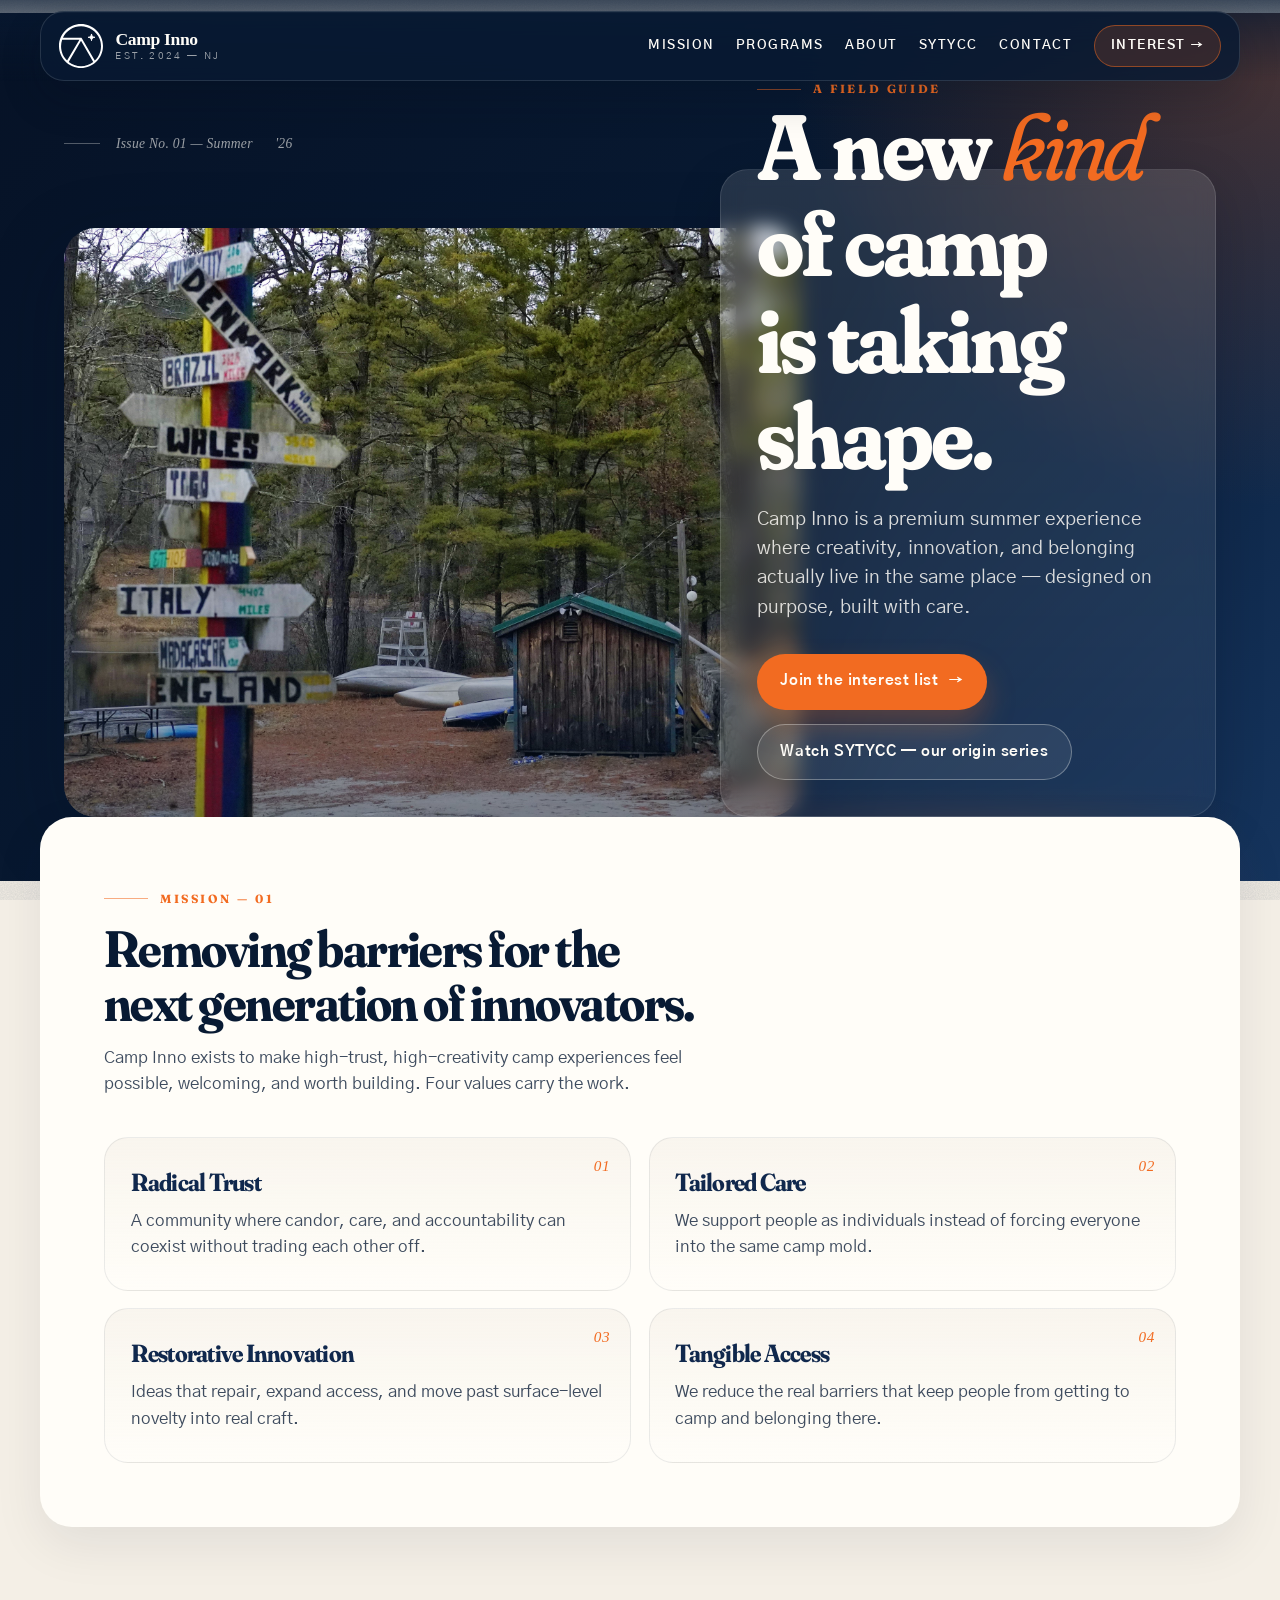
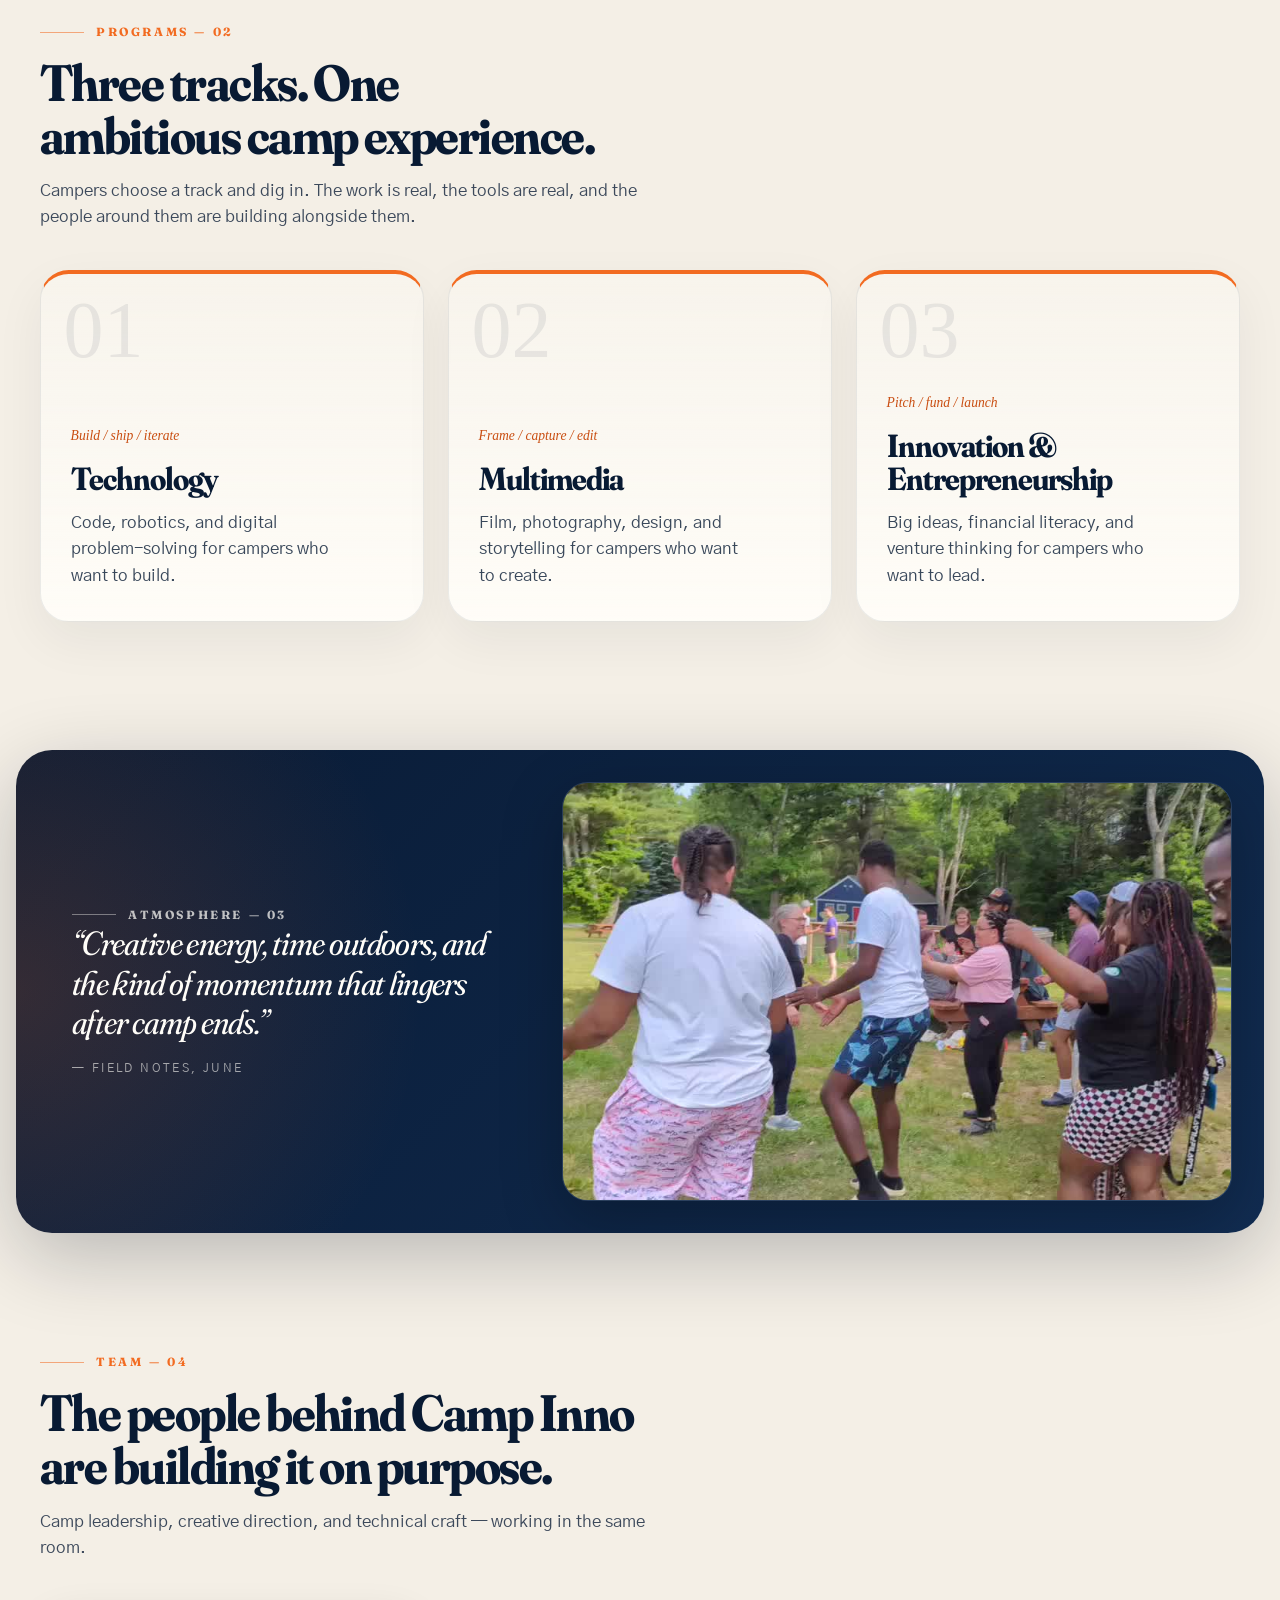
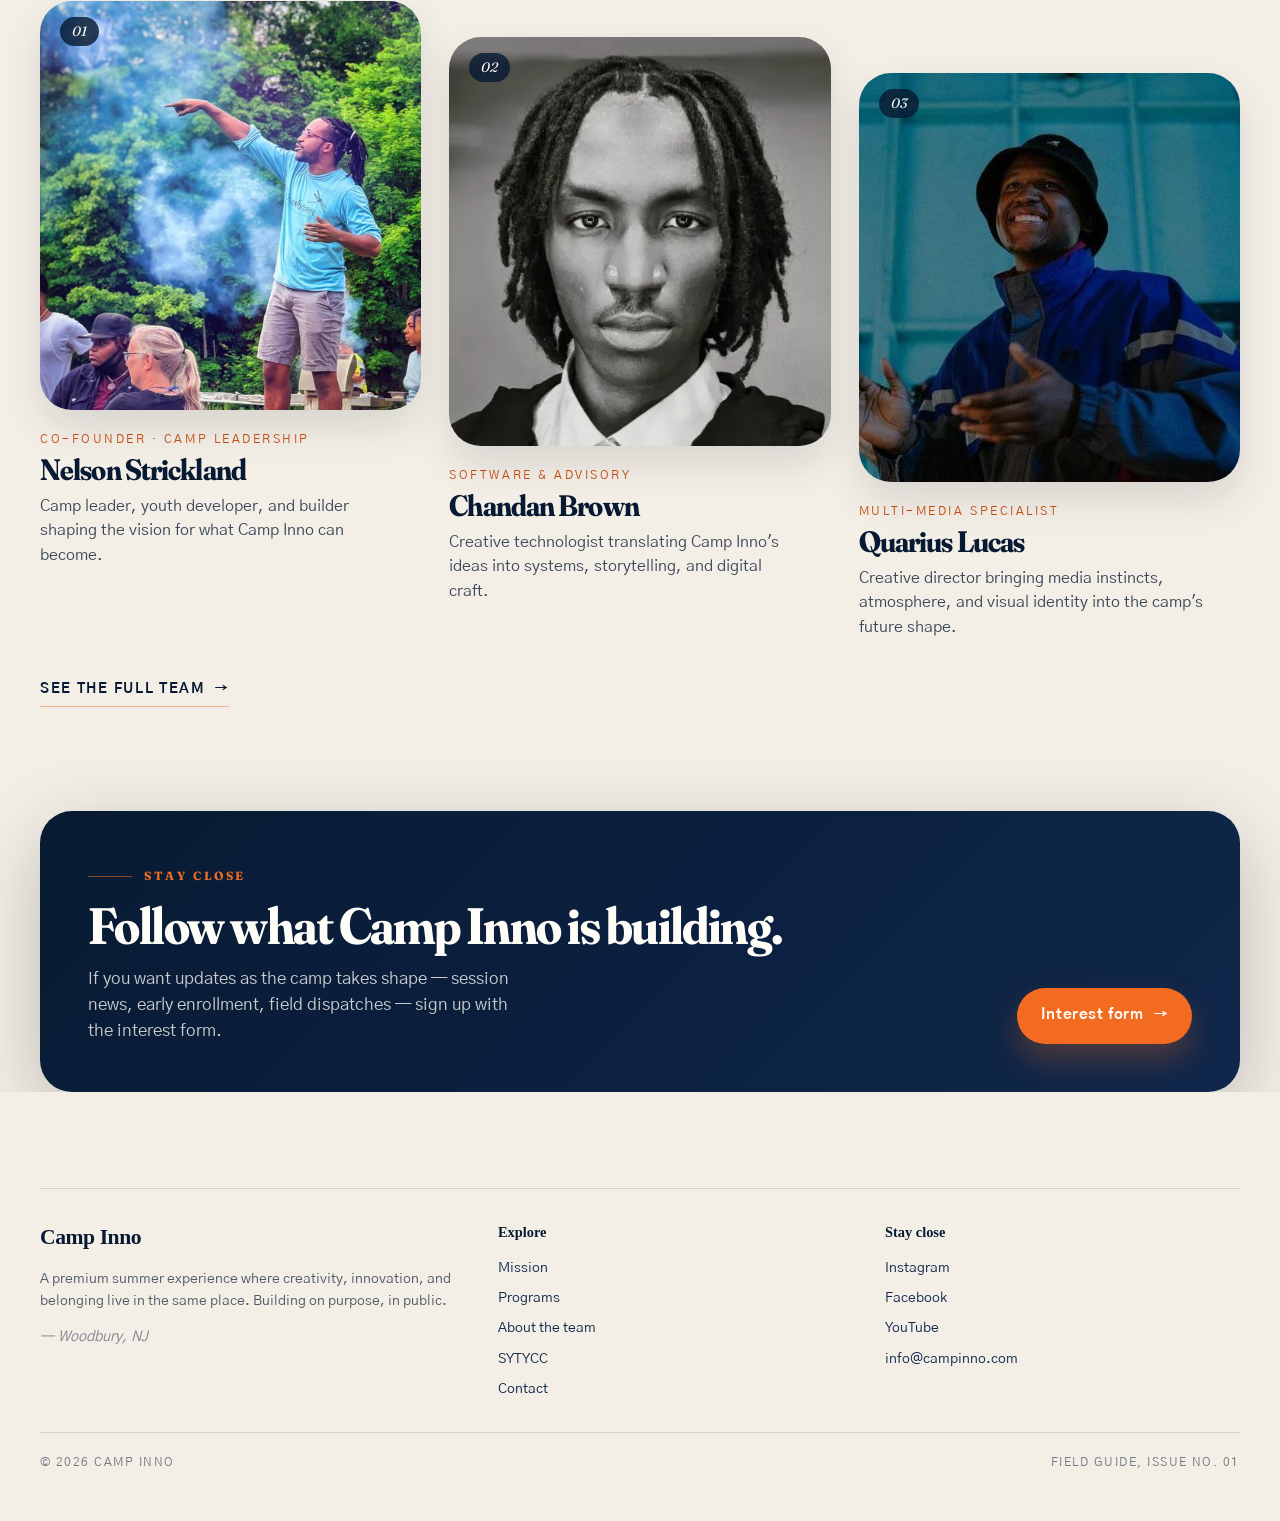
==== docs/index.html @ d24d2290 "Image in card on mobile" ====
<!DOCTYPE html>
<html lang="en">
<head>
  <meta charset="utf-8">
  <title>Camp Inno — A new kind of camp is taking shape</title>
  <meta content="Camp Inno is building a premium, innovation-forward summer camp experience rooted in trust, creativity, and access." name="description">
  <meta content="Camp Inno — A new kind of camp is taking shape" property="og:title">
  <meta content="Camp Inno is building a premium, innovation-forward summer camp experience rooted in trust, creativity, and access." property="og:description">
  <meta content="images/DSC02084-Edited-min.jpg" property="og:image">
  <meta property="og:type" content="website">
  <meta content="summary_large_image" name="twitter:card">
  <meta content="Camp Inno — A new kind of camp is taking shape" property="twitter:title">
  <meta content="Camp Inno is building a premium, innovation-forward summer camp experience rooted in trust, creativity, and access." property="twitter:description">
  <meta content="images/DSC02084-Edited-min.jpg" property="twitter:image">
  <meta content="width=device-width, initial-scale=1" name="viewport">
  <link href="images/favicon.png" rel="shortcut icon" type="image/x-icon">
  <link href="images/webclip.png" rel="apple-touch-icon">
  <link href="https://fonts.googleapis.com" rel="preconnect">
  <link href="https://fonts.gstatic.com" rel="preconnect" crossorigin="anonymous">
  <link href="https://fonts.googleapis.com/css2?family=Fraunces:ital,opsz,wght@0,9..144,300..900;1,9..144,300..900&family=Gothic+A1:wght@300;400;500;600;700&display=swap" rel="stylesheet">
  <link href="css/camp-inno.css" rel="stylesheet" type="text/css">
  <script>
    if ('IntersectionObserver' in window) {
      document.documentElement.classList.add('camp-inno-ready');
    }
  </script>
  <style>
    /* index-specific: Fraunces display override for a more distinctive serif */
    .camp-inno-home h1,
    .camp-inno-home h2,
    .camp-inno-home h3,
    .camp-inno-home .camp-inno-motion-copy blockquote {
      font-family: "Fraunces", Georgia, "Times New Roman", serif;
      font-variation-settings: "opsz" 140, "SOFT" 50;
    }
    .camp-inno-hero-copy h1 {
      font-variation-settings: "opsz" 144, "SOFT" 100;
    }
    .camp-inno-home .camp-inno-eyebrow,
    .camp-inno-home .camp-inno-marker,
    .camp-inno-home .camp-inno-team-media::after {
      font-family: "Fraunces", Georgia, serif;
    }
  </style>
  <!-- Google tag (gtag.js) -->
  <script async src="https://www.googletagmanager.com/gtag/js?id=G-7LYBBGSEM7"></script>
  <script>
    window.dataLayer = window.dataLayer || [];
    function gtag(){dataLayer.push(arguments);}
    gtag('js', new Date());
    gtag('config', 'G-7LYBBGSEM7');
  </script>
</head>
<body class="camp-inno-home camp-inno-grain">
  <a href="#main-content" class="skip-link">Skip to main content</a>

  <header class="camp-inno-site-header" data-nav-open="false">
    <div class="camp-inno-nav">
      <a href="index.html" aria-current="page" class="camp-inno-brand">
        <img src="images/white-Outline-Logo.svg" width="44" height="44" alt="">
        <span class="camp-inno-brand-text">
          <strong>Camp Inno</strong>
          <span>Est. 2024 — NJ</span>
        </span>
      </a>
      <button type="button" class="camp-inno-nav-toggle" aria-label="Toggle navigation" aria-expanded="false">
        <span aria-hidden="true"></span>
      </button>
      <nav aria-label="Primary">
        <a href="#mission">Mission</a>
        <a href="#programs">Programs</a>
        <a href="team.html">About</a>
        <a href="sytycc.html">SYTYCC</a>
        <a href="contact.html">Contact</a>
        <a href="https://campinno.notion.site/1c34f41ed81c80c1a0c1eca550016fda?pvs=105" target="_blank" rel="noopener noreferrer" class="camp-inno-nav-cta">Interest&nbsp;→</a>
      </nav>
    </div>
  </header>

  <main id="main-content" class="camp-inno-main">

    <section class="camp-inno-hero">
      <div class="camp-inno-hero-meta">Issue No. 01 — Summer <span style="margin-left:.4rem">'26</span></div>
      <div class="camp-inno-hero-frame">
        <div class="camp-inno-hero-media">
          <img src="images/DSC02084-Edited-min.jpg" width="6000" height="3376" fetchpriority="high" alt="Campers outdoors at Camp Inno" class="camp-inno-hero-image">
        </div>
        <div class="camp-inno-hero-copy" data-reveal>
        <div class="camp-inno-eyebrow">A field guide</div>
        <h1>A new <em>kind</em> of camp is taking shape.</h1>
        <p>Camp Inno is a premium summer experience where creativity, innovation, and belonging actually live in the same place — designed on purpose, built with care.</p>
        <div class="camp-inno-hero-actions">
          <a href="https://campinno.notion.site/1c34f41ed81c80c1a0c1eca550016fda?pvs=105" target="_blank" rel="noopener noreferrer" class="camp-inno-button camp-inno-button-primary">Join the interest list <span class="arrow" aria-hidden="true">→</span></a>
          <a href="sytycc.html" class="camp-inno-button camp-inno-button-secondary">Watch SYTYCC — our origin series</a>
        </div>
        </div>
      </div>
    </section>

    <section class="camp-inno-panel camp-inno-container" id="mission" aria-labelledby="mission-title">
      <div class="camp-inno-section-head">
        <div class="camp-inno-eyebrow">Mission — 01</div>
        <h2 id="mission-title">Removing barriers for the next generation of innovators.</h2>
        <p>Camp Inno exists to make high-trust, high-creativity camp experiences feel possible, welcoming, and worth building. Four values carry the work.</p>
      </div>
      <div class="camp-inno-values-grid">
        <article data-reveal>
          <h3>Radical Trust</h3>
          <p>A community where candor, care, and accountability can coexist without trading each other off.</p>
        </article>
        <article data-reveal>
          <h3>Tailored Care</h3>
          <p>We support people as individuals instead of forcing everyone into the same camp mold.</p>
        </article>
        <article data-reveal>
          <h3>Restorative Innovation</h3>
          <p>Ideas that repair, expand access, and move past surface-level novelty into real craft.</p>
        </article>
        <article data-reveal>
          <h3>Tangible Access</h3>
          <p>We reduce the real barriers that keep people from getting to camp and belonging there.</p>
        </article>
      </div>
    </section>

    <section class="camp-inno-programs camp-inno-container" id="programs" aria-labelledby="programs-title">
      <div class="camp-inno-section-head">
        <div class="camp-inno-eyebrow">Programs — 02</div>
        <h2 id="programs-title">Three tracks. One ambitious camp experience.</h2>
        <p>Campers choose a track and dig in. The work is real, the tools are real, and the people around them are building alongside them.</p>
      </div>
      <div class="camp-inno-program-grid">
        <article class="camp-inno-program" data-reveal>
          <div class="camp-inno-program-tag">Build / ship / iterate</div>
          <h3>Technology</h3>
          <p>Code, robotics, and digital problem-solving for campers who want to build.</p>
        </article>
        <article class="camp-inno-program" data-reveal>
          <div class="camp-inno-program-tag">Frame / capture / edit</div>
          <h3>Multimedia</h3>
          <p>Film, photography, design, and storytelling for campers who want to create.</p>
        </article>
        <article class="camp-inno-program" data-reveal>
          <div class="camp-inno-program-tag">Pitch / fund / launch</div>
          <h3>Innovation &amp; Entrepreneurship</h3>
          <p>Big ideas, financial literacy, and venture thinking for campers who want to lead.</p>
        </article>
      </div>
    </section>

    <section class="camp-inno-motion" aria-label="Camp Inno atmosphere">
      <div class="camp-inno-motion-copy">
        <div class="camp-inno-eyebrow" style="color: rgba(255,253,248,0.72);">Atmosphere — 03</div>
        <blockquote>“Creative energy, time outdoors, and the kind of momentum that lingers after camp ends.”</blockquote>
        <cite>— Field notes, June</cite>
      </div>
      <video class="camp-inno-motion-video" autoplay muted loop playsinline poster="videos/PXL_20230619_213534936TS-Apple-Devices-HD-Most-Compatible-HD-1080p-poster-00001.jpg">
        <source src="videos/PXL_20230619_213534936TS-Apple-Devices-HD-Most-Compatible-HD-1080p-transcode.webm" type="video/webm">
        <source src="videos/PXL_20230619_213534936TS-Apple-Devices-HD-Most-Compatible-HD-1080p-transcode.mp4" type="video/mp4">
      </video>
    </section>

    <section class="camp-inno-team camp-inno-container" id="team" aria-labelledby="team-title">
      <div class="camp-inno-section-head">
        <div class="camp-inno-eyebrow">Team — 04</div>
        <h2 id="team-title">The people behind Camp Inno are building it on purpose.</h2>
        <p>Camp leadership, creative direction, and technical craft — working in the same room.</p>
      </div>
      <div class="camp-inno-team-grid">
        <article class="camp-inno-team-card" data-reveal>
          <div class="camp-inno-team-media">
            <img src="images/Nelson.jpeg" loading="lazy" width="2313" height="3072"
                 sizes="(max-width: 767px) 88vw, (max-width: 991px) 42vw, 280px"
                 srcset="images/Nelson-p-500.jpeg 500w, images/Nelson-p-800.jpeg 800w, images/Nelson-p-1080.jpeg 1080w, images/Nelson-p-1600.jpeg 1600w, images/Nelson-p-2000.jpeg 2000w, images/Nelson.jpeg 2313w"
                 alt="Portrait of Nelson Strickland" class="camp-inno-team-image">
          </div>
          <div class="camp-inno-team-role">Co-founder · Camp leadership</div>
          <h3>Nelson Strickland</h3>
          <p>Camp leader, youth developer, and builder shaping the vision for what Camp Inno can become.</p>
        </article>
        <article class="camp-inno-team-card" data-reveal>
          <div class="camp-inno-team-media">
            <img src="images/IMG_20231221_012657_604.webp" loading="lazy" width="1440" height="1440"
                 sizes="(max-width: 767px) 88vw, (max-width: 991px) 42vw, 280px"
                 srcset="images/IMG_20231221_012657_604-p-500.webp 500w, images/IMG_20231221_012657_604-p-800.webp 800w, images/IMG_20231221_012657_604-p-1080.webp 1080w, images/IMG_20231221_012657_604.webp 1440w"
                 alt="Portrait of Chandan Brown" class="camp-inno-team-image">
          </div>
          <div class="camp-inno-team-role">Software &amp; advisory</div>
          <h3>Chandan Brown</h3>
          <p>Creative technologist translating Camp Inno's ideas into systems, storytelling, and digital craft.</p>
        </article>
        <article class="camp-inno-team-card" data-reveal>
          <div class="camp-inno-team-media">
            <img src="images/Q.jpg" loading="lazy" width="611" height="610"
                 sizes="(max-width: 767px) 88vw, (max-width: 991px) 42vw, 280px"
                 srcset="images/Q-p-500.jpg 500w, images/Q.jpg 611w"
                 alt="Portrait of Quarius Lucas" class="camp-inno-team-image">
          </div>
          <div class="camp-inno-team-role">Multi-media specialist</div>
          <h3>Quarius Lucas</h3>
          <p>Creative director bringing media instincts, atmosphere, and visual identity into the camp's future shape.</p>
        </article>
      </div>
      <a href="team.html" class="camp-inno-text-link">See the full team <span aria-hidden="true">→</span></a>
    </section>

    <section class="camp-inno-interest camp-inno-container" id="interest" aria-labelledby="interest-title">
      <div>
        <div class="camp-inno-eyebrow" style="color: var(--camp-orange);">Stay close</div>
        <h2 id="interest-title">Follow what Camp Inno is building.</h2>
        <p>If you want updates as the camp takes shape — session news, early enrollment, field dispatches — sign up with the interest form.</p>
      </div>
      <div>
        <a href="https://campinno.notion.site/1c34f41ed81c80c1a0c1eca550016fda?pvs=105" target="_blank" rel="noopener noreferrer" class="camp-inno-button camp-inno-button-primary">Interest form <span class="arrow" aria-hidden="true">→</span></a>
      </div>
    </section>

  </main>

  <footer class="camp-inno-footer camp-inno-container">
    <div class="camp-inno-footer-grid">
      <div class="camp-inno-footer-brand">
        <strong>Camp Inno</strong>
        <p>A premium summer experience where creativity, innovation, and belonging live in the same place. Building on purpose, in public.</p>
        <p style="font-style:italic;opacity:.7">— Woodbury, NJ</p>
      </div>
      <div class="camp-inno-footer-links">
        <strong style="color:var(--camp-ink);font-family:Georgia,serif;margin-bottom:.35rem">Explore</strong>
        <a href="#mission">Mission</a>
        <a href="#programs">Programs</a>
        <a href="team.html">About the team</a>
        <a href="sytycc.html">SYTYCC</a>
        <a href="contact.html">Contact</a>
      </div>
      <div class="camp-inno-footer-links">
        <strong style="color:var(--camp-ink);font-family:Georgia,serif;margin-bottom:.35rem">Stay close</strong>
        <a href="https://www.instagram.com/campinno2024/" target="_blank" rel="noopener noreferrer">Instagram</a>
        <a href="https://www.facebook.com/people/Camp-Inno/61555396717012/" target="_blank" rel="noopener noreferrer">Facebook</a>
        <a href="https://www.youtube.com/@CampInno2024" target="_blank" rel="noopener noreferrer">YouTube</a>
        <a href="mailto:info@campinno.com">info@campinno.com</a>
      </div>
    </div>
    <div class="camp-inno-footer-bottom">
      <span>© <span id="camp-year">2026</span> Camp Inno</span>
      <span>Field guide, Issue No. 01</span>
    </div>
  </footer>

  <script>
    // Nav toggle
    (function() {
      const header = document.querySelector('.camp-inno-site-header');
      const btn = header && header.querySelector('.camp-inno-nav-toggle');
      if (!header || !btn) return;
      btn.addEventListener('click', () => {
        const open = header.getAttribute('data-nav-open') === 'true';
        header.setAttribute('data-nav-open', String(!open));
        btn.setAttribute('aria-expanded', String(!open));
      });
      header.querySelectorAll('nav a').forEach((a) => {
        a.addEventListener('click', () => {
          header.setAttribute('data-nav-open', 'false');
          btn.setAttribute('aria-expanded', 'false');
        });
      });
    })();

    // Reveal on scroll
    (function() {
      const items = document.querySelectorAll('[data-reveal]');
      if ('IntersectionObserver' in window && items.length) {
        const io = new IntersectionObserver((entries, o) => {
          entries.forEach((e) => {
            if (!e.isIntersecting) return;
            e.target.classList.add('is-visible');
            o.unobserve(e.target);
          });
        }, { threshold: 0.18 });
        items.forEach((el) => io.observe(el));
      } else {
        items.forEach((el) => el.classList.add('is-visible'));
      }
    })();

    // Footer year
    document.getElementById('camp-year').textContent = new Date().getFullYear();
  </script>
</body>
</html>
---- docs/css/camp-inno.css ----
/* Camp Inno — shared design system
   Editorial summer zine: warm paper, deep ink, tangerine punctuation. */

:root {
  --camp-ink: #081a33;
  --camp-ink-soft: #10284d;
  --camp-ink-faint: rgba(8, 26, 51, 0.14);
  --camp-orange: #f26b21;
  --camp-orange-deep: #c94e12;
  --camp-orange-soft: rgba(242, 107, 33, 0.14);
  --camp-sand: #f4efe6;
  --camp-sand-deep: #ebe3d2;
  --camp-stone: #d8d0c3;
  --camp-white: #fffdf8;
  --camp-max: 1200px;
  --camp-wide: 1320px;
  --camp-shadow: 0 24px 80px rgba(4, 14, 29, 0.24);
  --camp-shadow-soft: 0 18px 50px rgba(8, 26, 51, 0.08);
  --camp-radius: 1.75rem;
  --camp-radius-sm: 1.25rem;
}

/* Grain texture — data URI SVG, low overhead */
.camp-inno-grain::before {
  content: "";
  position: fixed;
  inset: 0;
  pointer-events: none;
  z-index: 1;
  opacity: 0.35;
  mix-blend-mode: multiply;
  background-image: url("data:image/svg+xml;utf8,<svg xmlns='http://www.w3.org/2000/svg' width='220' height='220'><filter id='n'><feTurbulence type='fractalNoise' baseFrequency='0.9' numOctaves='2' stitchTiles='stitch'/><feColorMatrix values='0 0 0 0 0.03 0 0 0 0 0.06 0 0 0 0 0.12 0 0 0 0.9 0'/></filter><rect width='100%25' height='100%25' filter='url(%23n)' opacity='0.45'/></svg>");
}

html.camp-inno-ready body { scroll-behavior: smooth; }

body.camp-inno-home,
body.camp-inno-page {
  margin: 0;
  background: var(--camp-sand);
  color: var(--camp-ink);
  font-family: "Gothic A1", "Helvetica Neue", Helvetica, sans-serif;
  font-size: 17px;
  line-height: 1.55;
  -webkit-font-smoothing: antialiased;
}

.camp-inno-home *,
.camp-inno-page *,
.camp-inno-home *::before,
.camp-inno-page *::before,
.camp-inno-home *::after,
.camp-inno-page *::after { box-sizing: border-box; }

.camp-inno-home,
.camp-inno-page { --camp-header-offset: 7rem; }

.camp-inno-home button,
.camp-inno-page button,
.camp-inno-home input,
.camp-inno-page input,
.camp-inno-home select,
.camp-inno-page select,
.camp-inno-home textarea,
.camp-inno-page textarea { font-family: inherit; }

.camp-inno-home h1,
.camp-inno-home h2,
.camp-inno-home h3,
.camp-inno-page h1,
.camp-inno-page h2,
.camp-inno-page h3 {
  margin-top: 0;
  font-family: Georgia, "Times New Roman", serif;
  font-weight: 700;
  line-height: 1.04;
  letter-spacing: -0.03em;
}

.camp-inno-home p,
.camp-inno-page p { margin: 0; }

.camp-inno-home a,
.camp-inno-page a { color: inherit; text-decoration: none; }

.camp-inno-home img,
.camp-inno-page img,
.camp-inno-home video,
.camp-inno-page video { display: block; max-width: 100%; }

.camp-inno-main {
  position: relative;
  z-index: 2;
  overflow: clip;
  scroll-margin-top: var(--camp-header-offset);
}

.camp-inno-main [id] { scroll-margin-top: var(--camp-header-offset); }

/* Eyebrow — tracked uppercase label with hairline */
.camp-inno-eyebrow {
  display: inline-flex;
  align-items: center;
  gap: 0.75rem;
  font-size: 0.74rem;
  font-weight: 700;
  letter-spacing: 0.22em;
  text-transform: uppercase;
  color: var(--camp-orange);
}

.camp-inno-eyebrow::before {
  content: "";
  width: 2.75rem;
  height: 1px;
  background: currentColor;
  opacity: 0.55;
}

.camp-inno-eyebrow-ink { color: var(--camp-ink-soft); }

/* Editorial marginal number — "01 / 05" motif */
.camp-inno-marker {
  font-family: Georgia, "Times New Roman", serif;
  font-style: italic;
  font-size: 0.95rem;
  color: rgba(8, 26, 51, 0.45);
  letter-spacing: 0.04em;
}

/* Skip link */
.skip-link {
  position: absolute;
  top: 1rem;
  left: 1rem;
  z-index: 100;
  padding: 0.8rem 1rem;
  border-radius: 999px;
  background: var(--camp-white);
  color: var(--camp-ink);
  transform: translateY(-140%);
  transition: transform 180ms ease;
}
.skip-link:focus { transform: translateY(0); }

/* Site header / nav */
.camp-inno-site-header {
  position: sticky;
  top: 0;
  z-index: 40;
  padding: 0.7rem 0 0;
  background: linear-gradient(180deg, rgba(8, 26, 51, 0.76), rgba(8, 26, 51, 0));
}
.camp-inno-site-header .camp-inno-nav {
  width: min(calc(100% - 2rem), var(--camp-max));
  margin: 0 auto;
  padding: 0.75rem 1.1rem;
  display: flex;
  align-items: center;
  gap: 1.25rem;
  border: 1px solid rgba(255, 253, 248, 0.12);
  border-radius: 1.5rem;
  background: rgba(8, 26, 51, 0.8);
  box-shadow: 0 18px 40px rgba(4, 14, 29, 0.2);
  backdrop-filter: blur(18px);
  -webkit-backdrop-filter: blur(18px);
}
.camp-inno-site-header .camp-inno-brand {
  display: flex;
  align-items: center;
  gap: 0.8rem;
  min-width: 0;
}
.camp-inno-site-header .camp-inno-brand img {
  width: 44px;
  height: 44px;
  object-fit: contain;
}
.camp-inno-site-header .camp-inno-brand-text {
  display: flex;
  flex-direction: column;
  line-height: 1;
  color: var(--camp-white);
}
.camp-inno-site-header .camp-inno-brand-text strong {
  font-family: Georgia, serif;
  font-weight: 700;
  font-size: 1.1rem;
  letter-spacing: -0.02em;
}
.camp-inno-site-header .camp-inno-brand-text span {
  margin-top: 0.2rem;
  font-size: 0.62rem;
  letter-spacing: 0.24em;
  text-transform: uppercase;
  color: rgba(255, 253, 248, 0.6);
}
.camp-inno-site-header nav {
  display: flex;
  align-items: center;
  gap: 1.35rem;
  margin-left: auto;
  flex-wrap: wrap;
}
.camp-inno-site-header nav a {
  position: relative;
  color: var(--camp-white);
  font-size: 0.82rem;
  font-weight: 600;
  letter-spacing: 0.11em;
  text-transform: uppercase;
  transition: color 180ms ease, transform 180ms ease;
}
.camp-inno-site-header nav a:hover { color: var(--camp-orange); transform: translateY(-1px); }
.camp-inno-site-header nav a[aria-current="page"]::after {
  content: "";
  position: absolute;
  left: 0;
  right: 0;
  bottom: -0.4rem;
  height: 1px;
  background: var(--camp-orange);
}
.camp-inno-site-header .camp-inno-nav-cta {
  padding: 0.6rem 1rem;
  border: 1px solid rgba(242, 107, 33, 0.5);
  border-radius: 999px;
  background: rgba(242, 107, 33, 0.16);
  font-weight: 700;
}
.camp-inno-site-header .camp-inno-nav-cta:hover {
  background: rgba(242, 107, 33, 0.28);
  border-color: var(--camp-orange);
  color: var(--camp-white);
}
.camp-inno-site-header .camp-inno-nav-toggle {
  display: none;
  align-items: center;
  justify-content: center;
  width: 44px;
  height: 44px;
  margin-left: auto;
  padding: 0;
  border: 1px solid rgba(255, 253, 248, 0.2);
  border-radius: 0.9rem;
  background: transparent;
  color: var(--camp-white);
  cursor: pointer;
}
.camp-inno-site-header .camp-inno-nav-toggle span,
.camp-inno-site-header .camp-inno-nav-toggle span::before,
.camp-inno-site-header .camp-inno-nav-toggle span::after {
  display: block;
  width: 18px;
  height: 1.5px;
  background: currentColor;
}
.camp-inno-site-header .camp-inno-nav-toggle span { position: relative; }
.camp-inno-site-header .camp-inno-nav-toggle span::before,
.camp-inno-site-header .camp-inno-nav-toggle span::after {
  content: "";
  position: absolute;
  left: 0;
}
.camp-inno-site-header .camp-inno-nav-toggle span::before { top: -6px; }
.camp-inno-site-header .camp-inno-nav-toggle span::after { top: 6px; }

/* Buttons */
.camp-inno-button {
  display: inline-flex;
  align-items: center;
  justify-content: center;
  gap: 0.6rem;
  min-height: 3.5rem;
  padding: 0.95rem 1.4rem;
  border-radius: 999px;
  border: 1px solid transparent;
  font-size: 0.92rem;
  font-weight: 700;
  letter-spacing: 0.04em;
  cursor: pointer;
  transition:
    transform 180ms ease,
    box-shadow 180ms ease,
    border-color 180ms ease,
    background-color 180ms ease,
    color 180ms ease;
}
.camp-inno-button:hover { transform: translateY(-2px); }
.camp-inno-button .arrow {
  display: inline-block;
  transition: transform 220ms ease;
}
.camp-inno-button:hover .arrow { transform: translateX(3px); }

.camp-inno-button-primary {
  background: var(--camp-orange);
  color: var(--camp-white);
  box-shadow: 0 16px 30px rgba(242, 107, 33, 0.28);
}
.camp-inno-button-primary:hover {
  background: var(--camp-orange-deep);
  box-shadow: 0 18px 38px rgba(201, 78, 18, 0.36);
}
.camp-inno-button-secondary {
  border-color: rgba(255, 253, 248, 0.32);
  background: rgba(255, 253, 248, 0.08);
  color: var(--camp-white);
}
.camp-inno-button-secondary:hover {
  border-color: rgba(242, 107, 33, 0.55);
  background: rgba(242, 107, 33, 0.12);
  color: var(--camp-orange);
}
.camp-inno-button-ink {
  border-color: rgba(8, 26, 51, 0.18);
  background: transparent;
  color: var(--camp-ink);
}
.camp-inno-button-ink:hover {
  border-color: var(--camp-orange);
  color: var(--camp-orange-deep);
}

/* Reveal animation */
[data-reveal] { opacity: 1; transform: none; transition: opacity 520ms ease, transform 520ms ease; }
.camp-inno-ready [data-reveal] { opacity: 0; transform: translateY(20px); }
.camp-inno-ready [data-reveal].is-visible { opacity: 1; transform: translateY(0); }

/* Section scaffolding */
.camp-inno-container {
  width: min(calc(100% - 2rem), var(--camp-max));
  margin: 0 auto;
}
.camp-inno-container-wide {
  width: min(calc(100% - 2rem), var(--camp-wide));
  margin: 0 auto;
}

.camp-inno-section-head {
  max-width: 42rem;
  margin-bottom: 2.5rem;
}
.camp-inno-section-head h2 {
  margin: 0.9rem 0 1rem;
  font-size: clamp(2.3rem, 4vw, 3.5rem);
  color: var(--camp-ink);
  text-wrap: balance;
}
.camp-inno-section-head p {
  font-size: 1.05rem;
  color: rgba(8, 26, 51, 0.78);
  max-width: 38rem;
}

/* HERO — shared bones */
.camp-inno-hero {
  position: relative;
  display: grid;
  grid-template-columns: minmax(0, 1.2fr) minmax(320px, 0.8fr);
  gap: clamp(1.5rem, 4vw, 3.5rem);
  align-items: end;
  width: 100%;
  min-height: calc(100vh - 2rem);
  margin: -4.25rem 0 0;
  padding: clamp(6.5rem, 12vw, 8.5rem) clamp(1.25rem, 5vw, 4rem) 4rem;
  background:
    radial-gradient(circle at top right, rgba(242, 107, 33, 0.28), transparent 32%),
    linear-gradient(135deg, #061226 0%, var(--camp-ink) 52%, #15345d 100%);
  color: var(--camp-white);
  overflow: hidden;
  isolation: isolate;
}
.camp-inno-hero::before {
  content: "";
  position: absolute;
  inset: auto -10% -35% 40%;
  height: 24rem;
  background: radial-gradient(circle, rgba(242, 107, 33, 0.18), transparent 68%);
  pointer-events: none;
  z-index: -1;
}
.camp-inno-hero-meta {
  position: absolute;
  top: clamp(6rem, 10vw, 7.5rem);
  left: clamp(1.25rem, 5vw, 4rem);
  display: flex;
  align-items: center;
  gap: 1rem;
  font-family: Georgia, serif;
  font-style: italic;
  font-size: 0.85rem;
  color: rgba(255, 253, 248, 0.6);
  letter-spacing: 0.02em;
}
.camp-inno-hero-meta::before {
  content: "";
  width: 2.25rem;
  height: 1px;
  background: currentColor;
  opacity: 0.5;
}

.camp-inno-hero-frame { display: contents; }

.camp-inno-hero-media {
  position: relative;
  aspect-ratio: 5 / 4;
  min-height: clamp(32rem, 46vw, 42rem);
  max-height: 60vh;
  border-radius: 2rem;
  overflow: hidden;
  box-shadow: var(--camp-shadow);
}
.camp-inno-hero-media::after {
  content: "";
  position: absolute;
  inset: 0;
  background: linear-gradient(180deg, rgba(8, 26, 51, 0) 28%, rgba(8, 26, 51, 0.44) 100%);
  pointer-events: none;
}
.camp-inno-hero-image {
  width: 100%;
  height: 100%;
  object-fit: cover;
  object-position: center;
}
.camp-inno-hero-copy {
  position: relative;
  max-width: 31rem;
  margin-left: calc(-1 * clamp(1.5rem, 5vw, 6rem));
  justify-self: end;
  min-height: max(30rem, 72vh);
  max-height: 72vh;
  display: flex;
  flex-direction: column;
  justify-content: flex-end;
  padding: clamp(1.5rem, 3vw, 2.25rem);
  border: 1px solid rgba(255, 253, 248, 0.12);
  border-radius: 1.75rem;
  background: linear-gradient(180deg, rgba(255, 253, 248, 0.12), rgba(255, 253, 248, 0.04));
  backdrop-filter: blur(10px);
  -webkit-backdrop-filter: blur(10px);
  box-shadow: 0 18px 50px rgba(3, 10, 20, 0.18);
}
.camp-inno-hero-copy h1 {
  margin-bottom: 1.25rem;
  font-size: clamp(3rem, 7.5vw, 5.8rem);
  text-wrap: balance;
}
.camp-inno-hero-copy h1 em {
  font-style: italic;
  color: var(--camp-orange);
  font-weight: 400;
}
.camp-inno-hero-copy p {
  max-width: 32rem;
  font-size: clamp(1.02rem, 2vw, 1.18rem);
  color: rgba(255, 253, 248, 0.84);
}
.camp-inno-hero-actions {
  display: flex;
  flex-wrap: wrap;
  gap: 0.9rem;
  margin-top: 2rem;
}

/* Editorial panel — white card floating up into dark hero */
.camp-inno-panel {
  position: relative;
  margin-top: -4rem;
  padding: clamp(2.5rem, 6vw, 4rem);
  border-radius: 2rem;
  background: var(--camp-white);
  box-shadow: var(--camp-shadow-soft);
}

/* Values / info card grid */
.camp-inno-values-grid {
  display: grid;
  grid-template-columns: repeat(2, minmax(0, 1fr));
  gap: 1.1rem;
  counter-reset: camp-value;
}
.camp-inno-values-grid article {
  position: relative;
  padding: 2rem 1.6rem 1.85rem;
  border: 1px solid rgba(8, 26, 51, 0.08);
  border-radius: 1.5rem;
  background: linear-gradient(180deg, rgba(244, 239, 230, 0.55), rgba(255, 253, 248, 0.94));
  counter-increment: camp-value;
  overflow: hidden;
}
.camp-inno-values-grid article::before {
  content: "0" counter(camp-value);
  position: absolute;
  top: 1rem;
  right: 1.25rem;
  font-family: Georgia, serif;
  font-style: italic;
  font-size: 0.95rem;
  color: var(--camp-orange);
  letter-spacing: 0.04em;
}
.camp-inno-values-grid h3 {
  margin-bottom: 0.75rem;
  font-size: 1.55rem;
  color: var(--camp-ink-soft);
}
.camp-inno-values-grid p { color: rgba(8, 26, 51, 0.78); }

/* Program tracks — staircase */
.camp-inno-programs {
  position: relative;
  padding: 5.5rem 0 2rem;
}
.camp-inno-program-grid {
  display: grid;
  grid-template-columns: repeat(3, minmax(0, 1fr));
  gap: 1.5rem;
  counter-reset: camp-program;
  align-items: end;
}
.camp-inno-program {
  position: relative;
  display: flex;
  flex-direction: column;
  justify-content: flex-end;
  min-height: 22rem;
  padding: 5.25rem 1.85rem 2rem;
  border-top: 4px solid var(--camp-orange);
  border-right: 1px solid rgba(8, 26, 51, 0.08);
  border-bottom: 1px solid rgba(8, 26, 51, 0.08);
  border-left: 1px solid rgba(8, 26, 51, 0.08);
  border-radius: 1.8rem;
  background: linear-gradient(180deg, rgba(255, 253, 248, 0.35), rgba(255, 253, 248, 0.95));
  box-shadow: 0 18px 50px rgba(8, 26, 51, 0.06);
  overflow: hidden;
}
.camp-inno-program::before {
  counter-increment: camp-program;
  content: "0" counter(camp-program);
  position: absolute;
  top: 1rem;
  left: 1.4rem;
  font-family: Georgia, serif;
  font-size: 5rem;
  line-height: 1;
  color: rgba(8, 26, 51, 0.08);
}
.camp-inno-program:nth-child(2) { transform: translateY(2rem); }
.camp-inno-program:nth-child(3) { transform: translateY(4rem); }
.camp-inno-program h3 {
  margin-bottom: 0.9rem;
  font-size: 2rem;
  color: var(--camp-ink);
}
.camp-inno-program p { max-width: 17rem; color: rgba(8, 26, 51, 0.8); }
.camp-inno-program-tag {
  margin-bottom: 1rem;
  font-family: Georgia, serif;
  font-style: italic;
  font-size: 0.85rem;
  color: var(--camp-orange-deep);
}

/* Motion / atmosphere band */
.camp-inno-motion {
  position: relative;
  display: grid;
  grid-template-columns: minmax(0, 0.82fr) minmax(0, 1.18fr);
  gap: clamp(1.5rem, 4vw, 3rem);
  align-items: stretch;
  width: min(calc(100% - 2rem), var(--camp-wide));
  margin: 6rem auto;
  padding: clamp(1.5rem, 3vw, 2rem);
  border-radius: 2.25rem;
  background:
    radial-gradient(circle at left center, rgba(242, 107, 33, 0.18), transparent 32%),
    linear-gradient(135deg, #091b35 0%, #112c51 100%);
  color: var(--camp-white);
  box-shadow: var(--camp-shadow);
  overflow: hidden;
}
.camp-inno-motion-copy {
  display: flex;
  flex-direction: column;
  justify-content: center;
  padding: 1.5rem;
}
.camp-inno-motion-copy p {
  max-width: 26rem;
  font-size: clamp(1.2rem, 2.2vw, 1.6rem);
  line-height: 1.4;
  color: rgba(255, 253, 248, 0.88);
  margin-top: 1rem;
}
.camp-inno-motion-copy blockquote {
  margin: 0;
  font-family: Georgia, serif;
  font-style: italic;
  font-size: clamp(1.6rem, 2.8vw, 2.1rem);
  line-height: 1.18;
  letter-spacing: -0.02em;
  color: var(--camp-white);
}
.camp-inno-motion-copy cite {
  display: block;
  margin-top: 1rem;
  font-family: "Gothic A1", sans-serif;
  font-style: normal;
  font-size: 0.75rem;
  letter-spacing: 0.2em;
  text-transform: uppercase;
  color: rgba(255, 253, 248, 0.6);
}
.camp-inno-motion-video {
  width: 100%;
  height: 100%;
  aspect-ratio: 16 / 10;
  min-height: 25rem;
  border: 1px solid rgba(255, 253, 248, 0.12);
  border-radius: 1.6rem;
  object-fit: cover;
  box-shadow: 0 18px 60px rgba(0, 0, 0, 0.25);
}

/* Team — editorial portraits */
.camp-inno-team {
  padding: 1rem 0 5.5rem;
}
.camp-inno-team-grid {
  display: grid;
  grid-template-columns: repeat(3, minmax(15rem, 1fr));
  gap: 1.75rem;
  align-items: start;
  counter-reset: camp-person;
}
.camp-inno-team-card {
  position: relative;
  min-width: 0;
  counter-increment: camp-person;
}
.camp-inno-team-card:nth-child(3n + 2) { margin-top: 2.25rem; }
.camp-inno-team-card:nth-child(3n + 3) { margin-top: 4.5rem; }
.camp-inno-team-media {
  position: relative;
  overflow: hidden;
  border-radius: 2rem;
  box-shadow: 0 18px 40px rgba(8, 26, 51, 0.12);
}
.camp-inno-team-media::after {
  counter-increment: none;
  content: "0" counter(camp-person);
  position: absolute;
  top: 1rem;
  left: 1.25rem;
  padding: 0.25rem 0.75rem;
  border-radius: 999px;
  background: rgba(8, 26, 51, 0.82);
  color: var(--camp-white);
  font-family: Georgia, serif;
  font-style: italic;
  font-size: 0.85rem;
}
.camp-inno-team-image {
  width: 100%;
  height: clamp(19rem, 32vw, 27rem);
  object-fit: cover;
  object-position: center;
  transition: transform 600ms cubic-bezier(.2,.8,.2,1);
}
.camp-inno-team-card:hover .camp-inno-team-image { transform: scale(1.03); }
.camp-inno-team-role {
  margin: 1.3rem 0 0.35rem;
  font-size: 0.72rem;
  letter-spacing: 0.22em;
  text-transform: uppercase;
  color: var(--camp-orange-deep);
}
.camp-inno-team-card h3 {
  margin: 0 0 0.55rem;
  font-size: 1.85rem;
  color: var(--camp-ink);
}
.camp-inno-team-card p {
  max-width: 22rem;
  color: rgba(8, 26, 51, 0.78);
  font-size: 0.98rem;
}

/* Text link with hairline underline */
.camp-inno-text-link {
  display: inline-flex;
  gap: 0.5rem;
  margin-top: 2.5rem;
  padding-bottom: 0.3rem;
  border-bottom: 1px solid rgba(242, 107, 33, 0.45);
  font-size: 0.88rem;
  font-weight: 700;
  letter-spacing: 0.12em;
  text-transform: uppercase;
  color: var(--camp-orange-deep);
  transition: color 180ms ease, border-color 180ms ease, transform 180ms ease;
}
.camp-inno-text-link:hover {
  color: var(--camp-orange);
  border-color: var(--camp-orange);
  transform: translateX(3px);
}

/* Interest / CTA footer band */
.camp-inno-interest {
  display: flex;
  justify-content: space-between;
  align-items: end;
  gap: 1.5rem;
  min-height: 14rem;
  margin-top: 1rem;
  margin-bottom: 2rem;
  padding: clamp(2rem, 5vw, 3rem);
  border-radius: 2rem;
  background:
    linear-gradient(135deg, rgba(8, 26, 51, 0.98), rgba(16, 40, 77, 0.92)),
    var(--camp-ink);
  box-shadow: var(--camp-shadow);
  color: var(--camp-white);
}
.camp-inno-interest h2 {
  margin: 0.85rem 0;
  font-size: clamp(2.2rem, 4vw, 3.25rem);
  color: var(--camp-white);
  text-wrap: balance;
}
.camp-inno-interest p {
  max-width: 28rem;
  font-size: 1.05rem;
  color: rgba(255, 253, 248, 0.78);
}

/* Site footer */
.camp-inno-footer {
  position: relative;
  padding: 4rem 0 3rem;
  color: rgba(8, 26, 51, 0.7);
  font-size: 0.9rem;
}
.camp-inno-footer-grid {
  display: grid;
  grid-template-columns: 1.2fr 1fr 1fr;
  gap: 2rem;
  padding-top: 2rem;
  border-top: 1px solid var(--camp-ink-faint);
}
.camp-inno-footer-brand {
  display: flex;
  flex-direction: column;
  gap: 0.85rem;
}
.camp-inno-footer-brand strong {
  font-family: Georgia, serif;
  font-size: 1.35rem;
  color: var(--camp-ink);
  letter-spacing: -0.02em;
}
.camp-inno-footer-links {
  display: flex;
  flex-direction: column;
  gap: 0.5rem;
}
.camp-inno-footer-links a {
  color: var(--camp-ink-soft);
  transition: color 180ms ease;
}
.camp-inno-footer-links a:hover { color: var(--camp-orange-deep); }
.camp-inno-footer-bottom {
  margin-top: 2rem;
  padding-top: 1.25rem;
  border-top: 1px solid var(--camp-ink-faint);
  display: flex;
  flex-wrap: wrap;
  gap: 1rem;
  justify-content: space-between;
  font-size: 0.78rem;
  letter-spacing: 0.12em;
  text-transform: uppercase;
  color: rgba(8, 26, 51, 0.55);
}

/* Focus */
.skip-link:focus,
.camp-inno-button:focus-visible,
.camp-inno-site-header a:focus-visible,
.camp-inno-site-header button:focus-visible {
  outline: 2px solid var(--camp-orange);
  outline-offset: 3px;
}

/* ========== RESPONSIVE ========== */
@media (min-width: 992px) {
  .camp-inno-site-header .camp-inno-nav-toggle { display: none; }
}

@media (max-width: 991px) {
  .camp-inno-home,
  .camp-inno-page { --camp-header-offset: 6.5rem; }

  .camp-inno-site-header { padding-top: 0.5rem; }
  .camp-inno-site-header .camp-inno-nav {
    width: calc(100% - 1rem);
    padding: 0.8rem 1rem;
    flex-wrap: wrap;
  }
  .camp-inno-site-header nav {
    width: 100%;
    margin: 0.75rem 0 0;
    padding: 0.9rem;
    border-radius: 1rem;
    background: rgba(8, 26, 51, 0.96);
    display: none;
  }
  .camp-inno-site-header[data-nav-open="true"] nav { display: flex; }
  .camp-inno-site-header .camp-inno-nav-toggle { display: inline-flex; }

  .camp-inno-hero {
    grid-template-columns: 1fr;
    min-height: auto;
    margin-top: -3.75rem;
    padding: 6.25rem 1rem 2.75rem;
    border-radius: 0;
  }
  .camp-inno-hero-meta { position: static; margin-bottom: 1.25rem; }
  .camp-inno-hero-frame {
    display: flex;
    flex-direction: column;
    gap: clamp(1rem, 3vw, 1.5rem);
    padding: clamp(1rem, 3vw, 1.25rem);
    border: 1px solid rgba(255, 253, 248, 0.12);
    border-radius: 1.75rem;
    background: linear-gradient(180deg, rgba(255, 253, 248, 0.12), rgba(255, 253, 248, 0.04));
    backdrop-filter: blur(10px);
    -webkit-backdrop-filter: blur(10px);
    box-shadow: 0 18px 50px rgba(3, 10, 20, 0.18);
  }
  .camp-inno-hero-media {
    min-height: 22rem;
    border-radius: 1.25rem;
    box-shadow: none;
  }
  .camp-inno-hero-copy {
    max-width: none;
    margin-left: 0;
    min-height: auto;
    max-height: none;
    padding: 0 clamp(0.25rem, 1vw, 0.75rem) clamp(0.5rem, 2vw, 1rem);
    border: none;
    background: transparent;
    backdrop-filter: none;
    -webkit-backdrop-filter: none;
    box-shadow: none;
    border-radius: 0;
  }

  .camp-inno-program-grid,
  .camp-inno-team-grid { grid-template-columns: 1fr; }
  .camp-inno-program:nth-child(2),
  .camp-inno-program:nth-child(3),
  .camp-inno-team-card:nth-child(3n + 2),
  .camp-inno-team-card:nth-child(3n + 3) { transform: none; margin-top: 0; }

  .camp-inno-motion { grid-template-columns: 1fr; margin: 4rem auto; }
  .camp-inno-footer-grid { grid-template-columns: 1fr; }
  .camp-inno-interest { flex-direction: column; align-items: start; }
}

@media (max-width: 767px) {
  .camp-inno-values-grid { grid-template-columns: 1fr; }
  .camp-inno-hero-copy h1 { font-size: clamp(2.6rem, 14vw, 4rem); }
  .camp-inno-hero-actions { flex-direction: column; }
  .camp-inno-button { width: 100%; }
  .camp-inno-program { min-height: 18rem; }
  .camp-inno-motion-video { min-height: 18rem; }
  .camp-inno-panel { margin-top: -2rem; padding: 2rem 1.5rem; }
}

@media (prefers-reduced-motion: reduce) {
  * { animation-duration: .01ms !important; transition-duration: .01ms !important; scroll-behavior: auto !important; }
  .camp-inno-motion { grid-template-columns: 1fr; }
  .camp-inno-motion-video { display: none; }
  [data-reveal], .camp-inno-ready [data-reveal], .camp-inno-ready [data-reveal].is-visible {
    opacity: 1; transform: none;
  }
}
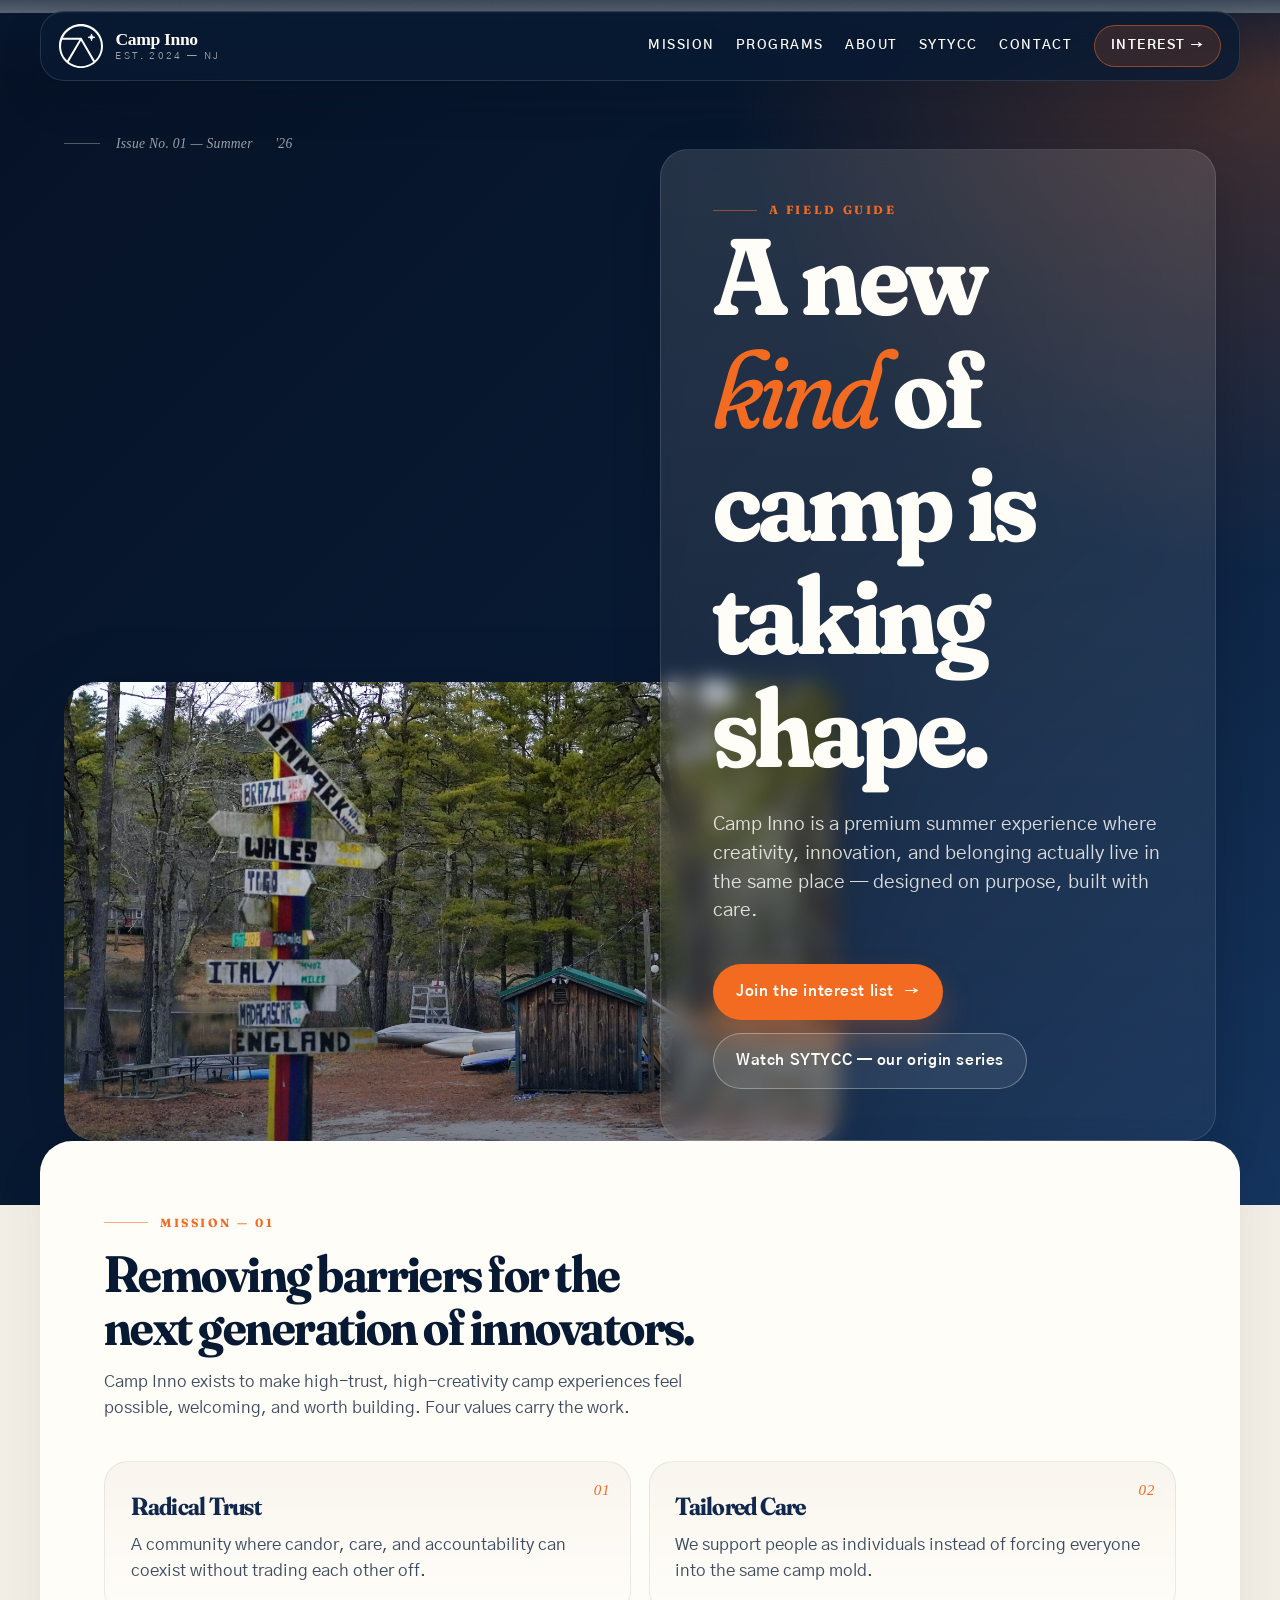
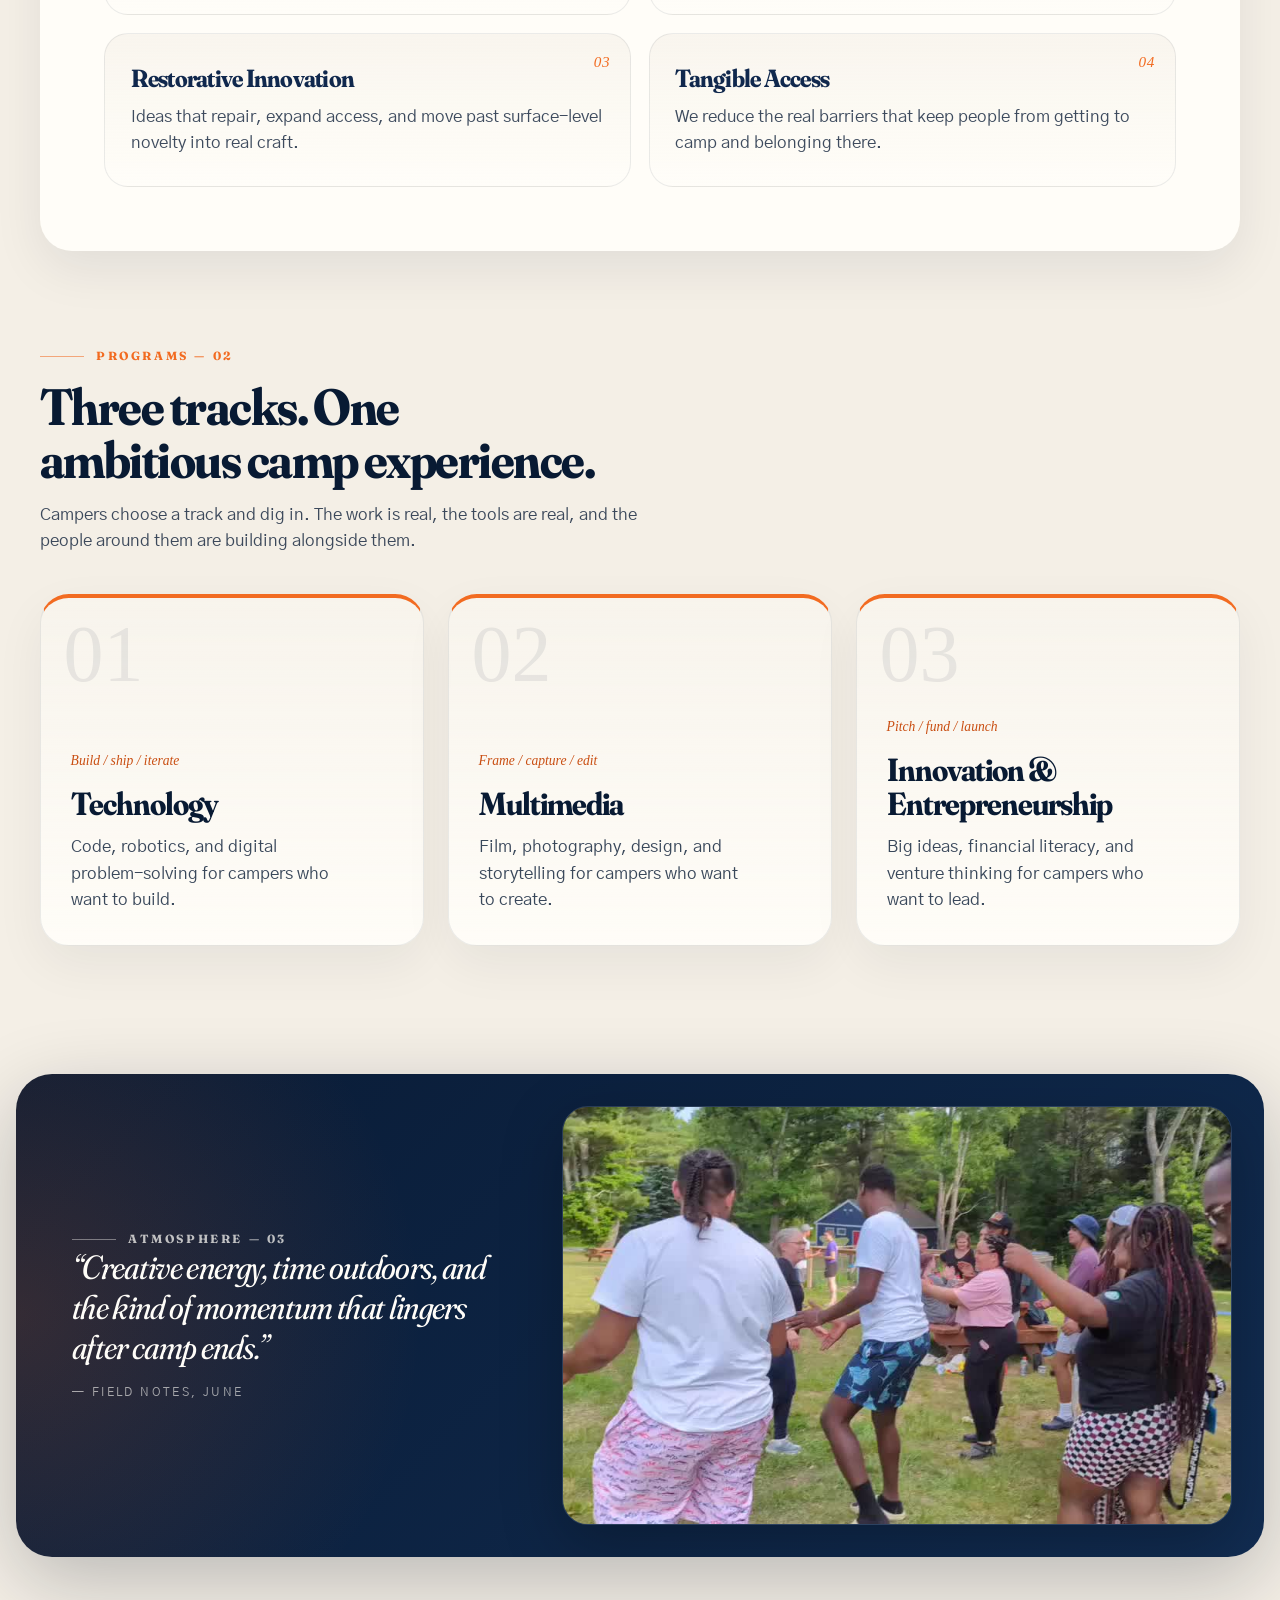
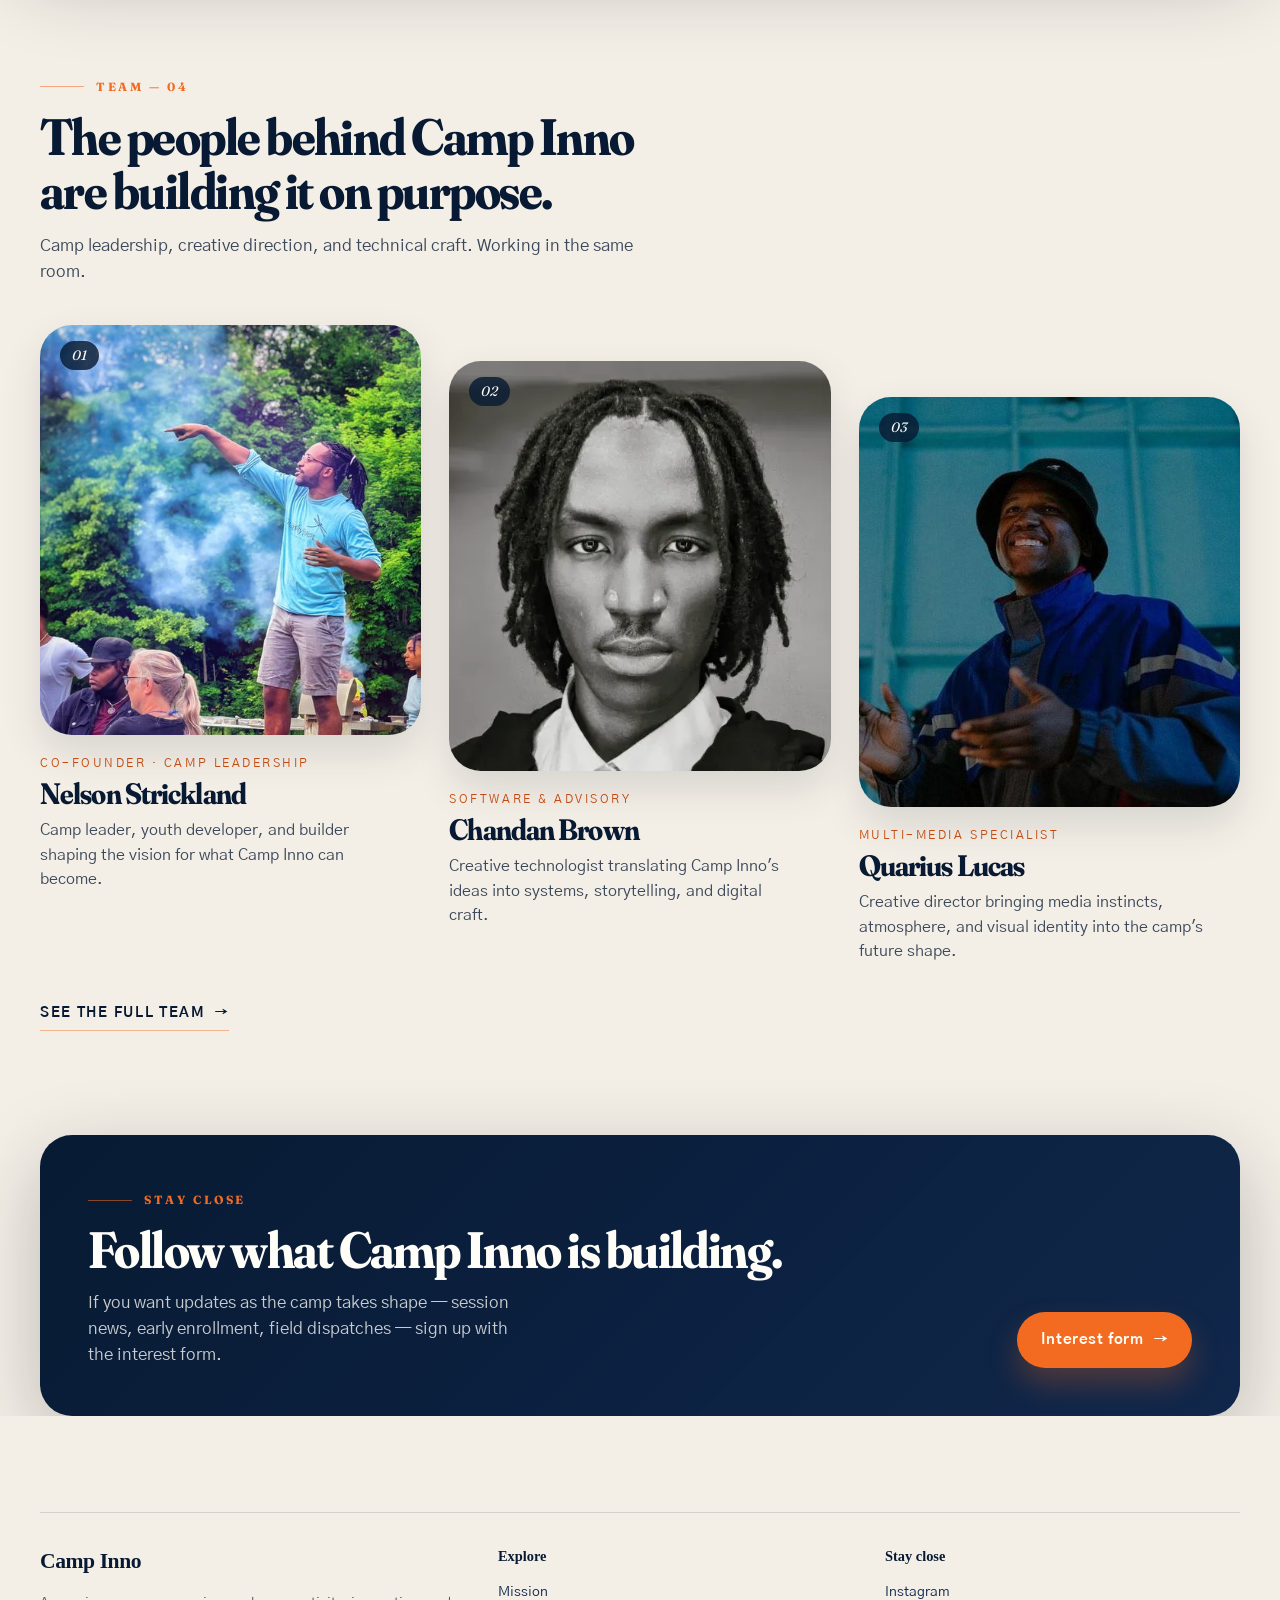
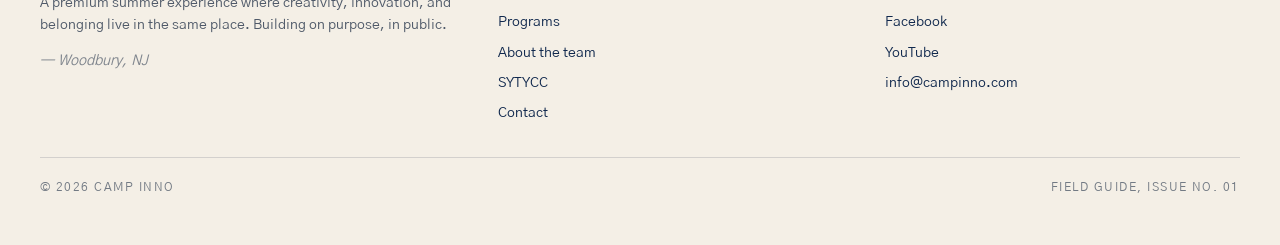
==== commit 02222472: "Copy Roger" ====
--- a/docs/index.html
+++ b/docs/index.html
@@ -164,7 +164,7 @@
       <div class="camp-inno-section-head">
         <div class="camp-inno-eyebrow">Team — 04</div>
         <h2 id="team-title">The people behind Camp Inno are building it on purpose.</h2>
-        <p>Camp leadership, creative direction, and technical craft — working in the same room.</p>
+        <p>Camp leadership, creative direction, and technical craft. Working in the same room.</p>
       </div>
       <div class="camp-inno-team-grid">
         <article class="camp-inno-team-card" data-reveal>
--- a/docs/css/camp-inno.css
+++ b/docs/css/camp-inno.css
@@ -405,9 +405,9 @@
 
 .camp-inno-hero-media {
   position: relative;
-  aspect-ratio: 5 / 4;
-  min-height: clamp(32rem, 46vw, 42rem);
-  max-height: 60vh;
+  width: calc(100% + clamp(3rem, 9vw, 10rem));
+  height: clamp(27rem, 39vw, 35.5rem);
+  max-height: 51vh;
   border-radius: 2rem;
   overflow: hidden;
   box-shadow: var(--camp-shadow);
@@ -427,15 +427,13 @@
 }
 .camp-inno-hero-copy {
   position: relative;
-  max-width: 31rem;
-  margin-left: calc(-1 * clamp(1.5rem, 5vw, 6rem));
-  justify-self: end;
-  min-height: max(30rem, 72vh);
-  max-height: 72vh;
+  width: calc(100% + clamp(3rem, 9vw, 10rem));
+  min-height: clamp(37rem, 53vw, 48rem);
+  margin-left: calc(-1 * clamp(3rem, 9vw, 10rem));
+  justify-self: stretch;
   display: flex;
   flex-direction: column;
-  justify-content: flex-end;
-  padding: clamp(1.5rem, 3vw, 2.25rem);
+  padding: clamp(1.5rem, 4vw, 3.25rem);
   border: 1px solid rgba(255, 253, 248, 0.12);
   border-radius: 1.75rem;
   background: linear-gradient(180deg, rgba(255, 253, 248, 0.12), rgba(255, 253, 248, 0.04));
@@ -444,8 +442,8 @@
   box-shadow: 0 18px 50px rgba(3, 10, 20, 0.18);
 }
 .camp-inno-hero-copy h1 {
-  margin-bottom: 1.25rem;
-  font-size: clamp(3rem, 7.5vw, 5.8rem);
+  margin-bottom: clamp(1rem, 2vw, 1.75rem);
+  font-size: clamp(3rem, 8.5vw, 7rem);
   text-wrap: balance;
 }
 .camp-inno-hero-copy h1 em {
@@ -454,15 +452,15 @@
   font-weight: 400;
 }
 .camp-inno-hero-copy p {
-  max-width: 32rem;
-  font-size: clamp(1.02rem, 2vw, 1.18rem);
+  max-width: clamp(28rem, 38vw, 44rem);
+  font-size: clamp(1.02rem, 1.45vw, 1.45rem);
   color: rgba(255, 253, 248, 0.84);
 }
 .camp-inno-hero-actions {
   display: flex;
   flex-wrap: wrap;
-  gap: 0.9rem;
-  margin-top: 2rem;
+  gap: clamp(0.75rem, 1vw, 1.1rem);
+  margin-top: clamp(1.5rem, 3vw, 2.75rem);
 }
 
 /* Editorial panel — white card floating up into dark hero */
@@ -843,11 +841,19 @@
     box-shadow: 0 18px 50px rgba(3, 10, 20, 0.18);
   }
   .camp-inno-hero-media {
-    min-height: 22rem;
+    width: 100%;
+    height: auto;
+    min-height: 0;
+    max-height: none;
+    aspect-ratio: auto;
     border-radius: 1.25rem;
     box-shadow: none;
   }
+  .camp-inno-hero-media .camp-inno-hero-image {
+    height: auto;
+  }
   .camp-inno-hero-copy {
+    width: auto;
     max-width: none;
     margin-left: 0;
     min-height: auto;
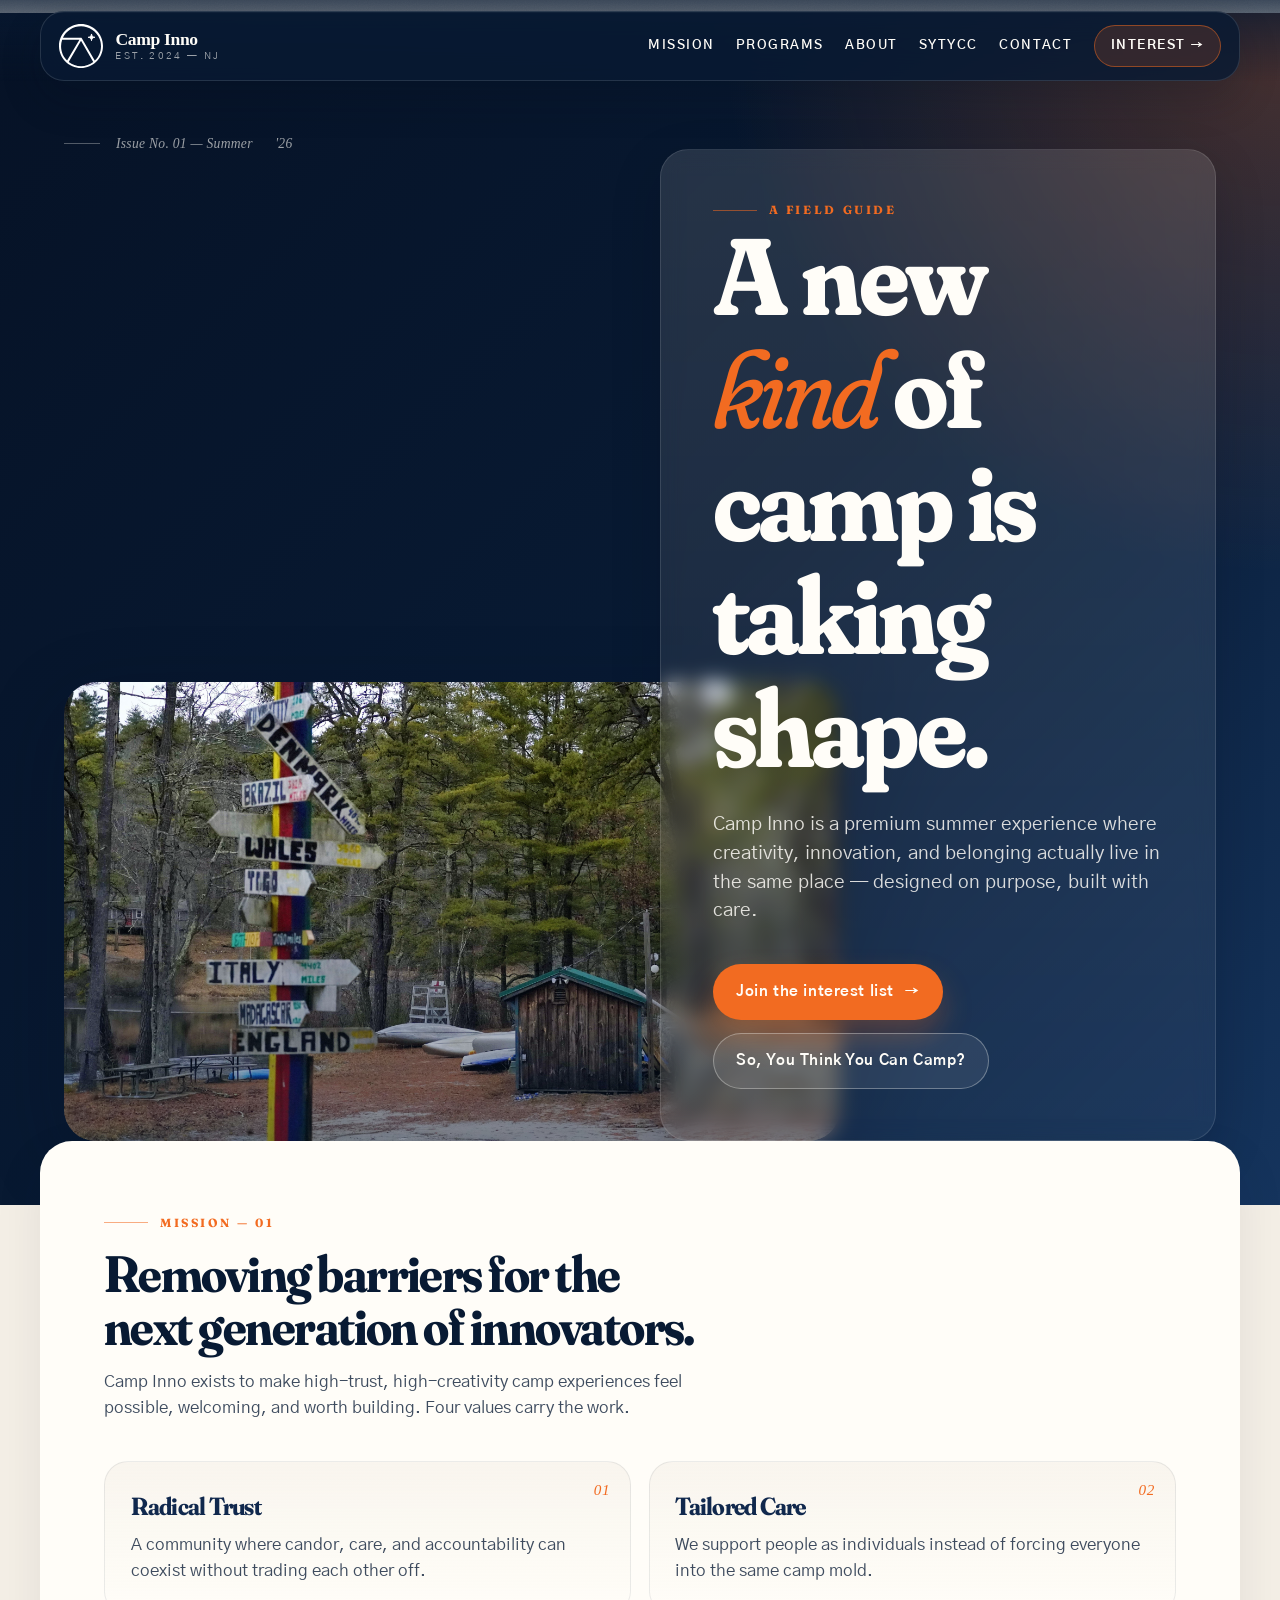
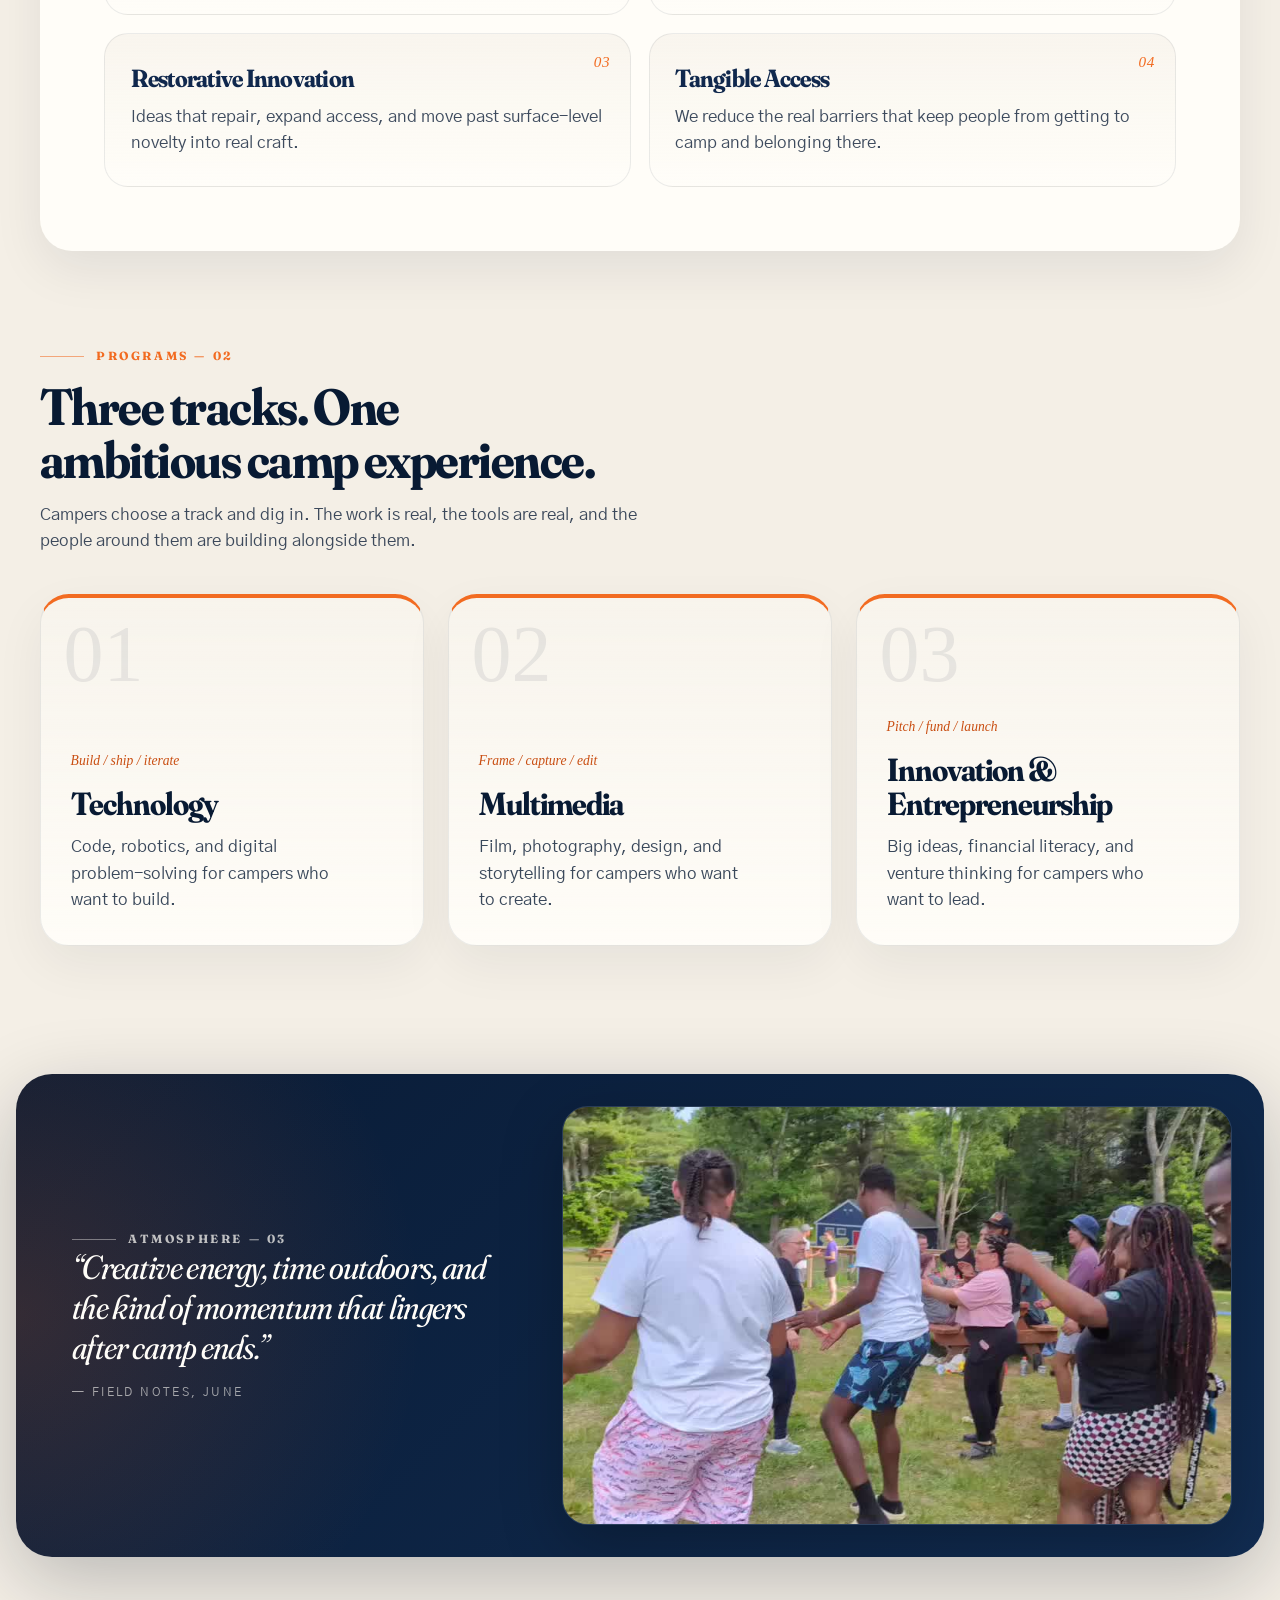
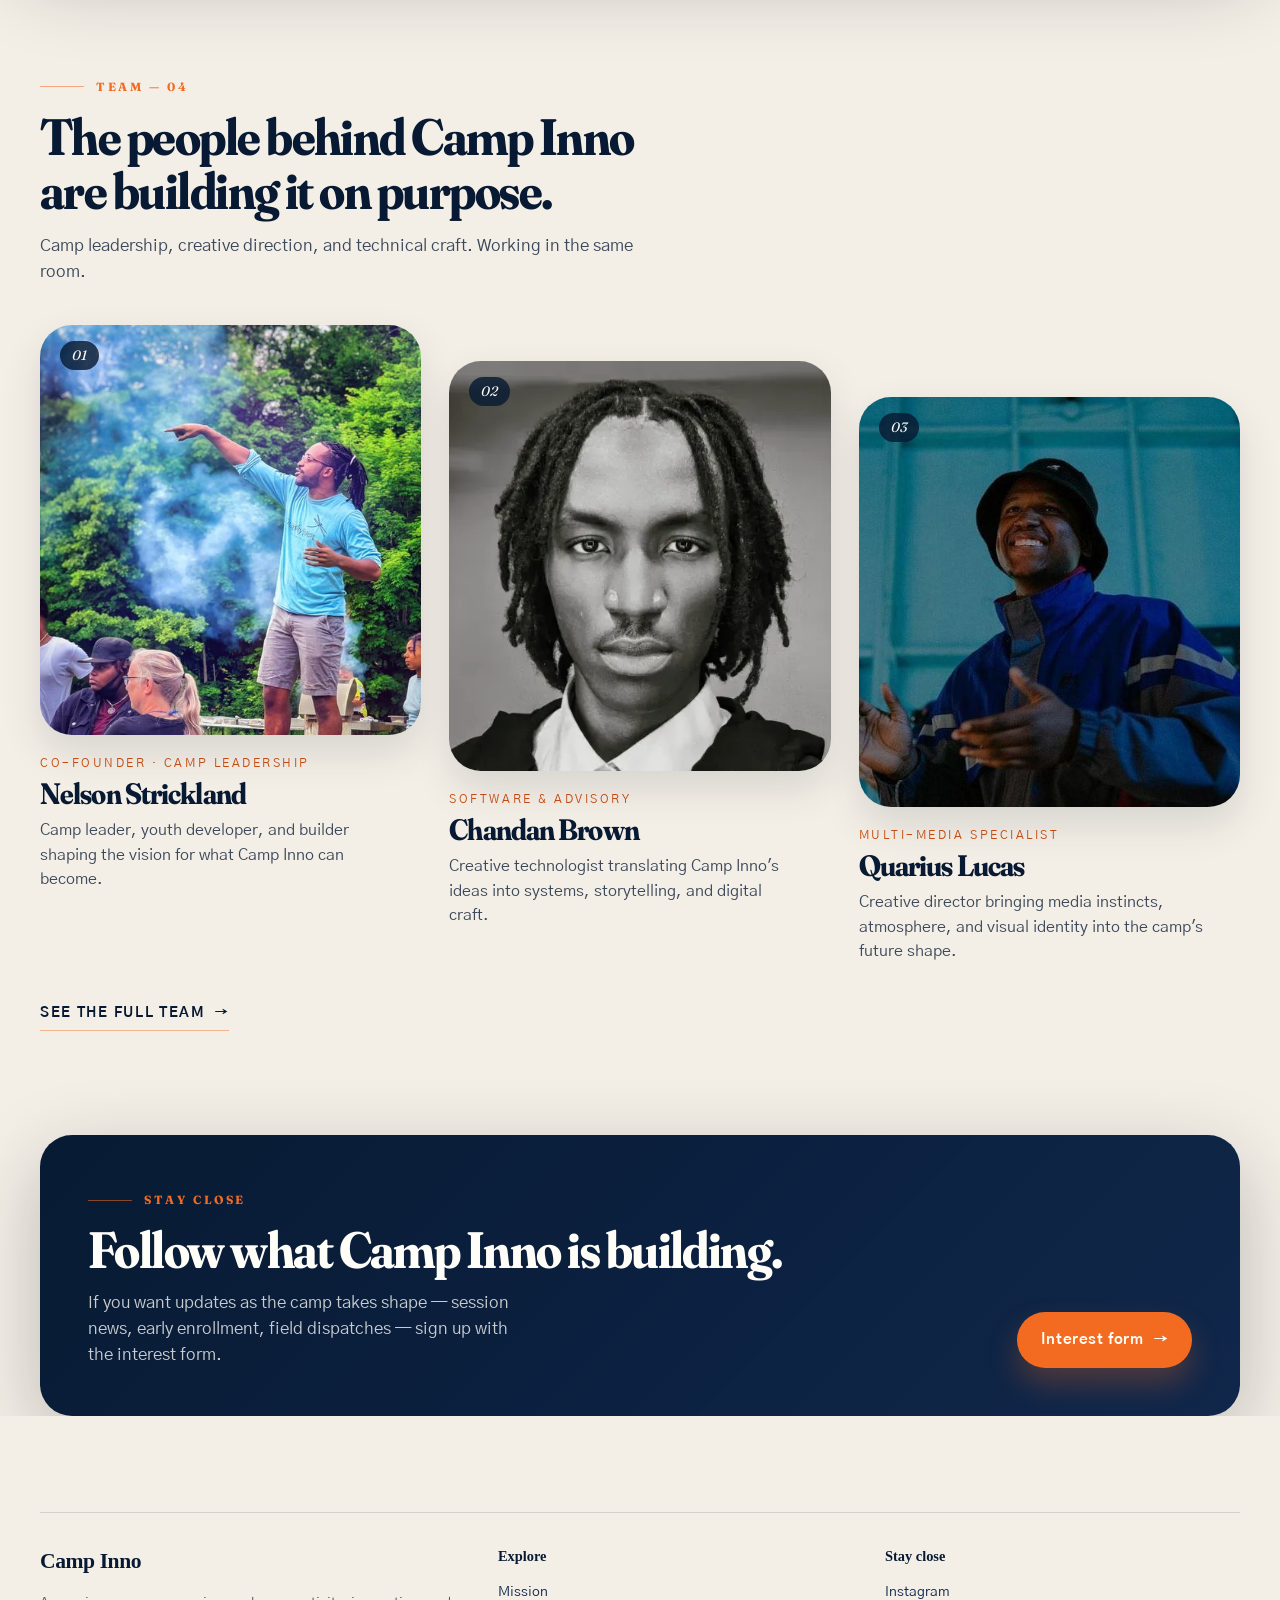
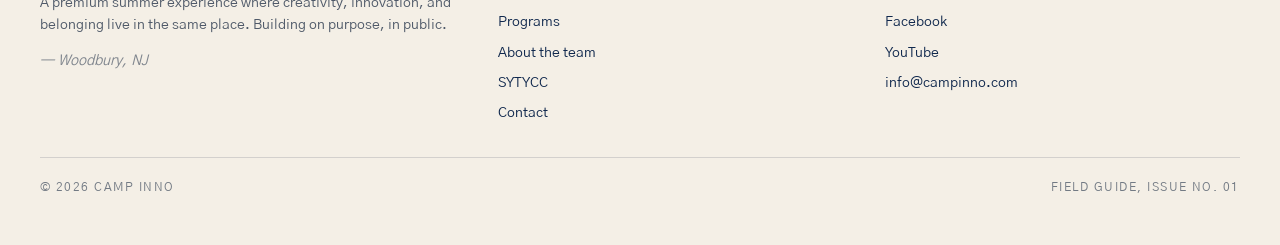
==== commit 8b468c64: "Copy that!" ====
--- a/docs/index.html
+++ b/docs/index.html
@@ -91,7 +91,7 @@
         <p>Camp Inno is a premium summer experience where creativity, innovation, and belonging actually live in the same place — designed on purpose, built with care.</p>
         <div class="camp-inno-hero-actions">
           <a href="https://campinno.notion.site/1c34f41ed81c80c1a0c1eca550016fda?pvs=105" target="_blank" rel="noopener noreferrer" class="camp-inno-button camp-inno-button-primary">Join the interest list <span class="arrow" aria-hidden="true">→</span></a>
-          <a href="sytycc.html" class="camp-inno-button camp-inno-button-secondary">Watch SYTYCC — our origin series</a>
+          <a href="sytycc.html" class="camp-inno-button camp-inno-button-secondary">So, You Think You Can Camp?</a>
         </div>
         </div>
       </div>
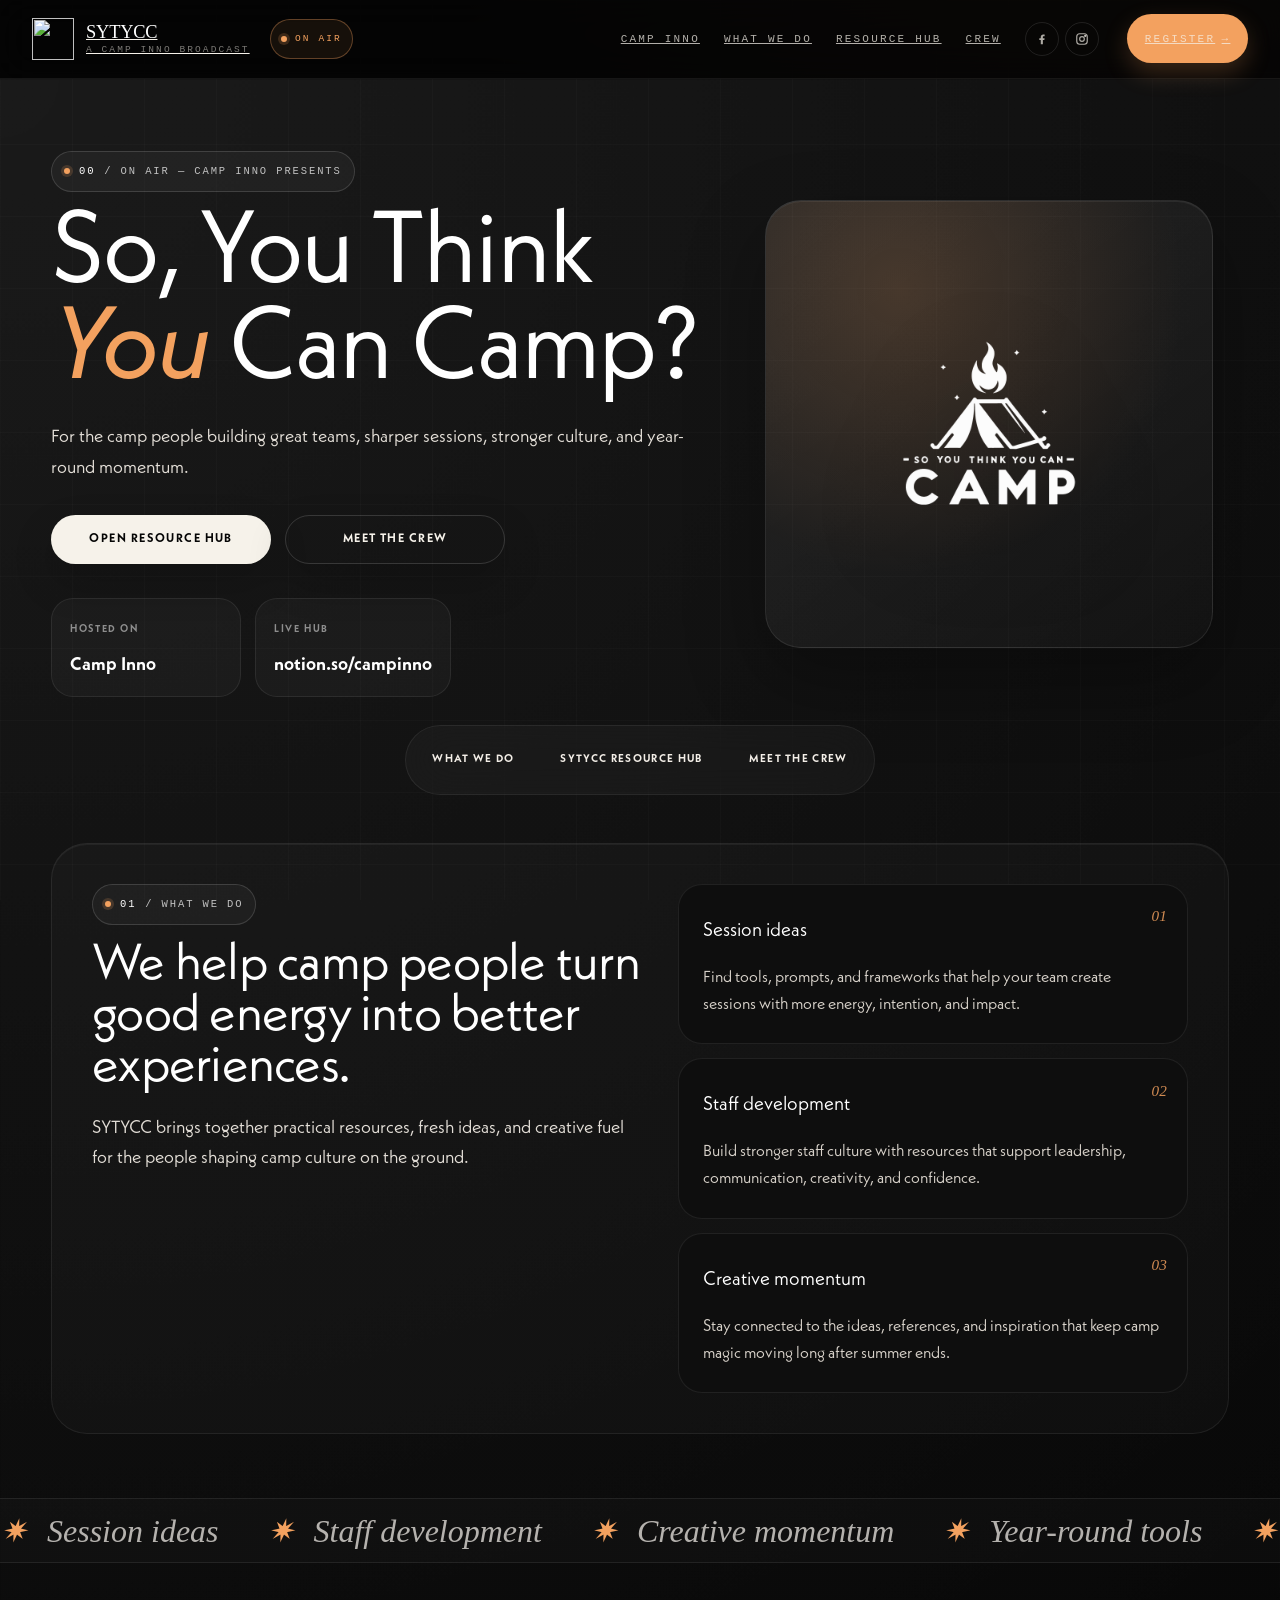
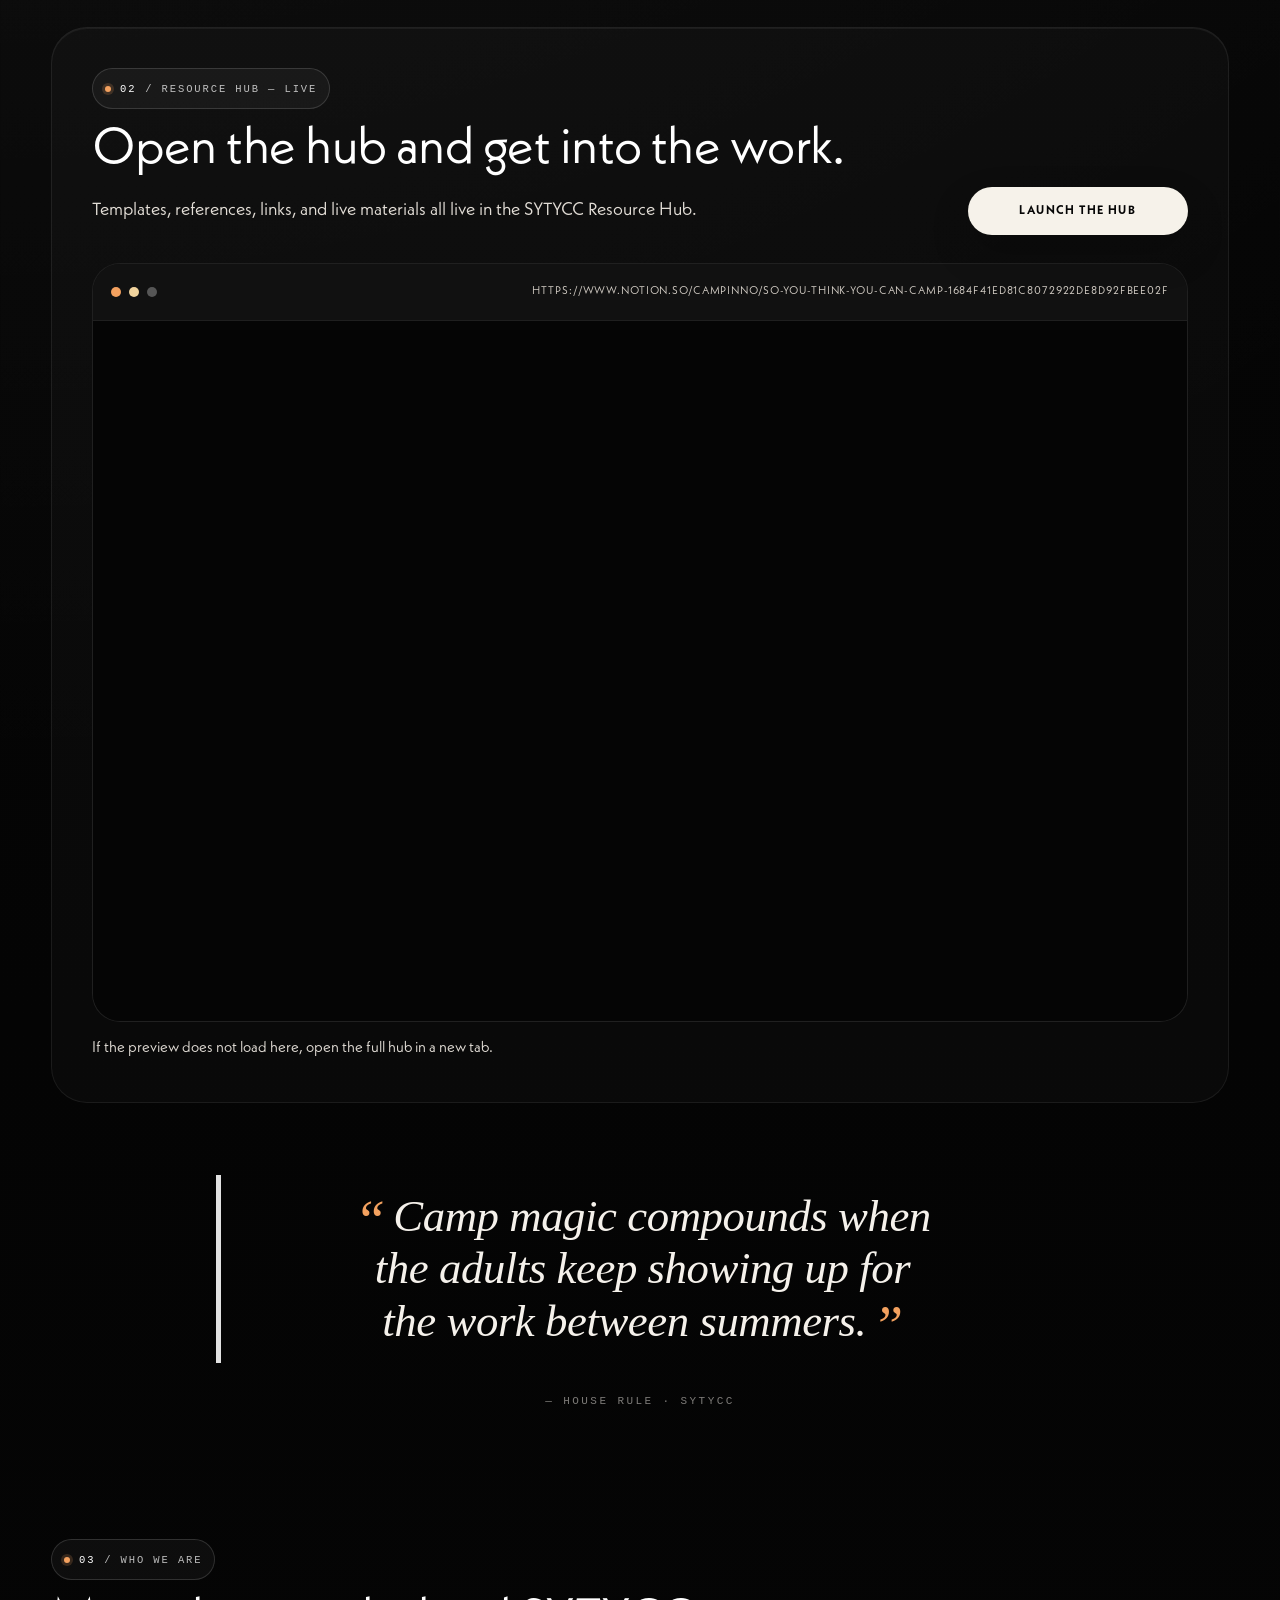
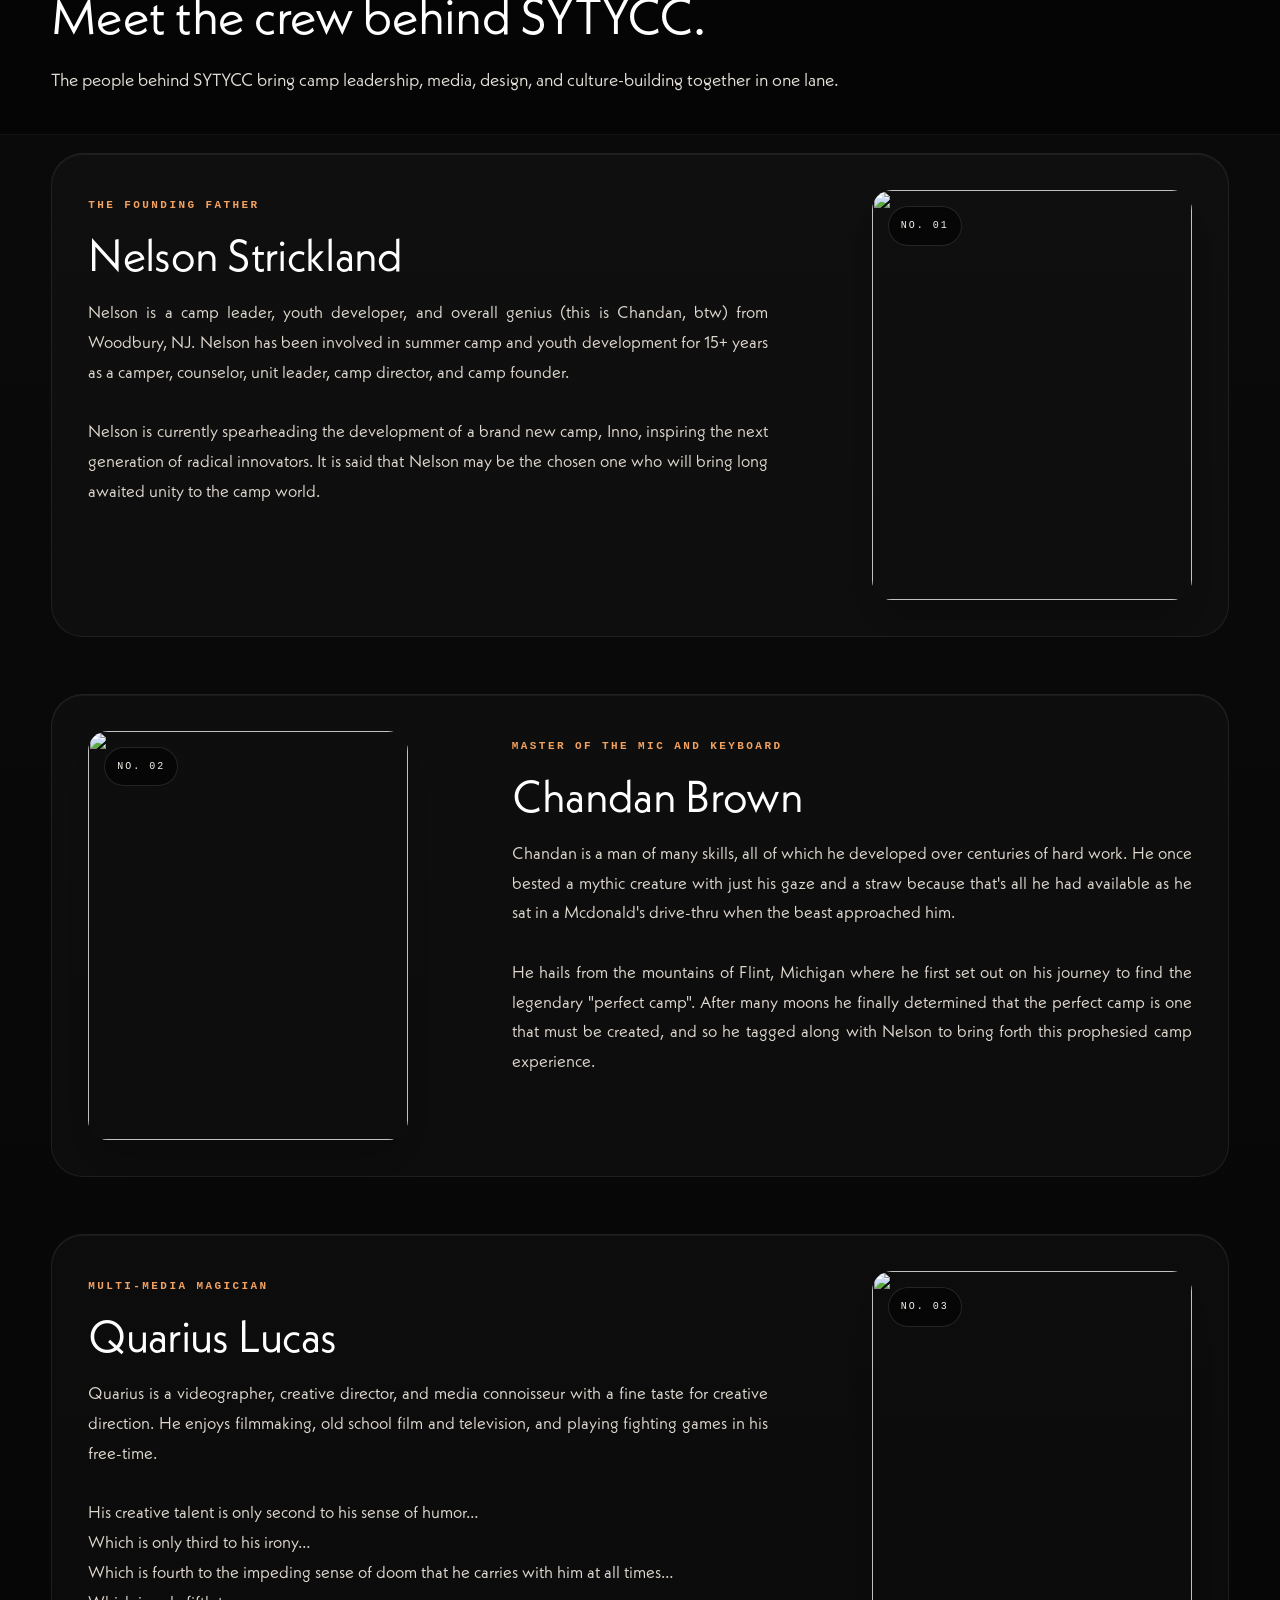
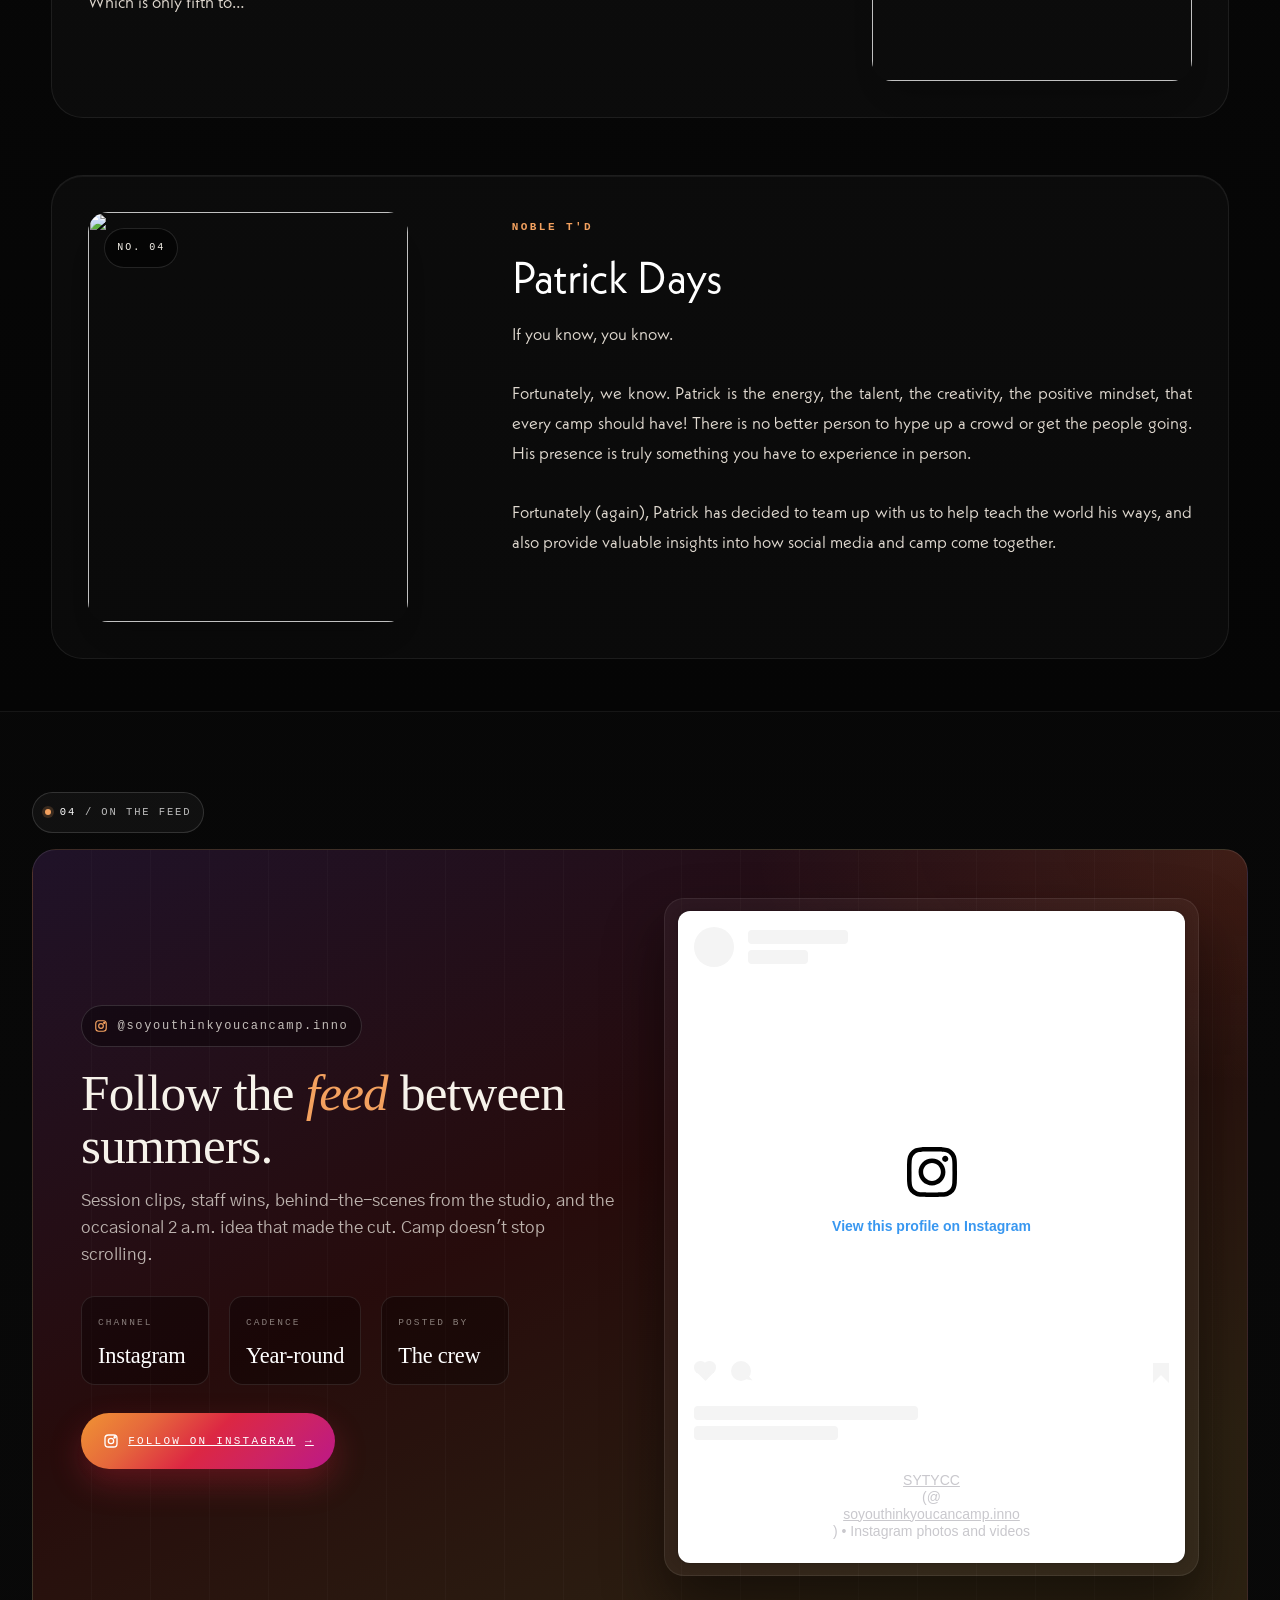
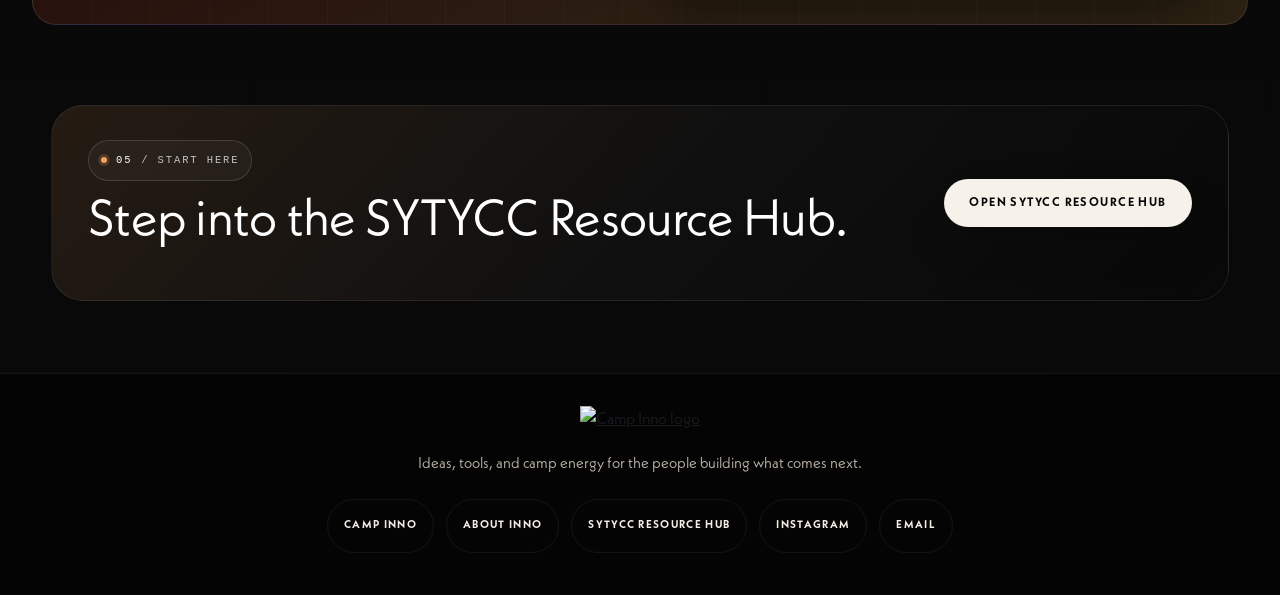
==== commit e2931eec: "Replace homepage with SYTYCC landing; update links Swap the Camp Inno homepage for a new "So, You Th" ====
--- a/docs/index.html
+++ b/docs/index.html
@@ -1,289 +1,1012 @@
-<!DOCTYPE html>
-<html lang="en">
+<!DOCTYPE html><!--  This site was created in Webflow. https://webflow.com  --><!--  Last Published: Sat Apr 18 2026 09:35:20 GMT+0000 (Coordinated Universal Time)  -->
+<html data-wf-page="69def8f3a5e5663d8b48fade" data-wf-site="65dfe94f6194922108671f44" lang="en">
 <head>
   <meta charset="utf-8">
-  <title>Camp Inno — A new kind of camp is taking shape</title>
-  <meta content="Camp Inno is building a premium, innovation-forward summer camp experience rooted in trust, creativity, and access." name="description">
-  <meta content="Camp Inno — A new kind of camp is taking shape" property="og:title">
-  <meta content="Camp Inno is building a premium, innovation-forward summer camp experience rooted in trust, creativity, and access." property="og:description">
-  <meta content="images/DSC02084-Edited-min.jpg" property="og:image">
+  <title>So You Think You Can Camp | Camp Inno</title>
+  <meta content="So You Think You Can Camp connects camp people to tools, ideas, and resources that keep the momentum going all year." name="description">
+  <meta content="So You Think You Can Camp | Camp Inno" property="og:title">
+  <meta content="So You Think You Can Camp connects camp people to tools, ideas, and resources that keep the momentum going all year." property="og:description">
+  <meta content="https://uploads-ssl.webflow.com/65dfe94f6194922108671f44/66224da669a3be96bce96ca7_Screenshot%202024-04-19%20at%206.55.21%E2%80%AFAM.png" property="og:image">
+  <meta content="So You Think You Can Camp | Camp Inno" property="twitter:title">
+  <meta content="So You Think You Can Camp connects camp people to tools, ideas, and resources that keep the momentum going all year." property="twitter:description">
+  <meta content="https://uploads-ssl.webflow.com/65dfe94f6194922108671f44/66224da669a3be96bce96ca7_Screenshot%202024-04-19%20at%206.55.21%E2%80%AFAM.png" property="twitter:image">
   <meta property="og:type" content="website">
   <meta content="summary_large_image" name="twitter:card">
-  <meta content="Camp Inno — A new kind of camp is taking shape" property="twitter:title">
-  <meta content="Camp Inno is building a premium, innovation-forward summer camp experience rooted in trust, creativity, and access." property="twitter:description">
-  <meta content="images/DSC02084-Edited-min.jpg" property="twitter:image">
   <meta content="width=device-width, initial-scale=1" name="viewport">
+  <meta content="Webflow" name="generator">
+  <link href="css/normalize.css" rel="stylesheet" type="text/css">
+  <link href="css/webflow.css" rel="stylesheet" type="text/css">
+  <link href="css/inno-testing-c1472ac27c4ff37fb8193c9.webflow.css" rel="stylesheet" type="text/css">
+  <link href="https://fonts.googleapis.com" rel="preconnect">
+  <link href="https://fonts.gstatic.com" rel="preconnect" crossorigin="anonymous">
+  <link href="https://fonts.googleapis.com/css2?family=Instrument+Serif:ital@0;1&family=Gothic+A1:wght@300;400;500;600;700&family=JetBrains+Mono:wght@400;500&display=swap" rel="stylesheet">
+  <script src="https://ajax.googleapis.com/ajax/libs/webfont/1.6.26/webfont.js" type="text/javascript"></script>
+  <script type="text/javascript">WebFont.load({  google: {    families: ["Montserrat:100,100italic,200,200italic,300,300italic,400,400italic,500,500italic,600,600italic,700,700italic,800,800italic,900,900italic","Inconsolata:400,700","Gothic A1:300,400,500,600,700","Material Icons:300,400,500,600,700"]  }});</script>
+  <script type="text/javascript">!function(o,c){var n=c.documentElement,t=" w-mod-";n.className+=t+"js",("ontouchstart"in o||o.DocumentTouch&&c instanceof DocumentTouch)&&(n.className+=t+"touch")}(window,document);</script>
   <link href="images/favicon.png" rel="shortcut icon" type="image/x-icon">
   <link href="images/webclip.png" rel="apple-touch-icon">
-  <link href="https://fonts.googleapis.com" rel="preconnect">
-  <link href="https://fonts.gstatic.com" rel="preconnect" crossorigin="anonymous">
-  <link href="https://fonts.googleapis.com/css2?family=Fraunces:ital,opsz,wght@0,9..144,300..900;1,9..144,300..900&family=Gothic+A1:wght@300;400;500;600;700&display=swap" rel="stylesheet">
-  <link href="css/camp-inno.css" rel="stylesheet" type="text/css">
+  <script async="" src="https://widgets.givebutter.com/latest.umd.cjs?acct=245O8ca4u5IwEq66&p=webflow"></script>
   <script>
-    if ('IntersectionObserver' in window) {
-      document.documentElement.classList.add('camp-inno-ready');
-    }
-  </script>
+    window.Givebutter=window.Givebutter||function(){(Givebutter.q=Givebutter.q||[]).push(arguments)};Givebutter.l=+new Date;
+    window.Givebutter('setOptions', {
+        accountId: "{245O8ca4u5IwEq66}", // Visit your Dashboard to find your Account ID.
+    });
+</script>
+  <script async="" src="https://js.givebutter.com/elements/latest.js"></script>
+  <!--  Google tag (gtag.js)  -->
+  <script async="" src="https://www.googletagmanager.com/gtag/js?id=G-7LYBBGSEM7"></script>
+  <script>
+  window.dataLayer = window.dataLayer || [];
+  function gtag(){dataLayer.push(arguments);}
+  gtag('js', new Date());
+  gtag('config', 'G-7LYBBGSEM7');
+</script>
   <style>
-    /* index-specific: Fraunces display override for a more distinctive serif */
-    .camp-inno-home h1,
-    .camp-inno-home h2,
-    .camp-inno-home h3,
-    .camp-inno-home .camp-inno-motion-copy blockquote {
-      font-family: "Fraunces", Georgia, "Times New Roman", serif;
-      font-variation-settings: "opsz" 140, "SOFT" 50;
-    }
-    .camp-inno-hero-copy h1 {
-      font-variation-settings: "opsz" 144, "SOFT" 100;
-    }
-    .camp-inno-home .camp-inno-eyebrow,
-    .camp-inno-home .camp-inno-marker,
-    .camp-inno-home .camp-inno-team-media::after {
-      font-family: "Fraunces", Georgia, serif;
+    /* SYTYCC — broadcast/studio vibe: near-black, cream, tangerine accent, mono voice */
+    .sytycc-page {
+      background:
+        radial-gradient(1200px 600px at 85% -10%, rgba(243, 161, 95, 0.10), transparent 55%),
+        #050505;
+    }
+    .sytycc-page .sytycc-display {
+      font-family: "Instrument Serif", "Neuekabel", "Times New Roman", serif;
+      font-weight: 400;
+      letter-spacing: -0.02em;
+      font-size: clamp(3.6rem, 8vw, 7rem);
+      line-height: 0.94;
+    }
+    .sytycc-page .sytycc-display em {
+      font-style: italic;
+      color: #f3a15f;
+    }
+    .sytycc-page .sytycc-kicker {
+      font-family: "JetBrains Mono", ui-monospace, monospace;
+      font-size: 11px;
+      color: #f3a15f;
+    }
+    .sytycc-page .sytycc-section-title {
+      font-family: "Instrument Serif", "Neuekabel", serif;
+      font-weight: 400;
+      letter-spacing: -0.015em;
+    }
+
+    /* Marker chip — studio call-sign for each section */
+    .sytycc-marker {
+      display: inline-flex;
+      align-items: center;
+      gap: 0.55rem;
+      padding: 0.35rem 0.75rem;
+      border: 1px solid rgba(255, 255, 255, 0.14);
+      border-radius: 999px;
+      background: rgba(255, 255, 255, 0.04);
+      color: rgba(255, 255, 255, 0.72);
+      font-family: "JetBrains Mono", ui-monospace, monospace;
+      font-size: 10.5px;
+      letter-spacing: 0.18em;
+      text-transform: uppercase;
+      margin-bottom: 1rem;
+    }
+    .sytycc-marker::before {
+      content: "";
+      width: 6px;
+      height: 6px;
+      border-radius: 50%;
+      background: #f3a15f;
+      box-shadow: 0 0 0 3px rgba(243, 161, 95, 0.18);
+    }
+    .sytycc-marker b {
+      color: #fff;
+      font-weight: 500;
+    }
+
+    /* Hero refinements */
+    .sytycc-page .sytycc-hero-visual {
+      display: flex;
+      justify-content: center;
+      align-items: center;
+      min-width: 0;
+    }
+    .sytycc-page .sytycc-logo-stage {
+      width: min(100%, 28rem);
+      min-height: auto;
+      max-height: 28rem;
+      aspect-ratio: 1 / 1;
+      padding: clamp(1.25rem, 3vw, 2rem);
+      position: relative;
+    }
+    .sytycc-page .sytycc-logo-stage::before {
+      content: "";
+      position: absolute;
+      inset: 0;
+      border-radius: inherit;
+      background:
+        radial-gradient(circle at 30% 20%, rgba(243, 161, 95, 0.18), transparent 60%);
+      pointer-events: none;
+    }
+    .sytycc-page .sytycc-hero-logo {
+      width: min(100%, 20rem);
+      max-height: min(60vh, 20rem);
+      object-fit: contain;
+      position: relative;
+      z-index: 1;
+    }
+
+    /* Info cards — add subtle numbering */
+    .sytycc-page .sytycc-card-stack { counter-reset: sytycc-card; }
+    .sytycc-page .sytycc-info-card {
+      counter-increment: sytycc-card;
+      position: relative;
+    }
+    .sytycc-page .sytycc-info-card::before {
+      content: "0" counter(sytycc-card);
+      position: absolute;
+      top: 1.1rem;
+      right: 1.25rem;
+      font-family: "Instrument Serif", serif;
+      font-style: italic;
+      font-size: 0.95rem;
+      color: #f3a15f;
+      opacity: 0.85;
+    }
+
+    /* Crew section — refine the legacy feature-wrap blocks */
+    .sytycc-page .feature-wrap.personal-details.sytycc-crew-row {
+      align-items: flex-start;
+      gap: clamp(1.5rem, 4vw, 3rem);
+    }
+    .sytycc-page .feature-image-2.sytycc-crew-visual {
+      width: min(30vw, 320px);
+      max-width: 320px;
+      min-width: 220px;
+      padding-right: 0;
+      align-self: flex-start;
+      position: relative;
+    }
+    .sytycc-page .feature-image-2.sytycc-crew-visual::after {
+      content: attr(data-num);
+      position: absolute;
+      top: 1rem;
+      left: 1rem;
+      padding: 0.3rem 0.75rem;
+      border-radius: 999px;
+      background: rgba(5, 5, 5, 0.75);
+      backdrop-filter: blur(10px);
+      color: #f6f2ea;
+      font-family: "JetBrains Mono", monospace;
+      font-size: 10px;
+      letter-spacing: 0.2em;
+      text-transform: uppercase;
+      border: 1px solid rgba(255, 255, 255, 0.12);
+      z-index: 2;
+    }
+    .sytycc-page .image-2.sytycc-crew-portrait {
+      width: 100%;
+      height: clamp(19rem, 32vw, 27rem);
+      max-height: none;
+      object-fit: cover;
+      object-position: center 22%;
+      padding-right: 0;
+      border-radius: 1.25rem;
+      filter: saturate(0.92) contrast(1.02);
+      transition: transform 600ms cubic-bezier(.2,.8,.2,1), filter 300ms ease;
+    }
+    .sytycc-page .feature-wrap.personal-details.sytycc-crew-row:hover .image-2.sytycc-crew-portrait {
+      transform: scale(1.02);
+      filter: saturate(1) contrast(1);
+    }
+    .sytycc-page .sytycc-crew-eyebrow {
+      font-family: "JetBrains Mono", ui-monospace, monospace;
+      font-size: 11px;
+      letter-spacing: 0.22em;
+      color: #f3a15f;
+    }
+    .sytycc-page .sytycc-crew-name {
+      font-family: "Instrument Serif", "Neuekabel", serif;
+      font-weight: 400;
+      letter-spacing: -0.015em;
+      font-size: clamp(2rem, 4vw, 2.8rem);
+    }
+
+    /* Custom SYTYCC nav — studio console */
+    .sytycc-nav {
+      position: sticky;
+      top: 0;
+      z-index: 30;
+      background: rgba(5, 5, 5, 0.78);
+      backdrop-filter: blur(18px);
+      -webkit-backdrop-filter: blur(18px);
+      border-bottom: 1px solid rgba(255, 255, 255, 0.07);
+    }
+    .sytycc-nav-inner {
+      width: min(calc(100% - 2rem), 1320px);
+      margin: 0 auto;
+      padding: 0.9rem 1rem;
+      display: flex;
+      align-items: center;
+      gap: 1.25rem;
+    }
+    .sytycc-nav-brand {
+      display: flex;
+      align-items: center;
+      gap: 0.75rem;
+      color: #f6f2ea;
+      min-width: 0;
+    }
+    .sytycc-nav-brand img {
+      width: 42px;
+      height: 42px;
+      object-fit: contain;
+    }
+    .sytycc-nav-brand-text {
+      display: flex;
+      flex-direction: column;
+      line-height: 1;
+    }
+    .sytycc-nav-brand-text strong {
+      font-family: "Instrument Serif", serif;
+      font-weight: 400;
+      font-size: 1.15rem;
+      letter-spacing: -0.01em;
+      color: #fff;
+    }
+    .sytycc-nav-brand-text span {
+      margin-top: 0.25rem;
+      font-family: "JetBrains Mono", monospace;
+      font-size: 9.5px;
+      letter-spacing: 0.22em;
+      text-transform: uppercase;
+      color: rgba(246, 242, 234, 0.5);
+    }
+    .sytycc-nav-onair {
+      display: inline-flex;
+      align-items: center;
+      gap: 0.5rem;
+      padding: 0.3rem 0.65rem;
+      border: 1px solid rgba(243, 161, 95, 0.35);
+      border-radius: 999px;
+      background: rgba(243, 161, 95, 0.08);
+      font-family: "JetBrains Mono", monospace;
+      font-size: 9.5px;
+      letter-spacing: 0.22em;
+      text-transform: uppercase;
+      color: #f3a15f;
+    }
+    .sytycc-nav-onair::before {
+      content: "";
+      width: 6px;
+      height: 6px;
+      border-radius: 50%;
+      background: #f3a15f;
+      box-shadow: 0 0 0 3px rgba(243, 161, 95, 0.18);
+      animation: sytycc-pulse 1.6s ease-in-out infinite;
+    }
+    @keyframes sytycc-pulse {
+      0%, 100% { opacity: 1; }
+      50% { opacity: 0.4; }
+    }
+    .sytycc-nav-links {
+      display: flex;
+      align-items: center;
+      gap: 1.5rem;
+      margin-left: auto;
+    }
+    .sytycc-nav-links a {
+      font-family: "JetBrains Mono", monospace;
+      font-size: 11px;
+      letter-spacing: 0.2em;
+      text-transform: uppercase;
+      color: rgba(246, 242, 234, 0.72);
+      transition: color 180ms ease;
+      position: relative;
+    }
+    .sytycc-nav-links a:hover { color: #fff; }
+    .sytycc-nav-links a::after {
+      content: "";
+      position: absolute;
+      left: 0;
+      right: 0;
+      bottom: -6px;
+      height: 1px;
+      background: #f3a15f;
+      transform: scaleX(0);
+      transform-origin: left;
+      transition: transform 220ms ease;
+    }
+    .sytycc-nav-links a:hover::after { transform: scaleX(1); }
+    .sytycc-nav-social {
+      display: inline-flex;
+      align-items: center;
+      gap: 0.4rem;
+      margin-right: 0.25rem;
+    }
+    .sytycc-nav-social a {
+      display: inline-flex;
+      align-items: center;
+      justify-content: center;
+      width: 34px;
+      height: 34px;
+      border-radius: 50%;
+      border: 1px solid rgba(255, 255, 255, 0.1);
+      color: rgba(246, 242, 234, 0.7);
+      transition: color 180ms ease, border-color 180ms ease, background-color 180ms ease;
+    }
+    .sytycc-nav-social a:hover {
+      color: #f3a15f;
+      border-color: rgba(243, 161, 95, 0.5);
+      background: rgba(243, 161, 95, 0.08);
+    }
+    .sytycc-nav-social svg { width: 14px; height: 14px; }
+    .sytycc-nav-cta {
+      display: inline-flex;
+      align-items: center;
+      gap: 0.4rem;
+      padding: 0.65rem 1.1rem;
+      border-radius: 999px;
+      background: #f3a15f;
+      color: #050505;
+      font-family: "JetBrains Mono", monospace;
+      font-size: 11px;
+      font-weight: 500;
+      letter-spacing: 0.2em;
+      text-transform: uppercase;
+      transition: background 180ms ease, transform 180ms ease, box-shadow 180ms ease;
+      box-shadow: 0 10px 24px rgba(243, 161, 95, 0.22);
+    }
+    .sytycc-nav-cta:hover {
+      background: #fff;
+      color: #050505;
+      transform: translateY(-1px);
+      box-shadow: 0 14px 28px rgba(243, 161, 95, 0.34);
+    }
+    .sytycc-nav-toggle {
+      display: none;
+      align-items: center;
+      justify-content: center;
+      width: 40px;
+      height: 40px;
+      margin-left: auto;
+      padding: 0;
+      border: 1px solid rgba(255, 255, 255, 0.14);
+      border-radius: 0.85rem;
+      background: transparent;
+      color: #f6f2ea;
+      cursor: pointer;
+    }
+    .sytycc-nav-toggle span,
+    .sytycc-nav-toggle span::before,
+    .sytycc-nav-toggle span::after {
+      display: block;
+      width: 16px;
+      height: 1.5px;
+      background: currentColor;
+    }
+    .sytycc-nav-toggle span { position: relative; }
+    .sytycc-nav-toggle span::before,
+    .sytycc-nav-toggle span::after {
+      content: "";
+      position: absolute;
+      left: 0;
+    }
+    .sytycc-nav-toggle span::before { top: -5px; }
+    .sytycc-nav-toggle span::after  { top: 5px; }
+
+    @media (max-width: 900px) {
+      .sytycc-nav-onair,
+      .sytycc-nav-social { display: none; }
+      .sytycc-nav-links {
+        display: none;
+        flex-basis: 100%;
+        flex-direction: column;
+        align-items: flex-start;
+        gap: 1rem;
+        margin: 0.75rem 0 0;
+        padding: 1rem;
+        border-top: 1px solid rgba(255, 255, 255, 0.08);
+      }
+      .sytycc-nav-links a::after { display: none; }
+      .sytycc-nav[data-open="true"] .sytycc-nav-links { display: flex; }
+      .sytycc-nav-inner { flex-wrap: wrap; }
+      .sytycc-nav-toggle { display: inline-flex; }
+      .sytycc-nav-cta {
+        padding: 0.55rem 0.9rem;
+        font-size: 10px;
+      }
+    }
+
+    /* Pull quote — studio feel */
+    .sytycc-quote {
+      width: min(calc(100% - 2rem), 880px);
+      margin: 4.5rem auto;
+      padding: 0 1rem;
+      text-align: center;
+      position: relative;
+      z-index: 1;
+    }
+    .sytycc-quote blockquote {
+      margin: 0;
+      font-family: "Instrument Serif", serif;
+      font-style: italic;
+      font-size: clamp(1.7rem, 3.6vw, 2.8rem);
+      line-height: 1.18;
+      color: #f5f1eb;
+      letter-spacing: -0.01em;
+      text-wrap: balance;
+    }
+    .sytycc-quote blockquote::before,
+    .sytycc-quote blockquote::after {
+      color: #f3a15f;
+      font-size: 1.25em;
+      line-height: 0;
+      vertical-align: -0.15em;
+    }
+    .sytycc-quote blockquote::before { content: "“"; margin-right: 0.15em; }
+    .sytycc-quote blockquote::after  { content: "”"; margin-left: 0.1em; }
+    .sytycc-quote cite {
+      display: block;
+      margin-top: 1.5rem;
+      font-family: "JetBrains Mono", monospace;
+      font-style: normal;
+      font-size: 11px;
+      letter-spacing: 0.22em;
+      text-transform: uppercase;
+      color: rgba(245, 241, 235, 0.5);
+    }
+
+    /* Marquee ribbon */
+    .sytycc-ribbon {
+      overflow: hidden;
+      border-top: 1px solid rgba(255, 255, 255, 0.08);
+      border-bottom: 1px solid rgba(255, 255, 255, 0.08);
+      background: rgba(255, 255, 255, 0.02);
+      padding: 1.1rem 0;
+      margin: 4rem 0;
+      position: relative;
+      z-index: 1;
+    }
+    .sytycc-ribbon-track {
+      display: flex;
+      gap: 3rem;
+      white-space: nowrap;
+      animation: sytycc-marquee 40s linear infinite;
+      font-family: "Instrument Serif", serif;
+      font-style: italic;
+      font-size: clamp(1.3rem, 2.6vw, 2rem);
+      color: rgba(245, 241, 235, 0.72);
+    }
+    .sytycc-ribbon-track span::before {
+      content: "✷";
+      color: #f3a15f;
+      margin-right: 1.25rem;
+      display: inline-block;
+    }
+    @keyframes sytycc-marquee {
+      from { transform: translateX(0); }
+      to   { transform: translateX(-50%); }
+    }
+
+    @media (prefers-reduced-motion: reduce) {
+      .sytycc-ribbon-track { animation: none; }
+      .sytycc-page .image-2.sytycc-crew-portrait { transition: none; }
+    }
+
+    /* Instagram module — custom broadcast-style embed */
+    .sytycc-ig {
+      width: min(calc(100% - 2rem), 1320px);
+      margin: 5rem auto;
+      padding: 0 1rem;
+    }
+    .sytycc-ig-frame {
+      position: relative;
+      border: 1px solid rgba(255, 255, 255, 0.1);
+      border-radius: 1.5rem;
+      background:
+        radial-gradient(900px 420px at 100% 0%, rgba(243, 161, 95, 0.12), transparent 55%),
+        linear-gradient(155deg, rgba(131, 58, 180, 0.18), rgba(253, 29, 29, 0.12) 45%, rgba(252, 176, 69, 0.14) 85%),
+        rgba(10, 10, 10, 0.85);
+      overflow: hidden;
+      padding: clamp(1.75rem, 4vw, 3rem);
+    }
+    .sytycc-ig-frame::before {
+      content: "";
+      position: absolute;
+      inset: 0;
+      background: repeating-linear-gradient(
+        90deg,
+        transparent 0,
+        transparent 58px,
+        rgba(255, 255, 255, 0.025) 58px,
+        rgba(255, 255, 255, 0.025) 59px
+      );
+      pointer-events: none;
+    }
+    .sytycc-ig-grid {
+      position: relative;
+      display: grid;
+      grid-template-columns: minmax(0, 1fr) minmax(0, 1fr);
+      gap: clamp(1.5rem, 4vw, 3rem);
+      align-items: center;
+    }
+    .sytycc-ig-copy { min-width: 0; }
+    .sytycc-ig-handle {
+      display: inline-flex;
+      align-items: center;
+      gap: 0.6rem;
+      font-family: "JetBrains Mono", monospace;
+      font-size: 12px;
+      letter-spacing: 0.14em;
+      color: rgba(246, 242, 234, 0.78);
+      padding: 0.4rem 0.75rem;
+      border: 1px solid rgba(255, 255, 255, 0.14);
+      border-radius: 999px;
+      background: rgba(0, 0, 0, 0.35);
+      margin-bottom: 1.25rem;
+    }
+    .sytycc-ig-handle svg { width: 14px; height: 14px; color: #f3a15f; }
+    .sytycc-ig-title {
+      font-family: "Instrument Serif", serif;
+      font-weight: 400;
+      font-size: clamp(2rem, 4.5vw, 3.2rem);
+      line-height: 1.02;
+      letter-spacing: -0.015em;
+      color: #f6f2ea;
+      margin: 0 0 1rem;
+    }
+    .sytycc-ig-title em { font-style: italic; color: #f3a15f; }
+    .sytycc-ig-lead {
+      font-family: "Gothic A1", sans-serif;
+      color: rgba(246, 242, 234, 0.72);
+      font-size: 1.05rem;
+      line-height: 1.6;
+      margin: 0 0 1.75rem;
+      max-width: 34rem;
+    }
+    .sytycc-ig-stats {
+      display: flex;
+      gap: 1.25rem;
+      flex-wrap: wrap;
+      margin-bottom: 1.75rem;
+    }
+    .sytycc-ig-stat {
+      padding: 0.7rem 1rem;
+      border: 1px solid rgba(255, 255, 255, 0.1);
+      border-radius: 0.85rem;
+      background: rgba(0, 0, 0, 0.3);
+      min-width: 8rem;
+    }
+    .sytycc-ig-stat span {
+      display: block;
+      font-family: "JetBrains Mono", monospace;
+      font-size: 9.5px;
+      letter-spacing: 0.22em;
+      text-transform: uppercase;
+      color: rgba(246, 242, 234, 0.5);
+      margin-bottom: 0.35rem;
+    }
+    .sytycc-ig-stat strong {
+      font-family: "Instrument Serif", serif;
+      font-weight: 400;
+      font-size: 1.4rem;
+      color: #fff;
+      letter-spacing: -0.01em;
+    }
+    .sytycc-ig-cta {
+      display: inline-flex;
+      align-items: center;
+      gap: 0.6rem;
+      padding: 0.85rem 1.35rem;
+      border-radius: 999px;
+      background: linear-gradient(135deg, #f09433 0%, #e6683c 25%, #dc2743 50%, #cc2366 75%, #bc1888 100%);
+      color: #fff;
+      font-family: "JetBrains Mono", monospace;
+      font-size: 11px;
+      font-weight: 500;
+      letter-spacing: 0.2em;
+      text-transform: uppercase;
+      box-shadow: 0 14px 32px rgba(220, 39, 67, 0.3);
+      transition: transform 180ms ease, box-shadow 180ms ease;
+    }
+    .sytycc-ig-cta:hover {
+      transform: translateY(-1px);
+      box-shadow: 0 18px 36px rgba(220, 39, 67, 0.42);
+    }
+    .sytycc-ig-cta svg { width: 16px; height: 16px; }
+
+    /* Official IG embed wrapper */
+    .sytycc-ig-embed-wrap {
+      display: flex;
+      justify-content: center;
+      align-items: flex-start;
+      padding: 0.75rem;
+      border-radius: 1.25rem;
+      background: rgba(255, 255, 255, 0.04);
+      border: 1px solid rgba(255, 255, 255, 0.08);
+      box-shadow: 0 30px 60px rgba(0, 0, 0, 0.45);
+    }
+    .sytycc-ig-embed-wrap .instagram-media {
+      margin: 0 !important;
+      border-radius: 12px !important;
+      overflow: hidden;
+    }
+
+    /* Phone mockup */
+    .sytycc-ig-phone {
+      position: relative;
+      width: min(100%, 320px);
+      aspect-ratio: 9 / 17;
+      margin: 0 auto;
+      border-radius: 2.25rem;
+      padding: 0.5rem;
+      background: linear-gradient(180deg, #1a1a1a, #050505);
+      border: 1px solid rgba(255, 255, 255, 0.1);
+      box-shadow: 0 40px 80px rgba(0, 0, 0, 0.55), 0 0 0 1px rgba(255, 255, 255, 0.04) inset;
+    }
+    .sytycc-ig-phone::before {
+      content: "";
+      position: absolute;
+      top: 0.85rem;
+      left: 50%;
+      transform: translateX(-50%);
+      width: 90px;
+      height: 22px;
+      background: #050505;
+      border-radius: 999px;
+      z-index: 3;
+    }
+    .sytycc-ig-screen {
+      width: 100%;
+      height: 100%;
+      border-radius: 1.85rem;
+      overflow: hidden;
+      background: #000;
+      display: flex;
+      flex-direction: column;
+      position: relative;
+    }
+    .sytycc-ig-topbar {
+      padding: 2.4rem 1rem 0.75rem;
+      display: flex;
+      align-items: center;
+      justify-content: space-between;
+      border-bottom: 1px solid rgba(255, 255, 255, 0.08);
+      background: rgba(10, 10, 10, 0.9);
+    }
+    .sytycc-ig-username {
+      font-family: "Gothic A1", sans-serif;
+      font-weight: 600;
+      font-size: 13px;
+      color: #fff;
+      display: flex;
+      align-items: center;
+      gap: 0.3rem;
+    }
+    .sytycc-ig-username::after {
+      content: "▾";
+      color: rgba(255,255,255,0.6);
+      font-size: 10px;
+    }
+    .sytycc-ig-topbar-icons {
+      display: flex;
+      gap: 0.75rem;
+      color: #fff;
+    }
+    .sytycc-ig-topbar-icons svg { width: 16px; height: 16px; }
+    .sytycc-ig-tiles {
+      flex: 1;
+      display: grid;
+      grid-template-columns: 1fr 1fr 1fr;
+      gap: 2px;
+      background: #000;
+      padding: 2px;
+    }
+    .sytycc-ig-tile {
+      aspect-ratio: 1 / 1;
+      position: relative;
+      overflow: hidden;
+      background: #111;
+    }
+    .sytycc-ig-tile::after {
+      content: "";
+      position: absolute;
+      inset: 0;
+      background: linear-gradient(135deg, transparent 50%, rgba(0,0,0,0.25));
+    }
+    .sytycc-ig-tile:nth-child(1) { background: linear-gradient(135deg, #f09433, #dc2743); }
+    .sytycc-ig-tile:nth-child(2) { background: linear-gradient(160deg, #050505 30%, #f3a15f); }
+    .sytycc-ig-tile:nth-child(3) { background: linear-gradient(200deg, #bc1888, #050505); }
+    .sytycc-ig-tile:nth-child(4) { background: linear-gradient(135deg, #050505, #833ab4); }
+    .sytycc-ig-tile:nth-child(5) {
+      background:
+        radial-gradient(circle at 30% 30%, #f3a15f, transparent 60%),
+        #0a0a0a;
+    }
+    .sytycc-ig-tile:nth-child(6) { background: linear-gradient(45deg, #dc2743, #f09433); }
+    .sytycc-ig-tile:nth-child(7) { background: linear-gradient(180deg, #050505, #cc2366); }
+    .sytycc-ig-tile:nth-child(8) { background: linear-gradient(135deg, #f3a15f 20%, #050505); }
+    .sytycc-ig-tile:nth-child(9) { background: linear-gradient(220deg, #833ab4, #050505); }
+    .sytycc-ig-tile-glyph {
+      position: absolute;
+      inset: 0;
+      display: flex;
+      align-items: center;
+      justify-content: center;
+      font-family: "Instrument Serif", serif;
+      font-style: italic;
+      font-size: 1.6rem;
+      color: rgba(255, 255, 255, 0.85);
+      z-index: 1;
+      text-shadow: 0 2px 8px rgba(0,0,0,0.4);
+    }
+
+    @media (max-width: 820px) {
+      .sytycc-ig-grid { grid-template-columns: minmax(0, 1fr); }
+      .sytycc-ig-phone { width: min(100%, 260px); }
+    }
+
+    @media screen and (max-width: 991px) {
+      .sytycc-page .sytycc-logo-stage {
+        width: min(100%, 24rem);
+        max-height: 24rem;
+      }
+      .sytycc-page .feature-wrap.personal-details.sytycc-crew-row,
+      .sytycc-page .feature-wrap.reverse.personal-details.sytycc-crew-row {
+        flex-direction: column;
+        align-items: stretch;
+      }
+      .sytycc-page .feature-image-2.sytycc-crew-visual {
+        width: 100%;
+        max-width: 480px;
+        min-width: 0;
+        margin: 0 auto;
+      }
+      .sytycc-page .image-2.sytycc-crew-portrait {
+        width: 100%;
+        height: auto;
+        aspect-ratio: 4 / 5;
+        object-position: center 18%;
+      }
     }
   </style>
-  <!-- Google tag (gtag.js) -->
-  <script async src="https://www.googletagmanager.com/gtag/js?id=G-7LYBBGSEM7"></script>
-  <script>
-    window.dataLayer = window.dataLayer || [];
-    function gtag(){dataLayer.push(arguments);}
-    gtag('js', new Date());
-    gtag('config', 'G-7LYBBGSEM7');
-  </script>
 </head>
-<body class="camp-inno-home camp-inno-grain">
+<body class="body sytycc-page">
   <a href="#main-content" class="skip-link">Skip to main content</a>
-
-  <header class="camp-inno-site-header" data-nav-open="false">
-    <div class="camp-inno-nav">
-      <a href="index.html" aria-current="page" class="camp-inno-brand">
-        <img src="images/white-Outline-Logo.svg" width="44" height="44" alt="">
-        <span class="camp-inno-brand-text">
-          <strong>Camp Inno</strong>
-          <span>Est. 2024 — NJ</span>
+  <header class="sytycc-nav" data-open="false">
+    <div class="sytycc-nav-inner">
+      <a href="index.html" aria-current="page" class="sytycc-nav-brand">
+        <img src="https://cdn.prod.website-files.com/69deee4f781f86e9a1ccdf4c/662bbd7cda08df37323b78e5_SYTYCC_TW.png" alt="" loading="lazy">
+        <span class="sytycc-nav-brand-text">
+          <strong>SYTYCC</strong>
+          <span>A Camp Inno broadcast</span>
         </span>
       </a>
-      <button type="button" class="camp-inno-nav-toggle" aria-label="Toggle navigation" aria-expanded="false">
+      <span class="sytycc-nav-onair" aria-hidden="true">On Air</span>
+
+      <button type="button" class="sytycc-nav-toggle" aria-label="Toggle navigation" aria-expanded="false">
         <span aria-hidden="true"></span>
       </button>
-      <nav aria-label="Primary">
-        <a href="#mission">Mission</a>
-        <a href="#programs">Programs</a>
-        <a href="team.html">About</a>
-        <a href="sytycc.html">SYTYCC</a>
-        <a href="contact.html">Contact</a>
-        <a href="https://campinno.notion.site/1c34f41ed81c80c1a0c1eca550016fda?pvs=105" target="_blank" rel="noopener noreferrer" class="camp-inno-nav-cta">Interest&nbsp;→</a>
+
+      <nav class="sytycc-nav-links" aria-label="Primary">
+        <a href="inno.html">Camp Inno</a>
+        <a href="#overview">What we do</a>
+        <a href="https://www.notion.so/campinno/So-You-Think-You-Can-Camp-1684f41ed81c8072922de8d92fbee02f" target="_blank" rel="noopener noreferrer">Resource Hub</a>
+        <a href="#team">Crew</a>
+        <span class="sytycc-nav-social">
+          <a href="https://www.facebook.com/people/Camp-Inno/61555396717012/" target="_blank" rel="noopener noreferrer" aria-label="Facebook">
+            <svg viewBox="0 0 24 24" fill="currentColor" aria-hidden="true"><path d="M13.5 21v-7.5h2.5l.4-3H13.5V8.6c0-.87.27-1.47 1.52-1.47H16.5V4.43c-.3-.04-1.3-.13-2.47-.13-2.45 0-4.13 1.5-4.13 4.25V10.5H7.4v3h2.5V21h3.6z"/></svg>
+          </a>
+          <a href="https://www.instagram.com/soyouthinkyoucancamp.inno/" target="_blank" rel="noopener noreferrer" aria-label="Instagram">
+            <svg viewBox="0 0 24 24" fill="none" stroke="currentColor" stroke-width="2" aria-hidden="true"><rect x="3" y="3" width="18" height="18" rx="5"/><circle cx="12" cy="12" r="4"/><circle cx="17.5" cy="6.5" r="1" fill="currentColor"/></svg>
+          </a>
+        </span>
+        <a href="https://campinno.campbrainregistration.com" target="_blank" rel="noopener noreferrer" class="sytycc-nav-cta">Register <span aria-hidden="true">→</span></a>
       </nav>
     </div>
   </header>
-
-  <main id="main-content" class="camp-inno-main">
-
-    <section class="camp-inno-hero">
-      <div class="camp-inno-hero-meta">Issue No. 01 — Summer <span style="margin-left:.4rem">'26</span></div>
-      <div class="camp-inno-hero-frame">
-        <div class="camp-inno-hero-media">
-          <img src="images/DSC02084-Edited-min.jpg" width="6000" height="3376" fetchpriority="high" alt="Campers outdoors at Camp Inno" class="camp-inno-hero-image">
-        </div>
-        <div class="camp-inno-hero-copy" data-reveal>
-        <div class="camp-inno-eyebrow">A field guide</div>
-        <h1>A new <em>kind</em> of camp is taking shape.</h1>
-        <p>Camp Inno is a premium summer experience where creativity, innovation, and belonging actually live in the same place — designed on purpose, built with care.</p>
-        <div class="camp-inno-hero-actions">
-          <a href="https://campinno.notion.site/1c34f41ed81c80c1a0c1eca550016fda?pvs=105" target="_blank" rel="noopener noreferrer" class="camp-inno-button camp-inno-button-primary">Join the interest list <span class="arrow" aria-hidden="true">→</span></a>
-          <a href="sytycc.html" class="camp-inno-button camp-inno-button-secondary">So, You Think You Can Camp?</a>
-        </div>
-        </div>
-      </div>
-    </section>
-
-    <section class="camp-inno-panel camp-inno-container" id="mission" aria-labelledby="mission-title">
-      <div class="camp-inno-section-head">
-        <div class="camp-inno-eyebrow">Mission — 01</div>
-        <h2 id="mission-title">Removing barriers for the next generation of innovators.</h2>
-        <p>Camp Inno exists to make high-trust, high-creativity camp experiences feel possible, welcoming, and worth building. Four values carry the work.</p>
-      </div>
-      <div class="camp-inno-values-grid">
-        <article data-reveal>
-          <h3>Radical Trust</h3>
-          <p>A community where candor, care, and accountability can coexist without trading each other off.</p>
-        </article>
-        <article data-reveal>
-          <h3>Tailored Care</h3>
-          <p>We support people as individuals instead of forcing everyone into the same camp mold.</p>
-        </article>
-        <article data-reveal>
-          <h3>Restorative Innovation</h3>
-          <p>Ideas that repair, expand access, and move past surface-level novelty into real craft.</p>
-        </article>
-        <article data-reveal>
-          <h3>Tangible Access</h3>
-          <p>We reduce the real barriers that keep people from getting to camp and belonging there.</p>
-        </article>
-      </div>
-    </section>
-
-    <section class="camp-inno-programs camp-inno-container" id="programs" aria-labelledby="programs-title">
-      <div class="camp-inno-section-head">
-        <div class="camp-inno-eyebrow">Programs — 02</div>
-        <h2 id="programs-title">Three tracks. One ambitious camp experience.</h2>
-        <p>Campers choose a track and dig in. The work is real, the tools are real, and the people around them are building alongside them.</p>
-      </div>
-      <div class="camp-inno-program-grid">
-        <article class="camp-inno-program" data-reveal>
-          <div class="camp-inno-program-tag">Build / ship / iterate</div>
-          <h3>Technology</h3>
-          <p>Code, robotics, and digital problem-solving for campers who want to build.</p>
-        </article>
-        <article class="camp-inno-program" data-reveal>
-          <div class="camp-inno-program-tag">Frame / capture / edit</div>
-          <h3>Multimedia</h3>
-          <p>Film, photography, design, and storytelling for campers who want to create.</p>
-        </article>
-        <article class="camp-inno-program" data-reveal>
-          <div class="camp-inno-program-tag">Pitch / fund / launch</div>
-          <h3>Innovation &amp; Entrepreneurship</h3>
-          <p>Big ideas, financial literacy, and venture thinking for campers who want to lead.</p>
-        </article>
-      </div>
-    </section>
-
-    <section class="camp-inno-motion" aria-label="Camp Inno atmosphere">
-      <div class="camp-inno-motion-copy">
-        <div class="camp-inno-eyebrow" style="color: rgba(255,253,248,0.72);">Atmosphere — 03</div>
-        <blockquote>“Creative energy, time outdoors, and the kind of momentum that lingers after camp ends.”</blockquote>
-        <cite>— Field notes, June</cite>
-      </div>
-      <video class="camp-inno-motion-video" autoplay muted loop playsinline poster="videos/PXL_20230619_213534936TS-Apple-Devices-HD-Most-Compatible-HD-1080p-poster-00001.jpg">
-        <source src="videos/PXL_20230619_213534936TS-Apple-Devices-HD-Most-Compatible-HD-1080p-transcode.webm" type="video/webm">
-        <source src="videos/PXL_20230619_213534936TS-Apple-Devices-HD-Most-Compatible-HD-1080p-transcode.mp4" type="video/mp4">
-      </video>
-    </section>
-
-    <section class="camp-inno-team camp-inno-container" id="team" aria-labelledby="team-title">
-      <div class="camp-inno-section-head">
-        <div class="camp-inno-eyebrow">Team — 04</div>
-        <h2 id="team-title">The people behind Camp Inno are building it on purpose.</h2>
-        <p>Camp leadership, creative direction, and technical craft. Working in the same room.</p>
-      </div>
-      <div class="camp-inno-team-grid">
-        <article class="camp-inno-team-card" data-reveal>
-          <div class="camp-inno-team-media">
-            <img src="images/Nelson.jpeg" loading="lazy" width="2313" height="3072"
-                 sizes="(max-width: 767px) 88vw, (max-width: 991px) 42vw, 280px"
-                 srcset="images/Nelson-p-500.jpeg 500w, images/Nelson-p-800.jpeg 800w, images/Nelson-p-1080.jpeg 1080w, images/Nelson-p-1600.jpeg 1600w, images/Nelson-p-2000.jpeg 2000w, images/Nelson.jpeg 2313w"
-                 alt="Portrait of Nelson Strickland" class="camp-inno-team-image">
-          </div>
-          <div class="camp-inno-team-role">Co-founder · Camp leadership</div>
-          <h3>Nelson Strickland</h3>
-          <p>Camp leader, youth developer, and builder shaping the vision for what Camp Inno can become.</p>
-        </article>
-        <article class="camp-inno-team-card" data-reveal>
-          <div class="camp-inno-team-media">
-            <img src="images/IMG_20231221_012657_604.webp" loading="lazy" width="1440" height="1440"
-                 sizes="(max-width: 767px) 88vw, (max-width: 991px) 42vw, 280px"
-                 srcset="images/IMG_20231221_012657_604-p-500.webp 500w, images/IMG_20231221_012657_604-p-800.webp 800w, images/IMG_20231221_012657_604-p-1080.webp 1080w, images/IMG_20231221_012657_604.webp 1440w"
-                 alt="Portrait of Chandan Brown" class="camp-inno-team-image">
-          </div>
-          <div class="camp-inno-team-role">Software &amp; advisory</div>
-          <h3>Chandan Brown</h3>
-          <p>Creative technologist translating Camp Inno's ideas into systems, storytelling, and digital craft.</p>
-        </article>
-        <article class="camp-inno-team-card" data-reveal>
-          <div class="camp-inno-team-media">
-            <img src="images/Q.jpg" loading="lazy" width="611" height="610"
-                 sizes="(max-width: 767px) 88vw, (max-width: 991px) 42vw, 280px"
-                 srcset="images/Q-p-500.jpg 500w, images/Q.jpg 611w"
-                 alt="Portrait of Quarius Lucas" class="camp-inno-team-image">
-          </div>
-          <div class="camp-inno-team-role">Multi-media specialist</div>
-          <h3>Quarius Lucas</h3>
-          <p>Creative director bringing media instincts, atmosphere, and visual identity into the camp's future shape.</p>
-        </article>
-      </div>
-      <a href="team.html" class="camp-inno-text-link">See the full team <span aria-hidden="true">→</span></a>
-    </section>
-
-    <section class="camp-inno-interest camp-inno-container" id="interest" aria-labelledby="interest-title">
-      <div>
-        <div class="camp-inno-eyebrow" style="color: var(--camp-orange);">Stay close</div>
-        <h2 id="interest-title">Follow what Camp Inno is building.</h2>
-        <p>If you want updates as the camp takes shape — session news, early enrollment, field dispatches — sign up with the interest form.</p>
-      </div>
-      <div>
-        <a href="https://campinno.notion.site/1c34f41ed81c80c1a0c1eca550016fda?pvs=105" target="_blank" rel="noopener noreferrer" class="camp-inno-button camp-inno-button-primary">Interest form <span class="arrow" aria-hidden="true">→</span></a>
-      </div>
-    </section>
-
-  </main>
-
-  <footer class="camp-inno-footer camp-inno-container">
-    <div class="camp-inno-footer-grid">
-      <div class="camp-inno-footer-brand">
-        <strong>Camp Inno</strong>
-        <p>A premium summer experience where creativity, innovation, and belonging live in the same place. Building on purpose, in public.</p>
-        <p style="font-style:italic;opacity:.7">— Woodbury, NJ</p>
-      </div>
-      <div class="camp-inno-footer-links">
-        <strong style="color:var(--camp-ink);font-family:Georgia,serif;margin-bottom:.35rem">Explore</strong>
-        <a href="#mission">Mission</a>
-        <a href="#programs">Programs</a>
-        <a href="team.html">About the team</a>
-        <a href="sytycc.html">SYTYCC</a>
-        <a href="contact.html">Contact</a>
-      </div>
-      <div class="camp-inno-footer-links">
-        <strong style="color:var(--camp-ink);font-family:Georgia,serif;margin-bottom:.35rem">Stay close</strong>
-        <a href="https://www.instagram.com/campinno2024/" target="_blank" rel="noopener noreferrer">Instagram</a>
-        <a href="https://www.facebook.com/people/Camp-Inno/61555396717012/" target="_blank" rel="noopener noreferrer">Facebook</a>
-        <a href="https://www.youtube.com/@CampInno2024" target="_blank" rel="noopener noreferrer">YouTube</a>
-        <a href="mailto:info@campinno.com">info@campinno.com</a>
-      </div>
-    </div>
-    <div class="camp-inno-footer-bottom">
-      <span>© <span id="camp-year">2026</span> Camp Inno</span>
-      <span>Field guide, Issue No. 01</span>
-    </div>
-  </footer>
-
   <script>
-    // Nav toggle
-    (function() {
-      const header = document.querySelector('.camp-inno-site-header');
-      const btn = header && header.querySelector('.camp-inno-nav-toggle');
-      if (!header || !btn) return;
-      btn.addEventListener('click', () => {
-        const open = header.getAttribute('data-nav-open') === 'true';
-        header.setAttribute('data-nav-open', String(!open));
+    (function(){
+      var hdr = document.querySelector('.sytycc-nav');
+      var btn = hdr && hdr.querySelector('.sytycc-nav-toggle');
+      if (!hdr || !btn) return;
+      btn.addEventListener('click', function(){
+        var open = hdr.getAttribute('data-open') === 'true';
+        hdr.setAttribute('data-open', String(!open));
         btn.setAttribute('aria-expanded', String(!open));
       });
-      header.querySelectorAll('nav a').forEach((a) => {
-        a.addEventListener('click', () => {
-          header.setAttribute('data-nav-open', 'false');
-          btn.setAttribute('aria-expanded', 'false');
+      hdr.querySelectorAll('.sytycc-nav-links a').forEach(function(a){
+        a.addEventListener('click', function(){
+          hdr.setAttribute('data-open','false');
+          btn.setAttribute('aria-expanded','false');
         });
       });
     })();
-
-    // Reveal on scroll
-    (function() {
-      const items = document.querySelectorAll('[data-reveal]');
-      if ('IntersectionObserver' in window && items.length) {
-        const io = new IntersectionObserver((entries, o) => {
-          entries.forEach((e) => {
-            if (!e.isIntersecting) return;
-            e.target.classList.add('is-visible');
-            o.unobserve(e.target);
-          });
-        }, { threshold: 0.18 });
-        items.forEach((el) => io.observe(el));
-      } else {
-        items.forEach((el) => el.classList.add('is-visible'));
-      }
-    })();
-
-    // Footer year
-    document.getElementById('camp-year').textContent = new Date().getFullYear();
   </script>
+  <main id="main-content" class="sytycc-shell">
+    <section class="sytycc-hero-section">
+      <div class="sytycc-hero-grid">
+        <div class="sytycc-hero-copy">
+          <div class="sytycc-marker"><b>00</b> / On Air — Camp Inno presents</div>
+          <h1 class="sytycc-display">So, You Think <em>You</em> Can Camp?</h1>
+          <p class="sytycc-lead">For the camp people building great teams, sharper sessions, stronger culture, and year-round momentum.</p>
+          <div class="sytycc-hero-actions">
+            <a href="https://www.notion.so/campinno/So-You-Think-You-Can-Camp-1684f41ed81c8072922de8d92fbee02f" target="_blank" rel="noopener noreferrer" class="sytycc-button w-button">Open Resource Hub</a>
+            <a href="#team" class="sytycc-button sytycc-button-secondary w-button">Meet the Crew</a>
+          </div>
+          <div class="sytycc-inline-meta">
+            <div class="sytycc-meta-card">
+              <span class="sytycc-meta-label">Hosted on</span>
+              <span class="sytycc-meta-value">Camp Inno</span>
+            </div>
+            <div class="sytycc-meta-card">
+              <span class="sytycc-meta-label">Live hub</span>
+              <span class="sytycc-meta-value">notion.so/campinno</span>
+            </div>
+          </div>
+        </div>
+        <div class="sytycc-hero-visual">
+          <div class="sytycc-logo-stage">
+            <img alt="So You Think You Can Camp logo" width="4096" height="4096" src="https://cdn.prod.website-files.com/69deee4f781f86e9a1ccdf4c/662bbd7cda08df37323b78e5_SYTYCC_TW.png" sizes="(max-width: 4096px) 100vw, 4096px" srcset="images/SYTYCC_TW-p-500.png 500w, images/SYTYCC_TW-p-800.png 800w, images/SYTYCC_TW-p-1080.png 1080w, images/SYTYCC_TW-p-1600.png 1600w, images/SYTYCC_TW-p-2000.png 2000w, images/SYTYCC_TW-p-2600.png 2600w, images/SYTYCC_TW-p-3200.png 3200w, https://cdn.prod.website-files.com/69deee4f781f86e9a1ccdf4c/662bbd7cda08df37323b78e5_SYTYCC_TW.png 4096w" class="sytycc-hero-logo">
+          </div>
+        </div>
+      </div>
+    </section>
+
+    <div class="sytycc-subnav">
+      <a href="#overview" class="sytycc-subnav-link">What We Do</a>
+      <a href="#hub" class="sytycc-subnav-link">SYTYCC Resource Hub</a>
+      <a href="#team" class="sytycc-subnav-link">Meet the Crew</a>
+    </div>
+
+    <section id="overview" class="sytycc-section">
+      <div class="sytycc-section-grid">
+        <div>
+          <div class="sytycc-marker"><b>01</b> / What we do</div>
+          <h2 class="sytycc-section-title">We help camp people turn good energy into better experiences.</h2>
+          <p class="sytycc-section-copy">SYTYCC brings together practical resources, fresh ideas, and creative fuel for the people shaping camp culture on the ground.</p>
+        </div>
+        <div class="sytycc-card-stack">
+          <article class="sytycc-info-card">
+            <h3>Session ideas</h3>
+            <p>Find tools, prompts, and frameworks that help your team create sessions with more energy, intention, and impact.</p>
+          </article>
+          <article class="sytycc-info-card">
+            <h3>Staff development</h3>
+            <p>Build stronger staff culture with resources that support leadership, communication, creativity, and confidence.</p>
+          </article>
+          <article class="sytycc-info-card">
+            <h3>Creative momentum</h3>
+            <p>Stay connected to the ideas, references, and inspiration that keep camp magic moving long after summer ends.</p>
+          </article>
+        </div>
+      </div>
+    </section>
+
+    <section class="sytycc-ribbon" aria-hidden="true">
+      <div class="sytycc-ribbon-track">
+        <span>Session ideas</span><span>Staff development</span><span>Creative momentum</span><span>Year-round tools</span><span>Real camp people</span><span>Session ideas</span><span>Staff development</span><span>Creative momentum</span><span>Year-round tools</span><span>Real camp people</span>
+      </div>
+    </section>
+
+    <section id="hub" class="sytycc-section sytycc-hub-section">
+      <div class="sytycc-hub-header">
+        <div>
+          <div class="sytycc-marker"><b>02</b> / Resource Hub — live</div>
+          <h2 class="sytycc-section-title">Open the hub and get into the work.</h2>
+          <p class="sytycc-section-copy">Templates, references, links, and live materials all live in the SYTYCC Resource Hub.</p>
+        </div>
+        <a href="https://www.notion.so/campinno/So-You-Think-You-Can-Camp-1684f41ed81c8072922de8d92fbee02f" target="_blank" rel="noopener noreferrer" class="sytycc-button w-button">Launch the Hub</a>
+      </div>
+      <div class="resource-hub-frame">
+        <div class="resource-hub-browserbar">
+          <div class="resource-hub-dots">
+            <span></span>
+            <span></span>
+            <span></span>
+          </div>
+          <div class="resource-hub-url">https://www.notion.so/campinno/So-You-Think-You-Can-Camp-1684f41ed81c8072922de8d92fbee02f</div>
+        </div>
+        <iframe class="resource-hub-embed" src="https://www.notion.so/campinno/So-You-Think-You-Can-Camp-1684f41ed81c8072922de8d92fbee02f" title="SYTYCC Resource Hub" loading="lazy" allowfullscreen></iframe>
+      </div>
+      <p class="resource-hub-note">If the preview does not load here, open the full hub in a new tab.</p>
+    </section>
+
+    <div class="sytycc-quote">
+      <blockquote>Camp magic compounds when the adults keep showing up for the work between summers.</blockquote>
+      <cite>— House rule · SYTYCC</cite>
+    </div>
+
+    <section id="team" class="sytycc-team-intro">
+      <div class="sytycc-marker"><b>03</b> / Who we are</div>
+      <h2 class="sytycc-section-title">Meet the crew behind SYTYCC.</h2>
+      <p class="sytycc-section-copy">The people behind SYTYCC bring camp leadership, media, design, and culture-building together in one lane.</p>
+    </section>
+
+    <div id="About-Us" class="section about-us sytycc-team-section sytycc-crew-section">
+      <div id="features" class="feature-wrap personal-details sytycc-crew-row w-node-_869d0089-3caa-1918-b023-044e1a0d2881-1a0d2880">
+      <div data-w-id="869d0089-3caa-1918-b023-044e1a0d2882" class="feature-content-2 sytycc-crew-copy">
+        <div class="title sytycc-crew-eyebrow">THE FOUNDING FATHER</div>
+        <h2 class="white sytycc-crew-name">Nelson Strickland</h2>
+        <p class="paragraph-2 sytycc-crew-bio">Nelson is a camp leader, youth developer, and overall genius (this is Chandan, btw) from Woodbury, NJ. Nelson has been involved in summer camp and youth development for 15+ years as a camper, counselor, unit leader, camp director, and camp founder. <br><br>Nelson is currently spearheading the development of a brand new camp, Inno, inspiring the next generation of radical innovators. It is said that Nelson may be the chosen one who will bring long awaited unity to the camp world.</p>
+      </div>
+      <div class="feature-image-2 sytycc-crew-visual" data-num="No. 01"><img width="2313" height="3072" src="https://cdn.prod.website-files.com/69deee4f781f86e9a1ccdf4c/662be0180df8664c94eea324_Nelson.jpeg" alt="" sizes="380px" srcset="https://cdn.prod.website-files.com/69deee4f781f86e9a1ccdf4c/662be0180df8664c94eea324_Nelson.jpeg 500w, https://cdn.prod.website-files.com/69deee4f781f86e9a1ccdf4c/662be0180df8664c94eea324_Nelson.jpeg 800w, https://cdn.prod.website-files.com/69deee4f781f86e9a1ccdf4c/662be0180df8664c94eea324_Nelson.jpeg 1080w, https://cdn.prod.website-files.com/69deee4f781f86e9a1ccdf4c/662be0180df8664c94eea324_Nelson.jpeg 1600w, https://cdn.prod.website-files.com/69deee4f781f86e9a1ccdf4c/662be0180df8664c94eea324_Nelson.jpeg 2000w, https://cdn.prod.website-files.com/69deee4f781f86e9a1ccdf4c/662be0180df8664c94eea324_Nelson.jpeg2313w" class="image-2 sytycc-crew-portrait"></div>
+    </div>
+    <div class="feature-wrap reverse personal-details sytycc-crew-row sytycc-crew-row-reverse">
+      <div data-w-id="869d0089-3caa-1918-b023-044e1a0d288f" class="feature-content-2 sytycc-crew-copy">
+        <div class="title sytycc-crew-eyebrow">Master of the mic and keyboard</div>
+        <h2 class="white sytycc-crew-name">Chandan Brown</h2>
+        <p class="paragraph-3 sytycc-crew-bio">Chandan is a man of many skills, all of which he developed over centuries of hard work. He once bested a mythic creature with just his gaze and a straw because that&#x27;s all he had available as he sat in a Mcdonald&#x27;s drive-thru when the beast approached him. <br><br>He hails from the mountains of Flint, Michigan where he first set out on his journey to find the legendary &quot;perfect camp&quot;. After many moons he finally determined that the perfect camp is one that must be created, and so he tagged along with Nelson to bring forth this prophesied camp experience.</p>
+      </div>
+      <div class="feature-image-2 sytycc-crew-visual" data-num="No. 02"><img width="640" height="960" src="https://cdn.prod.website-files.com/69deee4f781f86e9a1ccdf4c/662bd8592d1b90457facc8ea_FB_IMG_16881769432752.png" alt="" sizes="386px" srcset="https://cdn.prod.website-files.com/69deee4f781f86e9a1ccdf4c/662bd8592d1b90457facc8ea_FB_IMG_16881769432752.png 500w, https://cdn.prod.website-files.com/69deee4f781f86e9a1ccdf4c/662bd8592d1b90457facc8ea_FB_IMG_16881769432752.png 640w" class="image-2 sytycc-crew-portrait"></div>
+    </div>
+    <div class="feature-wrap personal-details sytycc-crew-row">
+      <div data-w-id="869d0089-3caa-1918-b023-044e1a0d289c" class="feature-content-2 sytycc-crew-copy">
+        <div class="title sytycc-crew-eyebrow">Multi-media magician</div>
+        <h2 class="white sytycc-crew-name">Quarius Lucas </h2>
+        <p class="paragraph-4 sytycc-crew-bio">Quarius is a videographer, creative director, and media connoisseur with a fine taste for creative direction. He enjoys filmmaking, old school film and television, and playing fighting games in his free-time.<br> <br>His creative talent is only second to his sense of humor… <br>Which is only third to his irony…<br>Which is fourth to the impeding sense of doom that he carries with him at all times…<br>Which is only fifth to…</p>
+      </div>
+      <div class="feature-image-2 sytycc-crew-visual" data-num="No. 03"><img width="1581" height="2100" src="https://cdn.prod.website-files.com/69deee4f781f86e9a1ccdf4c/662bdf22e8b5d53311dd824c_PXL_20231211_075349832.jpeg" alt="" sizes="341px" srcset="https://cdn.prod.website-files.com/69deee4f781f86e9a1ccdf4c/662bdf22e8b5d53311dd824c_PXL_20231211_075349832.jpeg 500w, https://cdn.prod.website-files.com/69deee4f781f86e9a1ccdf4c/662bdf22e8b5d53311dd824c_PXL_20231211_075349832.jpeg 800w, https://cdn.prod.website-files.com/69deee4f781f86e9a1ccdf4c/662bdf22e8b5d53311dd824c_PXL_20231211_075349832.jpeg 1080w, https://cdn.prod.website-files.com/69deee4f781f86e9a1ccdf4c/662bdf22e8b5d53311dd824c_PXL_20231211_075349832.jpeg 1581w" class="image-2 sytycc-crew-portrait"></div>
+    </div>
+    <div class="feature-wrap reverse personal-details sytycc-crew-row sytycc-crew-row-reverse">
+      <div data-w-id="869d0089-3caa-1918-b023-044e1a0d28b0" class="feature-content-2 sytycc-crew-copy">
+        <div class="title sytycc-crew-eyebrow">Noble T&#x27;D</div>
+        <h2 class="white sytycc-crew-name">Patrick Days</h2>
+        <p class="paragraph-3 sytycc-crew-bio">If you know, you know.<br><br>Fortunately, we know. Patrick is the energy, the talent, the creativity, the positive mindset, that every camp should have! There is no better person to hype up a crowd or get the people going. His presence is truly something you have to experience in person.<br><br>Fortunately (again), Patrick has decided to team up with us to help teach the world his ways, and also provide valuable insights into how social media and camp come together.</p>
+      </div>
+      <div class="feature-image-2 sytycc-crew-visual" data-num="No. 04"><img width="1478" height="2222" src="https://cdn.prod.website-files.com/69deee4f781f86e9a1ccdf4c/662c03c50f615d1be6ff2cf0_received_1122618202068419.jpeg" alt="" sizes="386px" srcset="https://cdn.prod.website-files.com/69deee4f781f86e9a1ccdf4c/662c03c50f615d1be6ff2cf0_received_1122618202068419.jpeg 500w, https://cdn.prod.website-files.com/69deee4f781f86e9a1ccdf4c/662c03c50f615d1be6ff2cf0_received_1122618202068419.jpeg 800w, https://cdn.prod.website-files.com/69deee4f781f86e9a1ccdf4c/662c03c50f615d1be6ff2cf0_received_1122618202068419.jpeg 1080w, https://cdn.prod.website-files.com/69deee4f781f86e9a1ccdf4c/662c03c50f615d1be6ff2cf0_received_1122618202068419.jpeg 1478w" class="image-2 sytycc-crew-portrait"></div>
+    </div>
+    </div>
+
+    <section class="sytycc-ig" aria-labelledby="sytycc-ig-title">
+      <div class="sytycc-marker"><b>04</b> / On the feed</div>
+      <div class="sytycc-ig-frame">
+        <div class="sytycc-ig-grid">
+          <div class="sytycc-ig-copy">
+            <span class="sytycc-ig-handle">
+              <svg viewBox="0 0 24 24" fill="none" stroke="currentColor" stroke-width="2" aria-hidden="true"><rect x="3" y="3" width="18" height="18" rx="5"/><circle cx="12" cy="12" r="4"/><circle cx="17.5" cy="6.5" r="1" fill="currentColor"/></svg>
+              @soyouthinkyoucancamp.inno
+            </span>
+            <h2 id="sytycc-ig-title" class="sytycc-ig-title">Follow the <em>feed</em> between summers.</h2>
+            <p class="sytycc-ig-lead">Session clips, staff wins, behind-the-scenes from the studio, and the occasional 2 a.m. idea that made the cut. Camp doesn't stop scrolling.</p>
+            <div class="sytycc-ig-stats">
+              <div class="sytycc-ig-stat"><span>Channel</span><strong>Instagram</strong></div>
+              <div class="sytycc-ig-stat"><span>Cadence</span><strong>Year-round</strong></div>
+              <div class="sytycc-ig-stat"><span>Posted by</span><strong>The crew</strong></div>
+            </div>
+            <a href="https://www.instagram.com/soyouthinkyoucancamp.inno/" target="_blank" rel="noopener noreferrer" class="sytycc-ig-cta">
+              <svg viewBox="0 0 24 24" fill="none" stroke="currentColor" stroke-width="2" aria-hidden="true"><rect x="3" y="3" width="18" height="18" rx="5"/><circle cx="12" cy="12" r="4"/><circle cx="17.5" cy="6.5" r="1" fill="currentColor"/></svg>
+              Follow on Instagram
+              <span aria-hidden="true">→</span>
+            </a>
+          </div>
+          <div class="sytycc-ig-embed-wrap">
+            <blockquote class="instagram-media" data-instgrm-permalink="https://www.instagram.com/soyouthinkyoucancamp.inno/?utm_source=ig_embed&amp;utm_campaign=loading" data-instgrm-version="14" style=" background:#FFF; border:0; border-radius:3px; box-shadow:0 0 1px 0 rgba(0,0,0,0.5),0 1px 10px 0 rgba(0,0,0,0.15); margin: 1px; max-width:540px; min-width:326px; padding:0; width:99.375%; width:-webkit-calc(100% - 2px); width:calc(100% - 2px);"><div style="padding:16px;"> <a href="https://www.instagram.com/soyouthinkyoucancamp.inno/?utm_source=ig_embed&amp;utm_campaign=loading" style=" background:#FFFFFF; line-height:0; padding:0 0; text-align:center; text-decoration:none; width:100%;" target="_blank"> <div style=" display: flex; flex-direction: row; align-items: center;"> <div style="background-color: #F4F4F4; border-radius: 50%; flex-grow: 0; height: 40px; margin-right: 14px; width: 40px;"></div> <div style="display: flex; flex-direction: column; flex-grow: 1; justify-content: center;"> <div style=" background-color: #F4F4F4; border-radius: 4px; flex-grow: 0; height: 14px; margin-bottom: 6px; width: 100px;"></div> <div style=" background-color: #F4F4F4; border-radius: 4px; flex-grow: 0; height: 14px; width: 60px;"></div></div></div><div style="padding: 19% 0;"></div> <div style="display:block; height:50px; margin:0 auto 12px; width:50px;"><svg width="50px" height="50px" viewBox="0 0 60 60" version="1.1" xmlns="https://www.w3.org/2000/svg" xmlns:xlink="https://www.w3.org/1999/xlink"><g stroke="none" stroke-width="1" fill="none" fill-rule="evenodd"><g transform="translate(-511.000000, -20.000000)" fill="#000000"><g><path d="M556.869,30.41 C554.814,30.41 553.148,32.076 553.148,34.131 C553.148,36.186 554.814,37.852 556.869,37.852 C558.924,37.852 560.59,36.186 560.59,34.131 C560.59,32.076 558.924,30.41 556.869,30.41 M541,60.657 C535.114,60.657 530.342,55.887 530.342,50 C530.342,44.114 535.114,39.342 541,39.342 C546.887,39.342 551.658,44.114 551.658,50 C551.658,55.887 546.887,60.657 541,60.657 M541,33.886 C532.1,33.886 524.886,41.1 524.886,50 C524.886,58.899 532.1,66.113 541,66.113 C549.9,66.113 557.115,58.899 557.115,50 C557.115,41.1 549.9,33.886 541,33.886 M565.378,62.101 C565.244,65.022 564.756,66.606 564.346,67.663 C563.803,69.06 563.154,70.057 562.106,71.106 C561.058,72.155 560.06,72.803 558.662,73.347 C557.607,73.757 556.021,74.244 553.102,74.378 C549.944,74.521 548.997,74.552 541,74.552 C533.003,74.552 532.056,74.521 528.898,74.378 C525.979,74.244 524.393,73.757 523.338,73.347 C521.94,72.803 520.942,72.155 519.894,71.106 C518.846,70.057 518.197,69.06 517.654,67.663 C517.244,66.606 516.755,65.022 516.623,62.101 C516.479,58.943 516.448,57.996 516.448,50 C516.448,42.003 516.479,41.056 516.623,37.899 C516.755,34.978 517.244,33.391 517.654,32.338 C518.197,30.938 518.846,29.942 519.894,28.894 C520.942,27.846 521.94,27.196 523.338,26.654 C524.393,26.244 525.979,25.756 528.898,25.623 C532.057,25.479 533.004,25.448 541,25.448 C548.997,25.448 549.943,25.479 553.102,25.623 C556.021,25.756 557.607,26.244 558.662,26.654 C560.06,27.196 561.058,27.846 562.106,28.894 C563.154,29.942 563.803,30.938 564.346,32.338 C564.756,33.391 565.244,34.978 565.378,37.899 C565.522,41.056 565.552,42.003 565.552,50 C565.552,57.996 565.522,58.943 565.378,62.101 M570.82,37.631 C570.674,34.438 570.167,32.258 569.425,30.349 C568.659,28.377 567.633,26.702 565.965,25.035 C564.297,23.368 562.623,22.342 560.652,21.575 C558.743,20.834 556.562,20.326 553.369,20.18 C550.169,20.033 549.148,20 541,20 C532.853,20 531.831,20.033 528.631,20.18 C525.438,20.326 523.257,20.834 521.349,21.575 C519.376,22.342 517.703,23.368 516.035,25.035 C514.368,26.702 513.342,28.377 512.574,30.349 C511.834,32.258 511.326,34.438 511.181,37.631 C511.035,40.831 511,41.851 511,50 C511,58.147 511.035,59.17 511.181,62.369 C511.326,65.562 511.834,67.743 512.574,69.651 C513.342,71.625 514.368,73.296 516.035,74.965 C517.703,76.634 519.376,77.658 521.349,78.425 C523.257,79.167 525.438,79.673 528.631,79.82 C531.831,79.965 532.853,80.001 541,80.001 C549.148,80.001 550.169,79.965 553.369,79.82 C556.562,79.673 558.743,79.167 560.652,78.425 C562.623,77.658 564.297,76.634 565.965,74.965 C567.633,73.296 568.659,71.625 569.425,69.651 C570.167,67.743 570.674,65.562 570.82,62.369 C570.966,59.17 571,58.147 571,50 C571,41.851 570.966,40.831 570.82,37.631"></path></g></g></g></svg></div><div style="padding-top: 8px;"> <div style=" color:#3897f0; font-family:Arial,sans-serif; font-size:14px; font-style:normal; font-weight:550; line-height:18px;">View this profile on Instagram</div></div><div style="padding: 12.5% 0;"></div> <div style="display: flex; flex-direction: row; margin-bottom: 14px; align-items: center;"><div> <div style="background-color: #F4F4F4; border-radius: 50%; height: 12.5px; width: 12.5px; transform: translateX(0px) translateY(7px);"></div> <div style="background-color: #F4F4F4; height: 12.5px; transform: rotate(-45deg) translateX(3px) translateY(1px); width: 12.5px; flex-grow: 0; margin-right: 14px; margin-left: 2px;"></div> <div style="background-color: #F4F4F4; border-radius: 50%; height: 12.5px; width: 12.5px; transform: translateX(9px) translateY(-18px);"></div></div><div style="margin-left: 8px;"> <div style=" background-color: #F4F4F4; border-radius: 50%; flex-grow: 0; height: 20px; width: 20px;"></div> <div style=" width: 0; height: 0; border-top: 2px solid transparent; border-left: 6px solid #f4f4f4; border-bottom: 2px solid transparent; transform: translateX(16px) translateY(-4px) rotate(30deg)"></div></div><div style="margin-left: auto;"> <div style=" width: 0px; border-top: 8px solid #F4F4F4; border-right: 8px solid transparent; transform: translateY(16px);"></div> <div style=" background-color: #F4F4F4; flex-grow: 0; height: 12px; width: 16px; transform: translateY(-4px);"></div> <div style=" width: 0; height: 0; border-top: 8px solid #F4F4F4; border-left: 8px solid transparent; transform: translateY(-4px) translateX(8px);"></div></div></div> <div style="display: flex; flex-direction: column; flex-grow: 1; justify-content: center; margin-bottom: 24px;"> <div style=" background-color: #F4F4F4; border-radius: 4px; flex-grow: 0; height: 14px; margin-bottom: 6px; width: 224px;"></div> <div style=" background-color: #F4F4F4; border-radius: 4px; flex-grow: 0; height: 14px; width: 144px;"></div></div></a><p style=" color:#c9c8cd; font-family:Arial,sans-serif; font-size:14px; line-height:17px; margin-bottom:0; margin-top:8px; overflow:hidden; padding:8px 0 7px; text-align:center; text-overflow:ellipsis; white-space:nowrap;"><a href="https://www.instagram.com/soyouthinkyoucancamp.inno/?utm_source=ig_embed&amp;utm_campaign=loading" style=" color:#c9c8cd; font-family:Arial,sans-serif; font-size:14px; font-style:normal; font-weight:normal; line-height:17px;" target="_blank">SYTYCC</a> (@<a href="https://www.instagram.com/soyouthinkyoucancamp.inno/?utm_source=ig_embed&amp;utm_campaign=loading" style=" color:#c9c8cd; font-family:Arial,sans-serif; font-size:14px; font-style:normal; font-weight:normal; line-height:17px;" target="_blank">soyouthinkyoucancamp.inno</a>) • Instagram photos and videos</p></div></blockquote>
+            <script async src="//www.instagram.com/embed.js"></script>
+          </div>
+        </div>
+      </div>
+    </section>
+
+    <section class="sytycc-closing-band">
+      <div>
+        <div class="sytycc-marker"><b>05</b> / Start here</div>
+        <h2 class="sytycc-section-title">Step into the SYTYCC Resource Hub.</h2>
+      </div>
+      <a href="https://www.notion.so/campinno/So-You-Think-You-Can-Camp-1684f41ed81c8072922de8d92fbee02f" target="_blank" rel="noopener noreferrer" class="sytycc-button w-button">Open SYTYCC Resource Hub</a>
+    </section>
+  </main>
+
+  <footer class="sytycc-footer">
+    <div class="sytycc-footer-inner">
+      <a href="inno.html" class="sytycc-footer-brand w-inline-block"><img src="https://cdn.prod.website-files.com/65dfe94f6194922108671f44/65dfe94f6194922108671f82_white%20Outline%20Logo.svg" loading="lazy" alt="Camp Inno logo" class="sytycc-footer-logo"></a>
+      <div class="sytycc-footer-copy">Ideas, tools, and camp energy for the people building what comes next.</div>
+      <div class="sytycc-footer-links">
+        <a href="inno.html" class="sytycc-footer-link">Camp Inno</a>
+        <a href="team.html" class="sytycc-footer-link">About Inno</a>
+        <a href="https://www.notion.so/campinno/So-You-Think-You-Can-Camp-1684f41ed81c8072922de8d92fbee02f" target="_blank" rel="noopener noreferrer" class="sytycc-footer-link">SYTYCC Resource Hub</a>
+        <a href="https://www.instagram.com/soyouthinkyoucancamp.inno/" target="_blank" rel="noopener noreferrer" class="sytycc-footer-link">Instagram</a>
+        <a href="mailto:info@campinno.com" class="sytycc-footer-link">Email</a>
+      </div>
+    </div>
+  </footer>
+  <script src="https://d3e54v103j8qbb.cloudfront.net/js/jquery-3.5.1.min.dc5e7f18c8.js?site=65dfe94f6194922108671f44" type="text/javascript" integrity="sha256-9/aliU8dGd2tb6OSsuzixeV4y/faTqgFtohetphbbj0=" crossorigin="anonymous"></script>
+  <script src="js/webflow.js" type="text/javascript"></script>
 </body>
 </html>
--- a/docs/css/webflow.css
+++ b/docs/css/webflow.css
@@ -0,0 +1,1797 @@
+@font-face {
+  font-family: 'webflow-icons';
+  src: url("[data-uri]") format('truetype');
+  font-weight: normal;
+  font-style: normal;
+}
+[class^="w-icon-"],
+[class*=" w-icon-"] {
+  /* use !important to prevent issues with browser extensions that change fonts */
+  font-family: 'webflow-icons' !important;
+  speak: none;
+  font-style: normal;
+  font-weight: normal;
+  font-variant: normal;
+  text-transform: none;
+  line-height: 1;
+  /* Better Font Rendering =========== */
+  -webkit-font-smoothing: antialiased;
+  -moz-osx-font-smoothing: grayscale;
+}
+.w-icon-slider-right:before {
+  content: "\e600";
+}
+.w-icon-slider-left:before {
+  content: "\e601";
+}
+.w-icon-nav-menu:before {
+  content: "\e602";
+}
+.w-icon-arrow-down:before,
+.w-icon-dropdown-toggle:before {
+  content: "\e603";
+}
+.w-icon-file-upload-remove:before {
+  content: "\e900";
+}
+.w-icon-file-upload-icon:before {
+  content: "\e903";
+}
+* {
+  -webkit-box-sizing: border-box;
+  -moz-box-sizing: border-box;
+  box-sizing: border-box;
+}
+html {
+  height: 100%;
+}
+body {
+  margin: 0;
+  min-height: 100%;
+  background-color: #fff;
+  font-family: Arial, sans-serif;
+  font-size: 14px;
+  line-height: 20px;
+  color: #333;
+}
+img {
+  max-width: 100%;
+  vertical-align: middle;
+  display: inline-block;
+}
+html.w-mod-touch * {
+  background-attachment: scroll !important;
+}
+.w-block {
+  display: block;
+}
+.w-inline-block {
+  max-width: 100%;
+  display: inline-block;
+}
+.w-clearfix:before,
+.w-clearfix:after {
+  content: " ";
+  display: table;
+  grid-column-start: 1;
+  grid-row-start: 1;
+  grid-column-end: 2;
+  grid-row-end: 2;
+}
+.w-clearfix:after {
+  clear: both;
+}
+.w-hidden {
+  display: none;
+}
+.w-button {
+  display: inline-block;
+  padding: 9px 15px;
+  background-color: #3898EC;
+  color: white;
+  border: 0;
+  line-height: inherit;
+  text-decoration: none;
+  cursor: pointer;
+  border-radius: 0;
+}
+input.w-button {
+  -webkit-appearance: button;
+}
+html[data-w-dynpage] [data-w-cloak] {
+  color: transparent !important;
+}
+.w-code-block {
+  margin: unset;
+}
+pre.w-code-block code {
+  all: inherit;
+}
+pre.w-code-block code > span {
+  display: block !important;
+}
+.w-optimization {
+  display: contents;
+}
+.w-webflow-badge,
+.w-webflow-badge > img {
+  box-sizing: unset;
+  width: unset;
+  height: unset;
+  max-height: unset;
+  max-width: unset;
+  min-height: unset;
+  min-width: unset;
+  margin: unset;
+  padding: unset;
+  float: unset;
+  clear: unset;
+  border: unset;
+  border-radius: unset;
+  background: unset;
+  background-image: unset;
+  background-position: unset;
+  background-size: unset;
+  background-repeat: unset;
+  background-origin: unset;
+  background-clip: unset;
+  background-attachment: unset;
+  background-color: unset;
+  box-shadow: unset;
+  transform: unset;
+  transition: unset;
+  direction: unset;
+  font-family: unset;
+  font-weight: unset;
+  color: unset;
+  font-size: unset;
+  line-height: unset;
+  font-style: unset;
+  font-variant: unset;
+  text-align: unset;
+  letter-spacing: unset;
+  text-decoration: unset;
+  text-indent: unset;
+  text-transform: unset;
+  list-style-type: unset;
+  text-shadow: unset;
+  vertical-align: unset;
+  cursor: unset;
+  white-space: unset;
+  word-break: unset;
+  word-spacing: unset;
+  word-wrap: unset;
+}
+.w-webflow-badge {
+  position: fixed !important;
+  display: inline-block !important;
+  visibility: visible !important;
+  opacity: 1 !important;
+  z-index: 2147483647 !important;
+  top: auto !important;
+  right: 12px !important;
+  bottom: 12px !important;
+  left: auto !important;
+  color: #aaadb0 !important;
+  background-color: #fff !important;
+  border-radius: 3px !important;
+  padding: 6px !important;
+  font-size: 12px !important;
+  line-height: 14px !important;
+  text-decoration: none !important;
+  transform: none !important;
+  margin: 0 !important;
+  width: auto !important;
+  height: auto !important;
+  overflow: unset !important;
+  white-space: nowrap;
+  box-shadow: 0 0 0 1px rgba(0, 0, 0, 0.1), 0px 1px 3px rgba(0, 0, 0, 0.1);
+  cursor: pointer;
+}
+.w-webflow-badge > img {
+  position: unset;
+  display: inline-block !important;
+  visibility: unset !important;
+  opacity: 1 !important;
+  vertical-align: middle !important;
+}
+h1,
+h2,
+h3,
+h4,
+h5,
+h6 {
+  font-weight: bold;
+  margin-bottom: 10px;
+}
+h1 {
+  font-size: 38px;
+  line-height: 44px;
+  margin-top: 20px;
+}
+h2 {
+  font-size: 32px;
+  line-height: 36px;
+  margin-top: 20px;
+}
+h3 {
+  font-size: 24px;
+  line-height: 30px;
+  margin-top: 20px;
+}
+h4 {
+  font-size: 18px;
+  line-height: 24px;
+  margin-top: 10px;
+}
+h5 {
+  font-size: 14px;
+  line-height: 20px;
+  margin-top: 10px;
+}
+h6 {
+  font-size: 12px;
+  line-height: 18px;
+  margin-top: 10px;
+}
+p {
+  margin-top: 0;
+  margin-bottom: 10px;
+}
+blockquote {
+  margin: 0 0 10px 0;
+  padding: 10px 20px;
+  border-left: 5px solid #E2E2E2;
+  font-size: 18px;
+  line-height: 22px;
+}
+figure {
+  margin: 0;
+  margin-bottom: 10px;
+}
+figcaption {
+  margin-top: 5px;
+  text-align: center;
+}
+ul,
+ol {
+  margin-top: 0px;
+  margin-bottom: 10px;
+  padding-left: 40px;
+}
+.w-list-unstyled {
+  padding-left: 0;
+  list-style: none;
+}
+.w-embed:before,
+.w-embed:after {
+  content: " ";
+  display: table;
+  grid-column-start: 1;
+  grid-row-start: 1;
+  grid-column-end: 2;
+  grid-row-end: 2;
+}
+.w-embed:after {
+  clear: both;
+}
+.w-video {
+  width: 100%;
+  position: relative;
+  padding: 0;
+}
+.w-video iframe,
+.w-video object,
+.w-video embed {
+  position: absolute;
+  top: 0;
+  left: 0;
+  width: 100%;
+  height: 100%;
+  border: none;
+}
+fieldset {
+  padding: 0;
+  margin: 0;
+  border: 0;
+}
+button,
+[type='button'],
+[type='reset'] {
+  border: 0;
+  cursor: pointer;
+  -webkit-appearance: button;
+}
+.w-form {
+  margin: 0 0 15px;
+}
+.w-form-done {
+  display: none;
+  padding: 20px;
+  text-align: center;
+  background-color: #dddddd;
+}
+.w-form-fail {
+  display: none;
+  margin-top: 10px;
+  padding: 10px;
+  background-color: #ffdede;
+}
+label {
+  display: block;
+  margin-bottom: 5px;
+  font-weight: bold;
+}
+.w-input,
+.w-select {
+  display: block;
+  width: 100%;
+  height: 38px;
+  padding: 8px 12px;
+  margin-bottom: 10px;
+  font-size: 14px;
+  line-height: 1.42857143;
+  color: #333333;
+  vertical-align: middle;
+  background-color: #ffffff;
+  border: 1px solid #cccccc;
+}
+.w-input::placeholder,
+.w-select::placeholder {
+  color: #999;
+}
+.w-input:focus,
+.w-select:focus {
+  border-color: #3898EC;
+  outline: 0;
+}
+.w-input[disabled],
+.w-select[disabled],
+.w-input[readonly],
+.w-select[readonly],
+fieldset[disabled] .w-input,
+fieldset[disabled] .w-select {
+  cursor: not-allowed;
+}
+.w-input[disabled]:not(.w-input-disabled),
+.w-select[disabled]:not(.w-input-disabled),
+.w-input[readonly],
+.w-select[readonly],
+fieldset[disabled]:not(.w-input-disabled) .w-input,
+fieldset[disabled]:not(.w-input-disabled) .w-select {
+  background-color: #eeeeee;
+}
+textarea.w-input,
+textarea.w-select {
+  height: auto;
+}
+.w-select {
+  background-color: #f3f3f3;
+}
+.w-select[multiple] {
+  height: auto;
+}
+.w-form-label {
+  display: inline-block;
+  cursor: pointer;
+  font-weight: normal;
+  margin-bottom: 0px;
+}
+.w-radio {
+  display: block;
+  margin-bottom: 5px;
+  padding-left: 20px;
+}
+.w-radio:before,
+.w-radio:after {
+  content: " ";
+  display: table;
+  grid-column-start: 1;
+  grid-row-start: 1;
+  grid-column-end: 2;
+  grid-row-end: 2;
+}
+.w-radio:after {
+  clear: both;
+}
+.w-radio-input {
+  margin: 4px 0 0;
+  line-height: normal;
+  float: left;
+  margin-left: -20px;
+}
+.w-radio-input {
+  margin-top: 3px;
+}
+.w-file-upload {
+  display: block;
+  margin-bottom: 10px;
+}
+.w-file-upload-input {
+  width: 0.1px;
+  height: 0.1px;
+  opacity: 0;
+  overflow: hidden;
+  position: absolute;
+  z-index: -100;
+}
+.w-file-upload-default,
+.w-file-upload-uploading,
+.w-file-upload-success {
+  display: inline-block;
+  color: #333333;
+}
+.w-file-upload-error {
+  display: block;
+  margin-top: 10px;
+}
+.w-file-upload-default.w-hidden,
+.w-file-upload-uploading.w-hidden,
+.w-file-upload-error.w-hidden,
+.w-file-upload-success.w-hidden {
+  display: none;
+}
+.w-file-upload-uploading-btn {
+  display: flex;
+  font-size: 14px;
+  font-weight: normal;
+  cursor: pointer;
+  margin: 0;
+  padding: 8px 12px;
+  border: 1px solid #cccccc;
+  background-color: #fafafa;
+}
+.w-file-upload-file {
+  display: flex;
+  flex-grow: 1;
+  justify-content: space-between;
+  margin: 0;
+  padding: 8px 9px 8px 11px;
+  border: 1px solid #cccccc;
+  background-color: #fafafa;
+}
+.w-file-upload-file-name {
+  font-size: 14px;
+  font-weight: normal;
+  display: block;
+}
+.w-file-remove-link {
+  margin-top: 3px;
+  margin-left: 10px;
+  width: auto;
+  height: auto;
+  padding: 3px;
+  display: block;
+  cursor: pointer;
+}
+.w-icon-file-upload-remove {
+  margin: auto;
+  font-size: 10px;
+}
+.w-file-upload-error-msg {
+  display: inline-block;
+  color: #ea384c;
+  padding: 2px 0;
+}
+.w-file-upload-info {
+  display: inline-block;
+  line-height: 38px;
+  padding: 0 12px;
+}
+.w-file-upload-label {
+  display: inline-block;
+  font-size: 14px;
+  font-weight: normal;
+  cursor: pointer;
+  margin: 0;
+  padding: 8px 12px;
+  border: 1px solid #cccccc;
+  background-color: #fafafa;
+}
+.w-icon-file-upload-icon,
+.w-icon-file-upload-uploading {
+  display: inline-block;
+  margin-right: 8px;
+  width: 20px;
+}
+.w-icon-file-upload-uploading {
+  height: 20px;
+}
+.w-container {
+  margin-left: auto;
+  margin-right: auto;
+  max-width: 940px;
+}
+.w-container:before,
+.w-container:after {
+  content: " ";
+  display: table;
+  grid-column-start: 1;
+  grid-row-start: 1;
+  grid-column-end: 2;
+  grid-row-end: 2;
+}
+.w-container:after {
+  clear: both;
+}
+.w-container .w-row {
+  margin-left: -10px;
+  margin-right: -10px;
+}
+.w-row:before,
+.w-row:after {
+  content: " ";
+  display: table;
+  grid-column-start: 1;
+  grid-row-start: 1;
+  grid-column-end: 2;
+  grid-row-end: 2;
+}
+.w-row:after {
+  clear: both;
+}
+.w-row .w-row {
+  margin-left: 0;
+  margin-right: 0;
+}
+.w-col {
+  position: relative;
+  float: left;
+  width: 100%;
+  min-height: 1px;
+  padding-left: 10px;
+  padding-right: 10px;
+}
+.w-col .w-col {
+  padding-left: 0;
+  padding-right: 0;
+}
+.w-col-1 {
+  width: 8.33333333%;
+}
+.w-col-2 {
+  width: 16.66666667%;
+}
+.w-col-3 {
+  width: 25%;
+}
+.w-col-4 {
+  width: 33.33333333%;
+}
+.w-col-5 {
+  width: 41.66666667%;
+}
+.w-col-6 {
+  width: 50%;
+}
+.w-col-7 {
+  width: 58.33333333%;
+}
+.w-col-8 {
+  width: 66.66666667%;
+}
+.w-col-9 {
+  width: 75%;
+}
+.w-col-10 {
+  width: 83.33333333%;
+}
+.w-col-11 {
+  width: 91.66666667%;
+}
+.w-col-12 {
+  width: 100%;
+}
+.w-hidden-main {
+  display: none !important;
+}
+@media screen and (max-width: 991px) {
+  .w-container {
+    max-width: 728px;
+  }
+  .w-hidden-main {
+    display: inherit !important;
+  }
+  .w-hidden-medium {
+    display: none !important;
+  }
+  .w-col-medium-1 {
+    width: 8.33333333%;
+  }
+  .w-col-medium-2 {
+    width: 16.66666667%;
+  }
+  .w-col-medium-3 {
+    width: 25%;
+  }
+  .w-col-medium-4 {
+    width: 33.33333333%;
+  }
+  .w-col-medium-5 {
+    width: 41.66666667%;
+  }
+  .w-col-medium-6 {
+    width: 50%;
+  }
+  .w-col-medium-7 {
+    width: 58.33333333%;
+  }
+  .w-col-medium-8 {
+    width: 66.66666667%;
+  }
+  .w-col-medium-9 {
+    width: 75%;
+  }
+  .w-col-medium-10 {
+    width: 83.33333333%;
+  }
+  .w-col-medium-11 {
+    width: 91.66666667%;
+  }
+  .w-col-medium-12 {
+    width: 100%;
+  }
+  .w-col-stack {
+    width: 100%;
+    left: auto;
+    right: auto;
+  }
+}
+@media screen and (max-width: 767px) {
+  .w-hidden-main {
+    display: inherit !important;
+  }
+  .w-hidden-medium {
+    display: inherit !important;
+  }
+  .w-hidden-small {
+    display: none !important;
+  }
+  .w-row,
+  .w-container .w-row {
+    margin-left: 0;
+    margin-right: 0;
+  }
+  .w-col {
+    width: 100%;
+    left: auto;
+    right: auto;
+  }
+  .w-col-small-1 {
+    width: 8.33333333%;
+  }
+  .w-col-small-2 {
+    width: 16.66666667%;
+  }
+  .w-col-small-3 {
+    width: 25%;
+  }
+  .w-col-small-4 {
+    width: 33.33333333%;
+  }
+  .w-col-small-5 {
+    width: 41.66666667%;
+  }
+  .w-col-small-6 {
+    width: 50%;
+  }
+  .w-col-small-7 {
+    width: 58.33333333%;
+  }
+  .w-col-small-8 {
+    width: 66.66666667%;
+  }
+  .w-col-small-9 {
+    width: 75%;
+  }
+  .w-col-small-10 {
+    width: 83.33333333%;
+  }
+  .w-col-small-11 {
+    width: 91.66666667%;
+  }
+  .w-col-small-12 {
+    width: 100%;
+  }
+}
+@media screen and (max-width: 479px) {
+  .w-container {
+    max-width: none;
+  }
+  .w-hidden-main {
+    display: inherit !important;
+  }
+  .w-hidden-medium {
+    display: inherit !important;
+  }
+  .w-hidden-small {
+    display: inherit !important;
+  }
+  .w-hidden-tiny {
+    display: none !important;
+  }
+  .w-col {
+    width: 100%;
+  }
+  .w-col-tiny-1 {
+    width: 8.33333333%;
+  }
+  .w-col-tiny-2 {
+    width: 16.66666667%;
+  }
+  .w-col-tiny-3 {
+    width: 25%;
+  }
+  .w-col-tiny-4 {
+    width: 33.33333333%;
+  }
+  .w-col-tiny-5 {
+    width: 41.66666667%;
+  }
+  .w-col-tiny-6 {
+    width: 50%;
+  }
+  .w-col-tiny-7 {
+    width: 58.33333333%;
+  }
+  .w-col-tiny-8 {
+    width: 66.66666667%;
+  }
+  .w-col-tiny-9 {
+    width: 75%;
+  }
+  .w-col-tiny-10 {
+    width: 83.33333333%;
+  }
+  .w-col-tiny-11 {
+    width: 91.66666667%;
+  }
+  .w-col-tiny-12 {
+    width: 100%;
+  }
+}
+.w-widget {
+  position: relative;
+}
+.w-widget-map {
+  width: 100%;
+  height: 400px;
+}
+.w-widget-map label {
+  width: auto;
+  display: inline;
+}
+.w-widget-map img {
+  max-width: inherit;
+}
+.w-widget-map .gm-style-iw {
+  text-align: center;
+}
+.w-widget-map .gm-style-iw > button {
+  display: none !important;
+}
+.w-widget-twitter {
+  overflow: hidden;
+}
+.w-widget-twitter-count-shim {
+  display: inline-block;
+  vertical-align: top;
+  position: relative;
+  width: 28px;
+  height: 20px;
+  text-align: center;
+  background: white;
+  border: #758696 solid 1px;
+  border-radius: 3px;
+}
+.w-widget-twitter-count-shim * {
+  pointer-events: none;
+  user-select: none;
+}
+.w-widget-twitter-count-shim .w-widget-twitter-count-inner {
+  position: relative;
+  font-size: 15px;
+  line-height: 12px;
+  text-align: center;
+  color: #999;
+  font-family: serif;
+}
+.w-widget-twitter-count-shim .w-widget-twitter-count-clear {
+  position: relative;
+  display: block;
+}
+.w-widget-twitter-count-shim.w--large {
+  width: 36px;
+  height: 28px;
+}
+.w-widget-twitter-count-shim.w--large .w-widget-twitter-count-inner {
+  font-size: 18px;
+  line-height: 18px;
+}
+.w-widget-twitter-count-shim:not(.w--vertical) {
+  margin-left: 5px;
+  margin-right: 8px;
+}
+.w-widget-twitter-count-shim:not(.w--vertical).w--large {
+  margin-left: 6px;
+}
+.w-widget-twitter-count-shim:not(.w--vertical):before,
+.w-widget-twitter-count-shim:not(.w--vertical):after {
+  top: 50%;
+  left: 0;
+  border: solid transparent;
+  content: ' ';
+  height: 0;
+  width: 0;
+  position: absolute;
+  pointer-events: none;
+}
+.w-widget-twitter-count-shim:not(.w--vertical):before {
+  border-color: rgba(117, 134, 150, 0);
+  border-right-color: #5d6c7b;
+  border-width: 4px;
+  margin-left: -9px;
+  margin-top: -4px;
+}
+.w-widget-twitter-count-shim:not(.w--vertical).w--large:before {
+  border-width: 5px;
+  margin-left: -10px;
+  margin-top: -5px;
+}
+.w-widget-twitter-count-shim:not(.w--vertical):after {
+  border-color: rgba(255, 255, 255, 0);
+  border-right-color: white;
+  border-width: 4px;
+  margin-left: -8px;
+  margin-top: -4px;
+}
+.w-widget-twitter-count-shim:not(.w--vertical).w--large:after {
+  border-width: 5px;
+  margin-left: -9px;
+  margin-top: -5px;
+}
+.w-widget-twitter-count-shim.w--vertical {
+  width: 61px;
+  height: 33px;
+  margin-bottom: 8px;
+}
+.w-widget-twitter-count-shim.w--vertical:before,
+.w-widget-twitter-count-shim.w--vertical:after {
+  top: 100%;
+  left: 50%;
+  border: solid transparent;
+  content: ' ';
+  height: 0;
+  width: 0;
+  position: absolute;
+  pointer-events: none;
+}
+.w-widget-twitter-count-shim.w--vertical:before {
+  border-color: rgba(117, 134, 150, 0);
+  border-top-color: #5d6c7b;
+  border-width: 5px;
+  margin-left: -5px;
+}
+.w-widget-twitter-count-shim.w--vertical:after {
+  border-color: rgba(255, 255, 255, 0);
+  border-top-color: white;
+  border-width: 4px;
+  margin-left: -4px;
+}
+.w-widget-twitter-count-shim.w--vertical .w-widget-twitter-count-inner {
+  font-size: 18px;
+  line-height: 22px;
+}
+.w-widget-twitter-count-shim.w--vertical.w--large {
+  width: 76px;
+}
+.w-background-video {
+  position: relative;
+  overflow: hidden;
+  height: 500px;
+  color: white;
+}
+.w-background-video > video {
+  background-size: cover;
+  background-position: 50% 50%;
+  position: absolute;
+  margin: auto;
+  width: 100%;
+  height: 100%;
+  right: -100%;
+  bottom: -100%;
+  top: -100%;
+  left: -100%;
+  object-fit: cover;
+  z-index: -100;
+}
+.w-background-video > video::-webkit-media-controls-start-playback-button {
+  display: none !important;
+  -webkit-appearance: none;
+}
+.w-background-video--control {
+  position: absolute;
+  bottom: 1em;
+  right: 1em;
+  background-color: transparent;
+  padding: 0;
+}
+.w-background-video--control > [hidden] {
+  display: none !important;
+}
+.w-slider {
+  position: relative;
+  height: 300px;
+  text-align: center;
+  background: #dddddd;
+  clear: both;
+  -webkit-tap-highlight-color: rgba(0, 0, 0, 0);
+  tap-highlight-color: rgba(0, 0, 0, 0);
+}
+.w-slider-mask {
+  position: relative;
+  display: block;
+  overflow: hidden;
+  z-index: 1;
+  left: 0;
+  right: 0;
+  height: 100%;
+  white-space: nowrap;
+}
+.w-slide {
+  position: relative;
+  display: inline-block;
+  vertical-align: top;
+  width: 100%;
+  height: 100%;
+  white-space: normal;
+  text-align: left;
+}
+.w-slider-nav {
+  position: absolute;
+  z-index: 2;
+  top: auto;
+  right: 0;
+  bottom: 0;
+  left: 0;
+  margin: auto;
+  padding-top: 10px;
+  height: 40px;
+  text-align: center;
+  -webkit-tap-highlight-color: rgba(0, 0, 0, 0);
+  tap-highlight-color: rgba(0, 0, 0, 0);
+}
+.w-slider-nav.w-round > div {
+  border-radius: 100%;
+}
+.w-slider-nav.w-num > div {
+  width: auto;
+  height: auto;
+  padding: 0.2em 0.5em;
+  font-size: inherit;
+  line-height: inherit;
+}
+.w-slider-nav.w-shadow > div {
+  box-shadow: 0 0 3px rgba(51, 51, 51, 0.4);
+}
+.w-slider-nav-invert {
+  color: #fff;
+}
+.w-slider-nav-invert > div {
+  background-color: rgba(34, 34, 34, 0.4);
+}
+.w-slider-nav-invert > div.w-active {
+  background-color: #222;
+}
+.w-slider-dot {
+  position: relative;
+  display: inline-block;
+  width: 1em;
+  height: 1em;
+  background-color: rgba(255, 255, 255, 0.4);
+  cursor: pointer;
+  margin: 0 3px 0.5em;
+  transition: background-color 100ms, color 100ms;
+}
+.w-slider-dot.w-active {
+  background-color: #fff;
+}
+.w-slider-dot:focus {
+  outline: none;
+  box-shadow: 0px 0px 0px 2px #fff;
+}
+.w-slider-dot:focus.w-active {
+  box-shadow: none;
+}
+.w-slider-arrow-left,
+.w-slider-arrow-right {
+  position: absolute;
+  width: 80px;
+  top: 0;
+  right: 0;
+  bottom: 0;
+  left: 0;
+  margin: auto;
+  cursor: pointer;
+  overflow: hidden;
+  color: white;
+  font-size: 40px;
+  -webkit-tap-highlight-color: rgba(0, 0, 0, 0);
+  tap-highlight-color: rgba(0, 0, 0, 0);
+  user-select: none;
+}
+.w-slider-arrow-left [class^='w-icon-'],
+.w-slider-arrow-right [class^='w-icon-'],
+.w-slider-arrow-left [class*=' w-icon-'],
+.w-slider-arrow-right [class*=' w-icon-'] {
+  position: absolute;
+}
+.w-slider-arrow-left:focus,
+.w-slider-arrow-right:focus {
+  outline: 0;
+}
+.w-slider-arrow-left {
+  z-index: 3;
+  right: auto;
+}
+.w-slider-arrow-right {
+  z-index: 4;
+  left: auto;
+}
+.w-icon-slider-left,
+.w-icon-slider-right {
+  top: 0;
+  right: 0;
+  bottom: 0;
+  left: 0;
+  margin: auto;
+  width: 1em;
+  height: 1em;
+}
+.w-slider-aria-label {
+  border: 0;
+  clip: rect(0 0 0 0);
+  height: 1px;
+  margin: -1px;
+  overflow: hidden;
+  padding: 0;
+  position: absolute;
+  width: 1px;
+}
+.w-slider-force-show {
+  display: block !important;
+}
+.w-dropdown {
+  display: inline-block;
+  position: relative;
+  text-align: left;
+  margin-left: auto;
+  margin-right: auto;
+  z-index: 900;
+}
+.w-dropdown-btn,
+.w-dropdown-toggle,
+.w-dropdown-link {
+  position: relative;
+  vertical-align: top;
+  text-decoration: none;
+  color: #222222;
+  padding: 20px;
+  text-align: left;
+  margin-left: auto;
+  margin-right: auto;
+  white-space: nowrap;
+}
+.w-dropdown-toggle {
+  user-select: none;
+  display: inline-block;
+  cursor: pointer;
+  padding-right: 40px;
+}
+.w-dropdown-toggle:focus {
+  outline: 0;
+}
+.w-icon-dropdown-toggle {
+  position: absolute;
+  top: 0;
+  right: 0;
+  bottom: 0;
+  margin: auto;
+  margin-right: 20px;
+  width: 1em;
+  height: 1em;
+}
+.w-dropdown-list {
+  position: absolute;
+  background: #dddddd;
+  display: none;
+  min-width: 100%;
+}
+.w-dropdown-list.w--open {
+  display: block;
+}
+.w-dropdown-link {
+  padding: 10px 20px;
+  display: block;
+  color: #222222;
+}
+.w-dropdown-link.w--current {
+  color: #0082f3;
+}
+.w-dropdown-link:focus {
+  outline: 0;
+}
+@media screen and (max-width: 767px) {
+  .w-nav-brand {
+    padding-left: 10px;
+  }
+}
+/**
+ * ## Note
+ * Safari (on both iOS and OS X) does not handle viewport units (vh, vw) well.
+ * For example percentage units do not work on descendants of elements that
+ * have any dimensions expressed in viewport units. It also doesn’t handle them at
+ * all in `calc()`.
+ */
+/**
+ * Wrapper around all lightbox elements
+ *
+ * 1. Since the lightbox can receive focus, IE also gives it an outline.
+ * 2. Fixes flickering on Chrome when a transition is in progress
+ *    underneath the lightbox.
+ */
+.w-lightbox-backdrop {
+  cursor: auto;
+  font-style: normal;
+  letter-spacing: normal;
+  list-style: disc;
+  text-indent: 0;
+  text-shadow: none;
+  text-transform: none;
+  visibility: visible;
+  white-space: normal;
+  word-break: normal;
+  word-spacing: normal;
+  word-wrap: normal;
+  position: fixed;
+  top: 0;
+  right: 0;
+  bottom: 0;
+  left: 0;
+  color: #fff;
+  font-family: "Helvetica Neue", Helvetica, Ubuntu, "Segoe UI", Verdana, sans-serif;
+  font-size: 17px;
+  line-height: 1.2;
+  font-weight: 300;
+  text-align: center;
+  background: rgba(0, 0, 0, 0.9);
+  z-index: 2000;
+  outline: 0;
+  /* 1 */
+  opacity: 0;
+  -webkit-user-select: none;
+  -moz-user-select: none;
+  -webkit-tap-highlight-color: transparent;
+  -webkit-transform: translate(0, 0);
+  /* 2 */
+}
+/**
+ * Neat trick to bind the rubberband effect to our canvas instead of the whole
+ * document on iOS. It also prevents a bug that causes the document underneath to scroll.
+ */
+.w-lightbox-backdrop,
+.w-lightbox-container {
+  height: 100%;
+  overflow: auto;
+  -webkit-overflow-scrolling: touch;
+}
+.w-lightbox-content {
+  position: relative;
+  height: 100vh;
+  overflow: hidden;
+}
+.w-lightbox-view {
+  position: absolute;
+  width: 100vw;
+  height: 100vh;
+  opacity: 0;
+}
+.w-lightbox-view:before {
+  content: "";
+  height: 100vh;
+}
+/* .w-lightbox-content */
+.w-lightbox-group,
+.w-lightbox-group .w-lightbox-view,
+.w-lightbox-group .w-lightbox-view:before {
+  height: 86vh;
+}
+.w-lightbox-frame,
+.w-lightbox-view:before {
+  display: inline-block;
+  vertical-align: middle;
+}
+/*
+ * 1. Remove default margin set by user-agent on the <figure> element.
+ */
+.w-lightbox-figure {
+  position: relative;
+  margin: 0;
+  /* 1 */
+}
+.w-lightbox-group .w-lightbox-figure {
+  cursor: pointer;
+}
+/**
+ * IE adds image dimensions as width and height attributes on the IMG tag,
+ * but we need both width and height to be set to auto to enable scaling.
+ */
+.w-lightbox-img {
+  width: auto;
+  height: auto;
+  max-width: none;
+}
+/**
+ * 1. Reset if style is set by user on "All Images"
+ */
+.w-lightbox-image {
+  display: block;
+  float: none;
+  /* 1 */
+  max-width: 100vw;
+  max-height: 100vh;
+}
+.w-lightbox-group .w-lightbox-image {
+  max-height: 86vh;
+}
+.w-lightbox-caption {
+  position: absolute;
+  right: 0;
+  bottom: 0;
+  left: 0;
+  padding: 0.5em 1em;
+  background: rgba(0, 0, 0, 0.4);
+  text-align: left;
+  text-overflow: ellipsis;
+  white-space: nowrap;
+  overflow: hidden;
+}
+.w-lightbox-embed {
+  position: absolute;
+  top: 0;
+  right: 0;
+  bottom: 0;
+  left: 0;
+  width: 100%;
+  height: 100%;
+}
+.w-lightbox-control {
+  position: absolute;
+  top: 0;
+  width: 4em;
+  background-size: 24px;
+  background-repeat: no-repeat;
+  background-position: center;
+  cursor: pointer;
+  -webkit-transition: all 0.3s;
+  transition: all 0.3s;
+}
+.w-lightbox-left {
+  display: none;
+  bottom: 0;
+  left: 0;
+  /* <svg xmlns="http://www.w3.org/2000/svg" viewBox="-20 0 24 40" width="24" height="40"><g transform="rotate(45)"><path d="m0 0h5v23h23v5h-28z" opacity=".4"/><path d="m1 1h3v23h23v3h-26z" fill="#fff"/></g></svg> */
+  background-image: url("[data-uri]");
+}
+.w-lightbox-right {
+  display: none;
+  right: 0;
+  bottom: 0;
+  /* <svg xmlns="http://www.w3.org/2000/svg" viewBox="-4 0 24 40" width="24" height="40"><g transform="rotate(45)"><path d="m0-0h28v28h-5v-23h-23z" opacity=".4"/><path d="m1 1h26v26h-3v-23h-23z" fill="#fff"/></g></svg> */
+  background-image: url("[data-uri]");
+}
+/*
+ * Without specifying the with and height inside the SVG, all versions of IE render the icon too small.
+ * The bug does not seem to manifest itself if the elements are tall enough such as the above arrows.
+ * (http://stackoverflow.com/questions/16092114/background-size-differs-in-internet-explorer)
+ */
+.w-lightbox-close {
+  right: 0;
+  height: 2.6em;
+  /* <svg xmlns="http://www.w3.org/2000/svg" viewBox="-4 0 18 17" width="18" height="17"><g transform="rotate(45)"><path d="m0 0h7v-7h5v7h7v5h-7v7h-5v-7h-7z" opacity=".4"/><path d="m1 1h7v-7h3v7h7v3h-7v7h-3v-7h-7z" fill="#fff"/></g></svg> */
+  background-image: url("[data-uri]");
+  background-size: 18px;
+}
+/**
+ * 1. All IE versions add extra space at the bottom without this.
+ */
+.w-lightbox-strip {
+  position: absolute;
+  bottom: 0;
+  left: 0;
+  right: 0;
+  padding: 0 1vh;
+  line-height: 0;
+  /* 1 */
+  white-space: nowrap;
+  overflow-x: auto;
+  overflow-y: hidden;
+}
+/*
+ * 1. We use content-box to avoid having to do `width: calc(10vh + 2vw)`
+ *    which doesn’t work in Safari anyway.
+ * 2. Chrome renders images pixelated when switching to GPU. Making sure
+ *    the parent is also rendered on the GPU (by setting translate3d for
+ *    example) fixes this behavior.
+ */
+.w-lightbox-item {
+  display: inline-block;
+  width: 10vh;
+  padding: 2vh 1vh;
+  box-sizing: content-box;
+  /* 1 */
+  cursor: pointer;
+  -webkit-transform: translate3d(0, 0, 0);
+  /* 2 */
+}
+.w-lightbox-active {
+  opacity: 0.3;
+}
+.w-lightbox-thumbnail {
+  position: relative;
+  height: 10vh;
+  background: #222;
+  overflow: hidden;
+}
+.w-lightbox-thumbnail-image {
+  position: absolute;
+  top: 0;
+  left: 0;
+}
+.w-lightbox-thumbnail .w-lightbox-tall {
+  top: 50%;
+  width: 100%;
+  -webkit-transform: translate(0, -50%);
+  transform: translate(0, -50%);
+}
+.w-lightbox-thumbnail .w-lightbox-wide {
+  left: 50%;
+  height: 100%;
+  -webkit-transform: translate(-50%, 0);
+  transform: translate(-50%, 0);
+}
+/*
+ * Spinner
+ *
+ * Absolute pixel values are used to avoid rounding errors that would cause
+ * the white spinning element to be misaligned with the track.
+ */
+.w-lightbox-spinner {
+  position: absolute;
+  top: 50%;
+  left: 50%;
+  box-sizing: border-box;
+  width: 40px;
+  height: 40px;
+  margin-top: -20px;
+  margin-left: -20px;
+  border: 5px solid rgba(0, 0, 0, 0.4);
+  border-radius: 50%;
+  -webkit-animation: spin 0.8s infinite linear;
+  animation: spin 0.8s infinite linear;
+}
+.w-lightbox-spinner:after {
+  content: "";
+  position: absolute;
+  top: -4px;
+  right: -4px;
+  bottom: -4px;
+  left: -4px;
+  border: 3px solid transparent;
+  border-bottom-color: #fff;
+  border-radius: 50%;
+}
+/*
+ * Utility classes
+ */
+.w-lightbox-hide {
+  display: none;
+}
+.w-lightbox-noscroll {
+  overflow: hidden;
+}
+@media (min-width: 768px) {
+  .w-lightbox-content {
+    height: 96vh;
+    margin-top: 2vh;
+  }
+  .w-lightbox-view,
+  .w-lightbox-view:before {
+    height: 96vh;
+  }
+  /* .w-lightbox-content */
+  .w-lightbox-group,
+  .w-lightbox-group .w-lightbox-view,
+  .w-lightbox-group .w-lightbox-view:before {
+    height: 84vh;
+  }
+  .w-lightbox-image {
+    max-width: 96vw;
+    max-height: 96vh;
+  }
+  .w-lightbox-group .w-lightbox-image {
+    max-width: 82.3vw;
+    max-height: 84vh;
+  }
+  .w-lightbox-left,
+  .w-lightbox-right {
+    display: block;
+    opacity: 0.5;
+  }
+  .w-lightbox-close {
+    opacity: 0.8;
+  }
+  .w-lightbox-control:hover {
+    opacity: 1;
+  }
+}
+.w-lightbox-inactive,
+.w-lightbox-inactive:hover {
+  opacity: 0;
+}
+.w-richtext:before,
+.w-richtext:after {
+  content: " ";
+  display: table;
+  grid-column-start: 1;
+  grid-row-start: 1;
+  grid-column-end: 2;
+  grid-row-end: 2;
+}
+.w-richtext:after {
+  clear: both;
+}
+.w-richtext[contenteditable="true"]:before,
+.w-richtext[contenteditable="true"]:after {
+  white-space: initial;
+}
+.w-richtext ol,
+.w-richtext ul {
+  overflow: hidden;
+}
+.w-richtext .w-richtext-figure-selected.w-richtext-figure-type-video div:after,
+.w-richtext .w-richtext-figure-selected[data-rt-type="video"] div:after {
+  outline: 2px solid #2895f7;
+}
+.w-richtext .w-richtext-figure-selected.w-richtext-figure-type-image div,
+.w-richtext .w-richtext-figure-selected[data-rt-type="image"] div {
+  outline: 2px solid #2895f7;
+}
+.w-richtext figure.w-richtext-figure-type-video > div:after,
+.w-richtext figure[data-rt-type="video"] > div:after {
+  content: '';
+  position: absolute;
+  display: none;
+  left: 0;
+  top: 0;
+  right: 0;
+  bottom: 0;
+}
+.w-richtext figure {
+  position: relative;
+  max-width: 60%;
+}
+.w-richtext figure > div:before {
+  cursor: default!important;
+}
+.w-richtext figure img {
+  width: 100%;
+}
+.w-richtext figure figcaption.w-richtext-figcaption-placeholder {
+  opacity: 0.6;
+}
+.w-richtext figure div {
+  /* fix incorrectly sized selection border in the data manager */
+  font-size: 0px;
+  color: transparent;
+}
+.w-richtext figure.w-richtext-figure-type-image,
+.w-richtext figure[data-rt-type="image"] {
+  display: table;
+}
+.w-richtext figure.w-richtext-figure-type-image > div,
+.w-richtext figure[data-rt-type="image"] > div {
+  display: inline-block;
+}
+.w-richtext figure.w-richtext-figure-type-image > figcaption,
+.w-richtext figure[data-rt-type="image"] > figcaption {
+  display: table-caption;
+  caption-side: bottom;
+}
+.w-richtext figure.w-richtext-figure-type-video,
+.w-richtext figure[data-rt-type="video"] {
+  width: 60%;
+  height: 0;
+}
+.w-richtext figure.w-richtext-figure-type-video iframe,
+.w-richtext figure[data-rt-type="video"] iframe {
+  position: absolute;
+  top: 0;
+  left: 0;
+  width: 100%;
+  height: 100%;
+}
+.w-richtext figure.w-richtext-figure-type-video > div,
+.w-richtext figure[data-rt-type="video"] > div {
+  width: 100%;
+}
+.w-richtext figure.w-richtext-align-center {
+  margin-right: auto;
+  margin-left: auto;
+  clear: both;
+}
+.w-richtext figure.w-richtext-align-center.w-richtext-figure-type-image > div,
+.w-richtext figure.w-richtext-align-center[data-rt-type="image"] > div {
+  max-width: 100%;
+}
+.w-richtext figure.w-richtext-align-normal {
+  clear: both;
+}
+.w-richtext figure.w-richtext-align-fullwidth {
+  width: 100%;
+  max-width: 100%;
+  text-align: center;
+  clear: both;
+  display: block;
+  margin-right: auto;
+  margin-left: auto;
+}
+.w-richtext figure.w-richtext-align-fullwidth > div {
+  display: inline-block;
+  /* padding-bottom is used for aspect ratios in video figures
+      we want the div to inherit that so hover/selection borders in the designer-canvas
+      fit right*/
+  padding-bottom: inherit;
+}
+.w-richtext figure.w-richtext-align-fullwidth > figcaption {
+  display: block;
+}
+.w-richtext figure.w-richtext-align-floatleft {
+  float: left;
+  margin-right: 15px;
+  clear: none;
+}
+.w-richtext figure.w-richtext-align-floatright {
+  float: right;
+  margin-left: 15px;
+  clear: none;
+}
+.w-nav {
+  position: relative;
+  background: #dddddd;
+  z-index: 1000;
+}
+.w-nav:before,
+.w-nav:after {
+  content: " ";
+  display: table;
+  grid-column-start: 1;
+  grid-row-start: 1;
+  grid-column-end: 2;
+  grid-row-end: 2;
+}
+.w-nav:after {
+  clear: both;
+}
+.w-nav-brand {
+  position: relative;
+  float: left;
+  text-decoration: none;
+  color: #333333;
+}
+.w-nav-link {
+  position: relative;
+  display: inline-block;
+  vertical-align: top;
+  text-decoration: none;
+  color: #222222;
+  padding: 20px;
+  text-align: left;
+  margin-left: auto;
+  margin-right: auto;
+}
+.w-nav-link.w--current {
+  color: #0082f3;
+}
+.w-nav-menu {
+  position: relative;
+  float: right;
+}
+[data-nav-menu-open] {
+  display: block !important;
+  position: absolute;
+  top: 100%;
+  left: 0;
+  right: 0;
+  background: #C8C8C8;
+  text-align: center;
+  overflow: visible;
+  min-width: 200px;
+}
+.w--nav-link-open {
+  display: block;
+  position: relative;
+}
+.w-nav-overlay {
+  position: absolute;
+  overflow: hidden;
+  display: none;
+  top: 100%;
+  left: 0;
+  right: 0;
+  width: 100%;
+}
+.w-nav-overlay [data-nav-menu-open] {
+  top: 0;
+}
+.w-nav[data-animation='over-left'] .w-nav-overlay {
+  width: auto;
+}
+.w-nav[data-animation='over-left'] .w-nav-overlay,
+.w-nav[data-animation='over-left'] [data-nav-menu-open] {
+  right: auto;
+  z-index: 1;
+  top: 0;
+}
+.w-nav[data-animation='over-right'] .w-nav-overlay {
+  width: auto;
+}
+.w-nav[data-animation='over-right'] .w-nav-overlay,
+.w-nav[data-animation='over-right'] [data-nav-menu-open] {
+  left: auto;
+  z-index: 1;
+  top: 0;
+}
+.w-nav-button {
+  position: relative;
+  float: right;
+  padding: 18px;
+  font-size: 24px;
+  display: none;
+  cursor: pointer;
+  -webkit-tap-highlight-color: rgba(0, 0, 0, 0);
+  tap-highlight-color: rgba(0, 0, 0, 0);
+  user-select: none;
+}
+.w-nav-button:focus {
+  outline: 0;
+}
+.w-nav-button.w--open {
+  background-color: #C8C8C8;
+  color: white;
+}
+.w-nav[data-collapse='all'] .w-nav-menu {
+  display: none;
+}
+.w-nav[data-collapse='all'] .w-nav-button {
+  display: block;
+}
+.w--nav-dropdown-open {
+  display: block;
+}
+.w--nav-dropdown-toggle-open {
+  display: block;
+}
+.w--nav-dropdown-list-open {
+  position: static;
+}
+/**
+ * NOTE: These rules are overridden in site-designer.less to use container queries instead of media queries
+ * when the navbar is inside a Frame on the Open Canvas.
+ */
+@media screen and (max-width: 991px) {
+  .w-nav[data-collapse='medium'] .w-nav-menu {
+    display: none;
+  }
+  .w-nav[data-collapse='medium'] .w-nav-button {
+    display: block;
+  }
+}
+@media screen and (max-width: 767px) {
+  .w-nav[data-collapse='small'] .w-nav-menu {
+    display: none;
+  }
+  .w-nav[data-collapse='small'] .w-nav-button {
+    display: block;
+  }
+  .w-nav-brand {
+    padding-left: 10px;
+  }
+}
+@media screen and (max-width: 479px) {
+  .w-nav[data-collapse='tiny'] .w-nav-menu {
+    display: none;
+  }
+  .w-nav[data-collapse='tiny'] .w-nav-button {
+    display: block;
+  }
+}
+.w-tabs {
+  position: relative;
+}
+.w-tabs:before,
+.w-tabs:after {
+  content: " ";
+  display: table;
+  grid-column-start: 1;
+  grid-row-start: 1;
+  grid-column-end: 2;
+  grid-row-end: 2;
+}
+.w-tabs:after {
+  clear: both;
+}
+.w-tab-menu {
+  position: relative;
+}
+.w-tab-link {
+  position: relative;
+  display: inline-block;
+  vertical-align: top;
+  text-decoration: none;
+  padding: 9px 30px;
+  text-align: left;
+  cursor: pointer;
+  color: #222222;
+  background-color: #dddddd;
+}
+.w-tab-link.w--current {
+  background-color: #C8C8C8;
+}
+.w-tab-link:focus {
+  outline: 0;
+}
+.w-tab-content {
+  position: relative;
+  display: block;
+  overflow: hidden;
+}
+.w-tab-pane {
+  position: relative;
+  display: none;
+}
+.w--tab-active {
+  display: block;
+}
+@media screen and (max-width: 479px) {
+  .w-tab-link {
+    display: block;
+  }
+}
+.w-ix-emptyfix:after {
+  content: "";
+}
+@keyframes spin {
+  0% {
+    transform: rotate(0deg);
+  }
+  100% {
+    transform: rotate(360deg);
+  }
+}
+.w-dyn-empty {
+  padding: 10px;
+  background-color: #dddddd;
+}
+.w-dyn-hide {
+  display: none !important;
+}
+.w-dyn-bind-empty {
+  display: none !important;
+}
+.w-condition-invisible {
+  display: none !important;
+}
+.wf-layout-layout {
+  display: grid;
+}
--- a/docs/css/inno-testing-c1472ac27c4ff37fb8193c9.webflow.css
+++ b/docs/css/inno-testing-c1472ac27c4ff37fb8193c9.webflow.css
@@ -0,0 +1,7302 @@
+@font-face {
+  font-family: Neuekabel;
+  src: url('../fonts/NeueKabel-BlackItalic.otf') format("opentype");
+  font-weight: 900;
+  font-style: italic;
+  font-display: swap;
+}
+
+@font-face {
+  font-family: Neuekabel;
+  src: url('../fonts/NeueKabel-Bold.otf') format("opentype"), url('../fonts/NeueKabel-ExtraBold.otf') format("opentype");
+  font-weight: 700;
+  font-style: normal;
+  font-display: swap;
+}
+
+@font-face {
+  font-family: Neuekabel Book;
+  src: url('../fonts/NeueKabel-Book.otf') format("opentype");
+  font-weight: 400;
+  font-style: normal;
+  font-display: swap;
+}
+
+@font-face {
+  font-family: Neuekabel;
+  src: url('../fonts/NeueKabel-ExtraLight.otf') format("opentype");
+  font-weight: 200;
+  font-style: normal;
+  font-display: swap;
+}
+
+@font-face {
+  font-family: Neuekabel;
+  src: url('../fonts/NeueKabel-ExtraLightItalic.otf') format("opentype");
+  font-weight: 200;
+  font-style: italic;
+  font-display: swap;
+}
+
+@font-face {
+  font-family: Neuekabel;
+  src: url('../fonts/NeueKabel-BoldItalic.otf') format("opentype"), url('../fonts/NeueKabel-ExtraBoldItalic.otf') format("opentype");
+  font-weight: 700;
+  font-style: italic;
+  font-display: swap;
+}
+
+@font-face {
+  font-family: Neuekabel;
+  src: url('../fonts/NeueKabel-Light.otf') format("opentype");
+  font-weight: 300;
+  font-style: normal;
+  font-display: swap;
+}
+
+@font-face {
+  font-family: Neuekabel;
+  src: url('../fonts/NeueKabel-Medium.otf') format("opentype");
+  font-weight: 500;
+  font-style: normal;
+  font-display: swap;
+}
+
+@font-face {
+  font-family: Neuekabel;
+  src: url('../fonts/NeueKabel-LightItalic.otf') format("opentype");
+  font-weight: 300;
+  font-style: italic;
+  font-display: swap;
+}
+
+@font-face {
+  font-family: Neuekabel;
+  src: url('../fonts/NeueKabel.otf') format("opentype");
+  font-weight: 400;
+  font-style: normal;
+  font-display: swap;
+}
+
+@font-face {
+  font-family: Neuekabel;
+  src: url('../fonts/NeueKabel-Thin.otf') format("opentype");
+  font-weight: 100;
+  font-style: normal;
+  font-display: swap;
+}
+
+@font-face {
+  font-family: Neuekabel;
+  src: url('../fonts/NeueKabel-BookItalic.otf') format("opentype"), url('../fonts/NeueKabel-Italic.otf') format("opentype");
+  font-weight: 400;
+  font-style: italic;
+  font-display: swap;
+}
+
+@font-face {
+  font-family: Neuekabel;
+  src: url('../fonts/NeueKabel-MediumItalic.otf') format("opentype");
+  font-weight: 500;
+  font-style: italic;
+  font-display: swap;
+}
+
+@font-face {
+  font-family: Neuekabel;
+  src: url('../fonts/NeueKabel-Black.otf') format("opentype");
+  font-weight: 900;
+  font-style: normal;
+  font-display: swap;
+}
+
+@font-face {
+  font-family: Neuekabel;
+  src: url('../fonts/NeueKabel-ThinItalic.otf') format("opentype");
+  font-weight: 100;
+  font-style: italic;
+  font-display: swap;
+}
+
+:root {
+  --so-you-think-you-can-camp-site---deep-pink: #fc0a7e;
+  --white: white;
+  --black: #160000;
+  --so-you-think-you-can-camp-site---black: black;
+  --so-you-think-you-can-camp-site---white: white;
+  --so-you-think-you-can-camp-site---blue-violet: #6e2ed8;
+  --so-you-think-you-can-camp-site---dim-grey: #6b6b6b;
+  --so-you-think-you-can-camp-site---663399: #602bb6;
+  --so-you-think-you-can-camp-site---medium-violet-red: #b32e6e;
+  --so-you-think-you-can-camp-site---medium-slate-blue: #955df1;
+}
+
+.w-layout-layout {
+  grid-row-gap: 20px;
+  grid-column-gap: 20px;
+  grid-auto-columns: 1fr;
+  justify-content: center;
+  padding: 20px;
+}
+
+.w-layout-cell {
+  flex-direction: column;
+  justify-content: flex-start;
+  align-items: flex-start;
+  display: flex;
+}
+
+.w-layout-blockcontainer {
+  max-width: 940px;
+  margin-left: auto;
+  margin-right: auto;
+  display: block;
+}
+
+.w-layout-grid {
+  grid-row-gap: 16px;
+  grid-column-gap: 16px;
+  grid-template-rows: auto auto;
+  grid-template-columns: 1fr 1fr;
+  grid-auto-columns: 1fr;
+  display: grid;
+}
+
+@media screen and (max-width: 991px) {
+  .w-layout-blockcontainer {
+    max-width: 728px;
+  }
+}
+
+@media screen and (max-width: 767px) {
+  .w-layout-blockcontainer {
+    max-width: none;
+  }
+}
+
+.so-you-think-you-can-camp-site--sytycc_hero {
+  z-index: 999999;
+  -webkit-backdrop-filter: brightness(51%) blur(5px);
+  backdrop-filter: brightness(51%) blur(5px);
+  background-color: #0000;
+  border: 1px #000;
+  width: 100%;
+  height: 10vh;
+  padding: 0 10vw;
+  display: flex;
+  position: absolute;
+  top: 0;
+  left: 0;
+}
+
+.so-you-think-you-can-camp-site--nav {
+  background-color: #0000;
+  justify-content: space-between;
+  align-items: center;
+  height: auto;
+  display: flex;
+}
+
+.so-you-think-you-can-camp-site--nav-inner {
+  border-bottom: 1px #ffffff1a;
+  justify-content: space-between;
+  align-items: center;
+  width: 80vw;
+  padding-top: 0;
+  padding-bottom: 0;
+  display: flex;
+}
+
+.so-you-think-you-can-camp-site--nav-link {
+  color: #fff;
+  text-transform: uppercase;
+  flex: 0 auto;
+  margin-bottom: 20px;
+  margin-left: 15px;
+  margin-right: 15px;
+  padding-top: 40px;
+  padding-left: 0;
+  padding-right: 0;
+  font-size: 16px;
+  font-weight: 400;
+}
+
+.so-you-think-you-can-camp-site--nav-link:hover {
+  color: #fff;
+  box-shadow: inset 0 -5px #fc0a7e;
+}
+
+.so-you-think-you-can-camp-site--nav-logo-wrap {
+  flex: none;
+}
+
+.so-you-think-you-can-camp-site--section {
+  grid-column-gap: 33px;
+  grid-row-gap: 33px;
+  background-image: none;
+  flex-direction: column;
+  grid-template-rows: auto auto;
+  grid-template-columns: 1fr;
+  grid-auto-columns: 1fr;
+  justify-content: center;
+  place-items: center;
+  width: 100%;
+  height: auto;
+  display: grid;
+}
+
+.so-you-think-you-can-camp-site--section.so-you-think-you-can-camp-site--center {
+  grid-column-gap: 16px;
+  grid-row-gap: 16px;
+  background-color: #cf0063;
+  background-image: linear-gradient(135deg, #ff8f8f, #0f0064);
+  flex-flow: row;
+  grid-template-rows: auto;
+  grid-template-columns: 1fr;
+  grid-auto-columns: 1fr;
+  justify-content: center;
+  place-items: center stretch;
+  height: 100vh;
+  padding-top: 0;
+  display: grid;
+  position: relative;
+}
+
+.so-you-think-you-can-camp-site--section.so-you-think-you-can-camp-site--wide {
+  background-color: #1b1b1b;
+  background-image: url('../images/IMG_20220619_202943.png');
+  background-position: 50%;
+  background-size: cover;
+  flex-direction: column;
+  justify-content: center;
+  align-items: center;
+  height: 60vh;
+  padding-top: 0;
+  padding-bottom: 0;
+  display: flex;
+}
+
+.so-you-think-you-can-camp-site--section.so-you-think-you-can-camp-site--wide.so-you-think-you-can-camp-site--img {
+  grid-column-gap: 0px;
+  grid-row-gap: 0px;
+  background-image: none;
+  flex-flow: row;
+  justify-content: center;
+  align-items: center;
+  height: 50vh;
+  padding: 0 2em;
+  display: flex;
+}
+
+.so-you-think-you-can-camp-site--section.so-you-think-you-can-camp-site--wide.so-you-think-you-can-camp-site--background-section {
+  margin-top: 0;
+}
+
+.so-you-think-you-can-camp-site--section.so-you-think-you-can-camp-site--wide.so-you-think-you-can-camp-site--purple {
+  background-image: url('https://d3e54v103j8qbb.cloudfront.net/img/background-image.svg'), linear-gradient(135deg, #fc0a7e, #602bb6);
+  background-position: 50%, 0 0;
+  background-size: cover, auto;
+  padding-top: 15vh;
+  padding-bottom: 15vh;
+  display: none;
+}
+
+.so-you-think-you-can-camp-site--section.so-you-think-you-can-camp-site--about-us {
+  -webkit-backdrop-filter: invert();
+  backdrop-filter: invert();
+  background-color: #000;
+  grid-template-rows: auto auto;
+  grid-template-columns: 1fr;
+  padding-bottom: 5em;
+}
+
+.so-you-think-you-can-camp-site--button {
+  color: #fff;
+  text-align: center;
+  background-color: #630afc;
+  border-radius: 40px;
+  margin-right: 0;
+  padding: 20px 40px;
+  font-size: 16px;
+  font-weight: 600;
+  line-height: 26px;
+  transition: background-color .5s cubic-bezier(.789, .159, .25, 1), color .2s cubic-bezier(.789, .159, .25, 1);
+  display: inline-block;
+}
+
+.so-you-think-you-can-camp-site--button:hover {
+  color: #6b6b6b;
+  background-color: #fff;
+}
+
+.so-you-think-you-can-camp-site--button.so-you-think-you-can-camp-site--form-button {
+  border-top-left-radius: 0;
+  border-bottom-left-radius: 0;
+  transition-timing-function: cubic-bezier(.215, .61, .355, 1), cubic-bezier(.215, .61, .355, 1);
+}
+
+.so-you-think-you-can-camp-site--button.so-you-think-you-can-camp-site--form-button:hover {
+  color: #fff;
+  background-color: #000;
+}
+
+.so-you-think-you-can-camp-site--button.so-you-think-you-can-camp-site--contact {
+  background-color: #0000;
+  margin-left: 10px;
+  box-shadow: inset 0 0 0 2px #fff3;
+}
+
+.so-you-think-you-can-camp-site--button.so-you-think-you-can-camp-site--contact:hover {
+  color: #fff;
+  box-shadow: inset 0 0 0 2px #fff;
+}
+
+.so-you-think-you-can-camp-site--hero-image {
+  flex: 0 auto;
+  height: 60vh;
+  position: absolute;
+  bottom: 0;
+  right: 3vw;
+}
+
+.so-you-think-you-can-camp-site--hero-content {
+  z-index: 90;
+  width: 100%;
+  padding-left: 10vw;
+  padding-right: 10vh;
+  position: relative;
+}
+
+.so-you-think-you-can-camp-site--hero-subhead {
+  color: #fff;
+  max-width: 60%;
+  font-size: 30px;
+  line-height: 44px;
+}
+
+.so-you-think-you-can-camp-site--arrow {
+  margin-left: auto;
+  margin-right: auto;
+  display: block;
+  position: absolute;
+  bottom: 30px;
+  left: 0;
+  right: 0;
+}
+
+.so-you-think-you-can-camp-site--heading-3.so-you-think-you-can-camp-site--main-heading {
+  font-size: 7vh;
+}
+
+.so-you-think-you-can-camp-site--grid {
+  grid-column-gap: 15px;
+  grid-row-gap: 15px;
+  grid-template-rows: auto auto auto;
+  grid-template-columns: 1.25fr;
+  grid-auto-flow: column;
+  justify-items: center;
+}
+
+.so-you-think-you-can-camp-site--paragraph {
+  color: #6b6b6b;
+  margin-bottom: 20px;
+  font-size: 16px;
+  line-height: 28px;
+}
+
+.so-you-think-you-can-camp-site--paragraph.so-you-think-you-can-camp-site--about {
+  color: #fff;
+  text-align: justify;
+}
+
+.so-you-think-you-can-camp-site--wrap {
+  text-align: center;
+  max-width: 760px;
+  padding-top: 10px;
+  padding-bottom: 0;
+  padding-right: 1em;
+}
+
+.so-you-think-you-can-camp-site--title {
+  color: #a8a8a8;
+  letter-spacing: 2px;
+  text-transform: uppercase;
+  border-bottom: 1px #2e2e2e;
+  padding-bottom: 5px;
+  font-size: 12px;
+  display: inline-block;
+}
+
+.so-you-think-you-can-camp-site--html-embed {
+  margin-top: 0;
+  margin-bottom: 0;
+  padding-bottom: 0;
+  padding-left: 0;
+}
+
+.so-you-think-you-can-camp-site--grid-2 {
+  grid-template-rows: auto;
+  grid-template-columns: 1fr 1fr;
+}
+
+.so-you-think-you-can-camp-site--feature-content {
+  border: 1px #000;
+  flex: none;
+  width: 50vw;
+  max-width: 650px;
+  margin-left: 4em;
+  margin-right: 4em;
+  padding-left: 0;
+  padding-right: 0;
+}
+
+.so-you-think-you-can-camp-site--feature-content.so-you-think-you-can-camp-site--icons {
+  text-align: center;
+  flex-direction: column;
+  flex: none;
+  align-items: center;
+  width: 33.33%;
+  max-width: none;
+  padding-left: 30px;
+  padding-right: 30px;
+  display: flex;
+}
+
+.so-you-think-you-can-camp-site--feature-content.so-you-think-you-can-camp-site--icons.so-you-think-you-can-camp-site--numbers {
+  width: 25%;
+}
+
+.so-you-think-you-can-camp-site--image-2 {
+  aspect-ratio: auto;
+  border-radius: 20px;
+  flex: none;
+}
+
+.so-you-think-you-can-camp-site--black-text {
+  color: #000;
+}
+
+.so-you-think-you-can-camp-site--feature-wrap {
+  grid-column-gap: 5.2em;
+  grid-row-gap: 5.2em;
+  aspect-ratio: auto;
+  object-fit: fill;
+  border: 1px #000;
+  flex-flow: wrap;
+  grid-template-rows: auto;
+  grid-template-columns: 2.5fr 1fr;
+  grid-auto-columns: 1fr;
+  grid-auto-flow: row;
+  place-content: center;
+  place-items: center end;
+  width: 75vw;
+  margin-top: 5vh;
+  margin-bottom: 0;
+  padding-left: 0;
+  padding-right: 0;
+  display: flex;
+}
+
+.so-you-think-you-can-camp-site--feature-wrap.so-you-think-you-can-camp-site--reverse {
+  flex-direction: row-reverse;
+}
+
+.so-you-think-you-can-camp-site--feature-wrap.so-you-think-you-can-camp-site--reverse.so-you-think-you-can-camp-site--personal-details {
+  flex-flow: row-reverse;
+}
+
+.so-you-think-you-can-camp-site--feature-wrap.so-you-think-you-can-camp-site--logos {
+  border-style: none;
+  height: auto;
+  padding-top: 5vh;
+  padding-bottom: 5vh;
+  display: none;
+}
+
+.so-you-think-you-can-camp-site--feature-wrap.so-you-think-you-can-camp-site--icons {
+  justify-content: center;
+  align-items: center;
+  padding-left: 0;
+  padding-right: 0;
+  display: none;
+}
+
+.so-you-think-you-can-camp-site--feature-wrap.so-you-think-you-can-camp-site--icons.so-you-think-you-can-camp-site--numbers {
+  justify-content: center;
+  align-items: center;
+}
+
+.so-you-think-you-can-camp-site--feature-wrap.so-you-think-you-can-camp-site--personal-details {
+  grid-column-gap: 0em;
+  grid-row-gap: 0em;
+  flex-flow: row;
+  width: 100vw;
+}
+
+.so-you-think-you-can-camp-site--feature-image {
+  border: 1px #000;
+  justify-content: center;
+  align-items: center;
+  width: 24vw;
+  display: flex;
+}
+
+.so-you-think-you-can-camp-site--feature-icon {
+  height: 35px;
+  margin-bottom: 30px;
+}
+
+.so-you-think-you-can-camp-site--quote-slider {
+  background-color: #0000;
+  width: 90vw;
+  height: 60vh;
+  margin-top: 10vh;
+  display: none;
+}
+
+.so-you-think-you-can-camp-site--slider-arrow {
+  color: #d6d6d6;
+}
+
+.so-you-think-you-can-camp-site--quote-wrap {
+  text-align: center;
+  flex-direction: column;
+  justify-content: center;
+  align-items: center;
+  width: 50vw;
+  margin-left: auto;
+  margin-right: auto;
+  display: block;
+}
+
+.so-you-think-you-can-camp-site--quote-attribution {
+  justify-content: center;
+  align-items: center;
+  display: flex;
+}
+
+.so-you-think-you-can-camp-site--quote-dash {
+  background-color: #d3d3d3;
+  flex: none;
+  width: 30px;
+  height: 1px;
+  margin-bottom: 10px;
+  margin-left: 20px;
+  margin-right: 20px;
+}
+
+.so-you-think-you-can-camp-site--quote-icon {
+  margin-bottom: 45px;
+}
+
+.so-you-think-you-can-camp-site--slide-nav {
+  font-size: 7px;
+}
+
+.so-you-think-you-can-camp-site--number {
+  font-size: 60px;
+  line-height: 90px;
+}
+
+.so-you-think-you-can-camp-site--paragraph-2, .so-you-think-you-can-camp-site--paragraph-3 {
+  color: #c4c4c4;
+  text-align: justify;
+}
+
+.so-you-think-you-can-camp-site--paragraph-4 {
+  color: #c4c4c4;
+  text-align: justify;
+  margin-right: 0;
+  padding-right: 0;
+}
+
+.so-you-think-you-can-camp-site--wrapper {
+  flex-direction: column;
+  justify-content: center;
+  align-items: center;
+  width: 90%;
+  max-width: 1200px;
+  display: none;
+}
+
+.so-you-think-you-can-camp-site--form-2 {
+  margin-top: 40px;
+  display: flex;
+}
+
+.so-you-think-you-can-camp-site--input {
+  clear: none;
+  color: #000;
+  background-color: #fff;
+  border-style: none;
+  border-top-left-radius: 3px;
+  border-bottom-left-radius: 3px;
+  flex: 0 auto;
+  height: 70px;
+  margin-bottom: 0;
+  padding-left: 20px;
+  padding-right: 0;
+  transition: box-shadow .3s cubic-bezier(.215, .61, .355, 1);
+  box-shadow: inset 0 0 #fc0a7e;
+}
+
+.so-you-think-you-can-camp-site--input:hover, .so-you-think-you-can-camp-site--input:focus {
+  box-shadow: inset 0 0 0 2px #fc0a7e;
+}
+
+.so-you-think-you-can-camp-site--input::placeholder {
+  color: #555;
+}
+
+.so-you-think-you-can-camp-site--div-block-14 {
+  grid-column-gap: 33px;
+  grid-row-gap: 33px;
+  -webkit-backdrop-filter: brightness(25%) blur(2px);
+  backdrop-filter: brightness(25%) blur(2px);
+  background-image: none;
+  background-repeat: repeat;
+  background-size: auto;
+  flex-flow: column;
+  justify-content: center;
+  align-items: center;
+  width: 100vw;
+  height: 100vh;
+  padding-top: 10vh;
+  padding-bottom: 10vh;
+  display: flex;
+}
+
+.so-you-think-you-can-camp-site--button-wrap {
+  justify-content: center;
+  width: auto;
+  margin-top: 5vh;
+  padding-left: 0;
+  padding-right: 0;
+  display: flex;
+}
+
+.so-you-think-you-can-camp-site--purple {
+  color: #b32e6e;
+}
+
+.so-you-think-you-can-camp-site--bottom-image-wrap {
+  grid-column-gap: 16px;
+  grid-row-gap: 16px;
+  aspect-ratio: auto;
+  opacity: 1;
+  outline-offset: 0px;
+  mix-blend-mode: normal;
+  border-radius: 0;
+  outline: 3px solid #333;
+  grid-template-rows: auto auto;
+  grid-template-columns: 1fr 1fr;
+  grid-auto-columns: 1fr;
+  justify-content: center;
+  align-items: center;
+  width: 100vw;
+  max-width: 100%;
+  height: 60vh;
+  display: none;
+  position: relative;
+  overflow: hidden;
+}
+
+.so-you-think-you-can-camp-site--footer {
+  background-color: #1b1b1b;
+  justify-content: center;
+  align-items: center;
+  display: flex;
+}
+
+.so-you-think-you-can-camp-site--footer-link {
+  color: #6b6b6b;
+  margin-left: 15px;
+  margin-right: 15px;
+  font-size: 12px;
+  text-decoration: none;
+}
+
+.so-you-think-you-can-camp-site--footer-link:hover {
+  color: #fff;
+}
+
+.so-you-think-you-can-camp-site--footer-list {
+  padding-top: 29px;
+  padding-bottom: 29px;
+}
+
+body {
+  color: #1a1b1f;
+  font-family: Montserrat, sans-serif;
+  font-size: 16px;
+  font-weight: 400;
+  line-height: 28px;
+}
+
+h1 {
+  margin-top: 20px;
+  margin-bottom: 15px;
+  font-size: 44px;
+  font-weight: 400;
+  line-height: 62px;
+}
+
+h2 {
+  margin-top: 10px;
+  margin-bottom: 10px;
+  font-size: 36px;
+  font-weight: 400;
+  line-height: 50px;
+}
+
+h3 {
+  margin-top: 10px;
+  margin-bottom: 10px;
+  font-size: 30px;
+  font-weight: 400;
+  line-height: 46px;
+}
+
+h4 {
+  margin-top: 10px;
+  margin-bottom: 10px;
+  font-size: 24px;
+  font-weight: 400;
+  line-height: 38px;
+}
+
+h5 {
+  margin-top: 10px;
+  margin-bottom: 10px;
+  font-size: 20px;
+  font-weight: 500;
+  line-height: 34px;
+}
+
+h6 {
+  margin-top: 10px;
+  margin-bottom: 10px;
+  font-size: 16px;
+  font-weight: 500;
+  line-height: 28px;
+}
+
+p {
+  margin-bottom: 10px;
+}
+
+a {
+  color: #1a1b1f;
+  text-decoration: underline;
+  transition: opacity .2s;
+  display: block;
+}
+
+a:hover {
+  color: #32343a;
+}
+
+a:active {
+  color: #43464d;
+}
+
+ul {
+  margin-top: 20px;
+  margin-bottom: 10px;
+  padding-left: 40px;
+  list-style-type: disc;
+}
+
+li {
+  margin-bottom: 10px;
+}
+
+img {
+  display: block;
+}
+
+label {
+  letter-spacing: 1px;
+  text-transform: uppercase;
+  margin-bottom: 10px;
+  font-size: 12px;
+  font-weight: 500;
+  line-height: 20px;
+}
+
+blockquote {
+  border-left: 5px solid #e2e2e2;
+  margin-top: 25px;
+  margin-bottom: 25px;
+  padding: 15px 30px;
+  font-size: 20px;
+  line-height: 34px;
+}
+
+figcaption {
+  opacity: 1;
+  text-align: center;
+  margin-top: 5px;
+  font-size: 14px;
+  line-height: 26px;
+}
+
+.about-info {
+  margin-left: 30px;
+  margin-right: 30px;
+  padding-top: 0;
+  padding-bottom: 40px;
+  display: none;
+}
+
+.about-info.cc-cta {
+  background-color: #f4f4f4;
+  padding-left: 80px;
+  padding-right: 80px;
+}
+
+.about-info.cc-store-home-wrap {
+  grid-column-gap: 16px;
+  grid-row-gap: 16px;
+  background-color: var(--white);
+  -webkit-backdrop-filter: blur(20px);
+  backdrop-filter: blur(20px);
+  grid-template-rows: auto auto;
+  grid-template-columns: 1fr;
+  grid-auto-columns: 1fr;
+  margin-left: 0;
+  margin-right: 0;
+  padding: 100px 60px 5px;
+  display: none;
+}
+
+.container {
+  width: 100%;
+  max-width: 1140px;
+  margin-left: auto;
+  margin-right: auto;
+  padding-top: 0;
+  padding-bottom: 0;
+}
+
+.paragraph-tiny {
+  font-size: 12px;
+  line-height: 20px;
+}
+
+.paragraph-bigger {
+  opacity: 1;
+  margin-bottom: 10px;
+  font-size: 20px;
+  font-weight: 400;
+  line-height: 34px;
+}
+
+.paragraph-bigger.cc-bigger-light {
+  opacity: .6;
+}
+
+.button {
+  color: #fff;
+  letter-spacing: 2px;
+  text-transform: uppercase;
+  background-color: #162e64;
+  border-radius: 0;
+  padding: 12px 25px;
+  font-size: 12px;
+  line-height: 20px;
+  text-decoration: none;
+  transition: background-color .4s, opacity .4s, color .4s;
+}
+
+.button:hover {
+  color: #fff;
+  background-color: #32343a;
+}
+
+.button:active {
+  background-color: #43464d;
+}
+
+.button.cc-jumbo-button {
+  padding: 16px 35px;
+  font-size: 14px;
+  line-height: 26px;
+}
+
+.button.cc-contact-us {
+  z-index: 5;
+  background-color: #162e64;
+  justify-content: flex-start;
+  margin-right: 140px;
+  display: block;
+  position: relative;
+}
+
+.button.cc-white-button {
+  color: #202020;
+  background-color: #fff;
+  padding: 16px 35px;
+  font-size: 14px;
+  line-height: 26px;
+}
+
+.button.cc-white-button:hover {
+  background-color: #fffc;
+}
+
+.button.cc-white-button:active {
+  background-color: #ffffffe6;
+}
+
+.label {
+  letter-spacing: 1px;
+  text-transform: uppercase;
+  margin-bottom: 10px;
+  font-size: 12px;
+  font-weight: 500;
+  line-height: 20px;
+}
+
+.label.cc-light {
+  opacity: .6;
+  color: #fb7b1b;
+  font-size: 16px;
+}
+
+.heading-jumbo {
+  text-transform: none;
+  margin-top: 10px;
+  margin-bottom: 10px;
+  font-size: 64px;
+  line-height: 80px;
+}
+
+.heading-jumbo-small {
+  color: #fff;
+  letter-spacing: normal;
+  text-transform: none;
+  order: 0;
+  align-self: flex-end;
+  height: auto;
+  margin-top: 0;
+  margin-bottom: 0;
+  padding-bottom: 0;
+  font-family: Neuekabel, sans-serif;
+  font-size: 64px;
+  font-weight: 700;
+  line-height: 64px;
+  display: block;
+  position: relative;
+  top: 0;
+  bottom: auto;
+}
+
+.logo-link {
+  z-index: 1;
+}
+
+.logo-link:hover {
+  opacity: .8;
+}
+
+.logo-link:active {
+  opacity: .7;
+}
+
+.menu {
+  z-index: 0;
+  flex: 0 auto;
+  justify-content: flex-start;
+  align-self: auto;
+  align-items: stretch;
+  margin-right: 100px;
+  padding-left: 40px;
+  padding-right: 100px;
+  display: flex;
+  position: absolute;
+  inset: 0%;
+  overflow: visible;
+}
+
+.navigation-wrap {
+  flex: 1;
+  justify-content: space-between;
+  align-items: center;
+  display: flex;
+  position: relative;
+}
+
+.navigation {
+  color: #daa520;
+  background-color: #0000;
+  justify-content: flex-start;
+  align-items: center;
+  padding: 30px 50px;
+  display: flex;
+}
+
+.navigation-item {
+  opacity: .6;
+  color: #fff;
+  letter-spacing: 1px;
+  text-transform: uppercase;
+  padding-top: 9px;
+  padding-bottom: 9px;
+  font-size: 16px;
+  font-weight: 500;
+  line-height: 20px;
+}
+
+.navigation-item:hover {
+  opacity: .9;
+}
+
+.navigation-item:active {
+  opacity: .8;
+}
+
+.navigation-item.w--current {
+  opacity: 1;
+  color: #1a1b1f;
+  font-weight: 600;
+}
+
+.navigation-item.w--current:hover {
+  opacity: .8;
+  color: #32343a;
+}
+
+.navigation-item.w--current:active {
+  opacity: .7;
+  color: #32343a;
+}
+
+.logo-image {
+  display: block;
+}
+
+.navigation-items {
+  flex: none;
+  justify-content: center;
+  align-items: center;
+  display: flex;
+}
+
+.footer-wrap {
+  justify-content: center;
+  align-items: center;
+  padding-top: 70px;
+  padding-bottom: 70px;
+  display: flex;
+}
+
+.webflow-link {
+  opacity: .5;
+  align-items: center;
+  text-decoration: none;
+  transition: opacity .4s;
+  display: flex;
+}
+
+.webflow-link:hover {
+  opacity: 1;
+}
+
+.webflow-link:active {
+  opacity: .8;
+}
+
+.webflow-logo-tiny {
+  margin-top: -2px;
+  margin-right: 8px;
+}
+
+.cta-text {
+  width: 70%;
+  margin-bottom: 35px;
+  margin-left: auto;
+  margin-right: auto;
+}
+
+.cta-wrap {
+  text-align: center;
+  justify-content: center;
+  padding-top: 110px;
+  padding-bottom: 120px;
+  display: flex;
+}
+
+.status-message {
+  color: #fff;
+  text-align: center;
+  background-color: #202020;
+  padding: 9px 30px;
+  font-size: 14px;
+  line-height: 26px;
+}
+
+.status-message.cc-success-message {
+  background-color: #12b878;
+}
+
+.status-message.cc-error-message {
+  background-color: #db4b68;
+}
+
+.contact-form-wrap {
+  border: 1px solid #000;
+  padding: 45px 50px 50px;
+}
+
+.contact-form-grid {
+  grid-column-gap: 80px;
+  grid-row-gap: 30px;
+  grid-template: ". ."
+  / 4fr;
+  align-items: start;
+  margin-top: 100px;
+  margin-bottom: 100px;
+  display: block;
+}
+
+.get-in-touch-form {
+  flex-direction: column;
+  display: flex;
+}
+
+.text-field {
+  border: 1px solid #e4e4e4;
+  border-radius: 0;
+  margin-bottom: 18px;
+  padding: 21px 20px;
+  font-size: 14px;
+  line-height: 26px;
+  transition: border-color .4s;
+}
+
+.text-field:hover {
+  border-color: #e3e6eb;
+}
+
+.text-field:active, .text-field:focus {
+  border-color: #43464d;
+}
+
+.text-field::placeholder {
+  color: #32343a66;
+}
+
+.text-field.cc-contact-field {
+  border-color: #000;
+  margin-bottom: 25px;
+}
+
+.text-field.cc-textarea {
+  height: 200px;
+  padding-top: 12px;
+}
+
+.contact-form {
+  flex-direction: column;
+  align-items: stretch;
+  width: 100%;
+  margin-bottom: 0;
+  margin-left: auto;
+  margin-right: auto;
+  display: flex;
+}
+
+.contact-form-heading-wrap {
+  margin-bottom: 40px;
+}
+
+.contact-heading {
+  color: #000;
+  margin-top: 0;
+  margin-bottom: 15px;
+  font-weight: 400;
+}
+
+.protected-form {
+  flex-direction: column;
+  display: flex;
+}
+
+.protected-wrap {
+  justify-content: center;
+  padding-top: 90px;
+  padding-bottom: 100px;
+  display: flex;
+}
+
+.protected-heading {
+  margin-bottom: 30px;
+}
+
+.utility-page-wrap {
+  color: #fff;
+  text-align: center;
+  justify-content: center;
+  align-items: center;
+  width: 100vw;
+  max-width: 100%;
+  height: 100vh;
+  max-height: 100%;
+  padding: 30px;
+  display: flex;
+}
+
+._404-wrap {
+  background-color: #1a1b1f;
+  flex-direction: column;
+  justify-content: center;
+  align-items: center;
+  width: 100%;
+  height: 100%;
+  padding: 30px;
+  display: flex;
+}
+
+._404-content-wrap {
+  margin-bottom: 20px;
+}
+
+.home-content-wrap {
+  grid-column-gap: 16px;
+  grid-row-gap: 16px;
+  grid-template-rows: auto auto;
+  grid-template-columns: 1fr 1fr;
+  grid-auto-columns: 1fr;
+  margin-top: 0;
+  margin-bottom: 0;
+  padding-bottom: 40px;
+  display: block;
+}
+
+.home-section-wrap {
+  margin-bottom: 30px;
+}
+
+.section-heading {
+  color: #172e64;
+  margin-top: 10px;
+  margin-bottom: 20px;
+  font-family: Neuekabel, sans-serif;
+  font-size: 38px;
+  font-weight: 400;
+}
+
+.about-grid {
+  grid-column-gap: 80px;
+  grid-row-gap: 30px;
+  grid-template: ". ."
+  / 1fr 1.25fr;
+  align-items: center;
+  margin-bottom: auto;
+}
+
+.unsplash-image {
+  object-fit: contain;
+  object-position: 50% 50%;
+  border-radius: 10px;
+  width: auto;
+  height: 100%;
+  display: block;
+  box-shadow: 0 2px 5px #000;
+}
+
+.feature-content {
+  border: 1px #000;
+  flex: none;
+  width: 50vw;
+  max-width: 450px;
+  margin-top: 10px;
+  padding-left: 4vw;
+  padding-right: 4vw;
+}
+
+.footer {
+  grid-column-gap: 16px;
+  grid-row-gap: 16px;
+  background-color: #172e64;
+  grid-template-rows: auto auto;
+  grid-template-columns: 1fr;
+  grid-auto-columns: 1fr;
+  justify-content: center;
+  place-items: center;
+  display: grid;
+}
+
+.wrap {
+  text-align: center;
+  max-width: 700px;
+  padding-top: 0;
+  padding-bottom: 0;
+}
+
+.footer-list {
+  color: #fff;
+  padding-top: 29px;
+  padding-bottom: 29px;
+  font-size: 36px;
+  display: flex;
+}
+
+.footer-link {
+  color: #fff;
+  margin-left: 15px;
+  margin-right: 15px;
+  font-size: 26px;
+  text-decoration: none;
+}
+
+.footer-link:hover {
+  color: #fff;
+}
+
+.footer-link.register, .footer-link.insta {
+  display: none;
+}
+
+.image-3 {
+  order: -1;
+  align-self: center;
+  width: 25%;
+  min-width: 0;
+  max-width: 100%;
+  margin-top: 0;
+  margin-bottom: 0;
+  padding-bottom: 0;
+  display: inline-block;
+}
+
+.body {
+  grid-column-gap: 16px;
+  grid-row-gap: 16px;
+  aspect-ratio: auto;
+  object-fit: fill;
+  background-color: #172e64;
+  flex-flow: column wrap;
+  grid-template-rows: auto auto;
+  grid-template-columns: 1fr 1fr;
+  grid-auto-columns: 1fr;
+  place-content: space-around;
+  align-items: stretch;
+  min-width: 0%;
+  min-height: 0;
+  font-family: Neuekabel, sans-serif;
+  display: block;
+  overflow: visible;
+}
+
+.background-video {
+  z-index: auto;
+  float: none;
+  clear: none;
+  aspect-ratio: auto;
+  opacity: 1;
+  -webkit-backdrop-filter: blur(20px);
+  backdrop-filter: blur(20px);
+  mix-blend-mode: normal;
+  object-fit: fill;
+  background-color: #0000;
+  flex-flow: column wrap;
+  flex: 0 auto;
+  place-content: center;
+  align-self: auto;
+  align-items: center;
+  width: 100%;
+  min-width: 0%;
+  height: auto;
+  min-height: auto;
+  max-height: 1%;
+  margin-top: 0;
+  margin-bottom: 0;
+  margin-right: 0;
+  padding-top: 220px;
+  padding-bottom: 220px;
+  display: flex;
+  position: relative;
+  inset: 0% auto auto 0%;
+  overflow: visible;
+}
+
+.nav-link-8 {
+  color: #fff;
+  letter-spacing: 4px;
+  -webkit-text-stroke-color: #172e64;
+  text-indent: 0;
+  text-transform: uppercase;
+  background-color: #fb7b1b;
+  border: 0 solid #000;
+  border-radius: 0;
+  font-size: 18px;
+  font-weight: 700;
+  text-decoration: none;
+}
+
+.nav-link-8:hover {
+  color: #daa520;
+}
+
+.nav-link-8.w--current, .nav-link-8.w--current:visited {
+  color: #fff;
+}
+
+.nav-link-8.dates-rates-and-more, .nav-link-8.programs {
+  display: none;
+}
+
+.navbar {
+  z-index: 2;
+  -webkit-backdrop-filter: blur(8px);
+  backdrop-filter: blur(8px);
+  mix-blend-mode: normal;
+  background-color: #00000082;
+  padding-right: 0;
+  font-size: 14px;
+  position: sticky;
+  top: 0;
+}
+
+.button-3 {
+  color: #fff;
+  text-align: center;
+  cursor: pointer;
+  background-color: #fb7b1b;
+  border-radius: 20px;
+  flex-direction: row;
+  order: 1;
+  justify-content: center;
+  align-self: flex-end;
+  align-items: center;
+  max-width: none;
+  margin-top: auto;
+  margin-bottom: auto;
+  margin-right: 0;
+  padding: 20px 40px;
+  font-family: Neuekabel, sans-serif;
+  font-size: 24px;
+  font-weight: 600;
+  line-height: 36px;
+  transition: background-color .5s cubic-bezier(.789, .159, .25, 1), color .2s cubic-bezier(.789, .159, .25, 1);
+  display: block;
+  position: static;
+}
+
+.button-3:hover {
+  color: #6b6b6b;
+  background-color: #fff;
+}
+
+.navigation-copy {
+  -webkit-backdrop-filter: blur(8px);
+  backdrop-filter: blur(8px);
+  color: #daa520;
+  background-color: #00000082;
+  flex-wrap: nowrap;
+  justify-content: flex-start;
+  align-items: center;
+  margin-bottom: 0;
+  padding: 20px 50px;
+  display: block;
+}
+
+.navigation-wrap-copy {
+  flex-wrap: nowrap;
+  flex: 1;
+  justify-content: space-between;
+  align-items: center;
+  display: flex;
+  position: relative;
+}
+
+.menu-copy {
+  z-index: 0;
+  flex: 0 auto;
+  justify-content: flex-start;
+  align-self: auto;
+  align-items: stretch;
+  margin-right: 100px;
+  padding-left: 40px;
+  padding-right: 100px;
+  display: flex;
+  position: absolute;
+  inset: 0%;
+  overflow: visible;
+}
+
+.button-copy {
+  color: #fff;
+  letter-spacing: 2px;
+  text-transform: uppercase;
+  background-color: #162e64;
+  border-radius: 0;
+  padding: 12px 25px;
+  font-size: 12px;
+  line-height: 20px;
+  text-decoration: none;
+  transition: background-color .4s, opacity .4s, color .4s;
+}
+
+.button-copy:hover {
+  color: #fff;
+  background-color: #32343a;
+}
+
+.button-copy:active {
+  background-color: #43464d;
+}
+
+.button-copy.cc-contact-us {
+  z-index: 5;
+  background-color: #162e64;
+  justify-content: flex-start;
+  margin-right: 0;
+  display: block;
+  position: relative;
+}
+
+.logo-link-copy {
+  z-index: 1;
+}
+
+.logo-link-copy:hover {
+  opacity: .8;
+}
+
+.logo-link-copy:active {
+  opacity: .7;
+}
+
+.container-5 {
+  background-color: #fb7b1b;
+  flex-direction: row;
+  min-width: 100vw;
+  margin-left: 0;
+  margin-right: 0;
+  padding-right: 0;
+  display: block;
+  position: static;
+  top: 50px;
+  bottom: 100px;
+}
+
+.heading-5 {
+  text-align: center;
+  padding-top: 5vh;
+  text-decoration: none;
+}
+
+.container-6 {
+  background-color: #162e648a;
+  background-image: linear-gradient(#00000080, #00000080);
+  width: 100%;
+  min-width: 100%;
+  max-width: none;
+  height: 9%;
+  min-height: 100%;
+  display: block;
+}
+
+.logos-title-small {
+  z-index: 1;
+  grid-column-gap: 16px;
+  grid-row-gap: 16px;
+  background-color: #172e64;
+  border: 1px solid #0000;
+  border-radius: 0;
+  grid-template-rows: auto;
+  grid-template-columns: 1fr;
+  grid-auto-columns: 1fr;
+  padding: 20px 30px 10px;
+  display: flex;
+  position: sticky;
+  top: 60px;
+}
+
+.container-7 {
+  grid-column-gap: 0px;
+  grid-row-gap: 0px;
+  text-align: center;
+  background-color: #0000;
+  grid-template-rows: auto;
+  grid-template-columns: 1fr 1fr 1fr;
+  grid-auto-columns: 1fr;
+  place-content: stretch;
+  place-items: start center;
+  width: 100%;
+  max-width: 940px;
+  margin-left: 0;
+  margin-right: 0;
+  padding-top: 15px;
+  display: grid;
+}
+
+.text-block-2 {
+  color: #fff;
+  text-align: center;
+  -webkit-text-stroke-width: .5px;
+  -webkit-text-stroke-color: #fff;
+  border: 0 solid #000;
+  padding-left: 0;
+  font-weight: 500;
+  display: block;
+}
+
+.text-block-2.dates {
+  display: none;
+}
+
+.text-span {
+  color: #172e64;
+  text-decoration: underline;
+}
+
+.faq-headline {
+  padding-left: 20px;
+  padding-right: 20px;
+}
+
+.dropdown-list {
+  text-align: center;
+  background-color: #0000;
+  justify-content: center;
+  align-items: center;
+  margin-right: 0;
+  padding: 3rem 0 0;
+  display: block;
+  position: static;
+}
+
+.faq-text-block-title {
+  color: #172e64;
+  white-space: normal;
+  flex: none;
+  width: 100%;
+  font-family: Neuekabel, sans-serif;
+  font-size: 32px;
+  font-weight: 500;
+  display: none;
+}
+
+.accordion-toggle {
+  pointer-events: auto;
+  text-align: center;
+  justify-content: center;
+  align-items: center;
+  height: 40px;
+  padding-top: 0;
+  padding-bottom: 0;
+  font-family: Neuekabel Book, sans-serif;
+  font-size: 24px;
+  display: flex;
+}
+
+.program-card {
+  grid-column-gap: 0px;
+  grid-row-gap: 0px;
+  border-radius: 0;
+  grid-template-rows: auto;
+  grid-template-columns: 1fr 1fr;
+  grid-auto-columns: 1fr;
+  justify-content: center;
+  align-items: flex-start;
+  max-width: 1200px;
+  margin-top: 0;
+  margin-left: 0;
+  padding-left: 1rem;
+  padding-right: 1rem;
+  display: flex;
+}
+
+.faq {
+  background-color: #fff;
+  border-radius: 20px;
+  max-width: 840px;
+  margin-left: auto;
+  margin-right: auto;
+  padding: 40px 0 20px;
+  box-shadow: 0 20px 100px #c4cae340;
+}
+
+.dropdown-link-2, .dropdown-link-3, .dropdown-link-4 {
+  z-index: 0;
+  color: #172e64;
+  text-align: center;
+  padding-left: 10px;
+  padding-right: 10px;
+  font-size: 18px;
+}
+
+.div-block-16 {
+  background-image: url('../images/DSC_0029-min.jpg');
+  background-position: 50%;
+  background-repeat: repeat-y;
+  background-size: cover;
+  border-radius: 20px;
+  display: none;
+}
+
+.bold-text-4 {
+  grid-column-gap: 0px;
+  grid-row-gap: 0px;
+  text-align: center;
+  justify-content: center;
+  align-items: center;
+  width: auto;
+  padding-left: 20px;
+  padding-right: 20px;
+  font-size: 48px;
+  text-decoration: none;
+  display: flex;
+  position: relative;
+  bottom: 40px;
+}
+
+.team-circles {
+  color: #fff;
+  background-color: #fb7b1b;
+  border: 1px solid #0000;
+  padding: 20px 30px 80px;
+  position: relative;
+}
+
+.container-8 {
+  width: 100%;
+  max-width: 940px;
+  margin-left: auto;
+  margin-right: auto;
+}
+
+.centered-heading {
+  text-align: center;
+  margin-bottom: 16px;
+  display: none;
+}
+
+.team-grid {
+  grid-column-gap: 64px;
+  grid-row-gap: 56px;
+  grid-template-rows: auto;
+  grid-template-columns: 1fr 1fr 1fr 1fr;
+  grid-auto-columns: 1fr;
+  margin-top: 50px;
+  display: grid;
+}
+
+.team-card {
+  text-align: center;
+  flex-direction: column;
+  align-items: center;
+  font-size: 14px;
+  line-height: 22px;
+  display: flex;
+}
+
+.team-member-image {
+  aspect-ratio: 1;
+  object-fit: cover;
+  background-image: url('../images/image.jpeg');
+  background-position: 0 0;
+  background-size: auto;
+  border-radius: 100%;
+  width: 145px;
+  min-width: 145px;
+  height: 145px;
+  min-height: 145px;
+  margin-bottom: 0;
+}
+
+.team-member-name-2 {
+  margin-bottom: 6px;
+  font-size: 20px;
+  font-weight: 500;
+  line-height: 32px;
+}
+
+.team-member-position {
+  margin-bottom: 24px;
+}
+
+.image-6 {
+  background-color: #fff0;
+  max-height: 4em;
+  margin-top: 0;
+  margin-bottom: 0;
+  padding-top: 0;
+  display: inline-block;
+}
+
+.body-2 {
+  background-color: #172e64;
+}
+
+.section-bg-copy {
+  z-index: 0;
+  -webkit-text-stroke-color: #ccc;
+  cursor: pointer;
+  background-color: #162e6400;
+  flex-flow: column wrap-reverse;
+  place-content: center;
+  align-items: center;
+  width: 100%;
+  min-width: 100%;
+  height: auto;
+  min-height: 0;
+  padding-top: 0;
+  padding-bottom: 5vh;
+  display: flex;
+  position: relative;
+}
+
+.register-link {
+  color: #fff;
+  text-transform: uppercase;
+  font-size: 18px;
+  font-weight: 700;
+  text-decoration: underline;
+}
+
+.register-link:hover {
+  color: #daa520;
+}
+
+.register-link.w--current, .register-link.w--current:visited {
+  color: #fff;
+}
+
+.register-link.register-button {
+  background-color: #fb7b1b;
+  display: none;
+}
+
+.register-link.register-button.w--current {
+  background-color: #172e64;
+}
+
+.paragraph-light-copy {
+  opacity: .6;
+  color: #000;
+  text-align: justify;
+  margin-bottom: 0;
+  padding-bottom: 0;
+  font-family: Neuekabel, sans-serif;
+  font-size: 24px;
+  line-height: 30px;
+  text-decoration: none;
+}
+
+.field-label, .field-label-2, .field-label-3 {
+  color: #000;
+}
+
+.main-copy {
+  color: #fff;
+  margin-left: 30px;
+  margin-right: 30px;
+  padding-top: 40px;
+  padding-bottom: 40px;
+}
+
+.p-riz-light {
+  text-align: justify;
+}
+
+.hero-heading-right {
+  background-color: #fb7b1b;
+  border: 1px solid #0000;
+  padding: 80px 30px;
+  position: relative;
+}
+
+.hero-wrapper {
+  justify-content: space-between;
+  align-items: center;
+  display: flex;
+}
+
+.hero-split {
+  flex-direction: column;
+  justify-content: flex-start;
+  align-items: flex-start;
+  max-width: 46%;
+  display: flex;
+}
+
+.shadow-two {
+  aspect-ratio: 3 / 2;
+  border-radius: 20px;
+  box-shadow: 0 4px 24px #96a3b514;
+}
+
+.margin-bottom-24px {
+  color: #fff;
+  text-align: justify;
+  margin-bottom: 24px;
+}
+
+.button-primary {
+  color: #fff;
+  letter-spacing: 2px;
+  text-transform: uppercase;
+  background-color: #172e64;
+  padding: 12px 25px;
+  font-size: 12px;
+  line-height: 20px;
+  transition: background-color .2s, color .2s;
+}
+
+.button-primary:hover {
+  color: #fff;
+  background-color: #32343a;
+}
+
+.button-primary:active {
+  background-color: #43464d;
+}
+
+.body-3 {
+  color: #000;
+  background-color: #172e64;
+}
+
+.heading-7 {
+  color: #fff;
+  text-align: left;
+  width: auto;
+  min-width: 600px;
+  max-width: 600px;
+}
+
+.section-6 {
+  background-color: #fff;
+  background-image: radial-gradient(circle, #172e64, #fb7b1b);
+  flex-direction: column;
+  justify-content: center;
+  align-items: center;
+  display: flex;
+}
+
+.list-item-6 {
+  color: #fff;
+  padding: 20px 0 0 20px;
+  font-family: Neuekabel, sans-serif;
+  font-size: 24px;
+  font-weight: 300;
+  line-height: 24px;
+}
+
+.feature-image {
+  grid-column-gap: 0px;
+  grid-row-gap: 0px;
+  border: 1px #000;
+  border-radius: 0;
+  flex-flow: column;
+  grid-template-rows: auto;
+  grid-template-columns: 1fr;
+  grid-auto-columns: 1fr;
+  justify-content: center;
+  place-items: center;
+  width: auto;
+  min-width: 50px;
+  max-width: 500px;
+  display: flex;
+}
+
+.black-text-2 {
+  color: #fff;
+  text-transform: uppercase;
+  margin: 0;
+  font-family: Neuekabel, sans-serif;
+  font-weight: 500;
+}
+
+.track-title {
+  text-transform: uppercase;
+  font-style: normal;
+  font-weight: 700;
+}
+
+.feature-wrap-2 {
+  border: 1px #000;
+  flex-direction: row;
+  justify-content: space-around;
+  align-items: center;
+  width: 90vw;
+  margin: 0 10vh;
+  padding: 20px 10vw;
+  font-family: Neuekabel, sans-serif;
+  display: flex;
+}
+
+.feature-wrap-2.reverse {
+  flex-direction: row-reverse;
+  justify-content: center;
+  align-items: center;
+  margin-top: 0;
+  margin-bottom: 0;
+}
+
+.image-7 {
+  aspect-ratio: 16 / 9;
+  object-fit: cover;
+  flex: none;
+  justify-content: center;
+  align-items: center;
+  display: block;
+}
+
+.list-4 {
+  font-family: Inconsolata, monospace;
+  font-size: 18px;
+  font-weight: 400;
+  line-height: 100%;
+}
+
+.body-4 {
+  font-family: Neuekabel, sans-serif;
+}
+
+.link-5 {
+  color: var(--white);
+  text-align: justify;
+  justify-content: flex-start;
+  align-items: flex-start;
+  font-size: 15px;
+  text-decoration: none;
+  display: block;
+}
+
+.link-6, .link-7 {
+  color: #fff;
+  text-decoration: none;
+}
+
+.values-accordion-item {
+  z-index: 0;
+  text-align: left;
+  width: 100%;
+  padding-top: 20px;
+  overflow: hidden;
+}
+
+.values-list {
+  color: #fff;
+  text-align: left;
+  font-size: 26px;
+  font-weight: 400;
+}
+
+.image-8 {
+  object-fit: fill;
+  border-radius: 60px;
+  height: 100%;
+}
+
+.balance-image {
+  object-fit: fill;
+  border-radius: 60px;
+  height: 80%;
+}
+
+.html-embed-2 {
+  z-index: 3;
+  aspect-ratio: auto;
+  justify-content: flex-end;
+  align-items: center;
+  width: 0;
+  max-width: 0;
+  height: 0;
+  max-height: 0;
+  margin-bottom: 0;
+  margin-right: 20px;
+  padding-bottom: 0;
+  padding-right: 40px;
+  display: none;
+  position: sticky;
+  top: 0;
+  bottom: 0;
+}
+
+.paragraph-9, .paragraph-10 {
+  text-align: left;
+  font-size: 14px;
+}
+
+.team-grid-2 {
+  grid-column-gap: 64px;
+  grid-row-gap: 56px;
+  grid-template-rows: auto;
+  grid-template-columns: 1fr 1fr 1fr;
+  grid-auto-columns: 1fr;
+  margin-top: 50px;
+  display: grid;
+}
+
+.paragraph-11 {
+  text-align: left;
+}
+
+.accordion-toggle-2 {
+  text-align: center;
+  flex-flow: row;
+  justify-content: flex-start;
+  align-items: center;
+  height: 80px;
+  padding: 0 2rem;
+  font-size: 24px;
+  font-weight: 500;
+  display: flex;
+}
+
+.dropdown-list-2 {
+  aspect-ratio: auto;
+  text-align: left;
+  overflow-wrap: anywhere;
+  background-color: #fff;
+  flex-flow: column;
+  justify-content: flex-start;
+  align-items: flex-start;
+  padding: 0 20px;
+  display: block;
+  position: static;
+  overflow: visible;
+}
+
+.text-block-8 {
+  text-align: center;
+}
+
+.dropdown-values {
+  z-index: 0;
+  color: #172e64;
+  text-align: justify;
+  white-space: pre-wrap;
+  padding: 0 10px;
+  font-size: 21px;
+}
+
+.faq-text-block-title-copy {
+  color: #172e64;
+  white-space: normal;
+  flex: none;
+  width: 100%;
+  padding-top: 0;
+  font-family: Neuekabel, sans-serif;
+  font-size: 48px;
+  font-weight: 500;
+  text-decoration: underline;
+}
+
+.value-accordion-item {
+  z-index: 0;
+  text-align: center;
+  width: 100%;
+  font-weight: 400;
+  display: inline-block;
+  overflow: hidden;
+}
+
+.container-9 {
+  aspect-ratio: 1;
+  border-radius: 100%;
+  max-height: 940px;
+  margin-bottom: 24px;
+}
+
+.cell {
+  justify-content: center;
+  align-items: center;
+}
+
+.cell-2 {
+  justify-content: center;
+  align-items: center;
+  padding-top: 0;
+}
+
+.quick-stack {
+  grid-column-gap: 0px;
+  grid-row-gap: 0px;
+  padding: 0;
+}
+
+.background-video-3 {
+  z-index: auto;
+  float: none;
+  clear: none;
+  aspect-ratio: auto;
+  opacity: 1;
+  -webkit-backdrop-filter: blur(20px);
+  backdrop-filter: blur(20px);
+  mix-blend-mode: normal;
+  object-fit: fill;
+  background-color: #0000;
+  flex-flow: column wrap;
+  place-content: center;
+  align-items: center;
+  width: 100%;
+  min-width: 0%;
+  height: auto;
+  min-height: auto;
+  max-height: 1%;
+  margin-top: 0;
+  margin-bottom: 0;
+  margin-right: 0;
+  padding-top: 0;
+  padding-bottom: 0;
+  display: block;
+  position: relative;
+  inset: 0% auto auto 0%;
+  overflow: visible;
+}
+
+.link-8 {
+  color: #172e64;
+  padding-bottom: 20px;
+  font-size: 40px;
+  font-weight: 700;
+}
+
+.text-block-11 {
+  color: #fb7b1b;
+  padding-top: 10px;
+  padding-bottom: 10px;
+  font-size: 24px;
+  font-weight: 700;
+}
+
+.program-text-block-12 {
+  color: #fff;
+  text-align: justify;
+  -webkit-text-stroke-width: .1px;
+  -webkit-text-stroke-color: black;
+  text-transform: none;
+  white-space: break-spaces;
+  word-break: normal;
+  overflow-wrap: normal;
+  direction: ltr;
+  margin-bottom: 0;
+  margin-left: 0;
+  padding: 0 1rem 10px;
+  font-size: 1.1rem;
+  font-style: normal;
+  font-weight: 300;
+  line-height: 24px;
+}
+
+.sm-icon-link {
+  color: #000;
+  flex-direction: column;
+  justify-content: space-between;
+  align-items: center;
+  min-height: 65px;
+  margin-right: 0;
+  padding-top: 10px;
+  padding-right: 0;
+  font-weight: 500;
+  text-decoration: none;
+  transition: opacity .25s;
+  display: flex;
+}
+
+.sm-icon-link:hover {
+  opacity: .8;
+}
+
+.icons-wrapper {
+  background-color: #fb7b1b;
+  background-image: linear-gradient(#172e64, #fb7b1b);
+  width: 100%;
+  padding: 20px 220px 40px;
+}
+
+.sm-text.sm-text-light {
+  color: #fff;
+}
+
+.grid {
+  grid-column-gap: 23px;
+  grid-row-gap: 23px;
+  grid-template-rows: auto;
+  grid-template-columns: 1fr 1fr 1fr;
+  grid-auto-columns: 1fr;
+  justify-content: flex-start;
+  align-items: center;
+  margin-right: 0;
+  padding-right: 0;
+  display: grid;
+  position: relative;
+}
+
+.wrapper-m {
+  grid-column-gap: 16px;
+  grid-row-gap: 16px;
+  grid-template-rows: auto auto;
+  grid-template-columns: 1fr 1fr;
+  grid-auto-columns: 1fr;
+  justify-content: center;
+  place-items: start stretch;
+  width: 100%;
+  padding-top: 0;
+  padding-bottom: 0;
+  display: block;
+}
+
+.container-12 {
+  justify-content: center;
+  align-items: center;
+  width: 100%;
+  max-width: 1440px;
+  margin-left: auto;
+  margin-right: auto;
+  padding-left: 0;
+  padding-right: 0;
+  display: flex;
+  position: relative;
+}
+
+.sm-icon {
+  object-fit: cover;
+  width: 32px;
+  height: auto;
+}
+
+.text-block-13 {
+  color: #fff;
+  text-align: center;
+  letter-spacing: 12px;
+  padding-top: 20px;
+  padding-bottom: 40px;
+  font-size: 32px;
+  font-weight: 700;
+}
+
+.grid-2 {
+  grid-column-gap: 0px;
+  grid-row-gap: 0px;
+  grid-template-rows: auto;
+  grid-template-columns: 1fr 1fr;
+  grid-auto-columns: 1fr;
+  justify-content: flex-start;
+  place-items: center start;
+  margin-right: 0;
+  padding-right: 0;
+  display: flex;
+  position: relative;
+}
+
+.nav-menu {
+  justify-content: flex-start;
+  align-items: center;
+  text-decoration: none;
+  display: block;
+}
+
+.grid-copy {
+  grid-column-gap: 23px;
+  grid-row-gap: 23px;
+  grid-template-rows: auto;
+  grid-template-columns: 1fr 1fr 1fr;
+  grid-auto-columns: 1fr;
+  justify-content: flex-start;
+  align-items: center;
+  margin-right: 0;
+  padding-right: 0;
+  display: grid;
+  position: relative;
+}
+
+.nav-link-5, .nav-link-6, .nav-link-7 {
+  color: #fff;
+}
+
+.navbar-2-copy {
+  background-color: #182f62;
+  justify-content: flex-start;
+  align-items: flex-start;
+  max-height: none;
+  margin-bottom: 0;
+  display: block;
+}
+
+.container-14-copy {
+  height: auto;
+  max-height: none;
+  position: relative;
+  left: 220px;
+  right: auto;
+}
+
+.nav-menu-2-copy {
+  height: auto;
+  max-height: none;
+}
+
+.container-6-copy {
+  background-color: #162e648a;
+  background-image: linear-gradient(#00000080, #00000080);
+  width: 100%;
+  min-width: 100%;
+  max-width: none;
+  height: 9%;
+  min-height: 100%;
+  display: block;
+}
+
+.about-title-section-copy {
+  z-index: 0;
+  aspect-ratio: auto;
+  -webkit-backdrop-filter: blur(5px);
+  backdrop-filter: blur(5px);
+  -webkit-text-stroke-color: #ccc;
+  cursor: pointer;
+  background-color: #162e6400;
+  flex-flow: column wrap-reverse;
+  place-content: center;
+  align-items: center;
+  width: 100%;
+  min-width: 100%;
+  height: auto;
+  min-height: 0;
+  padding-top: 5vh;
+  padding-bottom: 5vh;
+  display: flex;
+  position: relative;
+}
+
+.padding-global {
+  padding-bottom: 0;
+  padding-left: 5%;
+  padding-right: 5%;
+}
+
+.container-large {
+  max-width: none;
+  margin-bottom: 0;
+  padding-bottom: 0;
+}
+
+.programs {
+  grid-column-gap: 58px;
+  grid-row-gap: 58px;
+  flex-flow: column;
+  display: flex;
+}
+
+.program-grid {
+  grid-column-gap: 9px;
+  background-image: linear-gradient(176deg, #ff7e1d, #9995c7 84%, #87a1df);
+  border-radius: 28px;
+  grid-template-rows: auto;
+  align-items: center;
+  padding: 0;
+}
+
+.program-grid.orange-blue {
+  background-image: linear-gradient(176deg, #ff6d00, #d35b00 38%, #0a00cc);
+  grid-template-columns: 1fr 1fr;
+  max-height: none;
+  padding-top: 1rem;
+  padding-bottom: 1rem;
+}
+
+.program-grid.blue-orange {
+  grid-row-gap: 0px;
+  background-image: linear-gradient(176deg, #ff8c35, #008990 49%, #001eff);
+  grid-template-columns: 1fr 1fr;
+  place-items: center stretch;
+}
+
+.program-grid.green-white {
+  background-image: linear-gradient(176deg, #b65757, #bd2203 19%, #9000ff);
+  grid-template-columns: 1fr 1fr;
+}
+
+.program-info {
+  grid-column-gap: 25px;
+  grid-row-gap: 25px;
+  flex-flow: column;
+  justify-content: flex-start;
+  align-items: center;
+  max-width: none;
+  margin-left: 0;
+  padding: 2rem 1rem;
+  display: flex;
+}
+
+.heading-style-h3 {
+  color: var(--white);
+  text-align: center;
+  -webkit-text-stroke-width: .6px;
+  -webkit-text-stroke-color: var(--black);
+  justify-content: flex-start;
+  align-items: center;
+  margin-top: 0;
+  margin-bottom: 0;
+  font-size: 4rem;
+  display: block;
+}
+
+.program-button.is-alternate {
+  color: #000;
+  text-align: center;
+  background-color: #fff;
+  border: 1px solid #000;
+  border-radius: 200px;
+  padding: 1rem 8rem;
+  font-size: 1.5rem;
+}
+
+.program-drop {
+  background-color: #0000;
+  border: 0 solid #fff;
+  border-radius: 30px;
+  max-width: none;
+  margin-top: 0;
+  margin-bottom: 0;
+  padding: 1rem 0;
+}
+
+.heading-style-h4 {
+  color: var(--white);
+  -webkit-text-stroke-width: .6px;
+  -webkit-text-stroke-color: var(--black);
+  flex-flow: column;
+  justify-content: center;
+  align-items: center;
+  margin: 0 0 0;
+  padding: 1rem;
+  font-size: 1.7rem;
+  font-weight: 700;
+  line-height: 2rem;
+  display: none;
+}
+
+.program-section {
+  background-image: linear-gradient(#753200, #172e64);
+  margin-bottom: 0;
+  padding-top: 4rem;
+  padding-bottom: 4rem;
+  display: none;
+}
+
+.grid-3 {
+  grid-column-gap: 20px;
+  grid-row-gap: 20px;
+  grid-template-columns: 1fr;
+}
+
+.faq-heading-6-copy {
+  aspect-ratio: auto;
+  color: #fb7b1b;
+  text-align: center;
+  justify-content: flex-start;
+  align-items: center;
+  margin-left: 0;
+  padding-left: 10px;
+  padding-right: 10px;
+  font-size: 32px;
+  font-weight: 500;
+  line-height: 42px;
+  display: none;
+}
+
+.faq-text-block-17-copy {
+  text-align: left;
+  padding-top: 10px;
+  padding-left: 2rem;
+  padding-right: 2rem;
+  display: none;
+}
+
+.text-block-18 {
+  text-align: center;
+  font-size: 36px;
+}
+
+.italic-text {
+  line-height: 28px;
+}
+
+.grid-4 {
+  grid-column-gap: 61px;
+  grid-row-gap: 61px;
+  flex-flow: column;
+  grid-template-rows: auto;
+  grid-template-columns: 1fr 1fr 1fr;
+  justify-content: center;
+  place-items: center;
+  max-height: none;
+  margin-right: 0;
+  padding-right: 0;
+  display: flex;
+  overflow: visible;
+}
+
+.program-button-2.is-alternate {
+  color: #000;
+  text-align: center;
+  background-color: #fff;
+  border: 1px solid #000;
+  border-radius: 200px;
+  padding: 1rem 2rem;
+  display: none;
+}
+
+.program-section-copy {
+  grid-column-gap: 16px;
+  grid-row-gap: 16px;
+  background-image: linear-gradient(#753200, #172e64);
+  grid-template-rows: auto auto;
+  grid-template-columns: 1fr 1fr;
+  grid-auto-columns: 1fr;
+  margin-bottom: 0;
+  padding-top: 4rem;
+  padding-bottom: 4rem;
+  display: block;
+}
+
+.content-wrapper {
+  grid-column-gap: 21px;
+  grid-row-gap: 21px;
+  grid-template-rows: auto auto;
+  grid-template-columns: 1fr;
+  grid-auto-columns: 1fr;
+  justify-content: center;
+  place-items: center;
+  display: grid;
+}
+
+.accordion-wrapper {
+  padding-top: 1rem;
+}
+
+.program-accordion-item-2 {
+  background-color: #fff0;
+  border: 1px solid #fff;
+  border-radius: 10px;
+  margin-bottom: 20px;
+  margin-left: 40px;
+  margin-right: 40px;
+  padding: 24px 30px 14px;
+  box-shadow: 0 3px 7px #0003;
+}
+
+.accordion-item-trigger {
+  justify-content: space-between;
+  align-items: flex-start;
+  display: flex;
+}
+
+.accordion-item-content {
+  color: #fff;
+  margin-top: 10px;
+  margin-right: 30px;
+  overflow: hidden;
+}
+
+.accordion-heading {
+  color: #fff;
+  flex: 1;
+  margin-top: 0;
+  margin-bottom: 0;
+}
+
+.icon {
+  color: #fff;
+  font-family: Material Icons, sans-serif;
+  font-size: 32px;
+  line-height: 30px;
+}
+
+.faq-section-copy {
+  background-color: #172e64;
+  background-image: linear-gradient(#fb7b1b, #172e64);
+  border-radius: 0;
+  flex-direction: column;
+  justify-content: center;
+  align-items: center;
+  min-height: 900px;
+  padding: 40px 0 60px;
+  line-height: 1.5;
+  display: flex;
+}
+
+.faq-card-copy {
+  grid-column-gap: 0px;
+  grid-row-gap: 0px;
+  border-radius: 0;
+  grid-template-rows: auto;
+  grid-template-columns: 2.25fr;
+  grid-auto-columns: 1fr;
+  max-width: 1200px;
+  margin-top: auto;
+  margin-left: auto;
+  margin-right: auto;
+  display: grid;
+  box-shadow: 0 100px 100px -50px #00000026;
+}
+
+.faq-header-item-copy {
+  z-index: 0;
+  text-align: center;
+  width: 100%;
+  padding-top: 10px;
+  padding-bottom: 0;
+  display: inline-block;
+  overflow: hidden;
+}
+
+.grid-5 {
+  grid-column-gap: 0px;
+  grid-row-gap: 0px;
+  grid-template-rows: auto auto;
+  grid-template-columns: 1fr 1fr;
+  grid-auto-flow: row dense;
+  place-items: center;
+  padding-left: 1rem;
+  padding-right: 1rem;
+  display: none;
+}
+
+.aq-accordion-item-copy {
+  z-index: 0;
+  text-align: center;
+  width: 100%;
+  padding-top: 4rem;
+  padding-bottom: 0;
+  padding-right: 0;
+  display: inline-block;
+  overflow: hidden;
+}
+
+.link-9, .link-10, .link-11 {
+  color: #ebff7c;
+}
+
+.paragraph-14, .paragraph-15, .paragraph-16, .paragraph-17 {
+  text-align: left;
+}
+
+.section {
+  grid-column-gap: 33px;
+  grid-row-gap: 33px;
+  background-image: none;
+  flex-direction: column;
+  grid-template-rows: auto auto;
+  grid-template-columns: 1fr;
+  grid-auto-columns: 1fr;
+  justify-content: center;
+  place-items: center;
+  width: 100%;
+  height: auto;
+  display: grid;
+}
+
+.section.about-us {
+  -webkit-backdrop-filter: invert();
+  backdrop-filter: invert();
+  background-color: #000;
+  grid-template-rows: auto auto;
+  grid-template-columns: 1fr;
+  padding-bottom: 5em;
+}
+
+.title {
+  color: #a8a8a8;
+  letter-spacing: 2px;
+  text-transform: uppercase;
+  border-bottom: 1px #2e2e2e;
+  padding-bottom: 5px;
+  font-size: 12px;
+  display: inline-block;
+}
+
+.feature-content-2 {
+  border: 1px #000;
+  flex: none;
+  width: auto;
+  max-width: 65vw;
+  margin-left: 0;
+  margin-right: 0;
+  padding-left: 1em;
+  padding-right: 2em;
+}
+
+.feature-content-2.icons {
+  text-align: center;
+  flex-direction: column;
+  flex: none;
+  align-items: center;
+  width: 33.33%;
+  max-width: none;
+  padding-left: 30px;
+  padding-right: 30px;
+  display: flex;
+}
+
+.feature-content-2.icons.numbers {
+  width: 25%;
+}
+
+.image-2 {
+  aspect-ratio: 2 / 3;
+  object-fit: fill;
+  border-radius: 20px;
+  flex: none;
+  width: 100%;
+  max-width: none;
+  margin-right: 0;
+  padding-right: 0;
+}
+
+.black-text {
+  color: #000;
+}
+
+.feature-wrap {
+  grid-column-gap: 5.2em;
+  grid-row-gap: 5.2em;
+  aspect-ratio: auto;
+  object-fit: fill;
+  border: 1px #000;
+  flex-flow: wrap;
+  grid-template-rows: auto;
+  grid-template-columns: 2.5fr 1fr;
+  grid-auto-columns: 1fr;
+  grid-auto-flow: row;
+  place-content: center;
+  place-items: center end;
+  width: 75vw;
+  margin-top: 5vh;
+  margin-bottom: 0;
+  padding-left: 0;
+  padding-right: 0;
+  display: flex;
+}
+
+.feature-wrap.reverse {
+  flex-direction: row-reverse;
+}
+
+.feature-wrap.reverse.personal-details {
+  flex-flow: row-reverse;
+}
+
+.feature-wrap.logos {
+  border-style: none;
+  height: auto;
+  padding-top: 5vh;
+  padding-bottom: 5vh;
+  display: none;
+}
+
+.feature-wrap.icons {
+  justify-content: center;
+  align-items: center;
+  padding-left: 0;
+  padding-right: 0;
+  display: none;
+}
+
+.feature-wrap.icons.numbers {
+  justify-content: center;
+  align-items: center;
+}
+
+.feature-wrap.personal-details {
+  grid-column-gap: 0em;
+  grid-row-gap: 0em;
+  flex-flow: row;
+  justify-content: center;
+  align-items: center;
+  width: 100vw;
+  margin-top: 0;
+  padding-top: 10px;
+}
+
+.feature-image-2 {
+  border: 1px #000;
+  justify-content: center;
+  align-items: center;
+  width: 24vw;
+  display: flex;
+}
+
+.feature-icon {
+  height: 35px;
+  margin-bottom: 30px;
+}
+
+.quote-slider {
+  background-color: #0000;
+  width: 90vw;
+  height: 60vh;
+  margin-top: 10vh;
+  display: none;
+}
+
+.slider-arrow {
+  color: #d6d6d6;
+}
+
+.quote-wrap {
+  text-align: center;
+  flex-direction: column;
+  justify-content: center;
+  align-items: center;
+  width: 50vw;
+  margin-left: auto;
+  margin-right: auto;
+  display: block;
+}
+
+.quote-attribution {
+  justify-content: center;
+  align-items: center;
+  display: flex;
+}
+
+.quote-dash {
+  background-color: #d3d3d3;
+  flex: none;
+  width: 30px;
+  height: 1px;
+  margin-bottom: 10px;
+  margin-left: 20px;
+  margin-right: 20px;
+}
+
+.quote-icon {
+  margin-bottom: 45px;
+}
+
+.slide-nav {
+  font-size: 7px;
+}
+
+.number {
+  font-size: 60px;
+  line-height: 90px;
+}
+
+.paragraph-2 {
+  color: #c4c4c4;
+  text-align: justify;
+  font-size: 18px;
+}
+
+.paragraph-3 {
+  color: #c4c4c4;
+  text-align: justify;
+  min-width: 0;
+  font-size: 18px;
+}
+
+.paragraph-4 {
+  color: #c4c4c4;
+  text-align: justify;
+  margin-right: 0;
+  padding-right: 0;
+}
+
+.white {
+  color: var(--white);
+  font-weight: 700;
+}
+
+.section-7 {
+  grid-column-gap: 33px;
+  grid-row-gap: 33px;
+  background-image: none;
+  flex-direction: column;
+  grid-template-rows: auto auto;
+  grid-template-columns: 1fr;
+  grid-auto-columns: 1fr;
+  justify-content: center;
+  place-items: center;
+  width: 100%;
+  height: auto;
+  display: grid;
+}
+
+.section-7.center {
+  grid-column-gap: 15px;
+  grid-row-gap: 15px;
+  background-color: #cf0063;
+  background-image: linear-gradient(135deg, #790000, #110164 69%, #0f0064);
+  flex-flow: row;
+  grid-template-rows: auto;
+  grid-template-columns: 1fr;
+  grid-auto-columns: 1fr;
+  justify-content: flex-start;
+  place-items: flex-start stretch;
+  height: 45vh;
+  margin-top: 0;
+  margin-right: 0;
+  padding-top: 4vh;
+  padding-right: 0;
+  display: flex;
+  position: relative;
+}
+
+.button-4 {
+  color: #fff;
+  text-align: center;
+  background-color: #630afc;
+  border-radius: 40px;
+  margin-right: 0;
+  padding: 20px 40px;
+  font-size: 16px;
+  font-weight: 600;
+  line-height: 26px;
+  transition: background-color .5s cubic-bezier(.789, .159, .25, 1), color .2s cubic-bezier(.789, .159, .25, 1);
+  display: inline-block;
+}
+
+.button-4:hover {
+  color: #6b6b6b;
+  background-color: #fff;
+}
+
+.hero-image {
+  flex: 0 auto;
+  width: 25%;
+  height: auto;
+  max-height: none;
+  margin-top: 0;
+  padding-top: 0;
+  padding-left: 0;
+  padding-right: 0;
+  position: absolute;
+  bottom: 0;
+  right: 3vw;
+}
+
+.hero-content {
+  z-index: 90;
+  grid-column-gap: 12px;
+  grid-row-gap: 12px;
+  flex-flow: column;
+  grid-template-rows: auto;
+  grid-template-columns: 1fr;
+  grid-auto-columns: 1fr;
+  grid-auto-flow: row;
+  place-items: flex-start start;
+  width: 100%;
+  padding: 140px 10vh 0 5vw;
+  display: flex;
+  position: relative;
+}
+
+.hero-subhead {
+  color: #fff;
+  max-width: 60%;
+  font-size: 30px;
+  line-height: 44px;
+}
+
+.arrow {
+  margin-left: auto;
+  margin-right: auto;
+  display: block;
+  position: absolute;
+  bottom: 30px;
+  left: 0;
+  right: 0;
+}
+
+.heading-3.main-heading {
+  color: #fff;
+  font-size: 7vh;
+}
+
+.grid-6 {
+  grid-column-gap: 27px;
+  grid-row-gap: 27px;
+  grid-template-rows: auto;
+  grid-template-columns: 1.25fr;
+  grid-auto-flow: column;
+  justify-items: center;
+  display: flex;
+}
+
+.section-8 {
+  grid-column-gap: 33px;
+  grid-row-gap: 33px;
+  background-image: none;
+  flex-direction: column;
+  grid-template-rows: auto auto;
+  grid-template-columns: 1fr;
+  grid-auto-columns: 1fr;
+  justify-content: center;
+  place-items: center;
+  width: 100%;
+  height: auto;
+  display: grid;
+}
+
+.section-8.wide {
+  background-color: #1b1b1b;
+  background-image: url('../images/IMG_20220619_202943.png');
+  background-position: 50%;
+  background-size: cover;
+  flex-direction: column;
+  justify-content: center;
+  align-items: center;
+  height: 60vh;
+  padding-top: 0;
+  padding-bottom: 0;
+  display: flex;
+}
+
+.section-8.wide.img {
+  grid-column-gap: 0px;
+  grid-row-gap: 0px;
+  background-image: none;
+  flex-flow: row;
+  justify-content: center;
+  align-items: center;
+  height: auto;
+  padding: 60px 2em;
+  display: flex;
+}
+
+.paragraph {
+  color: #6b6b6b;
+  margin-bottom: 20px;
+  font-size: 16px;
+  line-height: 28px;
+}
+
+.paragraph.about {
+  color: #fff;
+  text-align: justify;
+}
+
+.wrap-2 {
+  text-align: center;
+  max-width: 760px;
+  padding-top: 10px;
+  padding-bottom: 0;
+  padding-right: 1em;
+}
+
+.title-2 {
+  color: #a8a8a8;
+  letter-spacing: 2px;
+  text-transform: uppercase;
+  border-bottom: 1px #2e2e2e;
+  padding-bottom: 5px;
+  font-size: 12px;
+  display: inline-block;
+}
+
+.html-embed {
+  margin-top: 0;
+  margin-bottom: 0;
+  padding-bottom: 0;
+  padding-left: 0;
+}
+
+.grid-7 {
+  grid-template-rows: auto;
+  grid-template-columns: 1fr 1fr;
+}
+
+.heading-8 {
+  color: #8059d6;
+}
+
+.sytycc_hero {
+  z-index: 999999;
+  -webkit-backdrop-filter: brightness(51%) blur(5px);
+  backdrop-filter: brightness(51%) blur(5px);
+  background-color: #0000;
+  border: 1px #000;
+  width: 100%;
+  height: 10vh;
+  padding: 0 0;
+  display: flex;
+  position: absolute;
+  top: 0;
+  left: 0;
+}
+
+.sytycc_hero.navbar {
+  background-color: var(--so-you-think-you-can-camp-site---black);
+  justify-content: center;
+  align-items: center;
+}
+
+.nav {
+  background-color: #0000;
+  justify-content: space-between;
+  align-items: center;
+  height: auto;
+  display: flex;
+}
+
+.nav-inner {
+  grid-column-gap: 16px;
+  grid-row-gap: 16px;
+  border-bottom: 1px #ffffff1a;
+  grid-template-rows: auto auto;
+  grid-template-columns: 1fr 1fr;
+  grid-auto-columns: 1fr;
+  justify-content: space-between;
+  place-items: center stretch;
+  width: 100vw;
+  margin-left: 0;
+  margin-right: 0;
+  padding-top: 0;
+  padding-bottom: 0;
+  display: flex;
+}
+
+.nav-link {
+  color: #fff;
+  text-transform: uppercase;
+  flex: 0 auto;
+  margin-bottom: 20px;
+  margin-left: 15px;
+  margin-right: 15px;
+  padding-top: 40px;
+  padding-left: 0;
+  padding-right: 0;
+  font-size: 16px;
+  font-weight: 400;
+}
+
+.nav-link:hover {
+  color: #fff;
+  box-shadow: inset 0 -5px #fc0a7e;
+}
+
+.nav-logo-wrap {
+  flex: none;
+}
+
+.image-9 {
+  margin-right: 0;
+  padding-right: 0;
+  display: block;
+}
+
+.section-9 {
+  grid-column-gap: 33px;
+  grid-row-gap: 33px;
+  background-image: none;
+  flex-direction: column;
+  grid-template-rows: auto auto;
+  grid-template-columns: 1fr;
+  grid-auto-columns: 1fr;
+  justify-content: center;
+  place-items: center;
+  width: 100%;
+  height: auto;
+  display: grid;
+}
+
+.section-9.wide {
+  background-color: #1b1b1b;
+  background-image: url('../images/IMG_20220619_202943.png');
+  background-position: 50%;
+  background-size: cover;
+  flex-direction: column;
+  justify-content: center;
+  align-items: center;
+  height: 60vh;
+  padding-top: 0;
+  padding-bottom: 0;
+  display: flex;
+}
+
+.section-9.wide.background-section {
+  margin-top: 0;
+}
+
+.button-5 {
+  color: #fff;
+  text-align: center;
+  background-color: #630afc;
+  border-radius: 40px;
+  margin-right: 0;
+  padding: 20px 40px;
+  font-size: 16px;
+  font-weight: 600;
+  line-height: 26px;
+  transition: background-color .5s cubic-bezier(.789, .159, .25, 1), color .2s cubic-bezier(.789, .159, .25, 1);
+  display: inline-block;
+}
+
+.button-5:hover {
+  color: #6b6b6b;
+  background-color: #fff;
+}
+
+.button-5.form-button {
+  border-top-left-radius: 0;
+  border-bottom-left-radius: 0;
+  transition-timing-function: cubic-bezier(.215, .61, .355, 1), cubic-bezier(.215, .61, .355, 1);
+}
+
+.button-5.form-button:hover {
+  color: #fff;
+  background-color: #000;
+}
+
+.wrap-3 {
+  text-align: center;
+  max-width: 760px;
+  padding-top: 10px;
+  padding-bottom: 0;
+  padding-right: 1em;
+}
+
+.wrapper {
+  flex-direction: column;
+  justify-content: center;
+  align-items: center;
+  width: 90%;
+  max-width: 1200px;
+  display: none;
+}
+
+.form-2 {
+  margin-top: 40px;
+  display: flex;
+}
+
+.input {
+  clear: none;
+  color: #000;
+  background-color: #fff;
+  border-style: none;
+  border-top-left-radius: 3px;
+  border-bottom-left-radius: 3px;
+  flex: 0 auto;
+  height: 70px;
+  margin-bottom: 0;
+  padding-left: 20px;
+  padding-right: 0;
+  transition: box-shadow .3s cubic-bezier(.215, .61, .355, 1);
+  box-shadow: inset 0 0 #fc0a7e;
+}
+
+.input:hover, .input:focus {
+  box-shadow: inset 0 0 0 2px #fc0a7e;
+}
+
+.input::placeholder {
+  color: #555;
+}
+
+.div-block-14 {
+  grid-column-gap: 33px;
+  grid-row-gap: 33px;
+  -webkit-backdrop-filter: brightness(25%) blur(2px);
+  backdrop-filter: brightness(25%) blur(2px);
+  background-image: none;
+  background-repeat: repeat;
+  background-size: auto;
+  flex-flow: column;
+  justify-content: center;
+  align-items: center;
+  width: 100vw;
+  height: 100vh;
+  padding-top: 10vh;
+  padding-bottom: 10vh;
+  display: flex;
+}
+
+.paragraph-5 {
+  color: #ff0c0c;
+}
+
+.heading-9 {
+  color: #fff;
+}
+
+.wrap-4 {
+  text-align: center;
+  max-width: 760px;
+  padding-top: 10px;
+  padding-bottom: 0;
+  padding-right: 1em;
+}
+
+.footer-2 {
+  background-color: #1b1b1b;
+  justify-content: center;
+  align-items: center;
+  display: flex;
+}
+
+.footer-link-2 {
+  color: #6b6b6b;
+  margin-left: 15px;
+  margin-right: 15px;
+  font-size: 12px;
+  text-decoration: none;
+}
+
+.footer-link-2:hover {
+  color: #fff;
+}
+
+.footer-list-2 {
+  padding-top: 29px;
+  padding-bottom: 29px;
+}
+
+.section-10 {
+  display: flex;
+}
+
+.code-embed {
+  width: auto;
+  height: auto;
+  max-height: none;
+}
+
+@media screen and (min-width: 1280px) {
+  .so-you-think-you-can-camp-site--hero-image {
+    height: 60vh;
+    position: absolute;
+  }
+
+  .so-you-think-you-can-camp-site--grid {
+    grid-template-rows: auto;
+  }
+
+  .so-you-think-you-can-camp-site--paragraph-5 {
+    color: var(--so-you-think-you-can-camp-site---deep-pink);
+  }
+
+  .body {
+    max-width: 100%;
+  }
+
+  .feature-content-2 {
+    width: auto;
+    max-width: 65vw;
+    margin-left: 0;
+    margin-right: 0;
+  }
+
+  .image-2 {
+    max-width: none;
+    padding-left: 0;
+  }
+
+  .feature-wrap.personal-details {
+    grid-column-gap: 0em;
+    grid-row-gap: 0em;
+    flex-flow: row;
+    justify-content: center;
+    align-items: center;
+    margin-left: 0;
+    padding-left: 0;
+  }
+
+  .section-7.center {
+    background-image: linear-gradient(135deg, #790000, #110164 87% 88%, #0f0064);
+    justify-content: flex-start;
+    align-items: flex-start;
+    margin-top: 0;
+    padding-top: 12.2em;
+    display: flex;
+  }
+
+  .hero-image {
+    height: auto;
+    padding-top: 0;
+    position: absolute;
+  }
+
+  .hero-content {
+    padding-top: 0;
+  }
+
+  .grid-6 {
+    grid-template-rows: auto;
+  }
+
+  .section-8.wide.img {
+    height: auto;
+    padding-top: 60px;
+    padding-bottom: 60px;
+  }
+
+  .sytycc_hero {
+    width: auto;
+    max-width: 100%;
+  }
+
+  .nav-inner {
+    justify-content: space-between;
+    align-items: center;
+  }
+
+  .paragraph-5 {
+    color: var(--so-you-think-you-can-camp-site---deep-pink);
+  }
+
+  .heading-9 {
+    color: #fff;
+  }
+
+  .footer-2 {
+    grid-column-gap: 0px;
+    grid-row-gap: 0px;
+    flex-flow: wrap;
+    grid-template-rows: auto;
+    grid-template-columns: 1fr 1fr;
+    grid-auto-columns: 1fr;
+    grid-auto-flow: row;
+    justify-content: center;
+    place-items: center;
+    display: flex;
+  }
+
+  .footer-list-2 {
+    flex-flow: row;
+    justify-content: flex-end;
+    align-items: center;
+    display: flex;
+  }
+
+  .section-11 {
+    padding-top: 0;
+  }
+}
+
+@media screen and (min-width: 1440px) {
+  .about-info {
+    padding-top: 40px;
+    padding-bottom: 40px;
+  }
+
+  .about-info.cc-store-home-wrap {
+    padding-top: 0;
+  }
+
+  .button {
+    background-color: #172e64;
+  }
+
+  .label.cc-light {
+    font-size: 16px;
+  }
+
+  .heading-jumbo {
+    color: #fff;
+  }
+
+  .contact-form-wrap, .text-field.cc-contact-field {
+    border-color: #000;
+  }
+
+  .contact-heading {
+    color: #000;
+  }
+
+  .section-heading {
+    font-weight: 700;
+  }
+
+  .footer {
+    background-color: #172e64;
+  }
+
+  .footer-link {
+    color: #fff;
+    font-size: 16px;
+  }
+
+  .image-3 {
+    transition: opacity .2s;
+  }
+
+  .body {
+    background-color: #fff;
+  }
+
+  .background-video {
+    -webkit-backdrop-filter: blur(20px);
+    backdrop-filter: blur(20px);
+  }
+
+  .nav-link-8 {
+    border-radius: 0;
+  }
+
+  .navbar {
+    position: sticky;
+  }
+
+  .button-3 {
+    background-color: #fb7b1b;
+    padding-left: 40px;
+    display: block;
+  }
+
+  .container-5 {
+    z-index: 1;
+    position: static;
+    top: 0;
+    bottom: auto;
+  }
+
+  .heading-5 {
+    margin-top: 20px;
+    padding-top: 0;
+  }
+
+  .container-6 {
+    -webkit-backdrop-filter: blur(8px);
+    backdrop-filter: blur(8px);
+  }
+
+  .logos-title-small {
+    top: 67px;
+  }
+
+  .faq-headline {
+    font-size: 16px;
+  }
+
+  .program-card {
+    box-shadow: none;
+  }
+
+  .faq {
+    padding-top: 40px;
+    padding-bottom: 10px;
+  }
+
+  .div-block-16 {
+    -webkit-text-fill-color: inherit;
+    background-size: cover;
+    background-attachment: scroll;
+    background-clip: border-box;
+    position: static;
+  }
+
+  .bold-text-4 {
+    text-align: center;
+    flex-direction: column;
+    justify-content: center;
+    align-items: center;
+    font-size: 48px;
+    display: flex;
+    top: auto;
+    bottom: 60px;
+  }
+
+  .centered-heading {
+    margin-top: 0;
+    margin-bottom: 0;
+    padding-bottom: 0;
+    font-size: 48px;
+    font-weight: 500;
+  }
+
+  .team-member-image {
+    background-position: 50%;
+    background-size: contain;
+    border-radius: 100%;
+    width: 120px;
+    height: 120px;
+    max-height: none;
+  }
+
+  .image-6 {
+    height: auto;
+    max-height: 4em;
+    margin-top: auto;
+    margin-bottom: auto;
+    padding-top: 0;
+    padding-bottom: 0;
+  }
+
+  .body-2 {
+    color: #fff;
+    background-color: #172e64;
+    font-family: Neuekabel, sans-serif;
+  }
+
+  .section-bg-copy {
+    grid-column-gap: 16px;
+    grid-row-gap: 16px;
+    grid-template-rows: auto auto;
+    grid-template-columns: 1fr;
+    grid-auto-columns: 1fr;
+    place-content: center;
+    place-items: center;
+    padding-top: 0;
+    padding-bottom: 0;
+    display: grid;
+  }
+
+  .register-link.register-button {
+    background-color: #fb7b1b;
+  }
+
+  .paragraph-light-copy, .field-label, .field-label-2, .field-label-3 {
+    color: #000;
+  }
+
+  .main-copy {
+    background-color: #fff;
+    padding-top: 0;
+    padding-bottom: 0;
+  }
+
+  .list-item-2, .list-item-3, .list-item-4, .list-item-5 {
+    font-size: 24px;
+  }
+
+  .p-riz-light {
+    font-size: 18px;
+    font-weight: 300;
+  }
+
+  .hero-heading-right {
+    background-color: #fb7b1b;
+  }
+
+  .margin-bottom-24px {
+    color: #fff;
+  }
+
+  .button-primary {
+    background-color: #172e64;
+  }
+
+  .body-3 {
+    padding-bottom: 20px;
+  }
+
+  .heading-7 {
+    color: #fff;
+  }
+
+  .feature-wrap-2 {
+    padding-bottom: 20px;
+  }
+
+  .values-list {
+    text-align: left;
+    font-size: 24px;
+  }
+
+  .accordion-toggle-2 {
+    justify-content: flex-start;
+    align-items: center;
+  }
+
+  .text-block-8 {
+    font-size: 36px;
+  }
+
+  .dropdown-values {
+    text-align: justify;
+  }
+
+  .faq-text-block-title-copy {
+    flex: none;
+    font-size: 64px;
+  }
+
+  .background-video-3 {
+    -webkit-backdrop-filter: blur(20px);
+    backdrop-filter: blur(20px);
+  }
+
+  .icons-wrapper {
+    position: relative;
+  }
+
+  .grid {
+    grid-column-gap: 80px;
+    grid-row-gap: 80px;
+    flex-flow: row;
+    grid-auto-flow: row;
+    justify-content: center;
+    place-items: center;
+    display: flex;
+  }
+
+  .container-12 {
+    max-width: none;
+  }
+
+  .text-block-13 {
+    letter-spacing: 12px;
+    text-transform: uppercase;
+    direction: ltr;
+    padding-top: 60px;
+  }
+
+  .grid-2 {
+    grid-column-gap: 0px;
+    grid-row-gap: 0px;
+    flex-flow: row;
+    grid-template-rows: auto;
+    grid-template-columns: 1fr 1fr;
+    grid-auto-columns: 1fr;
+    grid-auto-flow: row;
+    justify-content: flex-start;
+    place-items: center start;
+    margin-right: 0;
+    padding-right: 540px;
+    display: flex;
+  }
+
+  .grid-copy {
+    grid-column-gap: 40px;
+    grid-row-gap: 40px;
+    flex-flow: row;
+    grid-auto-flow: row;
+    justify-content: flex-start;
+    place-items: center;
+    padding-right: 60px;
+    display: flex;
+  }
+
+  .container-6-copy {
+    -webkit-backdrop-filter: blur(8px);
+    backdrop-filter: blur(8px);
+  }
+
+  .about-title-section-copy {
+    grid-column-gap: 16px;
+    grid-row-gap: 16px;
+    grid-template-rows: auto auto;
+    grid-template-columns: 1fr;
+    grid-auto-columns: 1fr;
+    place-content: center;
+    place-items: center;
+    padding-top: 15vh;
+    padding-bottom: 15vh;
+    display: grid;
+  }
+
+  .container-large {
+    max-width: 75%;
+  }
+
+  .programs {
+    padding-top: 1px;
+  }
+
+  .grid-3 {
+    grid-column-gap: 20px;
+    grid-row-gap: 20px;
+    grid-template-rows: auto;
+    grid-template-columns: 1fr;
+    grid-auto-columns: 1fr;
+    grid-auto-flow: row;
+    display: grid;
+  }
+
+  .faq-heading-6-copy, .text-block-18 {
+    font-size: 36px;
+  }
+
+  .grid-4 {
+    max-width: none;
+  }
+
+  .faq-section-copy {
+    background-color: #fb7b1b;
+    background-image: linear-gradient(#fb7b1b, #172e64);
+    padding-top: 40px;
+  }
+
+  .faq-card-copy {
+    box-shadow: none;
+    margin-top: 0;
+  }
+
+  .section.about-us {
+    grid-column-gap: 0px;
+    grid-row-gap: 0px;
+    background-color: #000b1a;
+    grid-template-rows: auto auto;
+    grid-template-columns: 1fr;
+    justify-content: center;
+    align-items: center;
+    display: flex;
+  }
+
+  .feature-content-2 {
+    align-self: center;
+    width: auto;
+    max-width: 65vw;
+    margin-right: 0;
+  }
+
+  .feature-wrap.personal-details {
+    padding-left: 0;
+  }
+
+  .section-7.center {
+    grid-column-gap: 0px;
+    grid-row-gap: 0px;
+    background-image: linear-gradient(135deg, #790000, #110164 87%, #0f0064);
+    justify-content: flex-start;
+    place-items: flex-start start;
+    height: 50vh;
+    margin-top: 0;
+    padding-top: 10em;
+    padding-bottom: 8em;
+    display: flex;
+  }
+
+  .hero-image {
+    width: 40%;
+    margin-top: 0;
+    padding-top: 0;
+    top: -44px;
+  }
+
+  .section-8.wide.img {
+    background-color: #1c161f;
+    height: auto;
+    padding-top: 60px;
+    padding-bottom: 60px;
+  }
+
+  .paragraph.about {
+    pointer-events: auto;
+    transition: opacity 50ms;
+  }
+
+  .html-embed {
+    height: auto;
+  }
+
+  .grid-7 {
+    grid-template-rows: auto;
+    grid-template-columns: 1fr 1fr;
+  }
+
+  .sytycc_hero.navbar {
+    background-color: var(--black);
+  }
+}
+
+@media screen and (max-width: 991px) {
+  .so-you-think-you-can-camp-site--sytycc_hero {
+    padding-left: 0;
+    padding-right: 0;
+  }
+
+  .so-you-think-you-can-camp-site--nav, .so-you-think-you-can-camp-site--nav-inner {
+    width: 100vw;
+  }
+
+  .so-you-think-you-can-camp-site--nav-link {
+    padding-top: 20px;
+  }
+
+  .so-you-think-you-can-camp-site--nav-link:hover {
+    box-shadow: none;
+  }
+
+  .so-you-think-you-can-camp-site--menu-icon {
+    color: #fff;
+    font-size: 40px;
+  }
+
+  .so-you-think-you-can-camp-site--menu-button.w--open {
+    background-color: #000;
+  }
+
+  .so-you-think-you-can-camp-site--nav-menu-2 {
+    background-color: #000;
+    min-width: 240px;
+    padding-top: 20px;
+    padding-left: 20px;
+    padding-right: 20px;
+  }
+
+  .so-you-think-you-can-camp-site--brand {
+    padding-left: 18px;
+  }
+
+  .so-you-think-you-can-camp-site--section.so-you-think-you-can-camp-site--center {
+    flex-direction: column;
+    height: auto;
+    padding-top: 15vh;
+  }
+
+  .so-you-think-you-can-camp-site--section.so-you-think-you-can-camp-site--wide {
+    z-index: 0;
+    background-image: url('../images/IMG_20220619_202943.png');
+    background-position: 50%;
+    background-size: cover;
+    margin-bottom: 0;
+    padding-top: 0;
+    padding-bottom: 0;
+    display: block;
+    position: relative;
+  }
+
+  .so-you-think-you-can-camp-site--section.so-you-think-you-can-camp-site--wide.so-you-think-you-can-camp-site--img {
+    height: auto;
+    padding-top: 5vh;
+  }
+
+  .so-you-think-you-can-camp-site--hero-image {
+    width: 70%;
+    height: auto;
+    margin-bottom: 0;
+    margin-left: auto;
+    margin-right: auto;
+    display: block;
+    position: relative;
+    inset: auto 0 0;
+  }
+
+  .so-you-think-you-can-camp-site--hero-content {
+    padding-left: 5vw;
+    padding-right: 5vw;
+  }
+
+  .so-you-think-you-can-camp-site--hero-subhead {
+    font-size: 24px;
+    line-height: 31px;
+  }
+
+  .so-you-think-you-can-camp-site--heading-3 {
+    font-size: 8vw;
+  }
+
+  .so-you-think-you-can-camp-site--grid {
+    grid-column-gap: 0px;
+    grid-row-gap: 0px;
+    grid-template-rows: auto auto;
+    grid-template-columns: 1.25fr;
+    grid-auto-columns: 1fr;
+    align-items: start;
+    display: grid;
+  }
+
+  .so-you-think-you-can-camp-site--wrap {
+    z-index: 3;
+    flex-flow: column;
+    max-width: none;
+    padding-left: 5vw;
+    padding-right: 5vw;
+    position: relative;
+  }
+
+  .so-you-think-you-can-camp-site--html-embed {
+    display: none;
+  }
+
+  .so-you-think-you-can-camp-site--grid-2 {
+    grid-template-rows: auto auto;
+    grid-template-columns: 1.25fr;
+    grid-auto-flow: column;
+    place-items: center;
+  }
+
+  .so-you-think-you-can-camp-site--feature-content {
+    margin-left: 2em;
+    margin-right: 2em;
+    padding-left: 0;
+    padding-right: 0;
+  }
+
+  .so-you-think-you-can-camp-site--feature-wrap {
+    grid-column-gap: 0px;
+    grid-row-gap: 0px;
+    flex-flow: row;
+    grid-template-columns: 2.5fr 1.25fr;
+    justify-content: center;
+    align-items: center;
+    width: 100vw;
+    margin-top: 5vh;
+    margin-bottom: 0;
+    padding-left: 0;
+    padding-right: 0;
+  }
+
+  .so-you-think-you-can-camp-site--feature-wrap.so-you-think-you-can-camp-site--reverse.so-you-think-you-can-camp-site--personal-details {
+    flex-flow: row-reverse;
+  }
+
+  .so-you-think-you-can-camp-site--feature-wrap.so-you-think-you-can-camp-site--logos {
+    margin-top: 5vh;
+    margin-bottom: 5vh;
+  }
+
+  .so-you-think-you-can-camp-site--feature-wrap.so-you-think-you-can-camp-site--icons {
+    grid-column-gap: 0px;
+    grid-row-gap: 0px;
+    flex-flow: wrap;
+  }
+
+  .so-you-think-you-can-camp-site--feature-image {
+    width: auto;
+    margin-left: 5vw;
+    margin-right: 5vw;
+    padding-right: 0;
+    position: static;
+  }
+
+  .so-you-think-you-can-camp-site--feature-icon {
+    flex: none;
+  }
+
+  .so-you-think-you-can-camp-site--quote-slider {
+    width: 100vw;
+    height: auto;
+    min-height: 500px;
+    padding-top: 50px;
+    padding-bottom: 50px;
+  }
+
+  .so-you-think-you-can-camp-site--quote-wrap {
+    width: 70vw;
+  }
+
+  .so-you-think-you-can-camp-site--wrapper {
+    display: none;
+  }
+
+  .so-you-think-you-can-camp-site--div-block-14 {
+    grid-column-gap: 33px;
+    grid-row-gap: 33px;
+    -webkit-backdrop-filter: brightness(40%) blur(2px);
+    backdrop-filter: brightness(40%) blur(2px);
+    background-image: none;
+    justify-content: center;
+    align-items: center;
+    width: 100%;
+    height: 100%;
+    padding-top: 10vh;
+    padding-bottom: 10vh;
+    display: flex;
+  }
+
+  .so-you-think-you-can-camp-site--paragraph-5 {
+    color: #b8b8b8;
+  }
+
+  .so-you-think-you-can-camp-site--bottom-image-wrap {
+    background-image: none;
+    height: auto;
+    display: none;
+  }
+
+  .about-info.cc-cta {
+    padding-left: 0;
+    padding-right: 0;
+  }
+
+  .about-info.cc-store-home-wrap {
+    padding-top: 40px;
+  }
+
+  .button {
+    justify-content: center;
+  }
+
+  .button.cc-contact-us {
+    display: none;
+  }
+
+  .heading-jumbo {
+    font-size: 56px;
+    line-height: 70px;
+  }
+
+  .heading-jumbo-small {
+    object-fit: fill;
+    margin-bottom: 0;
+    padding-left: 20px;
+    padding-right: 20px;
+    overflow: visible;
+  }
+
+  .logo-link.w--current {
+    flex: 1;
+  }
+
+  .menu-icon {
+    display: block;
+  }
+
+  .menu {
+    margin-left: 30px;
+    position: static;
+  }
+
+  .navigation-wrap {
+    background-color: #fff;
+  }
+
+  .navigation {
+    padding: 25px 30px;
+  }
+
+  .navigation-item {
+    text-align: center;
+    padding: 15px 30px;
+    transition: background-color .4s, opacity .4s, color .4s;
+  }
+
+  .navigation-item:hover {
+    background-color: #f7f8f9;
+  }
+
+  .navigation-item:active {
+    background-color: #eef0f3;
+  }
+
+  .menu-button {
+    padding: 0;
+  }
+
+  .menu-button.w--open {
+    background-color: #0000;
+  }
+
+  .navigation-items {
+    background-color: #fff;
+  }
+
+  .cta-text {
+    width: auto;
+  }
+
+  .cta-wrap {
+    width: auto;
+    padding: 80px 50px 90px;
+  }
+
+  .contact-form-grid {
+    grid-row-gap: 50px;
+    text-align: center;
+    grid-template: "."
+                   "."
+                   / 1fr;
+    width: 80%;
+    margin-left: auto;
+    margin-right: auto;
+  }
+
+  .get-in-touch-form {
+    text-align: left;
+  }
+
+  .about-grid {
+    grid-column-gap: 32px;
+    grid-row-gap: 32px;
+    text-align: center;
+    grid-template: "."
+                   "."
+                   / 1fr;
+    grid-auto-flow: column;
+    margin-bottom: 0;
+  }
+
+  .body {
+    object-fit: fill;
+    display: flex;
+  }
+
+  .background-video {
+    aspect-ratio: auto;
+    width: auto;
+    min-height: 0;
+    max-height: 0%;
+    margin-bottom: 0;
+    padding-bottom: 0;
+  }
+
+  .icon-4 {
+    color: #172e64;
+  }
+
+  .navbar {
+    aspect-ratio: auto;
+    -webkit-backdrop-filter: blur(5px);
+    backdrop-filter: blur(5px);
+    justify-content: space-between;
+    align-items: flex-start;
+    width: 100vw;
+    margin-right: 0;
+    padding-right: 0;
+    display: block;
+  }
+
+  .menu-button-5 {
+    background-color: #fb7b1b;
+  }
+
+  .button-3 {
+    padding-top: 20px;
+    padding-left: 40px;
+  }
+
+  .navigation-copy {
+    grid-column-gap: 16px;
+    grid-row-gap: 16px;
+    grid-template-rows: auto auto;
+    grid-template-columns: 1fr 1fr;
+    grid-auto-columns: 1fr;
+    padding: 25px 30px;
+    display: block;
+  }
+
+  .navigation-wrap-copy {
+    background-color: #fff;
+  }
+
+  .menu-copy {
+    margin-left: 30px;
+    position: static;
+  }
+
+  .button-copy {
+    justify-content: center;
+  }
+
+  .button-copy.cc-contact-us {
+    display: none;
+  }
+
+  .logo-link-copy.w--current {
+    flex: 1;
+  }
+
+  .container-6 {
+    object-fit: fill;
+    background-color: #162e6482;
+    max-width: none;
+    padding-bottom: 0;
+  }
+
+  .logos-title-small {
+    grid-column-gap: 16px;
+    grid-row-gap: 16px;
+    grid-template-rows: auto;
+    grid-template-columns: 1fr;
+    grid-auto-columns: 1fr;
+    display: flex;
+  }
+
+  .container-7 {
+    grid-template-columns: 1fr 1fr;
+    place-items: center start;
+    max-width: 728px;
+  }
+
+  .program-card {
+    grid-template-rows: auto auto;
+    grid-template-columns: 1fr;
+    justify-content: center;
+    align-items: flex-start;
+    max-width: 420px;
+  }
+
+  .faq {
+    width: 100vw;
+    max-width: none;
+  }
+
+  .div-block-16 {
+    display: none;
+  }
+
+  .bold-text-4 {
+    font-size: 48px;
+    bottom: auto;
+  }
+
+  .container-8 {
+    max-width: 728px;
+  }
+
+  .team-grid {
+    grid-column-gap: 40px;
+  }
+
+  .team-member-image {
+    border-radius: 0%;
+    width: 145px;
+    height: 145px;
+  }
+
+  .image-6 {
+    background-color: #162e6400;
+    max-height: 3em;
+    margin-top: 0;
+    margin-bottom: 0;
+    padding-top: 0;
+  }
+
+  .section-bg-copy {
+    width: 100vw;
+    margin-bottom: 40px;
+    padding-bottom: 0;
+    padding-left: 40px;
+    padding-right: 40px;
+    overflow: visible;
+  }
+
+  .div-block-17 {
+    padding-bottom: 60px;
+  }
+
+  .hero-wrapper {
+    flex-direction: column;
+    justify-content: flex-start;
+    align-items: flex-start;
+    margin-bottom: -40px;
+  }
+
+  .hero-split {
+    max-width: 100%;
+    margin-bottom: 40px;
+  }
+
+  .feature-wrap-2 {
+    margin-top: 5vh;
+    margin-bottom: 5vh;
+    padding-left: 0;
+    padding-right: 0;
+  }
+
+  .image-8, .balance-image {
+    height: 75%;
+  }
+
+  .team-grid-2 {
+    grid-column-gap: 40px;
+  }
+
+  .container-9 {
+    object-fit: contain;
+    border-radius: 100%;
+    overflow: hidden;
+  }
+
+  .background-video-3 {
+    aspect-ratio: auto;
+    width: auto;
+    min-height: 0;
+    max-height: 0%;
+    margin-bottom: 0;
+    padding-bottom: 0;
+  }
+
+  .sm-icon-link {
+    margin-right: 16px;
+  }
+
+  .icons-wrapper {
+    padding-left: 0;
+    padding-right: 0;
+  }
+
+  .grid {
+    grid-template-columns: 1fr 1fr 1fr 1fr 1fr;
+  }
+
+  .container-12 {
+    padding-left: 0;
+    padding-right: 0;
+  }
+
+  .text-block-13 {
+    letter-spacing: 1px;
+  }
+
+  .grid-2, .grid-copy {
+    grid-template-columns: 1fr 1fr 1fr 1fr 1fr;
+  }
+
+  .container-6-copy {
+    object-fit: fill;
+    background-color: #162e6482;
+    max-width: none;
+    padding-bottom: 0;
+  }
+
+  .about-title-section-copy {
+    margin-bottom: 0;
+    padding-bottom: 5vh;
+    padding-left: 40px;
+    padding-right: 40px;
+    overflow: visible;
+  }
+
+  .padding-global {
+    padding-left: 1rem;
+    padding-right: 1rem;
+  }
+
+  .program-grid.orange-blue, .program-grid.blue-orange, .program-grid.green-white {
+    grid-template-columns: 1fr;
+  }
+
+  .program-button.is-alternate {
+    display: none;
+  }
+
+  .program-drop {
+    width: 100vw;
+    max-width: none;
+  }
+
+  .program-button-2.is-alternate {
+    display: block;
+  }
+
+  .faq-section-copy {
+    flex-wrap: nowrap;
+    justify-content: center;
+    align-items: center;
+    padding: 40px 0;
+  }
+
+  .faq-card-copy {
+    grid-template-rows: auto auto;
+    grid-template-columns: 1fr;
+  }
+
+  .section.about-us {
+    grid-template-rows: auto;
+    grid-auto-flow: row;
+    place-items: center;
+  }
+
+  .feature-content-2 {
+    max-width: 65vw;
+    margin-left: 0;
+    margin-right: 0;
+    padding-left: 1em;
+    padding-right: 0;
+  }
+
+  .image-2 {
+    width: 100%;
+    max-width: none;
+    position: relative;
+  }
+
+  .feature-wrap {
+    grid-column-gap: 0px;
+    grid-row-gap: 0px;
+    flex-flow: row;
+    grid-template-columns: 2.5fr 1.25fr;
+    justify-content: center;
+    align-items: center;
+    width: 100vw;
+    margin-top: 5vh;
+    margin-bottom: 0;
+    padding-left: 0;
+    padding-right: 0;
+  }
+
+  .feature-wrap.reverse.personal-details {
+    flex-flow: row-reverse;
+  }
+
+  .feature-wrap.logos {
+    margin-top: 5vh;
+    margin-bottom: 5vh;
+  }
+
+  .feature-wrap.icons {
+    grid-column-gap: 0px;
+    grid-row-gap: 0px;
+    flex-flow: wrap;
+  }
+
+  .feature-wrap.personal-details {
+    justify-content: center;
+    align-items: center;
+  }
+
+  .feature-image-2 {
+    width: auto;
+    margin-left: 5vw;
+    margin-right: 5vw;
+    padding-right: 0;
+    position: static;
+  }
+
+  .feature-icon {
+    flex: none;
+  }
+
+  .quote-slider {
+    width: 100vw;
+    height: auto;
+    min-height: 500px;
+    padding-top: 50px;
+    padding-bottom: 50px;
+  }
+
+  .quote-wrap {
+    width: 70vw;
+  }
+
+  .paragraph-3 {
+    padding-right: 1em;
+  }
+
+  .section-7.center {
+    grid-column-gap: 0px;
+    grid-row-gap: 0px;
+    background-image: linear-gradient(135deg, #d17487, #790000 3%, #0f0064 68%);
+    flex-flow: column;
+    grid-template-rows: auto;
+    grid-template-columns: 1fr;
+    grid-auto-columns: 1fr;
+    justify-content: flex-start;
+    align-items: flex-start;
+    height: auto;
+    margin-top: 0;
+    padding-top: 0;
+    display: flex;
+  }
+
+  .hero-image {
+    width: 50%;
+    height: auto;
+    max-height: none;
+    margin-bottom: 0;
+    margin-left: 0;
+    margin-right: 0;
+    display: block;
+    position: relative;
+    inset: auto 0 0;
+  }
+
+  .hero-content {
+    padding-bottom: 0;
+    padding-left: 5vw;
+    padding-right: 5vw;
+  }
+
+  .hero-subhead {
+    font-size: 24px;
+    line-height: 31px;
+  }
+
+  .heading-3 {
+    font-size: 8vw;
+  }
+
+  .grid-6 {
+    grid-column-gap: 0px;
+    grid-row-gap: 0px;
+    grid-template-rows: auto auto;
+    grid-template-columns: 1.25fr;
+    grid-auto-columns: 1fr;
+    align-items: start;
+    display: grid;
+  }
+
+  .section-8.wide {
+    z-index: 0;
+    background-image: url('../images/IMG_20220619_202943.png');
+    background-position: 50%;
+    background-size: cover;
+    margin-bottom: 0;
+    padding-top: 0;
+    padding-bottom: 0;
+    display: block;
+    position: relative;
+  }
+
+  .section-8.wide.img {
+    height: auto;
+    padding-top: 5vh;
+  }
+
+  .wrap-2 {
+    z-index: 3;
+    flex-flow: column;
+    max-width: none;
+    padding-left: 5vw;
+    padding-right: 5vw;
+    position: relative;
+  }
+
+  .html-embed {
+    display: none;
+  }
+
+  .grid-7 {
+    grid-template-rows: auto auto;
+    grid-template-columns: 1.25fr;
+    grid-auto-flow: column;
+    place-items: center;
+  }
+
+  .sytycc_hero {
+    padding-left: 0;
+    padding-right: 0;
+  }
+
+  .nav, .nav-inner {
+    width: 100vw;
+  }
+
+  .nav-link {
+    padding-top: 20px;
+  }
+
+  .nav-link:hover {
+    box-shadow: none;
+  }
+
+  .menu-icon-2 {
+    color: #fff;
+    font-size: 40px;
+  }
+
+  .menu-button-6.w--open {
+    background-color: #000;
+  }
+
+  .nav-menu-2 {
+    background-color: #000;
+    min-width: 240px;
+    padding-top: 20px;
+    padding-left: 20px;
+    padding-right: 20px;
+  }
+
+  .brand {
+    padding-left: 18px;
+  }
+
+  .section-9.wide {
+    z-index: 0;
+    background-image: url('../images/IMG_20220619_202943.png');
+    background-position: 50%;
+    background-size: cover;
+    margin-bottom: 0;
+    padding-top: 0;
+    padding-bottom: 0;
+    display: block;
+    position: relative;
+  }
+
+  .wrap-3 {
+    z-index: 3;
+    flex-flow: column;
+    max-width: none;
+    padding-left: 5vw;
+    padding-right: 5vw;
+    position: relative;
+  }
+
+  .wrapper {
+    display: none;
+  }
+
+  .div-block-14 {
+    grid-column-gap: 33px;
+    grid-row-gap: 33px;
+    -webkit-backdrop-filter: brightness(40%) blur(2px);
+    backdrop-filter: brightness(40%) blur(2px);
+    background-image: none;
+    justify-content: center;
+    align-items: center;
+    width: 100%;
+    height: 100%;
+    padding-top: 10vh;
+    padding-bottom: 10vh;
+    display: flex;
+  }
+
+  .paragraph-5 {
+    color: #b8b8b8;
+  }
+
+  .wrap-4 {
+    z-index: 3;
+    flex-flow: column;
+    max-width: none;
+    padding-left: 5vw;
+    padding-right: 5vw;
+    position: relative;
+  }
+}
+
+@media screen and (max-width: 767px) {
+  .so-you-think-you-can-camp-site--menu-icon {
+    font-size: 30px;
+  }
+
+  .so-you-think-you-can-camp-site--section.so-you-think-you-can-camp-site--center {
+    padding-bottom: 0;
+  }
+
+  .so-you-think-you-can-camp-site--section.so-you-think-you-can-camp-site--wide.so-you-think-you-can-camp-site--img {
+    margin-bottom: 0;
+    padding-top: 5vh;
+    padding-bottom: 5vh;
+  }
+
+  .so-you-think-you-can-camp-site--section.so-you-think-you-can-camp-site--about-us {
+    flex-flow: wrap;
+    padding-top: 20px;
+    display: flex;
+  }
+
+  .so-you-think-you-can-camp-site--button.so-you-think-you-can-camp-site--form-button {
+    border-top-right-radius: 0;
+    border-bottom-left-radius: 3px;
+  }
+
+  .so-you-think-you-can-camp-site--hero-image {
+    margin-bottom: 10vw;
+  }
+
+  .so-you-think-you-can-camp-site--hero-content {
+    margin-bottom: 5vh;
+  }
+
+  .so-you-think-you-can-camp-site--arrow {
+    padding-bottom: 10px;
+  }
+
+  .so-you-think-you-can-camp-site--grid {
+    margin-bottom: 0;
+    padding-bottom: 0;
+  }
+
+  .so-you-think-you-can-camp-site--wrap {
+    grid-column-gap: 0px;
+    grid-row-gap: 0px;
+    flex-flow: column wrap;
+    justify-content: center;
+    align-items: center;
+    width: auto;
+    max-width: none;
+    max-height: none;
+    margin-top: 0;
+    padding: 0 5vw 0;
+    display: flex;
+  }
+
+  .so-you-think-you-can-camp-site--title {
+    padding-top: 0;
+  }
+
+  .so-you-think-you-can-camp-site--html-embed {
+    display: none;
+  }
+
+  .so-you-think-you-can-camp-site--grid-2 {
+    max-height: 40vh;
+    margin-bottom: 0;
+    padding-bottom: 0;
+  }
+
+  .so-you-think-you-can-camp-site--feature-content {
+    width: 100vw;
+    padding-left: 2em;
+    padding-right: 2em;
+  }
+
+  .so-you-think-you-can-camp-site--feature-content.so-you-think-you-can-camp-site--icons {
+    text-align: left;
+    align-items: flex-start;
+    width: auto;
+    padding-bottom: 30px;
+    padding-left: 0;
+    padding-right: 0;
+  }
+
+  .so-you-think-you-can-camp-site--feature-content.so-you-think-you-can-camp-site--icons.so-you-think-you-can-camp-site--numbers {
+    flex: none;
+    align-items: center;
+    width: 50%;
+  }
+
+  .so-you-think-you-can-camp-site--feature-wrap {
+    flex-flow: wrap;
+  }
+
+  .so-you-think-you-can-camp-site--feature-wrap.so-you-think-you-can-camp-site--reverse.so-you-think-you-can-camp-site--personal-details {
+    flex-flow: row-reverse wrap;
+  }
+
+  .so-you-think-you-can-camp-site--feature-wrap.so-you-think-you-can-camp-site--icons {
+    flex-flow: wrap;
+    display: none;
+  }
+
+  .so-you-think-you-can-camp-site--feature-wrap.so-you-think-you-can-camp-site--icons.so-you-think-you-can-camp-site--numbers {
+    display: none;
+  }
+
+  .so-you-think-you-can-camp-site--feature-wrap.so-you-think-you-can-camp-site--personal-details {
+    grid-column-gap: 2.5em;
+    grid-row-gap: 2.5em;
+    flex-flow: wrap;
+  }
+
+  .so-you-think-you-can-camp-site--quote-attribution {
+    flex-direction: row;
+    align-items: center;
+  }
+
+  .so-you-think-you-can-camp-site--form-2 {
+    flex-direction: column;
+  }
+
+  .so-you-think-you-can-camp-site--input {
+    text-align: center;
+    border-top-right-radius: 3px;
+    border-bottom-left-radius: 0;
+    padding-left: 22px;
+    padding-right: 22px;
+  }
+
+  .so-you-think-you-can-camp-site--form-block {
+    width: 100%;
+  }
+
+  .so-you-think-you-can-camp-site--footer-link {
+    margin-bottom: 10px;
+    display: inline-block;
+  }
+
+  .about-info {
+    margin-left: 15px;
+    margin-right: 15px;
+  }
+
+  .about-info.cc-cta {
+    padding: 15px;
+  }
+
+  .about-info.cc-store-home-wrap {
+    margin-left: 15px;
+    margin-right: 15px;
+  }
+
+  .container {
+    text-align: center;
+  }
+
+  .paragraph-bigger {
+    font-size: 16px;
+    line-height: 28px;
+  }
+
+  .heading-jumbo {
+    font-size: 50px;
+    line-height: 64px;
+  }
+
+  .heading-jumbo-small {
+    margin-bottom: 0;
+    font-size: 30px;
+    line-height: 52px;
+  }
+
+  .logo-link {
+    padding-left: 0;
+  }
+
+  .navigation {
+    padding: 20px 30px;
+  }
+
+  .cta-wrap {
+    padding-left: 30px;
+    padding-right: 30px;
+  }
+
+  .contact-form-wrap {
+    padding: 30px;
+  }
+
+  .text-field.cc-contact-field, .text-field.cc-textarea {
+    text-align: left;
+  }
+
+  .utility-page-wrap {
+    padding: 15px;
+  }
+
+  ._404-wrap {
+    padding: 30px;
+  }
+
+  .wrap {
+    flex-flow: column wrap;
+    justify-content: center;
+    align-items: center;
+    width: 100%;
+    max-width: none;
+    padding-left: 15vw;
+    padding-right: 15vw;
+    display: flex;
+  }
+
+  .footer-list {
+    flex-direction: column;
+  }
+
+  .footer-link {
+    margin-bottom: 10px;
+    display: inline-block;
+  }
+
+  .body {
+    display: block;
+  }
+
+  .navigation-copy {
+    padding: 20px 30px;
+  }
+
+  .logo-link-copy {
+    padding-left: 0;
+  }
+
+  .logos-title-small {
+    grid-column-gap: 16px;
+    grid-row-gap: 16px;
+    grid-template-rows: auto;
+    grid-template-columns: 1fr;
+    grid-auto-columns: 1fr;
+    padding: 20px 15px 10px;
+    display: flex;
+  }
+
+  .container-7 {
+    grid-column-gap: 16px;
+    grid-row-gap: 16px;
+    grid-template: ". ."
+                   "Area Area"
+                   / 1fr 1fr;
+    grid-auto-columns: 1fr;
+    padding-left: 20px;
+    padding-right: 20px;
+    display: grid;
+  }
+
+  .program-card {
+    justify-content: center;
+    align-items: flex-start;
+    max-width: 500px;
+  }
+
+  .div-block-16 {
+    display: none;
+  }
+
+  .bold-text-4 {
+    font-size: 36px;
+    bottom: auto;
+  }
+
+  .team-circles {
+    padding: 60px 15px;
+  }
+
+  .team-grid {
+    grid-template-columns: 1fr 1fr;
+  }
+
+  .image-6 {
+    background-color: #162e6400;
+  }
+
+  .div-block-17 {
+    padding-bottom: 20px;
+  }
+
+  .main-copy {
+    margin-left: 15px;
+    margin-right: 15px;
+  }
+
+  .list-item-2 {
+    list-style-type: disc;
+  }
+
+  .hero-heading-right {
+    padding: 60px 15px;
+  }
+
+  .heading-7 {
+    min-width: 0;
+  }
+
+  .feature-wrap-2 {
+    flex-direction: row;
+  }
+
+  .link-5 {
+    font-size: 14px;
+  }
+
+  .link-6, .link-7 {
+    font-size: 16px;
+  }
+
+  .values-list {
+    grid-column-gap: 16px;
+    grid-row-gap: 16px;
+    grid-template-rows: auto auto;
+    grid-template-columns: 1fr;
+    grid-auto-columns: 1fr;
+    justify-items: start;
+    display: grid;
+  }
+
+  .team-grid-2 {
+    grid-template-columns: 1fr 1fr;
+  }
+
+  .grid {
+    grid-template-columns: 1fr 1fr 1fr 1fr;
+  }
+
+  .container-12 {
+    padding-left: 0;
+    padding-right: 0;
+  }
+
+  .text-block-13 {
+    font-size: 24px;
+  }
+
+  .grid-2, .grid-copy {
+    grid-template-columns: 1fr 1fr 1fr 1fr;
+  }
+
+  .program-grid.orange-blue {
+    grid-column-gap: 22px;
+    grid-row-gap: 22px;
+    grid-template-columns: 1fr;
+    grid-auto-flow: row;
+    justify-items: center;
+  }
+
+  .program-grid.blue-orange {
+    grid-template-columns: 1fr;
+    grid-auto-flow: row;
+    justify-items: center;
+  }
+
+  .program-grid.green-white {
+    grid-template-columns: 1fr;
+    justify-items: center;
+  }
+
+  .program-info {
+    grid-column-gap: 0px;
+    grid-row-gap: 0px;
+    grid-template-rows: auto;
+    grid-template-columns: 1fr;
+    grid-auto-columns: 1fr;
+    place-items: center stretch;
+    padding-bottom: 0;
+    display: grid;
+  }
+
+  .program-button.is-alternate {
+    display: none;
+  }
+
+  .program-button-2.is-alternate {
+    margin-bottom: 1rem;
+    padding-bottom: 1rem;
+    padding-left: 8rem;
+    padding-right: 8rem;
+    font-size: 1.5rem;
+    display: block;
+  }
+
+  .faq-section-copy {
+    padding-top: 20px;
+    padding-bottom: 20px;
+  }
+
+  .section.about-us {
+    flex-flow: wrap;
+    padding-top: 20px;
+    display: flex;
+  }
+
+  .title {
+    padding-top: 0;
+  }
+
+  .feature-content-2 {
+    width: 90vw;
+    padding-left: 2em;
+    padding-right: 2em;
+  }
+
+  .feature-content-2.icons {
+    text-align: left;
+    align-items: flex-start;
+    width: auto;
+    padding-bottom: 30px;
+    padding-left: 0;
+    padding-right: 0;
+  }
+
+  .feature-content-2.icons.numbers {
+    flex: none;
+    align-items: center;
+    width: 50%;
+  }
+
+  .feature-wrap {
+    flex-flow: wrap;
+  }
+
+  .feature-wrap.reverse.personal-details {
+    flex-flow: row-reverse wrap;
+  }
+
+  .feature-wrap.icons {
+    flex-flow: wrap;
+    display: none;
+  }
+
+  .feature-wrap.icons.numbers {
+    display: none;
+  }
+
+  .feature-wrap.personal-details {
+    grid-column-gap: 2.5em;
+    grid-row-gap: 2.5em;
+    flex-flow: wrap;
+    grid-template-rows: auto;
+    grid-template-columns: 2.5fr 1.25fr;
+    grid-auto-columns: 1fr;
+    justify-content: flex-start;
+    align-items: flex-start;
+    display: flex;
+  }
+
+  .quote-attribution {
+    flex-direction: row;
+    align-items: center;
+  }
+
+  .section-7.center {
+    padding-bottom: 0;
+  }
+
+  .hero-image {
+    margin-bottom: 0;
+    padding-bottom: 20px;
+  }
+
+  .hero-content {
+    margin-bottom: 0;
+    padding-bottom: 0;
+  }
+
+  .arrow {
+    padding-bottom: 10px;
+  }
+
+  .grid-6 {
+    margin-bottom: 0;
+    padding-bottom: 0;
+  }
+
+  .section-8.wide.img {
+    margin-bottom: 0;
+    padding-top: 5vh;
+    padding-bottom: 5vh;
+  }
+
+  .wrap-2 {
+    grid-column-gap: 0px;
+    grid-row-gap: 0px;
+    flex-flow: column wrap;
+    justify-content: center;
+    align-items: center;
+    width: auto;
+    max-width: none;
+    max-height: none;
+    margin-top: 0;
+    padding: 0 5vw 20px;
+    display: flex;
+  }
+
+  .title-2 {
+    padding-top: 0;
+  }
+
+  .html-embed {
+    display: none;
+  }
+
+  .grid-7 {
+    max-height: 40vh;
+    margin-bottom: 0;
+    padding-bottom: 0;
+  }
+
+  .menu-icon-2 {
+    font-size: 30px;
+  }
+
+  .button-5.form-button {
+    border-top-right-radius: 0;
+    border-bottom-left-radius: 3px;
+  }
+
+  .wrap-3 {
+    grid-column-gap: 0px;
+    grid-row-gap: 0px;
+    flex-flow: column wrap;
+    justify-content: center;
+    align-items: center;
+    width: auto;
+    max-width: none;
+    max-height: none;
+    margin-top: 0;
+    padding: 0 5vw 0;
+    display: flex;
+  }
+
+  .form-2 {
+    flex-direction: column;
+  }
+
+  .input {
+    text-align: center;
+    border-top-right-radius: 3px;
+    border-bottom-left-radius: 0;
+    padding-left: 22px;
+    padding-right: 22px;
+  }
+
+  .form-block {
+    width: 100%;
+  }
+
+  .wrap-4 {
+    grid-column-gap: 0px;
+    grid-row-gap: 0px;
+    flex-flow: column wrap;
+    justify-content: center;
+    align-items: center;
+    width: auto;
+    max-width: none;
+    max-height: none;
+    margin-top: 0;
+    padding: 0 5vw 0;
+    display: flex;
+  }
+
+  .footer-link-2 {
+    margin-bottom: 10px;
+    display: inline-block;
+  }
+}
+
+@media screen and (max-width: 479px) {
+  .so-you-think-you-can-camp-site--sytycc_hero {
+    padding-left: 0;
+    padding-right: 0;
+  }
+
+  .so-you-think-you-can-camp-site--nav-inner {
+    width: 100vw;
+  }
+
+  .so-you-think-you-can-camp-site--section.so-you-think-you-can-camp-site--center {
+    padding-bottom: 10vh;
+  }
+
+  .so-you-think-you-can-camp-site--section.so-you-think-you-can-camp-site--wide.so-you-think-you-can-camp-site--img {
+    flex-flow: wrap;
+    margin-bottom: 0;
+    padding: 5vh .5em 4em;
+  }
+
+  .so-you-think-you-can-camp-site--section.so-you-think-you-can-camp-site--about-us {
+    grid-column-gap: 0px;
+    grid-row-gap: 0px;
+    flex-flow: wrap;
+    place-items: center;
+    padding-top: 10px;
+    padding-left: .5em;
+    padding-right: .5em;
+    display: flex;
+  }
+
+  .so-you-think-you-can-camp-site--button.so-you-think-you-can-camp-site--contact {
+    width: 100%;
+    margin-top: 10px;
+    margin-left: 0;
+  }
+
+  .so-you-think-you-can-camp-site--hero-image {
+    width: 80%;
+  }
+
+  .so-you-think-you-can-camp-site--heading-3 {
+    font-size: 42px;
+    line-height: 56px;
+  }
+
+  .so-you-think-you-can-camp-site--heading-3.so-you-think-you-can-camp-site--main-heading {
+    font-size: 4.5vh;
+  }
+
+  .so-you-think-you-can-camp-site--paragraph.so-you-think-you-can-camp-site--about {
+    margin-bottom: 0;
+    padding-bottom: 0;
+  }
+
+  .so-you-think-you-can-camp-site--wrap {
+    padding-left: 0;
+    padding-right: 0;
+  }
+
+  .so-you-think-you-can-camp-site--title {
+    max-width: 90vw;
+  }
+
+  .so-you-think-you-can-camp-site--html-embed {
+    display: none;
+  }
+
+  .so-you-think-you-can-camp-site--feature-content {
+    flex-flow: column;
+    justify-content: center;
+    align-items: center;
+    width: auto;
+    max-width: none;
+    margin-left: 0;
+    margin-right: 0;
+    padding-left: 0;
+    padding-right: 0;
+    display: flex;
+  }
+
+  .so-you-think-you-can-camp-site--feature-content.so-you-think-you-can-camp-site--icons.so-you-think-you-can-camp-site--numbers {
+    text-align: center;
+    padding-left: 15px;
+    padding-right: 15px;
+  }
+
+  .so-you-think-you-can-camp-site--image-2 {
+    width: 100%;
+  }
+
+  .so-you-think-you-can-camp-site--feature-wrap, .so-you-think-you-can-camp-site--feature-wrap.so-you-think-you-can-camp-site--reverse {
+    flex-direction: column;
+  }
+
+  .so-you-think-you-can-camp-site--feature-wrap.so-you-think-you-can-camp-site--reverse.so-you-think-you-can-camp-site--personal-details {
+    flex-flow: row-reverse wrap;
+  }
+
+  .so-you-think-you-can-camp-site--feature-wrap.so-you-think-you-can-camp-site--personal-details {
+    flex-flow: wrap;
+    width: auto;
+    max-width: none;
+    padding-left: 0;
+    padding-right: 0;
+  }
+
+  .so-you-think-you-can-camp-site--feature-image {
+    width: auto;
+    margin-top: 30px;
+    margin-bottom: 30px;
+  }
+
+  .so-you-think-you-can-camp-site--feature-icon {
+    margin-bottom: 20px;
+  }
+
+  .so-you-think-you-can-camp-site--quote-slider {
+    width: 100vw;
+    padding-left: 5vw;
+    padding-right: 5vw;
+  }
+
+  .so-you-think-you-can-camp-site--slider-arrow {
+    font-size: 24px;
+  }
+
+  .so-you-think-you-can-camp-site--left-arrow, .so-you-think-you-can-camp-site--right-arrow {
+    width: 15vw;
+  }
+
+  .so-you-think-you-can-camp-site--number {
+    font-size: 40px;
+  }
+
+  .so-you-think-you-can-camp-site--paragraph-2, .so-you-think-you-can-camp-site--paragraph-3, .so-you-think-you-can-camp-site--paragraph-4 {
+    max-width: 90vw;
+  }
+
+  .so-you-think-you-can-camp-site--form-2, .so-you-think-you-can-camp-site--button-wrap {
+    flex-direction: column;
+    width: 90vw;
+  }
+
+  .so-you-think-you-can-camp-site--bottom-image-wrap {
+    display: flex;
+  }
+
+  h1 {
+    font-size: 36px;
+    line-height: 52px;
+  }
+
+  .about-info.cc-store-home-wrap {
+    grid-column-gap: 0px;
+    grid-row-gap: 0px;
+    flex-flow: column wrap-reverse;
+    grid-template-rows: auto auto;
+    grid-template-columns: 1fr;
+    grid-auto-columns: 1fr;
+    justify-content: center;
+    align-items: center;
+    margin-left: 0;
+    margin-right: 0;
+    padding: 40px 0 0;
+    display: none;
+  }
+
+  .container {
+    grid-column-gap: 16px;
+    grid-row-gap: 16px;
+    aspect-ratio: auto;
+    flex-flow: column;
+    grid-template-rows: auto auto;
+    grid-template-columns: 1fr 1fr;
+    grid-auto-columns: 1fr;
+    justify-content: center;
+    align-items: center;
+    width: 100%;
+    margin-bottom: 0;
+    margin-left: 0;
+    margin-right: 0;
+    padding-bottom: 0;
+    padding-right: 0;
+    display: flex;
+    overflow: visible;
+  }
+
+  .heading-jumbo {
+    font-size: 36px;
+    line-height: 48px;
+  }
+
+  .heading-jumbo-small {
+    height: auto;
+    margin-bottom: 0;
+    padding-left: 0;
+    padding-right: 0;
+    bottom: 0;
+  }
+
+  .menu {
+    margin-left: 15px;
+  }
+
+  .navigation {
+    padding-left: 20px;
+    padding-right: 20px;
+  }
+
+  .menu-button, .menu-button.w--open {
+    flex: none;
+  }
+
+  .cta-wrap {
+    padding-left: 15px;
+    padding-right: 15px;
+  }
+
+  .contact-form-grid {
+    width: 100%;
+  }
+
+  .home-content-wrap {
+    grid-column-gap: 0px;
+    grid-row-gap: 0px;
+    text-align: justify;
+    flex-flow: column;
+    grid-template-rows: auto;
+    grid-template-columns: 1fr;
+    grid-auto-columns: 1fr;
+    justify-content: center;
+    align-items: center;
+    display: block;
+  }
+
+  .about-grid {
+    grid-column-gap: 0px;
+    grid-row-gap: 0px;
+    flex-flow: column;
+    grid-template-rows: auto auto;
+    grid-template-columns: 1fr;
+    grid-auto-columns: 1fr;
+    grid-auto-flow: column;
+    justify-content: center;
+    place-items: center;
+    display: grid;
+  }
+
+  .feature-content {
+    width: auto;
+  }
+
+  .footer {
+    place-items: center;
+  }
+
+  .wrap {
+    justify-content: center;
+    align-items: center;
+    padding-top: 0;
+    padding-left: 5vw;
+    padding-right: 5vw;
+  }
+
+  .footer-list {
+    flex-direction: column;
+  }
+
+  .image-3 {
+    min-width: 0%;
+  }
+
+  .background-video {
+    mix-blend-mode: normal;
+  }
+
+  .icon-4 {
+    color: #0c1632;
+  }
+
+  .navbar {
+    padding-right: 10px;
+  }
+
+  .menu-button-5 {
+    background-color: #fb7b1b;
+  }
+
+  .button-3 {
+    flex-flow: column;
+    place-content: center;
+    align-items: center;
+    min-width: 220px;
+    max-width: 100vw;
+    margin-top: 0;
+    margin-bottom: 0;
+    padding-bottom: 20px;
+    padding-left: 0;
+    padding-right: 0;
+    display: flex;
+    position: relative;
+    bottom: 10px;
+    right: auto;
+  }
+
+  .navigation-copy {
+    padding-left: 20px;
+    padding-right: 20px;
+  }
+
+  .menu-copy {
+    margin-left: 15px;
+  }
+
+  .heading-5 {
+    margin-top: 10px;
+    padding-top: 0;
+  }
+
+  .logos-title-small {
+    padding-top: 10px;
+    padding-bottom: 10px;
+    display: flex;
+    position: relative;
+    top: auto;
+  }
+
+  .container-7 {
+    grid-template-rows: auto;
+    grid-template-columns: 1fr 1fr 1fr 1fr;
+    max-width: none;
+    display: block;
+  }
+
+  .text-block-2 {
+    padding-bottom: 10px;
+  }
+
+  .dropdown-list {
+    padding-top: 1rem;
+  }
+
+  .faq-text-block-title {
+    padding-top: 20px;
+    padding-bottom: 0;
+  }
+
+  .program-card {
+    justify-content: center;
+    align-items: flex-start;
+    max-width: none;
+    padding-left: 0;
+    padding-right: 0;
+  }
+
+  .faq {
+    flex-flow: column;
+    align-items: center;
+    padding-top: 10px;
+    padding-left: 0;
+    padding-right: 0;
+    display: flex;
+  }
+
+  .bold-text-4 {
+    justify-content: center;
+    align-items: center;
+    padding-left: 20px;
+    font-size: 24px;
+    display: inline;
+    bottom: 40px;
+  }
+
+  .team-circles {
+    padding-top: 0;
+  }
+
+  .container-8 {
+    max-width: none;
+  }
+
+  .centered-heading {
+    margin-bottom: 24px;
+  }
+
+  .team-grid {
+    grid-template-columns: 1fr;
+  }
+
+  .team-card {
+    justify-content: flex-start;
+    align-items: center;
+  }
+
+  .image-6 {
+    aspect-ratio: 1;
+    object-fit: contain;
+    overflow: visible;
+  }
+
+  .section-bg-copy {
+    margin-bottom: 0;
+    padding-top: 1vh;
+    padding-bottom: 1vh;
+  }
+
+  .paragraph-light-copy {
+    text-align: center;
+    padding-left: 60px;
+    padding-right: 60px;
+  }
+
+  .heading-7 {
+    width: auto;
+    min-width: 0;
+    display: block;
+  }
+
+  .feature-image {
+    grid-column-gap: 0px;
+    grid-row-gap: 0px;
+    grid-template-rows: auto;
+    grid-template-columns: 1fr;
+    grid-auto-columns: 1fr;
+    width: auto;
+    margin-top: 30px;
+    margin-bottom: 30px;
+    display: none;
+  }
+
+  .feature-wrap-2, .feature-wrap-2.reverse {
+    flex-direction: column;
+  }
+
+  .image-7 {
+    width: 100%;
+    display: none;
+  }
+
+  .link-5 {
+    font-size: 14px;
+  }
+
+  .team-grid-2 {
+    grid-template-columns: 1fr;
+  }
+
+  .dropdown-values {
+    text-align: left;
+  }
+
+  .faq-text-block-title-copy {
+    padding-top: 0;
+    font-size: 36px;
+  }
+
+  .background-video-3 {
+    mix-blend-mode: normal;
+  }
+
+  .link-8 {
+    text-transform: none;
+    column-count: auto;
+    overflow-wrap: normal;
+    direction: ltr;
+    padding-left: 10px;
+    font-size: 36px;
+  }
+
+  .program-text-block-12 {
+    text-align: center;
+    margin-bottom: auto;
+    padding: 0 1rem 1rem;
+  }
+
+  .sm-icon-link {
+    margin-right: 0;
+  }
+
+  .grid {
+    grid-row-gap: 32px;
+    flex-flow: column;
+    grid-template-columns: 1fr 1fr;
+  }
+
+  .container-12 {
+    flex-flow: row;
+    margin-left: auto;
+    padding-left: 0;
+  }
+
+  .text-block-13 {
+    display: none;
+  }
+
+  .grid-2 {
+    grid-column-gap: 0px;
+    grid-row-gap: 0px;
+    flex-flow: column;
+    grid-template-rows: auto;
+    grid-template-columns: 1fr 3fr;
+    grid-auto-columns: 1fr;
+    padding-right: 40px;
+    display: grid;
+  }
+
+  .grid-copy {
+    grid-column-gap: 10px;
+    grid-row-gap: 10px;
+    flex-flow: column;
+    grid-template-columns: 1fr 1fr;
+  }
+
+  .about-title-section-copy {
+    padding-bottom: 5vh;
+  }
+
+  .program-grid.orange-blue {
+    grid-column-gap: 16px;
+    grid-row-gap: 16px;
+    aspect-ratio: 2 / 3;
+    flex-flow: column;
+    grid-template-rows: auto auto auto;
+    grid-template-columns: 1fr;
+    grid-auto-columns: 1fr;
+    grid-auto-flow: column;
+    place-content: stretch center;
+    place-items: center;
+    max-width: 100%;
+    padding-right: 0;
+    display: flex;
+    overflow: visible;
+  }
+
+  .program-grid.blue-orange, .program-grid.green-white {
+    grid-column-gap: 16px;
+    grid-row-gap: 16px;
+    aspect-ratio: 2 / 3;
+    flex-flow: column;
+    grid-template-rows: auto auto auto;
+    grid-template-columns: 1fr;
+    grid-auto-flow: column;
+    justify-content: center;
+    place-items: center;
+    display: flex;
+  }
+
+  .program-info {
+    grid-column-gap: 16px;
+    grid-row-gap: 16px;
+    justify-content: center;
+    align-items: center;
+    max-width: 100%;
+    padding-bottom: 0;
+    padding-left: 0;
+    padding-right: 0;
+    display: flex;
+  }
+
+  .heading-style-h3 {
+    max-width: 220px;
+    font-size: 3rem;
+    overflow: visible;
+  }
+
+  .program-button.is-alternate {
+    padding-left: 0;
+    padding-right: 0;
+  }
+
+  .program-drop {
+    flex-flow: column;
+    align-items: center;
+    max-width: 290px;
+    padding: 0 10px 0 0;
+    display: flex;
+  }
+
+  .heading-style-h4 {
+    text-align: center;
+    justify-content: center;
+    align-items: center;
+    padding-top: 2rem;
+    padding-left: 1rem;
+    padding-right: 1rem;
+  }
+
+  .grid-3 {
+    grid-template-rows: auto auto;
+    grid-template-columns: 1fr;
+    grid-auto-flow: row;
+    place-items: start;
+  }
+
+  .faq-heading-6-copy {
+    margin-right: 0;
+    padding-right: 10px;
+    display: none;
+  }
+
+  .faq-text-block-17-copy {
+    margin-top: auto;
+    margin-bottom: 0;
+    padding-top: 0;
+  }
+
+  .text-block-18 {
+    font-size: 24px;
+  }
+
+  .grid-4 {
+    grid-column-gap: 16px;
+    grid-row-gap: 16px;
+    grid-template-rows: auto auto auto;
+    grid-template-columns: 1fr;
+    grid-auto-columns: 1fr;
+    grid-auto-flow: column;
+    justify-content: center;
+    place-items: center;
+    max-width: 100%;
+    display: grid;
+    overflow: visible;
+  }
+
+  .program-button-2.is-alternate {
+    max-width: 100%;
+    padding-left: 4rem;
+    padding-right: 4rem;
+  }
+
+  .content-wrapper {
+    flex-flow: column;
+    max-width: 90%;
+    margin-left: 0;
+    margin-right: 0;
+    display: flex;
+  }
+
+  .accordion-wrapper {
+    padding-top: 1rem;
+  }
+
+  .program-accordion-item-2 {
+    margin-left: 0;
+    margin-right: 0;
+    padding-left: 10px;
+    padding-right: 10px;
+  }
+
+  .accordion-item-content {
+    margin-right: 0;
+  }
+
+  .faq-section-copy {
+    justify-content: center;
+    align-items: flex-start;
+    padding-top: 10px;
+    padding-bottom: 10px;
+  }
+
+  .faq-card-copy {
+    max-width: 250px;
+    margin-left: 0;
+    margin-right: 4.5rem;
+    padding-right: 0;
+  }
+
+  .grid-5 {
+    grid-template-rows: auto auto auto auto;
+    grid-template-columns: 1fr;
+    grid-auto-flow: column dense;
+  }
+
+  .section.about-us {
+    grid-column-gap: 0px;
+    grid-row-gap: 0px;
+    flex-flow: column;
+    justify-content: center;
+    place-items: center;
+    padding-top: 10px;
+    padding-left: .5em;
+    padding-right: .5em;
+    display: flex;
+  }
+
+  .title {
+    max-width: 90vw;
+  }
+
+  .feature-content-2 {
+    text-align: left;
+    flex-flow: column;
+    justify-content: center;
+    align-items: flex-end;
+    width: auto;
+    max-width: none;
+    margin-left: 0;
+    margin-right: 0;
+    padding-left: 0;
+    padding-right: 0;
+    display: flex;
+  }
+
+  .feature-content-2.icons.numbers {
+    text-align: center;
+    padding-left: 15px;
+    padding-right: 15px;
+  }
+
+  .image-2 {
+    width: 100%;
+  }
+
+  .feature-wrap, .feature-wrap.reverse {
+    flex-direction: column;
+  }
+
+  .feature-wrap.reverse.personal-details {
+    flex-flow: row-reverse wrap;
+  }
+
+  .feature-wrap.personal-details {
+    flex-flow: column;
+    width: auto;
+    max-width: none;
+    padding-left: 0;
+    padding-right: 0;
+  }
+
+  .feature-image-2 {
+    width: auto;
+    margin-top: 30px;
+    margin-bottom: 30px;
+  }
+
+  .feature-icon {
+    margin-bottom: 20px;
+  }
+
+  .quote-slider {
+    width: 100vw;
+    padding-left: 5vw;
+    padding-right: 5vw;
+  }
+
+  .slider-arrow {
+    font-size: 24px;
+  }
+
+  .left-arrow, .right-arrow {
+    width: 15vw;
+  }
+
+  .number {
+    font-size: 40px;
+  }
+
+  .paragraph-2 {
+    text-align: left;
+    max-width: 90vw;
+  }
+
+  .paragraph-3, .paragraph-4 {
+    max-width: 90vw;
+  }
+
+  .white {
+    text-align: left;
+    font-size: 32px;
+  }
+
+  .section-7.center {
+    padding-bottom: 10vh;
+  }
+
+  .hero-image {
+    width: 80%;
+  }
+
+  .heading-3 {
+    font-size: 42px;
+    line-height: 56px;
+  }
+
+  .heading-3.main-heading {
+    font-size: 4.5vh;
+  }
+
+  .section-8.wide.img {
+    flex-flow: wrap;
+    margin-bottom: auto;
+    padding: 5vh .5em 25vh;
+  }
+
+  .paragraph.about {
+    margin-bottom: 0;
+    padding-bottom: 20px;
+  }
+
+  .wrap-2 {
+    padding-left: 0;
+    padding-right: 0;
+  }
+
+  .title-2 {
+    max-width: 90vw;
+  }
+
+  .html-embed {
+    display: none;
+  }
+
+  .sytycc_hero {
+    padding-left: 0;
+    padding-right: 0;
+  }
+
+  .nav-inner {
+    width: 100vw;
+  }
+
+  .wrap-3 {
+    padding-left: 0;
+    padding-right: 0;
+  }
+
+  .form-2 {
+    flex-direction: column;
+    width: 90vw;
+  }
+
+  .form-block {
+    width: 90%;
+  }
+
+  .heading-9 {
+    color: #fff;
+  }
+
+  .wrap-4 {
+    padding-left: 0;
+    padding-right: 0;
+  }
+}
+
+#w-node-abc658d1-2af8-e390-b875-70f7b77b556a-08671f33 {
+  grid-template-rows: auto;
+  grid-template-columns: 1fr 1fr;
+  display: none;
+}
+
+#w-node-_45e12de7-838d-3102-6181-58592c02b453-08671f33 {
+  grid-area: 1 / 1 / 2 / 2;
+}
+
+#w-node-_86e64837-0616-515b-4568-76c147234d41-08671f33 {
+  grid-area: 1 / 2 / 2 / 3;
+}
+
+#w-node-_5809481d-f470-697f-099b-61720a30fd04-08671f33 {
+  grid-area: 1 / 1 / 2 / 2;
+}
+
+#w-node-f25d0f14-be28-7c80-589d-f8efd087d1d9-08671f33 {
+  place-self: center;
+}
+
+#w-node-_2e1bb25a-0a2e-e33d-18d5-4069d659e375-08671f33 {
+  grid-area: 1 / 2 / 2 / 3;
+}
+
+#w-node-_64426e29-eff8-e9c4-aa61-588a71a50504-08671f33 {
+  grid-area: 1 / 1 / 2 / 2;
+}
+
+#w-node-_3895d4b0-fa92-38d7-4c99-23f7942cf9ae-50841f41 {
+  grid-area: span 1 / span 1 / span 1 / span 1;
+}
+
+#w-node-_3895d4b0-fa92-38d7-4c99-23f7942cf9b2-50841f41 {
+  grid-area: span 1 / span 3 / span 1 / span 3;
+  place-self: auto;
+}
+
+#w-node-c7996fe3-46c6-781f-f597-eb7c595207b5-50841f41, #w-node-c7996fe3-46c6-781f-f597-eb7c595207b9-50841f41, #w-node-c7996fe3-46c6-781f-f597-eb7c595207bd-50841f41, #w-node-c7996fe3-46c6-781f-f597-eb7c595207c1-50841f41, #w-node-c7996fe3-46c6-781f-f597-eb7c595207c5-50841f41, #w-node-c7996fe3-46c6-781f-f597-eb7c595207c9-50841f41, #w-node-c7996fe3-46c6-781f-f597-eb7c595207cd-50841f41, #w-node-_44bb5526-39e7-e08b-57a0-883865b2226b-1b74af2f, #w-node-_44bb5526-39e7-e08b-57a0-883865b2226f-1b74af2f {
+  justify-self: center;
+}
+
+#w-node-_5f584292-374a-0b91-b7cd-3826cb2fab17-08671f38 {
+  grid-area: 1 / 1 / 2 / 2;
+}
+
+#w-node-a00461df-e1ab-186f-3df7-0b22a5a1a310-08671f42, #w-node-a00461df-e1ab-186f-3df7-0b22a5a1a31c-08671f42, #w-node-ce05db0b-4dff-a3d7-dc84-a3356d2c226c-08671f42, #w-node-a00461df-e1ab-186f-3df7-0b22a5a1a32d-08671f42, #w-node-e2b7473c-dcb8-f3f5-8766-777417250c29-08671f42, #w-node-e2b7473c-dcb8-f3f5-8766-777417250c31-08671f42, #w-node-e2b7473c-dcb8-f3f5-8766-777417250c39-08671f42 {
+  grid-area: span 1 / span 1 / span 1 / span 1;
+}
+
+#w-node-_0dc9bbfd-5cc8-c7bd-c20e-6e75c7527616-c7527614 {
+  place-self: auto;
+}
+
+@media screen and (min-width: 1440px) {
+  #w-node-a00461df-e1ab-186f-3df7-0b22a5a1a310-08671f42 {
+    place-self: start;
+  }
+
+  #w-node-a00461df-e1ab-186f-3df7-0b22a5a1a31c-08671f42, #w-node-e2b7473c-dcb8-f3f5-8766-777417250c31-08671f42 {
+    grid-area: span 1 / span 1 / span 1 / span 1;
+  }
+}
+
+@media screen and (max-width: 991px) {
+  #w-node-_45e12de7-838d-3102-6181-58592c02b453-08671f33 {
+    place-self: center;
+  }
+
+  #w-node-_86e64837-0616-515b-4568-76c147234d41-08671f33, #w-node-_5809481d-f470-697f-099b-61720a30fd04-08671f33 {
+    grid-area: 2 / 1 / 3 / 2;
+  }
+
+  #w-node-f25d0f14-be28-7c80-589d-f8efd087d1d9-08671f33 {
+    place-self: center;
+  }
+
+  #w-node-_2e1bb25a-0a2e-e33d-18d5-4069d659e375-08671f33 {
+    grid-area: 2 / 1 / 3 / 2;
+  }
+
+  #w-node-_64426e29-eff8-e9c4-aa61-588a71a50504-08671f33 {
+    place-self: center;
+  }
+
+  #features.w-node-_869d0089-3caa-1918-b023-044e1a0d2881-1a0d2880 {
+    grid-area: span 1 / span 1 / span 1 / span 1;
+  }
+}
+
+@media screen and (max-width: 479px) {
+  #Inno-Technology.w-node-c9d0283e-4fb9-8114-047d-975797cc4f33-08671f3c {
+    place-self: auto;
+  }
+
+  #w-node-_7e44bb04-4e94-f983-bcee-416521e46482-08671f3c, #w-node-_0175d20f-382b-82f0-e48f-ed13d694097a-08671f3c, #w-node-_8484c8f2-c7ae-2f97-9e7b-67b5aee59c57-08671f3c {
+    grid-area: span 1 / span 1 / span 1 / span 1;
+  }
+}
+
+
+@font-face {
+  font-family: 'Neuekabel';
+  src: url('../fonts/NeueKabel-BlackItalic.otf') format('opentype');
+  font-weight: 900;
+  font-style: italic;
+  font-display: swap;
+}
+@font-face {
+  font-family: 'Neuekabel';
+  src: url('../fonts/NeueKabel-Bold.otf') format('opentype'), url('../fonts/NeueKabel-ExtraBold.otf') format('opentype');
+  font-weight: 700;
+  font-style: normal;
+  font-display: swap;
+}
+@font-face {
+  font-family: 'Neuekabel Book';
+  src: url('../fonts/NeueKabel-Book.otf') format('opentype');
+  font-weight: 400;
+  font-style: normal;
+  font-display: swap;
+}
+@font-face {
+  font-family: 'Neuekabel';
+  src: url('../fonts/NeueKabel-ExtraLight.otf') format('opentype');
+  font-weight: 200;
+  font-style: normal;
+  font-display: swap;
+}
+@font-face {
+  font-family: 'Neuekabel';
+  src: url('../fonts/NeueKabel-ExtraLightItalic.otf') format('opentype');
+  font-weight: 200;
+  font-style: italic;
+  font-display: swap;
+}
+@font-face {
+  font-family: 'Neuekabel';
+  src: url('../fonts/NeueKabel-BoldItalic.otf') format('opentype'), url('../fonts/NeueKabel-ExtraBoldItalic.otf') format('opentype');
+  font-weight: 700;
+  font-style: italic;
+  font-display: swap;
+}
+@font-face {
+  font-family: 'Neuekabel';
+  src: url('../fonts/NeueKabel-Light.otf') format('opentype');
+  font-weight: 300;
+  font-style: normal;
+  font-display: swap;
+}
+@font-face {
+  font-family: 'Neuekabel';
+  src: url('../fonts/NeueKabel-Medium.otf') format('opentype');
+  font-weight: 500;
+  font-style: normal;
+  font-display: swap;
+}
+@font-face {
+  font-family: 'Neuekabel';
+  src: url('../fonts/NeueKabel-LightItalic.otf') format('opentype');
+  font-weight: 300;
+  font-style: italic;
+  font-display: swap;
+}
+@font-face {
+  font-family: 'Neuekabel';
+  src: url('../fonts/NeueKabel.otf') format('opentype');
+  font-weight: 400;
+  font-style: normal;
+  font-display: swap;
+}
+@font-face {
+  font-family: 'Neuekabel';
+  src: url('../fonts/NeueKabel-Thin.otf') format('opentype');
+  font-weight: 100;
+  font-style: normal;
+  font-display: swap;
+}
+@font-face {
+  font-family: 'Neuekabel';
+  src: url('../fonts/NeueKabel-BookItalic.otf') format('opentype'), url('../fonts/NeueKabel-Italic.otf') format('opentype');
+  font-weight: 400;
+  font-style: italic;
+  font-display: swap;
+}
+@font-face {
+  font-family: 'Neuekabel';
+  src: url('../fonts/NeueKabel-MediumItalic.otf') format('opentype');
+  font-weight: 500;
+  font-style: italic;
+  font-display: swap;
+}
+@font-face {
+  font-family: 'Neuekabel';
+  src: url('../fonts/NeueKabel-Black.otf') format('opentype');
+  font-weight: 900;
+  font-style: normal;
+  font-display: swap;
+}
+@font-face {
+  font-family: 'Neuekabel';
+  src: url('../fonts/NeueKabel-ThinItalic.otf') format('opentype');
+  font-weight: 100;
+  font-style: italic;
+  font-display: swap;
+}
+
+/* Shared polish + SYTYCC landing page overrides */
+.container-5 {
+  max-width: 1280px;
+  width: 100%;
+  min-width: 0;
+  background-color: transparent;
+  margin-left: auto;
+  margin-right: auto;
+  padding-left: 24px;
+  padding-right: 24px;
+}
+
+.navbar {
+  width: 100%;
+  margin-top: 0;
+  background: linear-gradient(180deg, #173b86f2, #112b62e6);
+  border-bottom: 1px solid #ffffff14;
+  box-shadow: 0 18px 48px #0000002e;
+}
+
+.sytycc-nav-logo {
+  width: 95px;
+  height: auto;
+  max-height: none;
+  aspect-ratio: auto;
+  object-fit: contain;
+  display: block;
+}
+
+.nav-link-8 {
+  letter-spacing: .18em;
+  background-color: #0000;
+  border: 1px solid #0000;
+  border-radius: 999px;
+  margin-left: 4px;
+  margin-right: 4px;
+  padding: 10px 16px;
+  font-size: 12px;
+  line-height: 1.2;
+  transition: background-color .2s ease, border-color .2s ease, color .2s ease, transform .2s ease;
+}
+
+.nav-link-8:hover {
+  color: #fff;
+  background-color: #ffffff12;
+  border-color: #ffffff1f;
+  transform: translateY(-1px);
+}
+
+.nav-link-8.w--current, .nav-link-8.w--current:visited {
+  color: #fff;
+  background-color: #ffffff14;
+  border-color: #ffffff2e;
+}
+
+.nav-link-8.dates-rates-and-more, .nav-link-8.programs {
+  display: inline-block;
+}
+
+.register-link.register-button {
+  color: #fff;
+  letter-spacing: .12em;
+  text-transform: uppercase;
+  background-image: linear-gradient(135deg, #ff8b35, #fb7b1b 58%, #d85f09);
+  border: 1px solid #ffffff1f;
+  border-radius: 999px;
+  margin-left: 10px;
+  padding: 12px 20px;
+  font-size: 12px;
+  font-weight: 700;
+  line-height: 1.2;
+  box-shadow: 0 16px 30px #fb7b1b2e;
+  transition: transform .2s ease, box-shadow .2s ease, filter .2s ease;
+}
+
+.register-link.register-button:hover {
+  color: #fff;
+  filter: brightness(1.08);
+  box-shadow: 0 20px 34px #fb7b1b40;
+  transform: translateY(-1px);
+}
+
+.sytycc-page {
+  color: #f5f1eb;
+  background-color: #050505;
+}
+
+.sytycc-shell {
+  position: relative;
+  background-image: radial-gradient(circle at top left, #ffffff14, #0000 34%), linear-gradient(180deg, #070707, #040404 38%, #090909);
+  overflow: hidden;
+}
+
+.sytycc-shell:before {
+  content: "";
+  pointer-events: none;
+  background-image: linear-gradient(#ffffff05 1px, #0000 1px), linear-gradient(90deg, #ffffff05 1px, #0000 1px);
+  background-size: 72px 72px;
+  z-index: 0;
+  position: fixed;
+  inset: 0%;
+}
+
+.sytycc-hero-section, .sytycc-section, .sytycc-team-intro, .sytycc-closing-band, .sytycc-footer-inner {
+  width: min(1200px, 92vw);
+  margin-left: auto;
+  margin-right: auto;
+  position: relative;
+  z-index: 1;
+}
+
+.sytycc-hero-section {
+  padding-top: 72px;
+  padding-bottom: 28px;
+}
+
+.sytycc-hero-grid {
+  grid-column-gap: 48px;
+  grid-row-gap: 48px;
+  grid-template-columns: minmax(0, 1.15fr) minmax(320px, .85fr);
+  align-items: center;
+  display: grid;
+}
+
+.sytycc-kicker {
+  letter-spacing: .28em;
+  text-transform: uppercase;
+  color: #f3a15f;
+  margin-bottom: 16px;
+  font-size: 11px;
+  font-weight: 700;
+}
+
+.sytycc-display {
+  letter-spacing: -.03em;
+  color: #fff;
+  margin-top: 0;
+  margin-bottom: 22px;
+  font-family: Neuekabel, sans-serif;
+  font-size: clamp(3.2rem, 7vw, 6rem);
+  line-height: .95;
+}
+
+.sytycc-lead, .sytycc-section-copy, .resource-hub-note, .sytycc-footer-copy {
+  color: #e2ddd6;
+  font-size: 18px;
+  line-height: 1.7;
+}
+
+.sytycc-hero-actions, .sytycc-footer-links, .sytycc-inline-meta, .resource-hub-dots {
+  flex-wrap: wrap;
+  align-items: center;
+  display: flex;
+}
+
+.sytycc-hero-actions {
+  grid-column-gap: 14px;
+  grid-row-gap: 14px;
+  margin-top: 32px;
+}
+
+.sytycc-button {
+  color: #050505;
+  letter-spacing: .12em;
+  text-transform: uppercase;
+  background-color: #f6f2ea;
+  border: 1px solid #f6f2ea33;
+  border-radius: 999px;
+  justify-content: center;
+  align-items: center;
+  min-width: 220px;
+  padding: 16px 24px;
+  text-decoration: none;
+  font-size: 12px;
+  font-weight: 700;
+  line-height: 1.2;
+  box-shadow: 0 18px 40px #00000030;
+  transition: transform .2s ease, box-shadow .2s ease, background-color .2s ease, color .2s ease;
+  display: inline-flex;
+  position: relative;
+  z-index: 3;
+  pointer-events: auto;
+}
+
+.sytycc-button:hover {
+  color: #050505;
+  background-color: #fff;
+  transform: translateY(-1px);
+  box-shadow: 0 22px 42px #00000042;
+}
+
+.sytycc-button-secondary {
+  color: #f6f2ea;
+  background-color: #0000;
+  border-color: #ffffff26;
+}
+
+.sytycc-button-secondary:hover {
+  color: #fff;
+  background-color: #ffffff12;
+}
+
+.sytycc-inline-meta {
+  grid-column-gap: 14px;
+  grid-row-gap: 14px;
+  margin-top: 34px;
+}
+
+.sytycc-meta-card {
+  background-color: #ffffff08;
+  border: 1px solid #ffffff14;
+  border-radius: 22px;
+  min-width: 190px;
+  padding: 16px 18px;
+}
+
+.sytycc-meta-label {
+  letter-spacing: .16em;
+  text-transform: uppercase;
+  color: #ffffff80;
+  margin-bottom: 8px;
+  font-size: 10px;
+  font-weight: 700;
+  display: block;
+}
+
+.sytycc-meta-value {
+  color: #fff;
+  font-size: 18px;
+  font-weight: 600;
+}
+
+.sytycc-logo-stage {
+  background-image: linear-gradient(145deg, #ffffff14, #ffffff05);
+  border: 1px solid #ffffff17;
+  border-radius: 36px;
+  justify-content: center;
+  align-items: center;
+  min-height: clamp(320px, 34vw, 460px);
+  padding: clamp(24px, 3vw, 36px);
+  display: flex;
+  box-shadow: inset 0 1px #ffffff10, 0 32px 80px #0000004f;
+}
+
+.sytycc-hero-logo {
+  filter: drop-shadow(0 24px 50px #00000040);
+  width: min(100%, 420px);
+}
+
+.sytycc-subnav {
+  grid-column-gap: 10px;
+  grid-row-gap: 10px;
+  -webkit-backdrop-filter: blur(24px);
+  backdrop-filter: blur(24px);
+  background-color: #ffffff08;
+  border: 1px solid #ffffff12;
+  border-radius: 999px;
+  justify-content: center;
+  align-items: center;
+  width: fit-content;
+  margin: 0 auto 48px;
+  padding: 8px;
+  display: flex;
+  position: sticky;
+  top: 84px;
+  z-index: 3;
+  pointer-events: auto;
+}
+
+.skip-link {
+  color: #fff;
+  background-color: #050505;
+  border: 1px solid #ffffff1f;
+  border-radius: 999px;
+  padding: 12px 16px;
+  text-decoration: none;
+  position: absolute;
+  top: 16px;
+  left: 16px;
+  transform: translateY(-160%);
+  transition: transform .2s ease;
+  z-index: 20;
+}
+
+.skip-link:focus-visible {
+  transform: translateY(0);
+}
+
+.sytycc-subnav-link {
+  color: #f3eee7;
+  letter-spacing: .12em;
+  text-transform: uppercase;
+  border-radius: 999px;
+  padding: 12px 18px;
+  font-size: 11px;
+  font-weight: 700;
+  text-decoration: none;
+  transition: background-color .2s ease, color .2s ease;
+}
+
+.sytycc-subnav-link:hover {
+  color: #fff;
+  background-color: #ffffff12;
+}
+
+.sytycc-section {
+  background-color: #ffffff06;
+  border: 1px solid #ffffff12;
+  border-radius: 36px;
+  margin-bottom: 28px;
+  padding: 40px;
+  box-shadow: inset 0 1px #ffffff0d;
+}
+
+.sytycc-section-grid {
+  grid-column-gap: 32px;
+  grid-row-gap: 32px;
+  grid-template-columns: minmax(0, 1fr) minmax(280px, .92fr);
+  align-items: start;
+  display: grid;
+}
+
+.sytycc-section-title {
+  color: #fff;
+  letter-spacing: -.02em;
+  margin-top: 0;
+  margin-bottom: 18px;
+  font-family: Neuekabel, sans-serif;
+  font-size: clamp(2rem, 4vw, 3.4rem);
+  line-height: 1;
+}
+
+.sytycc-card-stack {
+  grid-column-gap: 14px;
+  grid-row-gap: 14px;
+  grid-template-columns: 1fr;
+  display: grid;
+}
+
+.sytycc-info-card {
+  background-color: #0e0e0e;
+  border: 1px solid #ffffff14;
+  border-radius: 24px;
+  padding: 24px;
+}
+
+.sytycc-info-card h3 {
+  color: #fff;
+  margin-top: 0;
+  margin-bottom: 10px;
+  font-size: 1.2rem;
+}
+
+.sytycc-info-card p {
+  color: #d7d1c9;
+  margin-bottom: 0;
+  font-size: 16px;
+  line-height: 1.7;
+}
+
+.sytycc-hub-header {
+  justify-content: space-between;
+  align-items: end;
+  margin-bottom: 28px;
+  display: flex;
+  gap: 24px;
+}
+
+.resource-hub-frame {
+  background-color: #0d0d0d;
+  border: 1px solid #ffffff14;
+  border-radius: 28px;
+  overflow: hidden;
+  position: relative;
+  z-index: 2;
+}
+
+.resource-hub-browserbar {
+  background-color: #111;
+  border-bottom: 1px solid #ffffff0f;
+  justify-content: space-between;
+  align-items: center;
+  padding: 14px 18px;
+  display: flex;
+  gap: 18px;
+}
+
+.resource-hub-dots {
+  grid-column-gap: 8px;
+  grid-row-gap: 8px;
+}
+
+.resource-hub-dots span {
+  background-color: #f3a15f;
+  border-radius: 999px;
+  width: 10px;
+  height: 10px;
+  display: block;
+}
+
+.resource-hub-dots span:nth-child(2) {
+  background-color: #f0d39d;
+}
+
+.resource-hub-dots span:nth-child(3) {
+  background-color: #ffffff4a;
+}
+
+.resource-hub-url {
+  color: #d4cec6;
+  letter-spacing: .08em;
+  text-transform: uppercase;
+  font-size: 11px;
+}
+
+.resource-hub-embed {
+  background-color: #050505;
+  width: 100%;
+  min-height: 700px;
+  border: 0;
+  display: block;
+}
+
+.resource-hub-note {
+  margin-top: 14px;
+  margin-bottom: 0;
+  font-size: 15px;
+}
+
+.sytycc-team-intro {
+  padding: 52px 0 28px;
+}
+
+#overview, #hub, #team {
+  scroll-margin-top: 140px;
+}
+
+.sytycc-team-section.section.about-us {
+  background-color: #060606;
+  background-image: linear-gradient(180deg, #0a0a0a, #050505);
+  border-top: 1px solid #ffffff0d;
+  border-bottom: 1px solid #ffffff0d;
+  width: 100%;
+  padding-top: 18px;
+  padding-bottom: 28px;
+  position: relative;
+  z-index: 1;
+}
+
+.sytycc-team-section .feature-wrap.personal-details {
+  grid-column-gap: 40px;
+  grid-row-gap: 40px;
+  background-color: #ffffff06;
+  border: 1px solid #ffffff12;
+  border-radius: 32px;
+  justify-content: space-between;
+  align-items: center;
+  width: min(1200px, 92vw);
+  margin: 0 auto 24px;
+  padding: 36px;
+  box-shadow: inset 0 1px #ffffff0d;
+}
+
+.sytycc-team-section .feature-content-2 {
+  max-width: 680px;
+}
+
+.sytycc-team-section .feature-image-2 {
+  flex: none;
+  width: min(30vw, 320px);
+  max-width: 320px;
+  align-self: flex-start;
+}
+
+.sytycc-team-section .image-2 {
+  object-fit: cover;
+  border-radius: 26px;
+  width: 100%;
+  height: auto;
+  min-height: 0;
+  max-height: min(32rem, 70vh);
+  box-shadow: 0 22px 44px #00000036;
+}
+
+.sytycc-team-section .title {
+  color: #f3a15f;
+  letter-spacing: .2em;
+  text-transform: uppercase;
+  margin-bottom: 14px;
+  font-size: 11px;
+  font-weight: 700;
+}
+
+.sytycc-team-section .white {
+  margin-top: 0;
+  margin-bottom: 18px;
+  font-family: Neuekabel, sans-serif;
+  font-size: clamp(2rem, 4vw, 3.1rem);
+  line-height: .96;
+}
+
+.sytycc-team-section .paragraph-2, .sytycc-team-section .paragraph-3, .sytycc-team-section .paragraph-4 {
+  color: #dfd8cf;
+  margin-bottom: 0;
+  font-size: 17px;
+  line-height: 1.75;
+}
+
+.sytycc-crew-section {
+  color-scheme: dark;
+  background-color: #060606;
+  background-image: linear-gradient(180deg, #0a0a0a, #050505);
+  border-top: 1px solid #ffffff0d;
+  border-bottom: 1px solid #ffffff0d;
+  width: 100%;
+  padding: 18px 0 28px;
+  position: relative;
+  z-index: 1;
+}
+
+.sytycc-crew-row {
+  grid-column-gap: 40px;
+  grid-row-gap: 40px;
+  background-color: #ffffff06;
+  border: 1px solid #ffffff12;
+  border-radius: 32px;
+  justify-content: space-between;
+  align-items: center;
+  width: min(1200px, 92vw);
+  margin: 0 auto 24px;
+  padding: 36px;
+  display: flex;
+  box-shadow: inset 0 1px #ffffff0d;
+}
+
+.sytycc-crew-row-reverse {
+  flex-direction: row-reverse;
+}
+
+.sytycc-crew-copy {
+  flex: 1;
+  max-width: 680px;
+  padding-left: 0;
+  padding-right: 0;
+}
+
+.sytycc-crew-visual {
+  flex: none;
+  justify-content: center;
+  align-items: center;
+  width: min(30vw, 320px);
+  max-width: 320px;
+  align-self: flex-start;
+  display: flex;
+}
+
+.sytycc-crew-portrait {
+  aspect-ratio: 2 / 3;
+  object-fit: cover;
+  border-radius: 26px;
+  width: 100%;
+  max-width: none;
+  height: auto;
+  min-height: 0;
+  max-height: min(32rem, 70vh);
+  box-shadow: 0 22px 44px #00000036;
+}
+
+.sytycc-crew-eyebrow {
+  color: #f3a15f;
+  letter-spacing: .2em;
+  text-transform: uppercase;
+  margin-bottom: 14px;
+  font-size: 11px;
+  font-weight: 700;
+  display: inline-block;
+}
+
+.sytycc-crew-name {
+  color: #fff;
+  margin-top: 0;
+  margin-bottom: 18px;
+  font-family: Neuekabel, sans-serif;
+  font-size: clamp(2rem, 4vw, 3.1rem);
+  line-height: .96;
+}
+
+.sytycc-crew-bio {
+  color: #dfd8cf;
+  margin-bottom: 0;
+  font-size: 17px;
+  line-height: 1.75;
+}
+
+.sytycc-closing-band {
+  grid-column-gap: 24px;
+  grid-row-gap: 24px;
+  background-image: linear-gradient(135deg, #f3a15f1f, #ffffff08 52%, #0000);
+  border: 1px solid #ffffff14;
+  border-radius: 32px;
+  justify-content: space-between;
+  align-items: center;
+  margin-top: 28px;
+  margin-bottom: 72px;
+  padding: 34px 36px;
+  display: flex;
+}
+
+.sytycc-footer {
+  background-color: #040404;
+  border-top: 1px solid #ffffff0f;
+  padding-top: 32px;
+  padding-bottom: 42px;
+  position: relative;
+}
+
+.sytycc-footer-inner {
+  grid-column-gap: 18px;
+  grid-row-gap: 18px;
+  flex-direction: column;
+  align-items: center;
+  display: flex;
+}
+
+.sytycc-footer-logo {
+  width: 120px;
+}
+
+.sytycc-footer-copy {
+  color: #bcb4aa;
+  text-align: center;
+  max-width: 620px;
+  margin-bottom: 4px;
+  font-size: 15px;
+}
+
+.sytycc-footer-links {
+  grid-column-gap: 12px;
+  grid-row-gap: 12px;
+  justify-content: center;
+}
+
+.sytycc-footer-link {
+  color: #f4efe7;
+  letter-spacing: .12em;
+  text-transform: uppercase;
+  border: 1px solid #ffffff10;
+  border-radius: 999px;
+  padding: 12px 16px;
+  font-size: 11px;
+  font-weight: 700;
+  text-decoration: none;
+  transition: background-color .2s ease, border-color .2s ease;
+}
+
+.sytycc-footer-link:hover {
+  color: #fff;
+  background-color: #ffffff10;
+  border-color: #ffffff20;
+}
+
+@media screen and (max-width: 991px) {
+  .container-5 {
+    padding-left: 18px;
+    padding-right: 18px;
+  }
+
+  .nav-link-8 {
+    margin-left: 0;
+    margin-right: 0;
+  }
+
+  .register-link.register-button {
+    margin-left: 0;
+    margin-top: 10px;
+  }
+
+  .sytycc-shell:before {
+    background-size: 56px 56px;
+  }
+
+  .sytycc-hero-section {
+    padding-top: 48px;
+  }
+
+  .sytycc-hero-grid, .sytycc-section-grid {
+    grid-template-columns: 1fr;
+  }
+
+  .sytycc-logo-stage {
+    min-height: 320px;
+  }
+
+  .sytycc-subnav {
+    width: min(92vw, 660px);
+    top: 72px;
+  }
+
+  .sytycc-hub-header, .sytycc-closing-band {
+    flex-direction: column;
+    align-items: start;
+  }
+
+  .resource-hub-embed {
+    min-height: 620px;
+  }
+
+  .sytycc-crew-row, .sytycc-crew-row-reverse {
+    flex-direction: column-reverse;
+  }
+
+  .sytycc-crew-visual {
+    width: min(100%, 420px);
+  }
+
+  .sytycc-team-section .feature-wrap.personal-details, .sytycc-team-section .feature-wrap.reverse.personal-details {
+    flex-direction: column-reverse;
+    width: min(1200px, 92vw);
+  }
+
+  .sytycc-team-section .feature-image-2 {
+    width: min(100%, 420px);
+  }
+}
+
+@media screen and (min-width: 992px) {
+  .sytycc-page .container-5 {
+    display: flex;
+    justify-content: space-between;
+    align-items: center;
+    gap: 24px;
+  }
+
+  .sytycc-page .nav-menu {
+    flex: 0 1 auto;
+    align-self: center;
+    justify-content: flex-start;
+    align-items: center;
+    gap: 4px;
+    width: auto;
+    display: flex;
+    float: none;
+  }
+
+  .sytycc-page .nav-menu .w-nav-link {
+    display: inline-flex;
+    align-items: center;
+    justify-content: center;
+    vertical-align: middle;
+  }
+
+  .sytycc-page .grid-2 {
+    flex: 0 0 auto;
+    justify-content: flex-end;
+    align-items: center;
+    gap: 18px;
+    margin-left: auto;
+  }
+
+  .sytycc-page .grid-copy {
+    display: flex;
+    gap: 23px;
+    align-items: center;
+    justify-content: flex-end;
+  }
+}
+
+@media screen and (max-width: 767px) {
+  .nav-link-8 {
+    width: 100%;
+    text-align: center;
+  }
+
+  .sytycc-hero-section, .sytycc-section, .sytycc-team-intro, .sytycc-closing-band {
+    width: 94vw;
+  }
+
+  .sytycc-section, .sytycc-closing-band {
+    padding: 26px;
+  }
+
+  .sytycc-subnav {
+    border-radius: 26px;
+    flex-direction: column;
+    align-items: stretch;
+    margin-bottom: 28px;
+    padding: 10px;
+    position: static;
+  }
+
+  .sytycc-subnav-link {
+    text-align: center;
+  }
+
+  .sytycc-lead, .sytycc-section-copy {
+    font-size: 16px;
+  }
+
+  .sytycc-meta-card {
+    width: 100%;
+  }
+
+  .resource-hub-browserbar {
+    flex-direction: column;
+    align-items: start;
+  }
+
+  .resource-hub-embed {
+    min-height: 540px;
+  }
+
+  .sytycc-crew-row, .sytycc-crew-row-reverse {
+    width: 94vw;
+    padding: 24px;
+  }
+
+  .sytycc-crew-portrait {
+    min-height: 0;
+  }
+
+  .sytycc-team-section .feature-wrap.personal-details, .sytycc-team-section .feature-wrap.reverse.personal-details {
+    padding: 24px;
+  }
+
+  .sytycc-team-section .image-2 {
+    min-height: 0;
+  }
+}
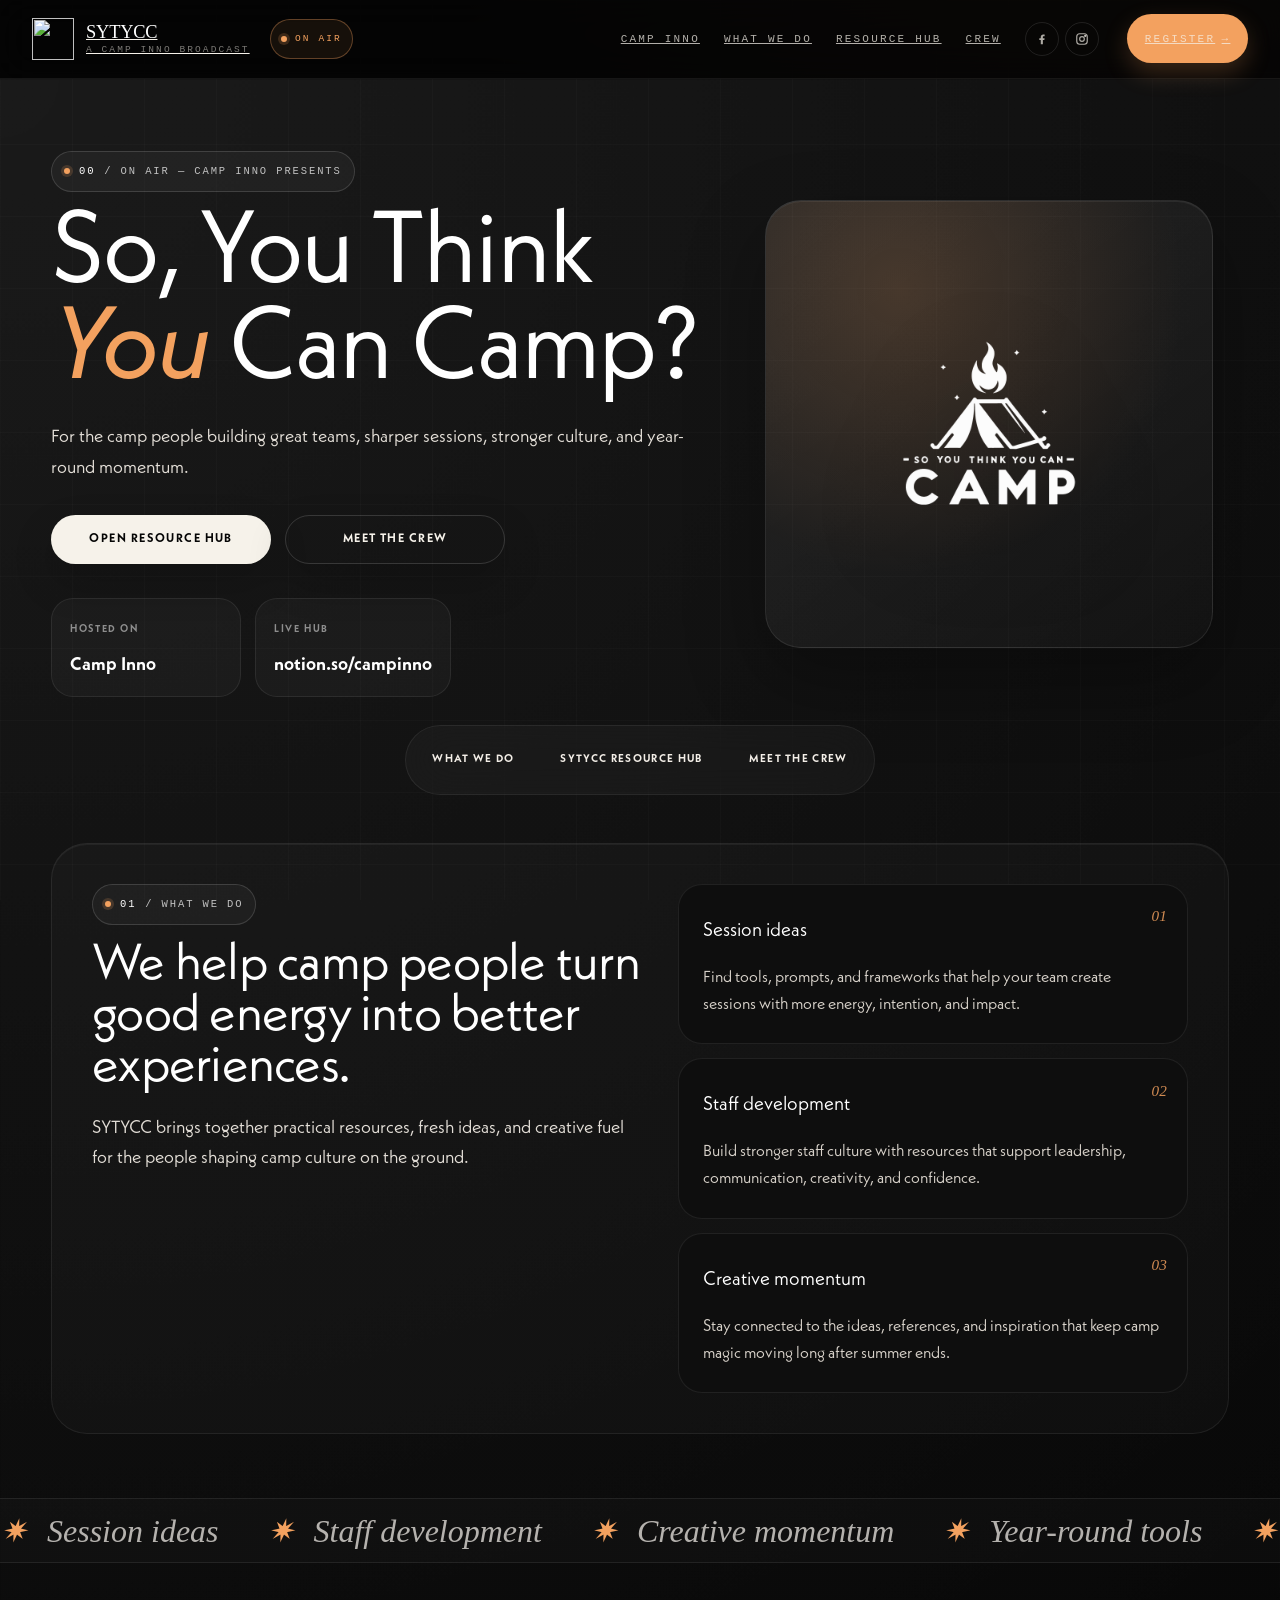
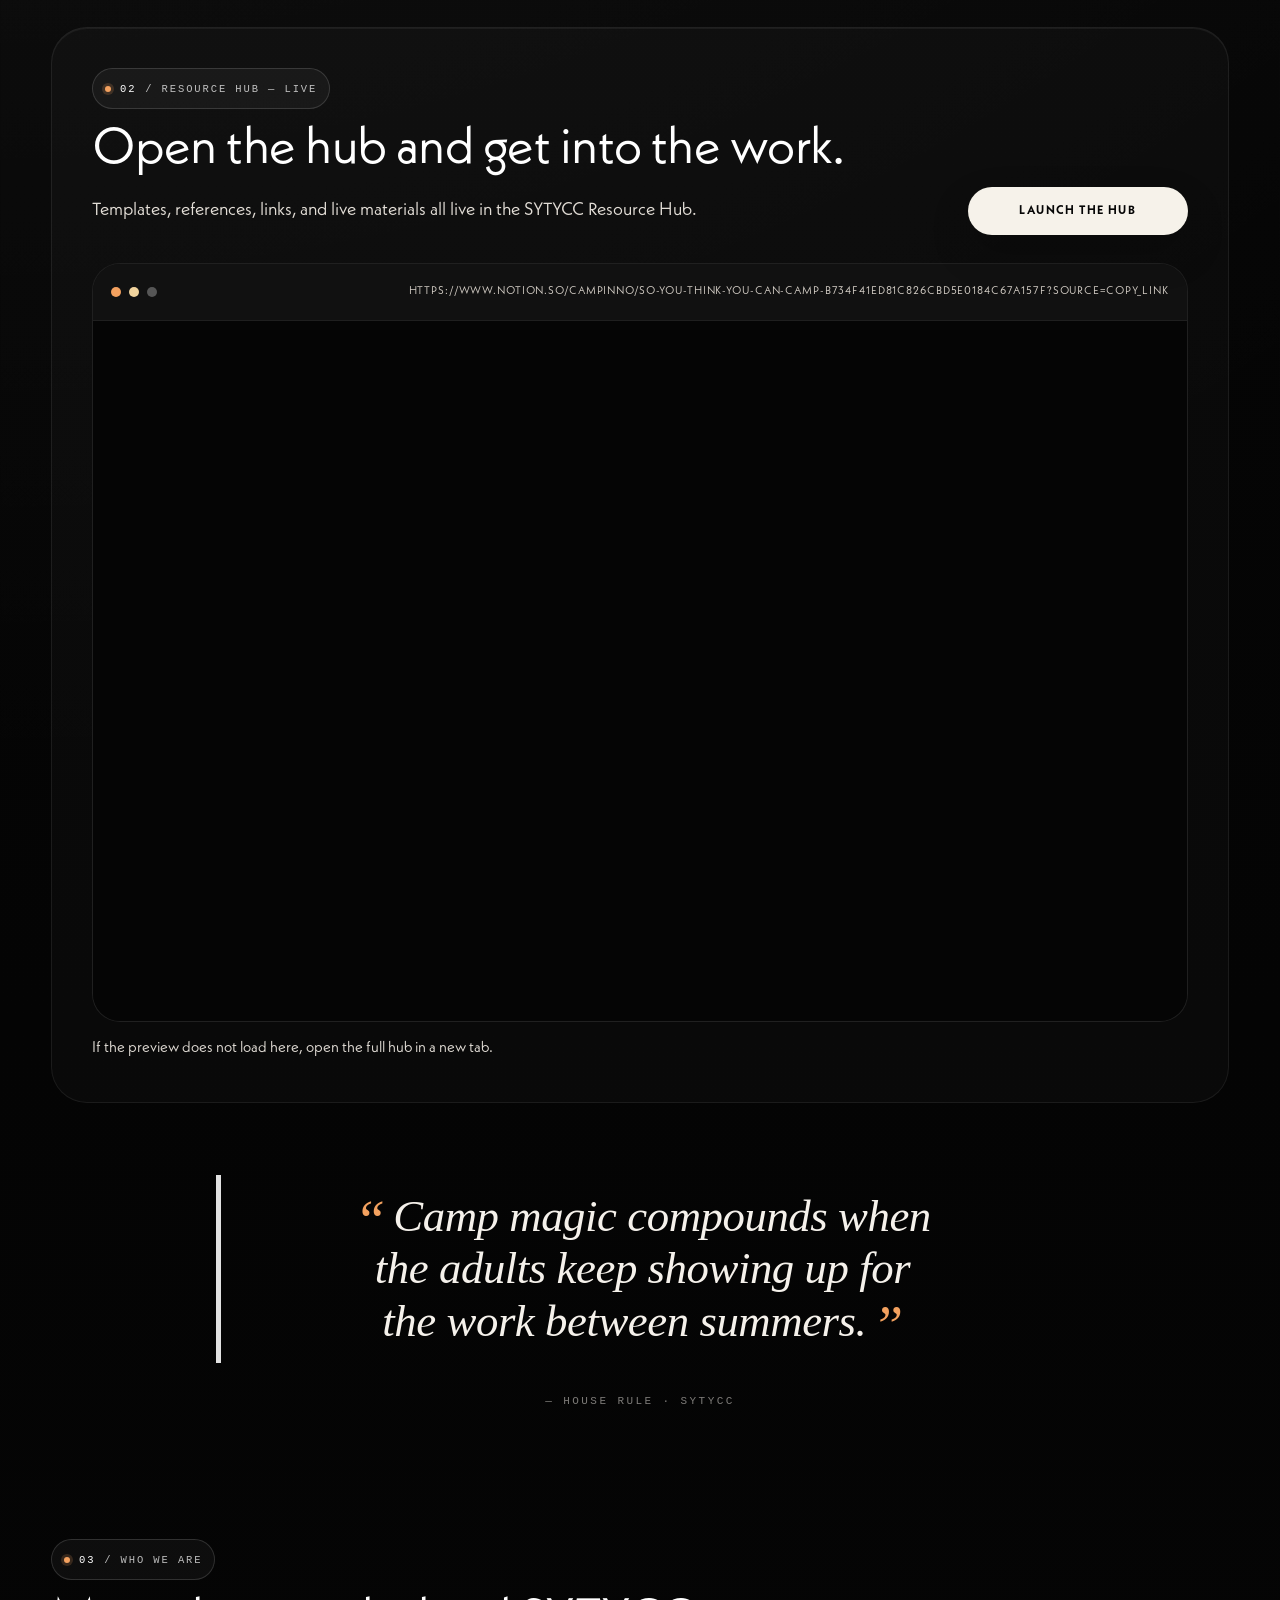
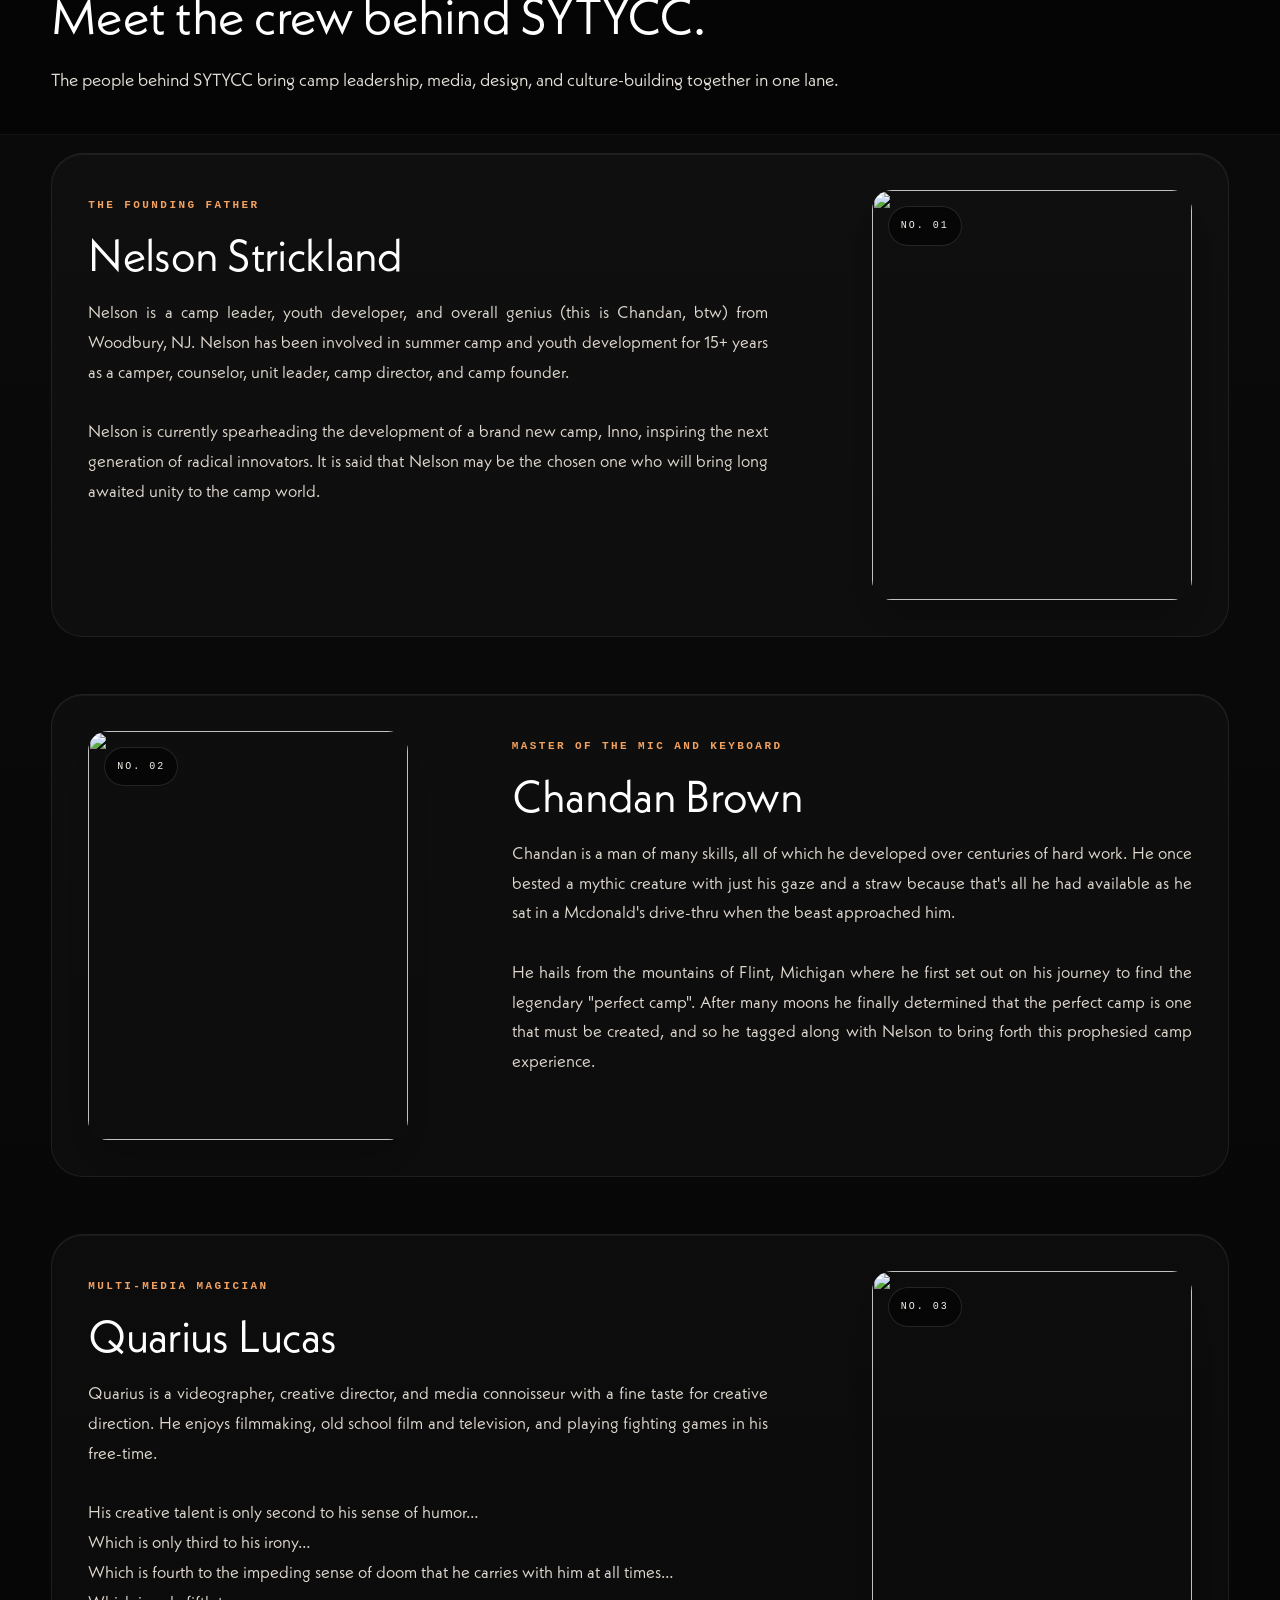
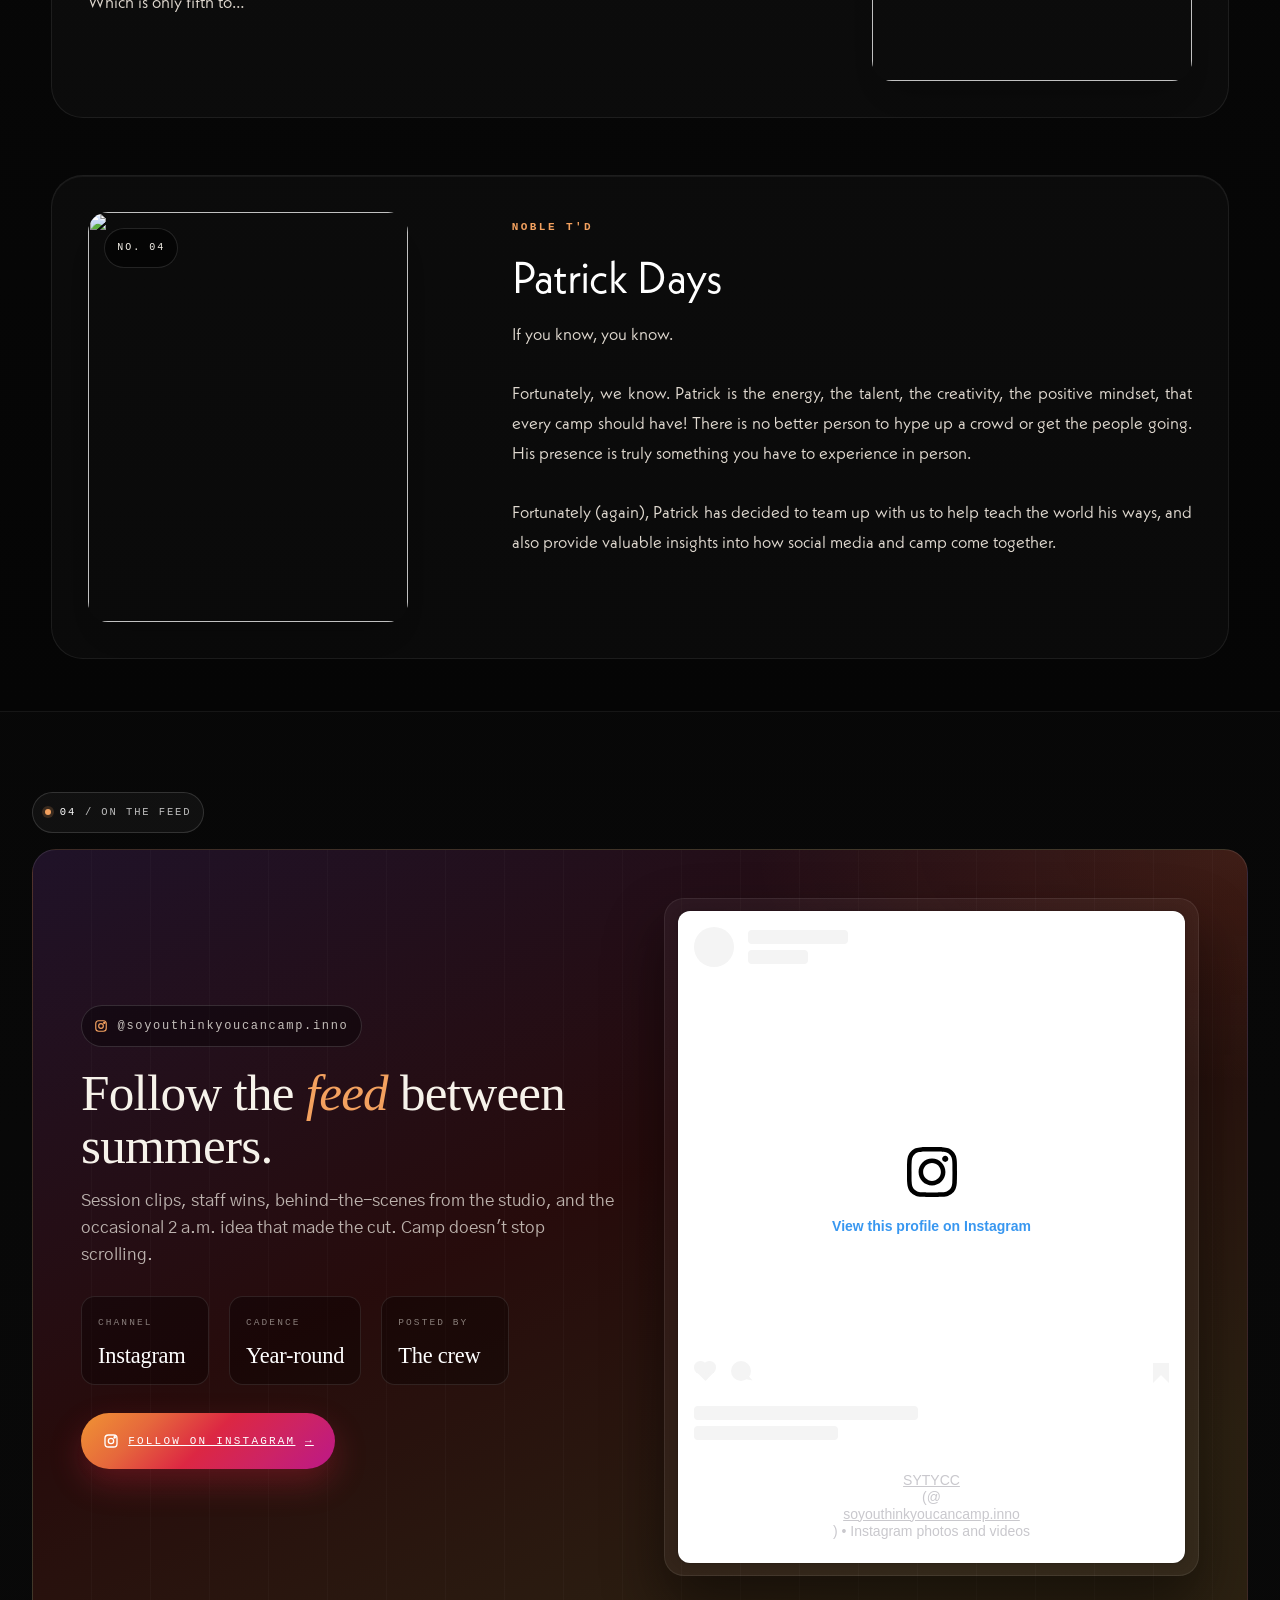
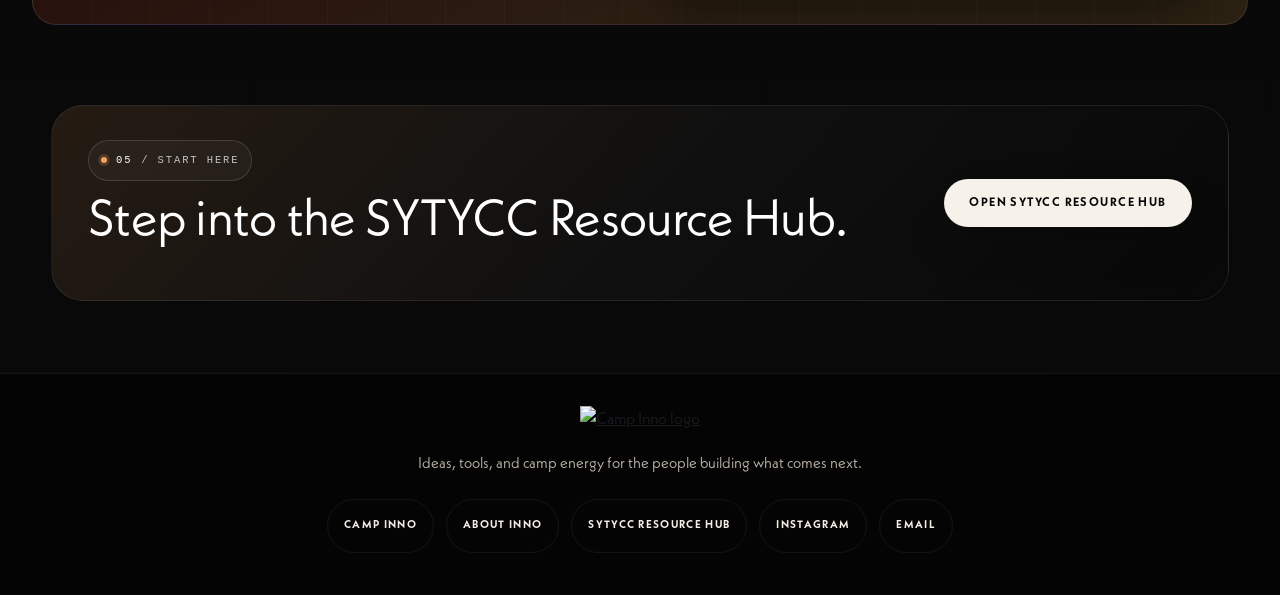
==== commit 23424269: "Embedded" ====
--- a/docs/index.html
+++ b/docs/index.html
@@ -787,7 +787,7 @@
       <nav class="sytycc-nav-links" aria-label="Primary">
         <a href="inno.html">Camp Inno</a>
         <a href="#overview">What we do</a>
-        <a href="https://www.notion.so/campinno/So-You-Think-You-Can-Camp-1684f41ed81c8072922de8d92fbee02f" target="_blank" rel="noopener noreferrer">Resource Hub</a>
+        <a href="https://www.notion.so/campinno/So-You-Think-You-Can-Camp-b734f41ed81c826cbd5e0184c67a157f?source=copy_link" target="_blank" rel="noopener noreferrer">Resource Hub</a>
         <a href="#team">Crew</a>
         <span class="sytycc-nav-social">
           <a href="https://www.facebook.com/people/Camp-Inno/61555396717012/" target="_blank" rel="noopener noreferrer" aria-label="Facebook">
@@ -827,7 +827,7 @@
           <h1 class="sytycc-display">So, You Think <em>You</em> Can Camp?</h1>
           <p class="sytycc-lead">For the camp people building great teams, sharper sessions, stronger culture, and year-round momentum.</p>
           <div class="sytycc-hero-actions">
-            <a href="https://www.notion.so/campinno/So-You-Think-You-Can-Camp-1684f41ed81c8072922de8d92fbee02f" target="_blank" rel="noopener noreferrer" class="sytycc-button w-button">Open Resource Hub</a>
+            <a href="https://www.notion.so/campinno/So-You-Think-You-Can-Camp-b734f41ed81c826cbd5e0184c67a157f?source=copy_link" target="_blank" rel="noopener noreferrer" class="sytycc-button w-button">Open Resource Hub</a>
             <a href="#team" class="sytycc-button sytycc-button-secondary w-button">Meet the Crew</a>
           </div>
           <div class="sytycc-inline-meta">
@@ -892,7 +892,7 @@
           <h2 class="sytycc-section-title">Open the hub and get into the work.</h2>
           <p class="sytycc-section-copy">Templates, references, links, and live materials all live in the SYTYCC Resource Hub.</p>
         </div>
-        <a href="https://www.notion.so/campinno/So-You-Think-You-Can-Camp-1684f41ed81c8072922de8d92fbee02f" target="_blank" rel="noopener noreferrer" class="sytycc-button w-button">Launch the Hub</a>
+        <a href="https://www.notion.so/campinno/So-You-Think-You-Can-Camp-b734f41ed81c826cbd5e0184c67a157f?source=copy_link" target="_blank" rel="noopener noreferrer" class="sytycc-button w-button">Launch the Hub</a>
       </div>
       <div class="resource-hub-frame">
         <div class="resource-hub-browserbar">
@@ -901,9 +901,9 @@
             <span></span>
             <span></span>
           </div>
-          <div class="resource-hub-url">https://www.notion.so/campinno/So-You-Think-You-Can-Camp-1684f41ed81c8072922de8d92fbee02f</div>
+          <div class="resource-hub-url">https://www.notion.so/campinno/So-You-Think-You-Can-Camp-b734f41ed81c826cbd5e0184c67a157f?source=copy_link</div>
         </div>
-        <iframe class="resource-hub-embed" src="https://www.notion.so/campinno/So-You-Think-You-Can-Camp-1684f41ed81c8072922de8d92fbee02f" title="SYTYCC Resource Hub" loading="lazy" allowfullscreen></iframe>
+        <iframe class="resource-hub-embed" src="https://www.soyouthinkyoucancamp.com/ebd//b734f41ed81c826cbd5e0184c67a157f" title="SYTYCC Resource Hub" loading="lazy" allowfullscreen></iframe>
       </div>
       <p class="resource-hub-note">If the preview does not load here, open the full hub in a new tab.</p>
     </section>
@@ -989,7 +989,7 @@
         <div class="sytycc-marker"><b>05</b> / Start here</div>
         <h2 class="sytycc-section-title">Step into the SYTYCC Resource Hub.</h2>
       </div>
-      <a href="https://www.notion.so/campinno/So-You-Think-You-Can-Camp-1684f41ed81c8072922de8d92fbee02f" target="_blank" rel="noopener noreferrer" class="sytycc-button w-button">Open SYTYCC Resource Hub</a>
+      <a href="https://www.notion.so/campinno/So-You-Think-You-Can-Camp-b734f41ed81c826cbd5e0184c67a157f?source=copy_link" target="_blank" rel="noopener noreferrer" class="sytycc-button w-button">Open SYTYCC Resource Hub</a>
     </section>
   </main>
 
@@ -1000,7 +1000,7 @@
       <div class="sytycc-footer-links">
         <a href="inno.html" class="sytycc-footer-link">Camp Inno</a>
         <a href="team.html" class="sytycc-footer-link">About Inno</a>
-        <a href="https://www.notion.so/campinno/So-You-Think-You-Can-Camp-1684f41ed81c8072922de8d92fbee02f" target="_blank" rel="noopener noreferrer" class="sytycc-footer-link">SYTYCC Resource Hub</a>
+        <a href="https://www.notion.so/campinno/So-You-Think-You-Can-Camp-b734f41ed81c826cbd5e0184c67a157f?source=copy_link" target="_blank" rel="noopener noreferrer" class="sytycc-footer-link">SYTYCC Resource Hub</a>
         <a href="https://www.instagram.com/soyouthinkyoucancamp.inno/" target="_blank" rel="noopener noreferrer" class="sytycc-footer-link">Instagram</a>
         <a href="mailto:info@campinno.com" class="sytycc-footer-link">Email</a>
       </div>
